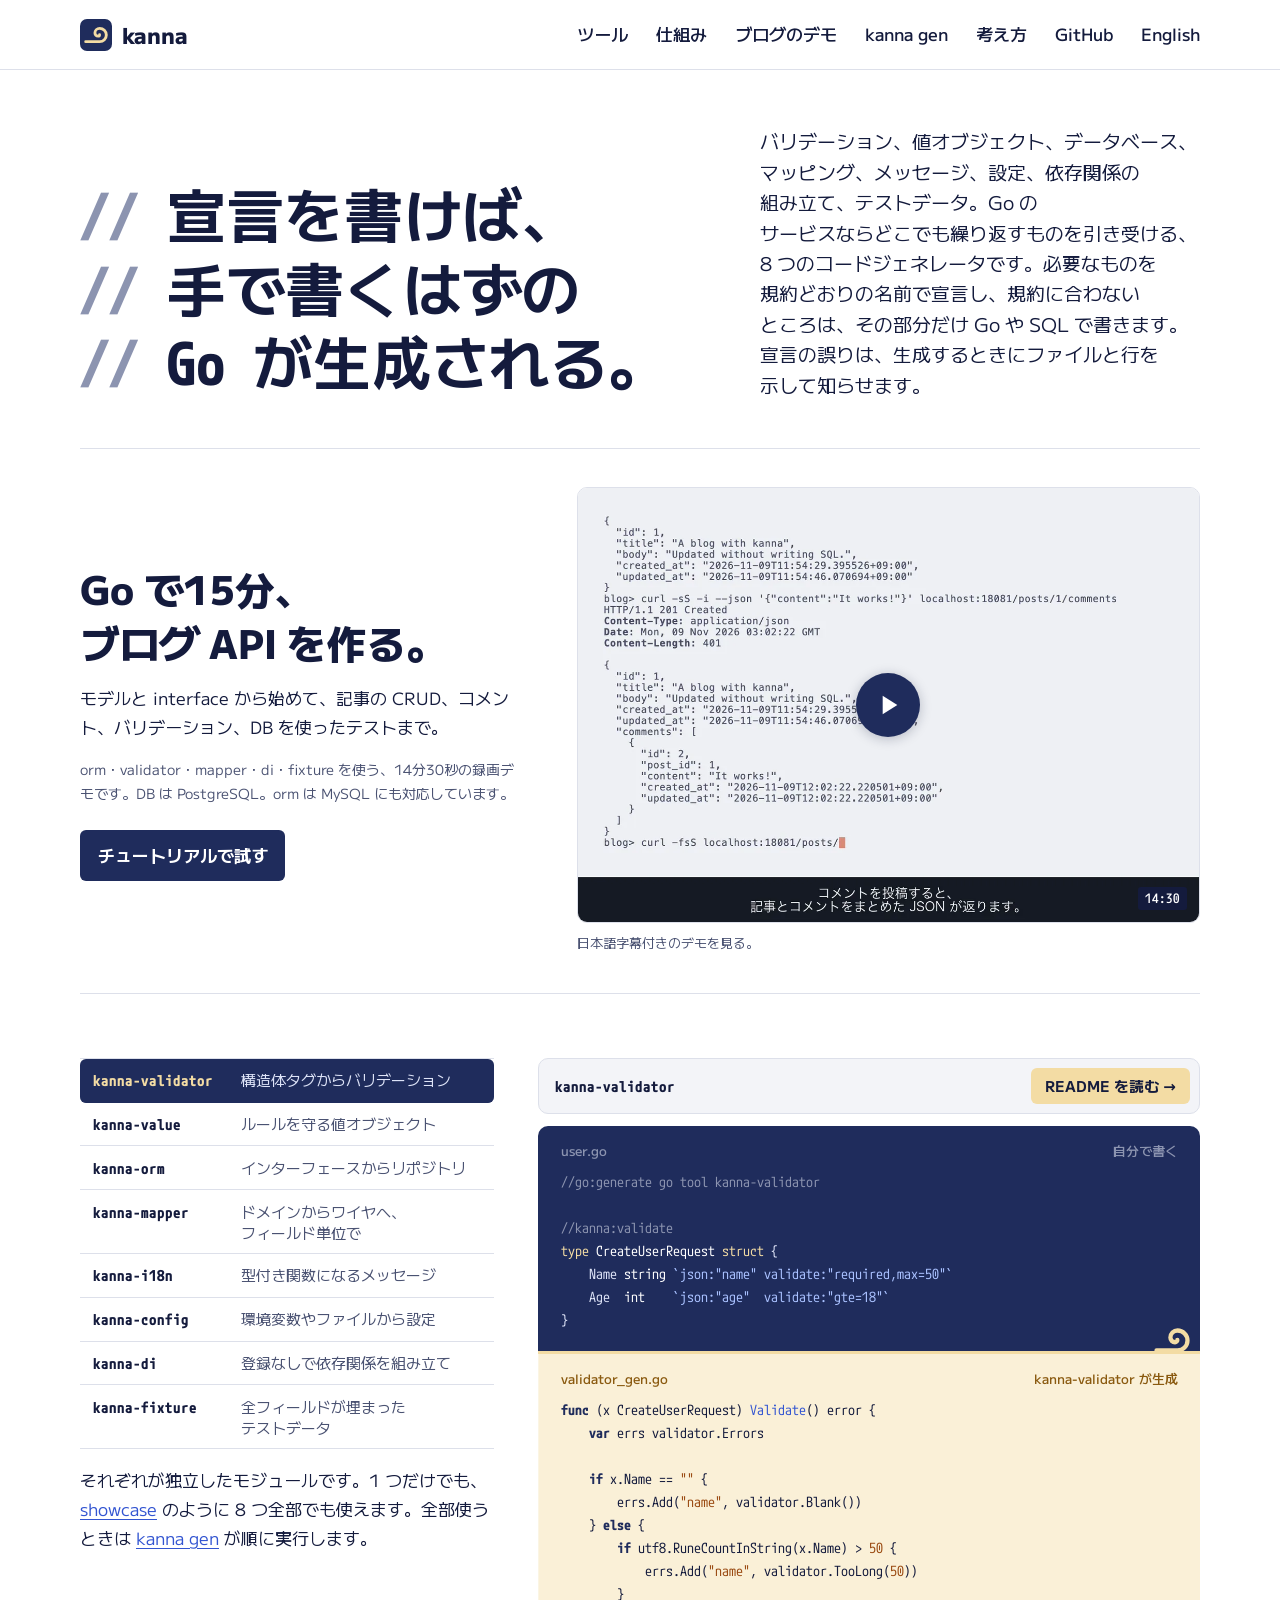
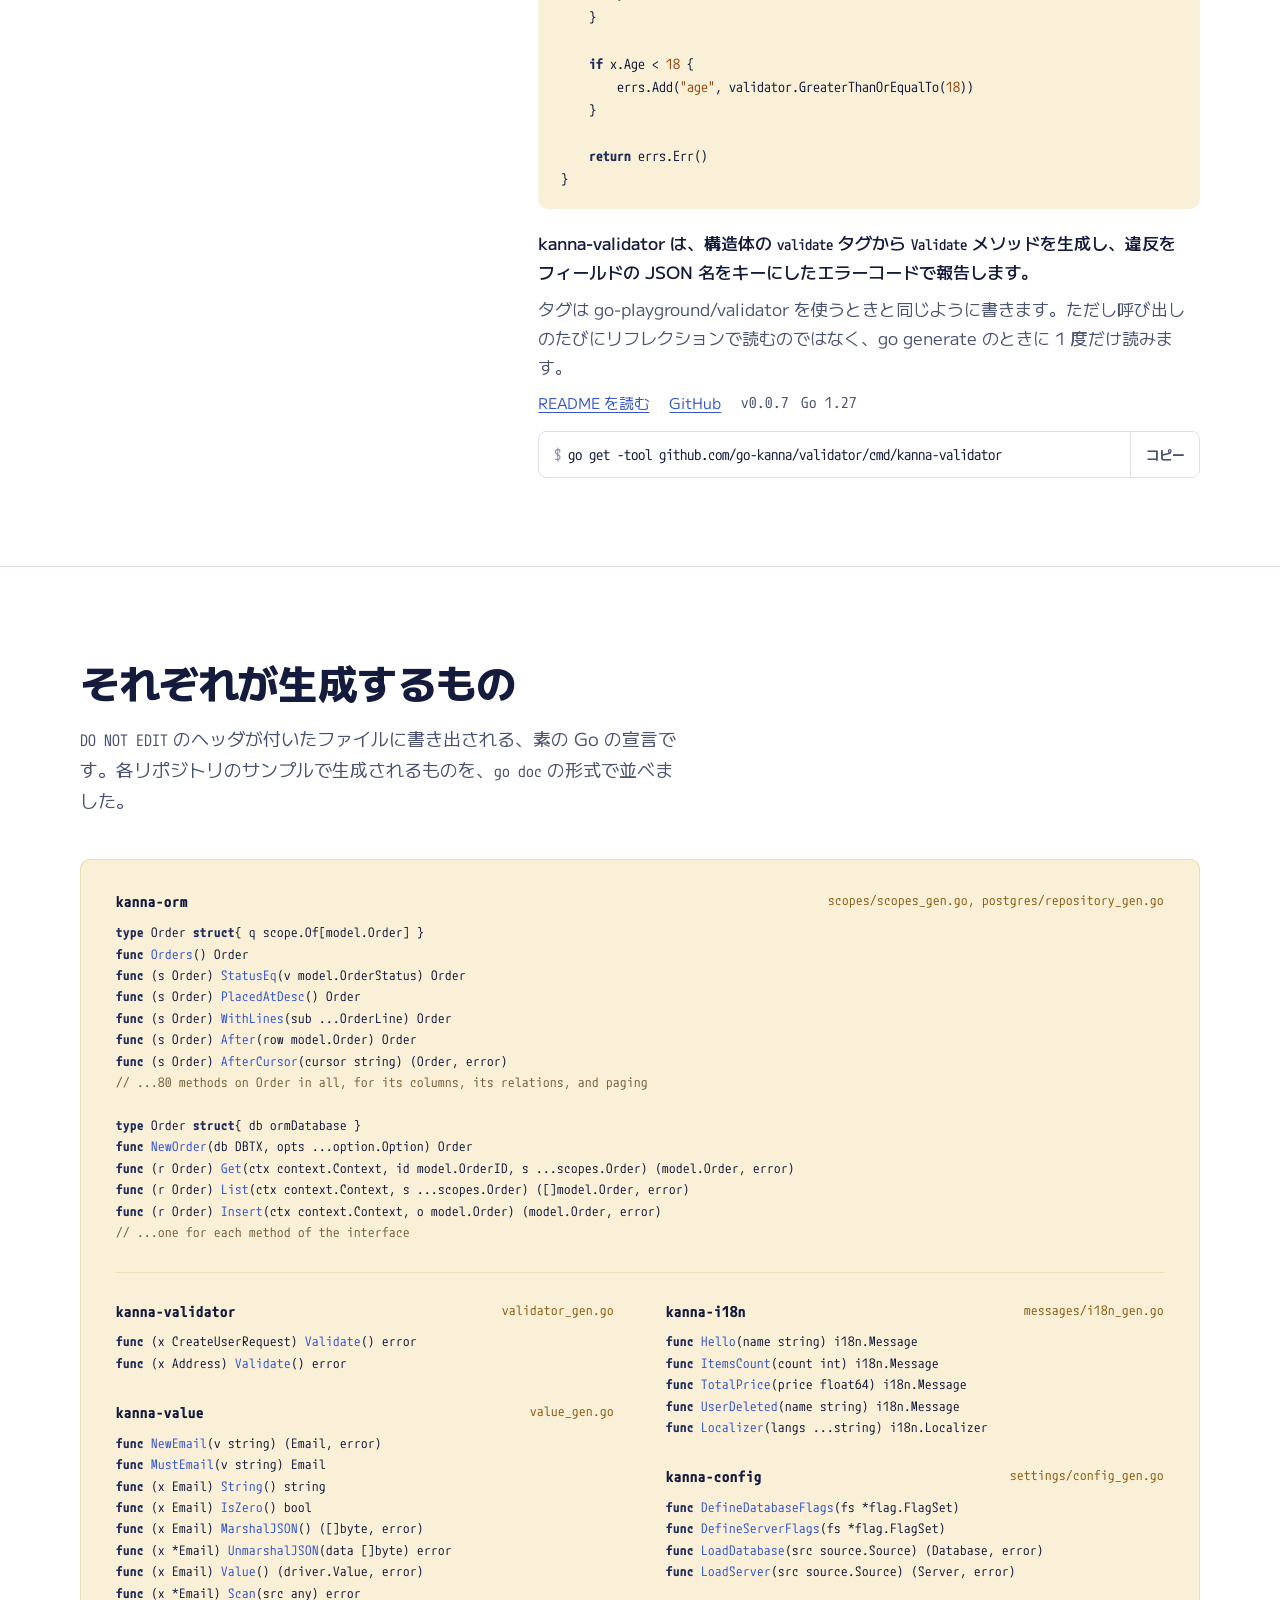
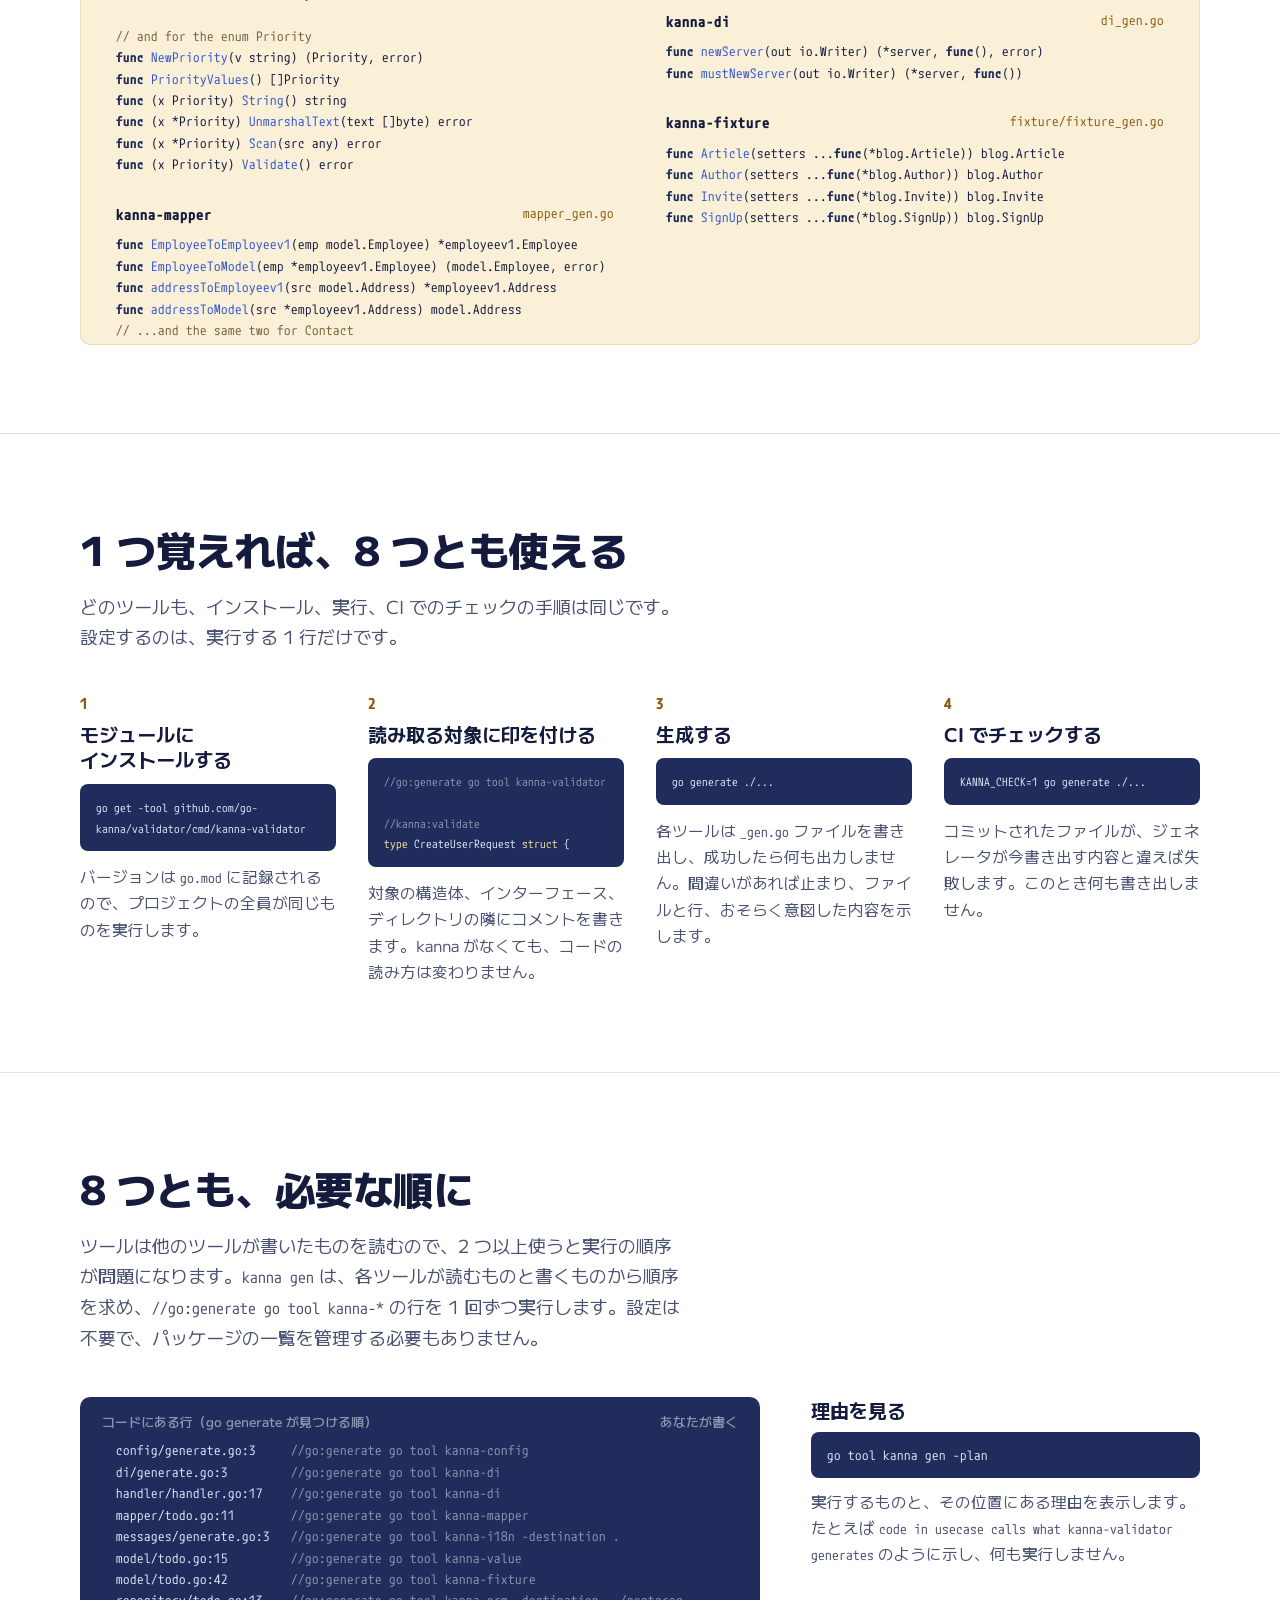
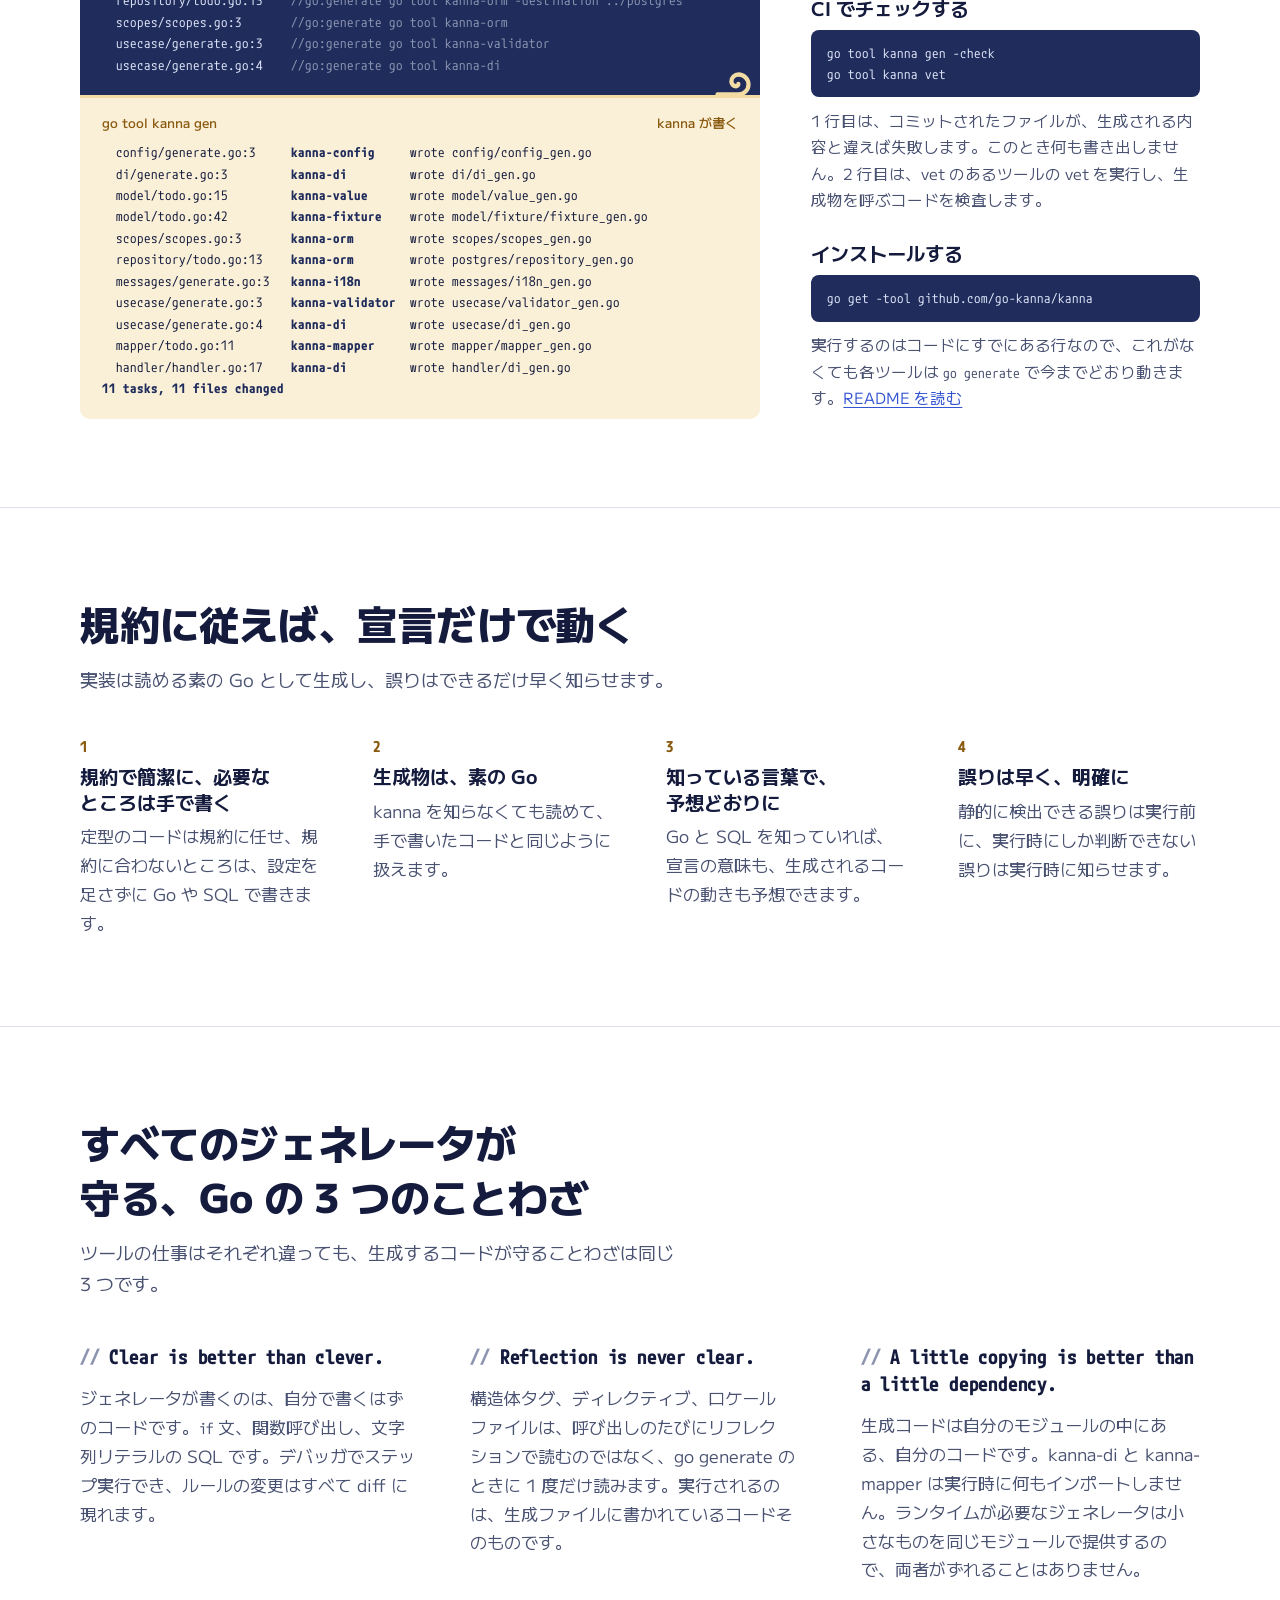
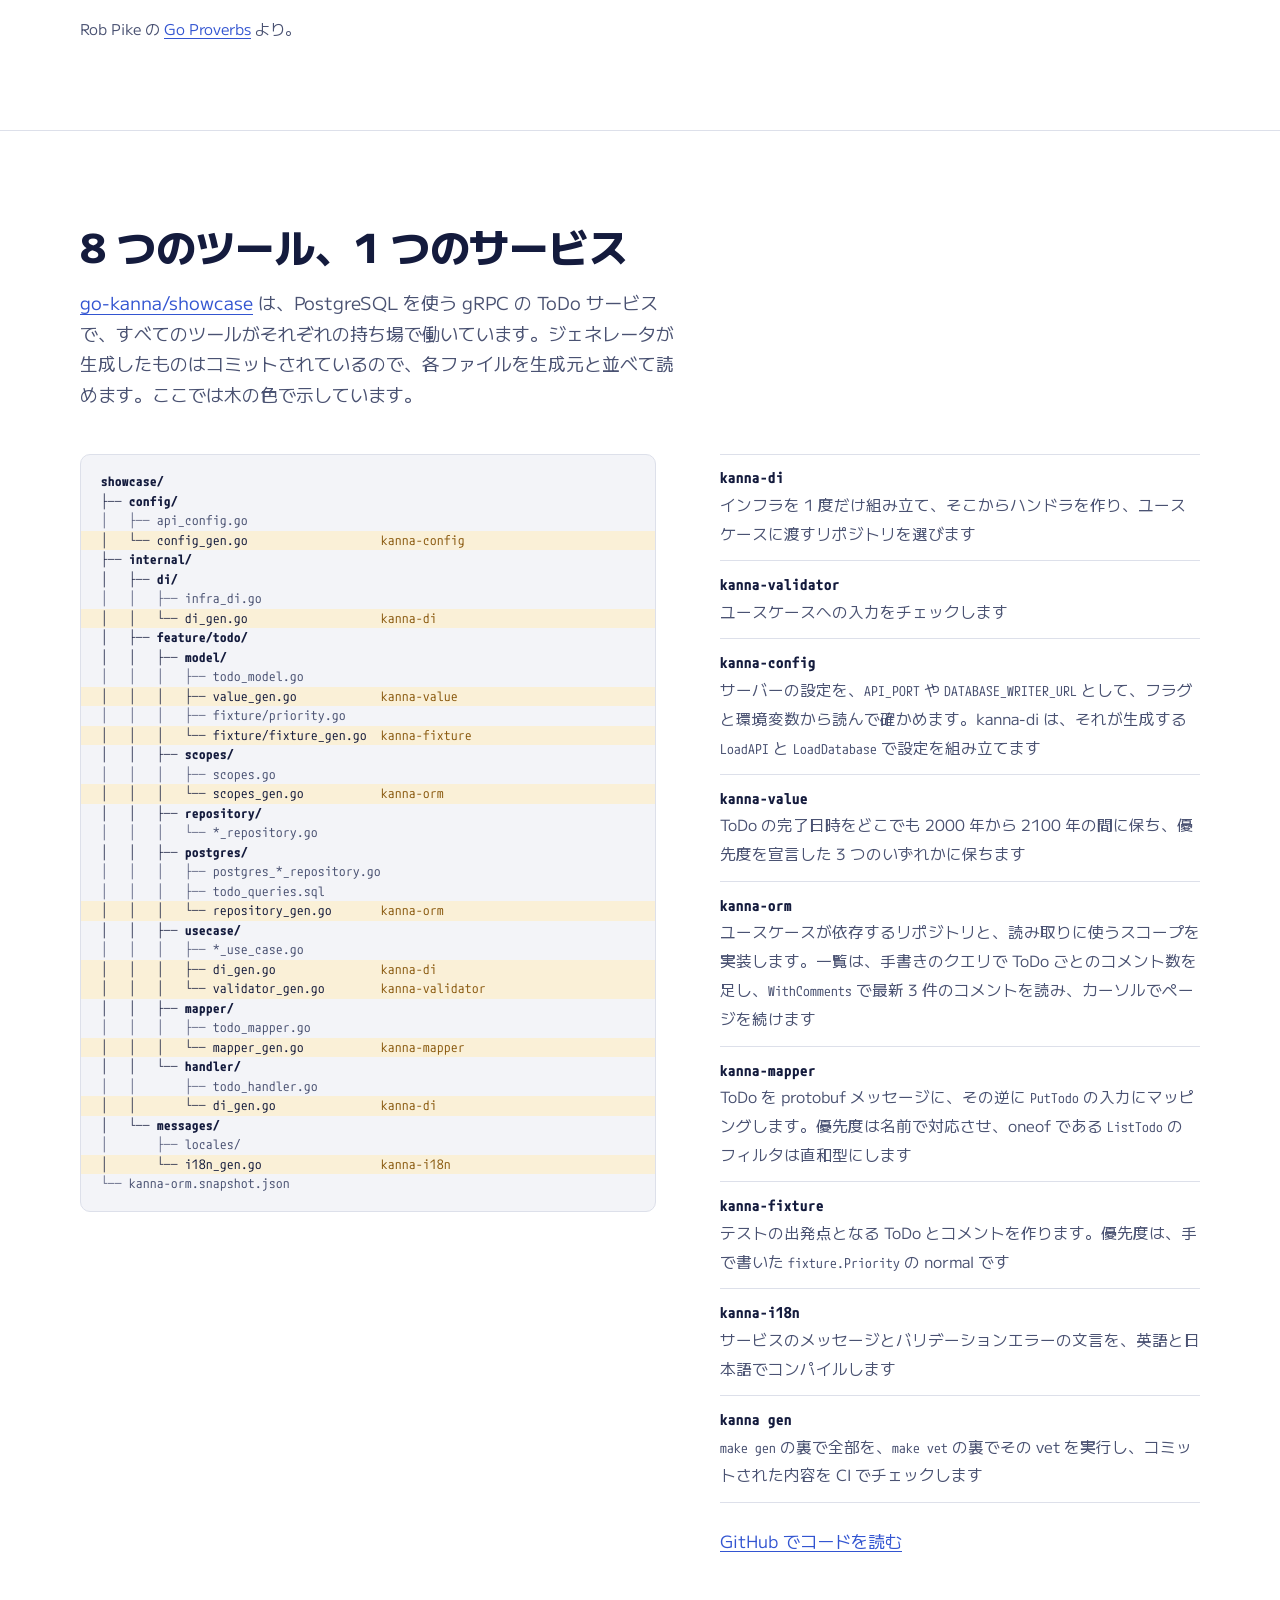
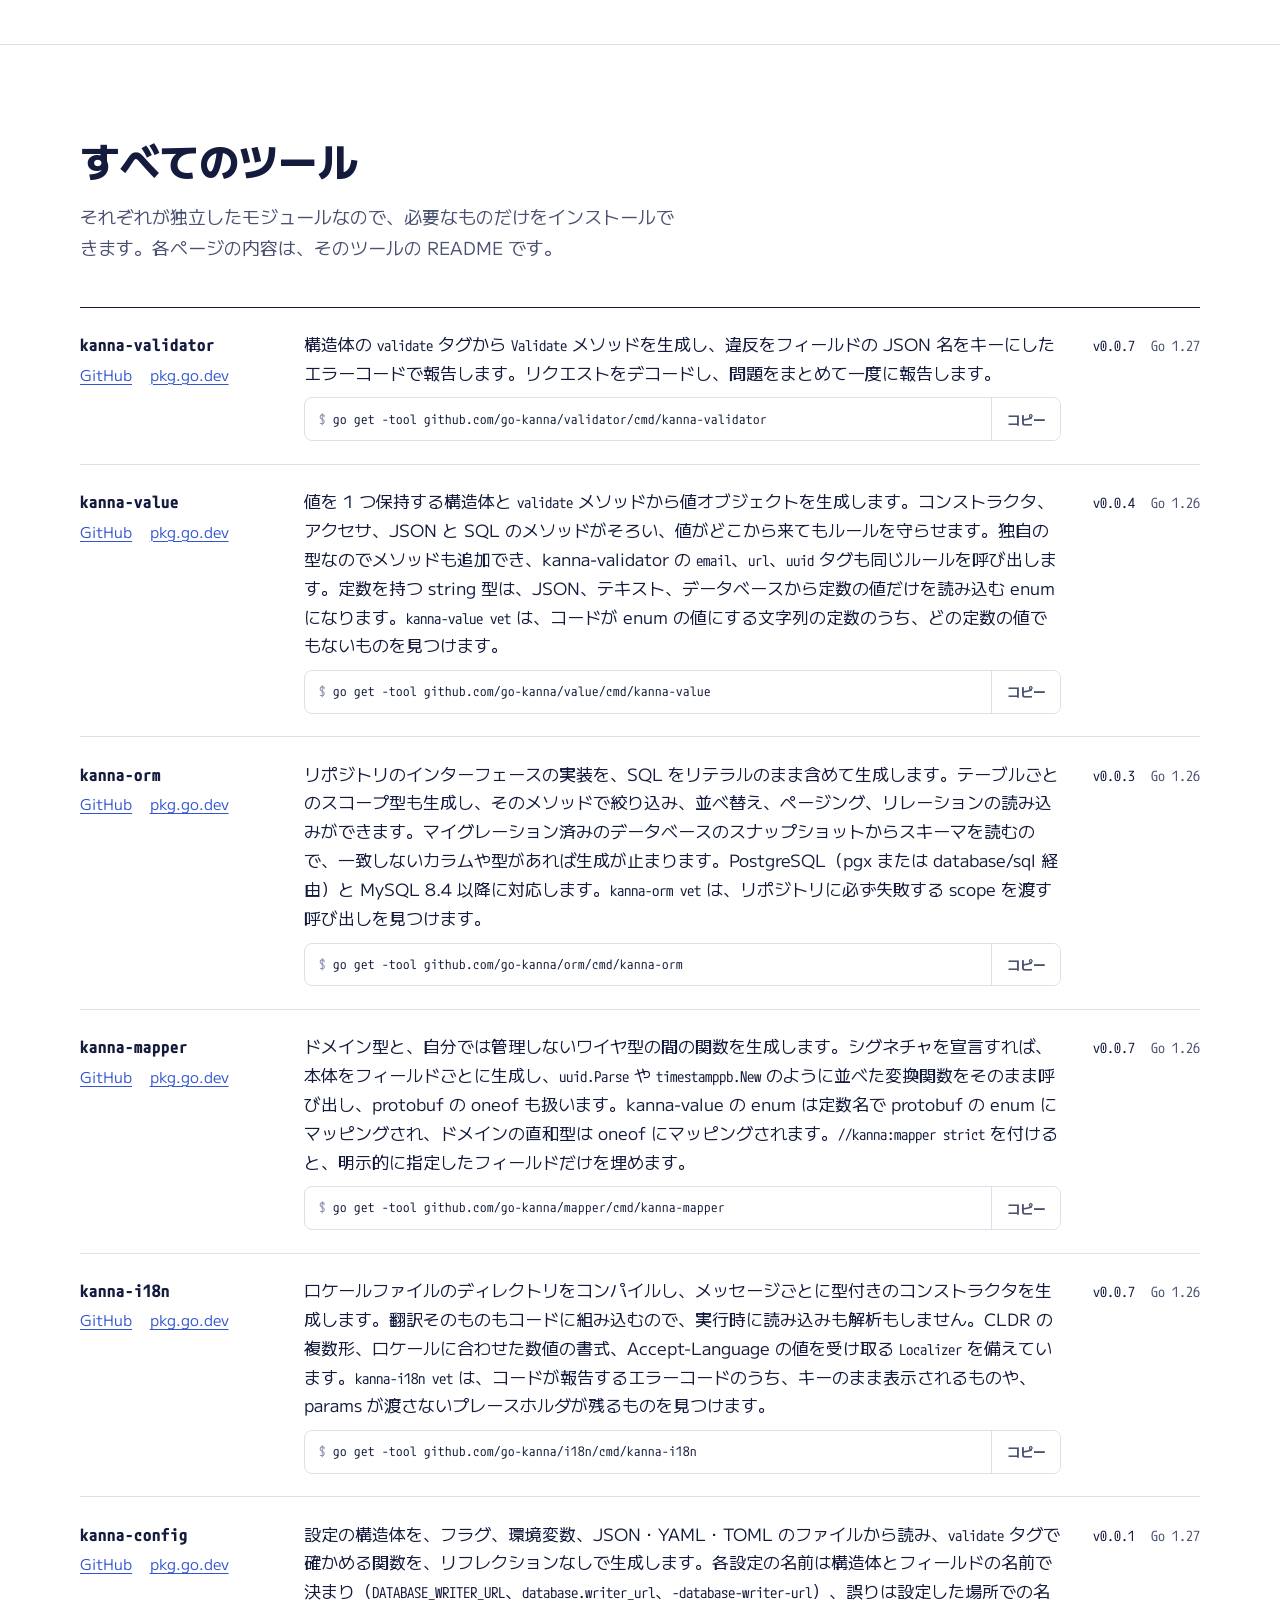
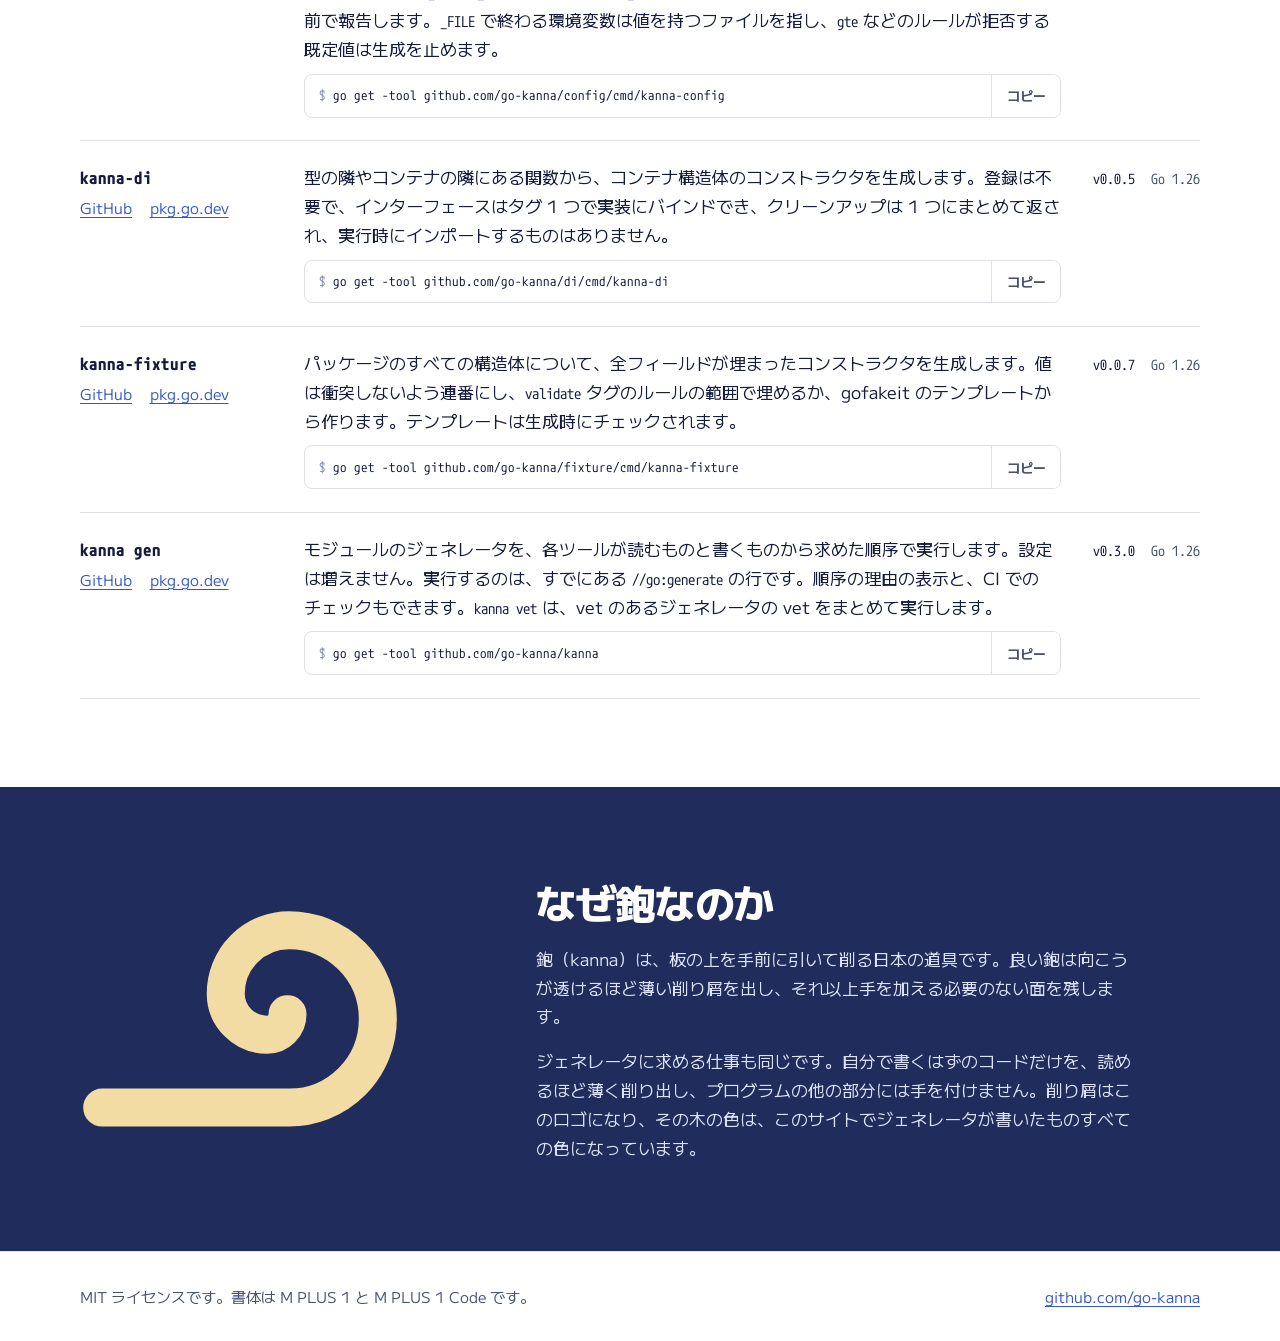
==== ja/index.html @ 0cc535b2 "docs(site): name the mapper example's functions as kanna-mapper names its helpers" ====
<!doctype html>
<html lang="ja">
<head>
<meta charset="utf-8">
<meta name="viewport" content="width=device-width, initial-scale=1, viewport-fit=cover">
<title>kanna — 手で書くのと同じ Go を生成するコードジェネレータ</title>
<meta name="description" content="kanna は 8 つの Go コードジェネレータのファミリーです。バリデーション、値オブジェクト、データベース、マッピング、メッセージ、設定、依存関係の組み立て、テストデータ。宣言を書けば、本来手で書くはずの素の Go を生成します。">
<meta property="og:title" content="kanna: 宣言を書けば、手で書くはずの Go が生成される。">
<meta property="og:description" content="必要なものを宣言すれば、手で書くはずの素の Go を生成する 8 つのコードジェネレータ。リフレクションはなく、レビューから隠れるものもありません。">
<meta property="og:image" content="https://go-kanna.github.io/assets/logo/avatar-kon.png">
<meta property="og:type" content="website">
<meta property="og:locale" content="ja_JP">
<link rel="alternate" hreflang="en" href="https://go-kanna.github.io/">
<link rel="alternate" hreflang="ja" href="https://go-kanna.github.io/ja/">
<link rel="alternate" hreflang="x-default" href="https://go-kanna.github.io/">
<meta name="theme-color" content="#1F2C5C">
<link rel="icon" type="image/svg+xml" href="data:image/svg+xml,%3Csvg xmlns='http://www.w3.org/2000/svg' viewBox='0 0 256 256'%3E%3Crect width='256' height='256' rx='56' fill='%231F2C5C'/%3E%3Cpath transform='translate(16.91 4.57) scale(0.9495)' d='M30 186H148A56 56 0 0 0 204 130A56 56 0 0 0 148 74A40 40 0 0 0 108 114A26 26 0 0 0 134 140A13 13 0 0 0 147 127' fill='none' stroke='%23F3DCA4' stroke-width='24' stroke-linecap='round' stroke-linejoin='round'/%3E%3C/svg%3E">
<link rel="preload" href="../assets/fonts/MPLUS1.woff2" as="font" type="font/woff2" crossorigin>
<link rel="preload" href="../assets/fonts/MPLUS1Code.woff2" as="font" type="font/woff2" crossorigin>
<link rel="stylesheet" href="../assets/site.css">
</head>
<body>
<header class="bar">
  <div class="wrap">
    <a class="brand" href="./" aria-label="kanna ホーム">
      <svg viewBox="0 0 256 256" aria-hidden="true"><rect width="256" height="256" rx="56" fill="#1F2C5C"/><path transform="translate(16.91 4.57) scale(0.9495)" d="M 30 186 H 148 A 56 56 0 0 0 204 130 A 56 56 0 0 0 148 74 A 40 40 0 0 0 108 114 A 26 26 0 0 0 134 140 A 13 13 0 0 0 147 127" fill="none" stroke="#F3DCA4" stroke-width="24" stroke-linecap="round" stroke-linejoin="round"/></svg>
      <span>kanna</span>
    </a>
    <nav aria-label="サイト">
      <a href="#tools">ツール</a>
      <a class="wide" href="#how">仕組み</a>
      <a class="wide" href="#demo">ブログのデモ</a>
      <a class="wide" href="#gen">kanna gen</a>
      <a class="widest" href="#principles">考え方</a>
      <a href="https://github.com/go-kanna">GitHub</a>
      <a href="../" hreflang="en" lang="en">English</a>
    </nav>
  </div>
</header>

<main>
  <section class="hero" aria-labelledby="hero-title">
    <div class="wrap">
      <div class="headline">
        <h1 id="hero-title">宣言を書けば、<br>手で書くはずの<br>Go が生成される。</h1>
        <p class="lede">バリデーション、値オブジェクト、データベース、マッピング、メッセージ、設定、依存関係の組み立て、テストデータ。Go のサービスならどこでも繰り返すものを引き受ける、8 つのコードジェネレータです。必要なものを規約どおりの名前で宣言し、規約に合わないところは、その部分だけ Go や SQL で書きます。宣言の誤りは、生成するときにファイルと行を示して知らせます。</p>
      </div>

      <section class="blog-demo" id="demo" aria-labelledby="demo-title">
        <div class="demo-copy">
          <h2 id="demo-title">Go で15分、<br>ブログ API を作る。</h2>
          <p>モデルと interface から始めて、記事の CRUD、コメント、バリデーション、DB を使ったテストまで。</p>
          <p class="demo-meta">orm・validator・mapper・di・fixture を使う、14分30秒の録画デモです。DB は PostgreSQL。orm は MySQL にも対応しています。</p>
          <a class="demo-link" href="https://github.com/go-kanna/showcase/blob/main/tutorial/README.ja.md">チュートリアルで試す</a>
        </div>
        <figure class="demo-preview">
          <a class="demo-watch" href="https://www.youtube.com/watch?v=Q45tS3t3qAg" data-video="Q45tS3t3qAg" aria-label="日本語字幕付きのブログ API デモを再生、14分30秒">
            <img src="../assets/demo/blog-ja.webp" width="1200" height="837" alt="動作中のブログ API が HTTP 201 と、記事にコメントを含めた JSON を返している画面。">
            <span class="demo-play" aria-hidden="true"><svg viewBox="0 0 24 24"><path d="M8 5v14l11-7z" fill="currentColor"/></svg></span>
            <span class="demo-duration" aria-hidden="true">14:30</span>
          </a>
          <figcaption>日本語字幕付きのデモを見る。</figcaption>
        </figure>
      </section>

      <div class="workbench">
        <div class="side">
          <div class="picker" role="tablist" aria-label="ツール" aria-orientation="vertical">
            <a href="#validator-panel" id="validator-tab" role="tab" aria-controls="validator-panel" aria-selected="true"><b>kanna-validator</b><span>構造体タグからバリデーション</span></a>
            <a href="#value-panel" id="value-tab" role="tab" aria-controls="value-panel" aria-selected="false"><b>kanna-value</b><span>ルールを守る値オブジェクト</span></a>
            <a href="#orm-panel" id="orm-tab" role="tab" aria-controls="orm-panel" aria-selected="false"><b>kanna-orm</b><span>インターフェースからリポジトリ</span></a>
            <a href="#mapper-panel" id="mapper-tab" role="tab" aria-controls="mapper-panel" aria-selected="false"><b>kanna-mapper</b><span>ドメインからワイヤへ、フィールド単位で</span></a>
            <a href="#i18n-panel" id="i18n-tab" role="tab" aria-controls="i18n-panel" aria-selected="false"><b>kanna-i18n</b><span>型付き関数になるメッセージ</span></a>
            <a href="#config-panel" id="config-tab" role="tab" aria-controls="config-panel" aria-selected="false"><b>kanna-config</b><span>環境変数やファイルから設定</span></a>
            <a href="#di-panel" id="di-tab" role="tab" aria-controls="di-panel" aria-selected="false"><b>kanna-di</b><span>登録なしで依存関係を組み立て</span></a>
            <a href="#fixture-panel" id="fixture-tab" role="tab" aria-controls="fixture-panel" aria-selected="false"><b>kanna-fixture</b><span>全フィールドが埋まったテストデータ</span></a>
          </div>
          <p class="aside">それぞれが独立したモジュールです。1 つだけでも、<a href="#showcase">showcase</a> のように 8 つ全部でも使えます。全部使うときは <a href="#gen">kanna gen</a> が順に実行します。</p>
        </div>

        <div class="panels">
          <div class="panel" id="validator-panel" role="tabpanel" aria-labelledby="validator-tab">
            <a class="read" href="validator/"><b>kanna-validator</b><span>README を読む</span></a>
            <figure class="bench" aria-label="kanna-validator 用に印を付けた構造体と、生成される Validate メソッド">
              <div class="pane mine">
                <p class="file"><span>user.go</span><span>自分で書く</span></p>
<pre><code><span class="c">//go:generate go tool kanna-validator</span>

<span class="c">//kanna:validate</span>
<span class="k">type</span> <span class="t">CreateUserRequest</span> <span class="k">struct</span> {
	Name <span class="t">string</span> <span class="s">`json:"name" validate:"required,max=50"`</span>
	Age  <span class="t">int</span>    <span class="s">`json:"age"  validate:"gte=18"`</span>
}</code></pre>
              </div>
              <div class="seam"><svg class="curl" viewBox="16 60 202 140" aria-hidden="true"><path d="M 30 186 H 148 A 56 56 0 0 0 204 130 A 56 56 0 0 0 148 74 A 40 40 0 0 0 108 114 A 26 26 0 0 0 134 140 A 13 13 0 0 0 147 127" fill="none" stroke="#F3DCA4" stroke-width="24" stroke-linecap="round" stroke-linejoin="round"/></svg></div>
              <div class="pane gen">
                <p class="file"><span>validator_gen.go</span><span>kanna-validator が生成</span></p>
<pre><code><span class="k">func</span> (x <span class="t">CreateUserRequest</span>) <span class="f">Validate</span>() <span class="t">error</span> {
	<span class="k">var</span> errs validator.<span class="t">Errors</span>

	<span class="k">if</span> x.Name == <span class="s">""</span> {
		errs.Add(<span class="s">"name"</span>, validator.Blank())
	} <span class="k">else</span> {
		<span class="k">if</span> utf8.RuneCountInString(x.Name) &gt; <span class="s">50</span> {
			errs.Add(<span class="s">"name"</span>, validator.TooLong(<span class="s">50</span>))
		}
	}

	<span class="k">if</span> x.Age &lt; <span class="s">18</span> {
		errs.Add(<span class="s">"age"</span>, validator.GreaterThanOrEqualTo(<span class="s">18</span>))
	}

	<span class="k">return</span> errs.Err()
}</code></pre>
              </div>
            </figure>
            <div class="about">
              <p class="what">kanna-validator は、構造体の <code>validate</code> タグから <code>Validate</code> メソッドを生成し、違反をフィールドの JSON 名をキーにしたエラーコードで報告します。</p>
              <p class="like">タグは go-playground/validator を使うときと同じように書きます。ただし呼び出しのたびにリフレクションで読むのではなく、go generate のときに 1 度だけ読みます。</p>
              <p class="meta"><a href="validator/">README を読む</a> <a href="https://github.com/go-kanna/validator">GitHub</a> <span class="version"><a href="https://github.com/go-kanna/validator/tags" data-tag="go-kanna/validator">v0.0.7</a><span data-go="go-kanna/validator">Go 1.27</span></span></p>
              <div class="install">
                <code id="install-hero-validator">go get -tool github.com/go-kanna/validator/cmd/kanna-validator</code>
                <button type="button" class="copy" data-copy="install-hero-validator">コピー</button>
              </div>
            </div>
          </div>

          <div class="panel" id="value-panel" role="tabpanel" aria-labelledby="value-tab">
            <a class="read" href="value/"><b>kanna-value</b><span>README を読む</span></a>
            <figure class="bench" aria-label="kanna-value 用に印を付けた構造体と、生成されるメソッドのうち 2 つ">
              <div class="pane mine">
                <p class="file"><span>model.go</span><span>自分で書く</span></p>
<pre><code><span class="c">//go:generate go tool kanna-value</span>

<span class="c">//kanna:value</span>
<span class="k">type</span> <span class="t">Email</span> <span class="k">struct</span>{ s <span class="t">string</span> }

<span class="k">func</span> (<span class="t">Email</span>) <span class="f">validate</span>(s <span class="t">string</span>) <span class="t">error</span> { <span class="k">return</span> rule.Email(s) }</code></pre>
              </div>
              <div class="seam"><svg class="curl" viewBox="16 60 202 140" aria-hidden="true"><path d="M 30 186 H 148 A 56 56 0 0 0 204 130 A 56 56 0 0 0 148 74 A 40 40 0 0 0 108 114 A 26 26 0 0 0 134 140 A 13 13 0 0 0 147 127" fill="none" stroke="#F3DCA4" stroke-width="24" stroke-linecap="round" stroke-linejoin="round"/></svg></div>
              <div class="pane gen">
                <p class="file"><span>value_gen.go</span><span>kanna-value が生成</span></p>
<pre><code><span class="k">func</span> <span class="f">NewEmail</span>(v <span class="t">string</span>) (<span class="t">Email</span>, <span class="t">error</span>) {
	<span class="k">if</span> err := (<span class="t">Email</span>{}).validate(v); err != <span class="k">nil</span> {
		<span class="k">return</span> <span class="t">Email</span>{}, err
	}
	<span class="k">return</span> <span class="t">Email</span>{s: v}, <span class="k">nil</span>
}

<span class="k">func</span> (x *<span class="t">Email</span>) <span class="f">UnmarshalJSON</span>(data []<span class="t">byte</span>) <span class="t">error</span> {
	<span class="k">if</span> <span class="t">string</span>(data) == <span class="s">"null"</span> {
		<span class="k">return</span> <span class="k">nil</span>
	}
	<span class="k">var</span> v <span class="t">string</span>
	<span class="k">if</span> err := json.Unmarshal(data, &amp;v); err != <span class="k">nil</span> {
		<span class="k">return</span> err
	}
	y, err := NewEmail(v)
	<span class="k">if</span> err != <span class="k">nil</span> {
		<span class="k">return</span> err
	}
	*x = y
	<span class="k">return</span> <span class="k">nil</span>
}

<span class="c">// MustEmail, String, IsZero, and MarshalJSON, Value, and Scan, which check too.</span></code></pre>
              </div>
            </figure>
            <div class="about">
              <p class="what">kanna-value は、値を 1 つ保持する構造体と <code>validate</code> メソッドから値オブジェクトを生成します。コンストラクタ、アクセサ、JSON と SQL のメソッドがそろい、値がどこから来てもルールを守らせます。定数を持つ string 型に <code>//kanna:enum</code> を付ければ、定数の値だけを読み込む enum になります。</p>
              <p class="like">値オブジェクトごとに書くはずのコンストラクタと 4 つのマーシャリングメソッドを、ルールを 1 箇所にまとめて生成します。各レイヤで繰り返すはずの enum の定数チェックも不要になります。</p>
              <p class="meta"><a href="value/">README を読む</a> <a href="https://github.com/go-kanna/value">GitHub</a> <span class="version"><a href="https://github.com/go-kanna/value/tags" data-tag="go-kanna/value">v0.0.4</a><span data-go="go-kanna/value">Go 1.26</span></span></p>
              <div class="install">
                <code id="install-hero-value">go get -tool github.com/go-kanna/value/cmd/kanna-value</code>
                <button type="button" class="copy" data-copy="install-hero-value">コピー</button>
              </div>
            </div>
          </div>

          <div class="panel" id="orm-panel" role="tabpanel" aria-labelledby="orm-tab">
            <a class="read" href="orm/"><b>kanna-orm</b><span>README を読む</span></a>
            <figure class="bench" aria-label="kanna-orm 用に印を付けたリポジトリのインターフェース、生成される実装とスコープのメソッド、スコープをつなげた呼び出し">
              <div class="pane mine">
                <p class="file"><span>repository/order.go</span><span>自分で書く</span></p>
<pre><code><span class="c">//go:generate go tool kanna-orm -destination ../postgres</span>

<span class="c">//kanna:repository</span>
<span class="k">type</span> <span class="t">OrderRepository</span> <span class="k">interface</span> {
	List(ctx context.<span class="t">Context</span>, s ...scopes.<span class="t">Order</span>) ([]model.<span class="t">Order</span>, <span class="t">error</span>)
	Insert(ctx context.<span class="t">Context</span>, o model.<span class="t">Order</span>) (model.<span class="t">Order</span>, <span class="t">error</span>)
}</code></pre>
              </div>
              <div class="seam"><svg class="curl" viewBox="16 60 202 140" aria-hidden="true"><path d="M 30 186 H 148 A 56 56 0 0 0 204 130 A 56 56 0 0 0 148 74 A 40 40 0 0 0 108 114 A 26 26 0 0 0 134 140 A 13 13 0 0 0 147 127" fill="none" stroke="#F3DCA4" stroke-width="24" stroke-linecap="round" stroke-linejoin="round"/></svg></div>
              <div class="pane gen">
                <p class="file"><span>postgres/repository_gen.go</span><span>kanna-orm が生成</span></p>
<pre><code><span class="k">func</span> (r <span class="t">OrderRepository</span>) <span class="f">Insert</span>(ctx context.<span class="t">Context</span>, o model.<span class="t">Order</span>) (model.<span class="t">Order</span>, <span class="t">error</span>) {
	<span class="k">const</span> q = <span class="s">`INSERT INTO orders (id, customer_id, status, placed_at, note)
VALUES ($1, $2, $3, $4, $5)
RETURNING id, customer_id, status, placed_at, note`</span>
	<span class="k">var</span> row model.<span class="t">Order</span>
	err := r.db.QueryRow(ctx, q, o.ID, o.CustomerID, o.Status, o.PlacedAt, o.Memo).
		Scan(&amp;row.ID, &amp;row.CustomerID, &amp;row.Status, &amp;row.PlacedAt, &amp;row.Memo)
	<span class="k">if</span> err != <span class="k">nil</span> {
		<span class="k">return</span> model.<span class="t">Order</span>{}, fmt.Errorf(<span class="s">"insert into orders: %w"</span>, err)
	}
	<span class="k">return</span> row, <span class="k">nil</span>
}</code></pre>
              </div>
              <div class="pane gen">
                <p class="file"><span>scopes/scopes_gen.go</span><span>kanna-orm が生成</span></p>
<pre><code><span class="c">// StatusNe narrows to the rows whose status is not v.</span>
<span class="k">func</span> (s <span class="t">Order</span>) <span class="f">StatusNe</span>(v model.<span class="t">OrderStatus</span>) <span class="t">Order</span> {
	<span class="k">return</span> <span class="t">Order</span>{ormScope(ormRuntime(s.q).Where(<span class="s">`status &lt;&gt; `</span>, v))}
}

<span class="c">// ...a method for each column and relation, and Limit, After, and Cursor.</span></code></pre>
              </div>
              <div class="pane mine">
                <p class="file"><span>handler.go</span><span>自分で呼ぶ</span></p>
<pre><code>orders, err := repo.List(ctx, scopes.Orders().
	StatusNe(model.OrderCanceled).
	PlacedAtDesc().
	Limit(<span class="s">20</span>))</code></pre>
              </div>
            </figure>
            <div class="about">
              <p class="what">kanna-orm は、リポジトリのインターフェースの実装を、SQL をリテラルのまま含めて生成します。テーブルごとのスコープ型も生成し、そのメソッドで絞り込み、並べ替え、ページング、リレーションの読み込みができます。</p>
              <p class="like">スコープは gorm のようにつなげられ、クエリは sqlc のようにスキーマと照合され、生成コードにリフレクションはありません。PostgreSQL（pgx または database/sql 経由）と MySQL 8.4 以降に対応します。</p>
              <p class="meta"><a href="orm/">README を読む</a> <a href="https://github.com/go-kanna/orm">GitHub</a> <span class="version"><a href="https://github.com/go-kanna/orm/tags" data-tag="go-kanna/orm">v0.0.3</a><span data-go="go-kanna/orm">Go 1.26</span></span></p>
              <div class="install">
                <code id="install-hero-orm">go get -tool github.com/go-kanna/orm/cmd/kanna-orm</code>
                <button type="button" class="copy" data-copy="install-hero-orm">コピー</button>
              </div>
            </div>
          </div>

          <div class="panel" id="mapper-panel" role="tabpanel" aria-labelledby="mapper-tab">
            <a class="read" href="mapper/"><b>kanna-mapper</b><span>README を読む</span></a>
            <figure class="bench" aria-label="kanna-mapper 用に宣言したマッピング関数と、生成される本体の 1 つ">
              <div class="pane mine">
                <p class="file"><span>mapper.go</span><span>自分で書く</span></p>
<pre><code><span class="c">//go:generate go tool kanna-mapper</span>

<span class="c">//kanna:mapper</span>
<span class="k">type</span> _ <span class="k">interface</span> {
	EmployeeToEmployeev1(model.<span class="t">Employee</span>) *employeev1.<span class="t">Employee</span>
	EmployeeToModel(*employeev1.<span class="t">Employee</span>) (model.<span class="t">Employee</span>, <span class="t">error</span>)
}

<span class="c">//kanna:converter</span>
<span class="k">var</span> _ = []<span class="t">any</span>{
	uuid.<span class="t">UUID</span>.String,
	uuid.Parse,
	timestamppb.New,
	(*timestamppb.<span class="t">Timestamp</span>).AsTime,
}</code></pre>
              </div>
              <div class="seam"><svg class="curl" viewBox="16 60 202 140" aria-hidden="true"><path d="M 30 186 H 148 A 56 56 0 0 0 204 130 A 56 56 0 0 0 148 74 A 40 40 0 0 0 108 114 A 26 26 0 0 0 134 140 A 13 13 0 0 0 147 127" fill="none" stroke="#F3DCA4" stroke-width="24" stroke-linecap="round" stroke-linejoin="round"/></svg></div>
              <div class="pane gen">
                <p class="file"><span>mapper_gen.go</span><span>kanna-mapper が生成</span></p>
<pre><code><span class="k">func</span> <span class="f">EmployeeToModel</span>(src *employeev1.<span class="t">Employee</span>) (model.<span class="t">Employee</span>, <span class="t">error</span>) {
	<span class="k">if</span> src == <span class="k">nil</span> {
		src = new(employeev1.<span class="t">Employee</span>)
	}
	v, err := uuid.Parse(src.GetId())
	<span class="k">if</span> err != <span class="k">nil</span> {
		<span class="k">return</span> model.<span class="t">Employee</span>{}, fmt.Errorf(<span class="s">"map model.Employee.ID: %w"</span>, err)
	}
	<span class="k">return</span> model.<span class="t">Employee</span>{
		ID:       v,
		FullName: src.GetName(),
		HiredAt:  src.GetHiredAt().AsTime(),
		Address:  addressToModel(src.GetAddress()),
	}, <span class="k">nil</span>
}

<span class="c">// EmployeeToEmployeev1, and addressToModel and addressToEmployeev1, which they call.</span></code></pre>
              </div>
            </figure>
            <div class="about">
              <p class="what">kanna-mapper は、ドメイン型と、自分では管理しないワイヤ型（protobuf などの通信用の型）の間の関数を生成します。シグネチャを宣言すれば、本体をフィールドごとに生成し、protobuf の oneof、enum、直和型も扱います。</p>
              <p class="like">宣言のしかたは goverter に近いものです。Go が自力で変換できないものは、変換する関数を <code>uuid.Parse</code> や <code>timestamppb.New</code> のまま並べます。</p>
              <p class="meta"><a href="mapper/">README を読む</a> <a href="https://github.com/go-kanna/mapper">GitHub</a> <span class="version"><a href="https://github.com/go-kanna/mapper/tags" data-tag="go-kanna/mapper">v0.0.7</a><span data-go="go-kanna/mapper">Go 1.26</span></span></p>
              <div class="install">
                <code id="install-hero-mapper">go get -tool github.com/go-kanna/mapper/cmd/kanna-mapper</code>
                <button type="button" class="copy" data-copy="install-hero-mapper">コピー</button>
              </div>
            </div>
          </div>

          <div class="panel" id="i18n-panel" role="tabpanel" aria-labelledby="i18n-tab">
            <a class="read" href="i18n/"><b>kanna-i18n</b><span>README を読む</span></a>
            <figure class="bench" aria-label="2 つのロケールファイル、そこから kanna-i18n が生成するコンストラクタ、それを使うハンドラ">
              <div class="pane mine">
                <p class="file"><span>locales/</span><span>自分で書く</span></p>
<pre><code><span class="c"># en.yaml</span>
<span class="t">hello</span>: <span class="s">"Hello, {name}!"</span>
<span class="t">items_count</span>:
  <span class="t">plural</span>:
    <span class="t">one</span>: <span class="s">"You have {count} item."</span>
    <span class="t">other</span>: <span class="s">"You have {count} items."</span>

<span class="c"># ja.yaml</span>
<span class="t">hello</span>: <span class="s">"こんにちは、{name}さん！"</span>
<span class="t">items_count</span>:
  <span class="t">plural</span>:
    <span class="t">other</span>: <span class="s">"アイテムが{count}個あります。"</span></code></pre>
              </div>
              <div class="seam"><svg class="curl" viewBox="16 60 202 140" aria-hidden="true"><path d="M 30 186 H 148 A 56 56 0 0 0 204 130 A 56 56 0 0 0 148 74 A 40 40 0 0 0 108 114 A 26 26 0 0 0 134 140 A 13 13 0 0 0 147 127" fill="none" stroke="#F3DCA4" stroke-width="24" stroke-linecap="round" stroke-linejoin="round"/></svg></div>
              <div class="pane gen">
                <p class="file"><span>messages/i18n_gen.go</span><span>kanna-i18n が生成</span></p>
<pre><code><span class="c">// Hello returns the message "hello":
//
//	Hello, {name}!</span>
<span class="k">func</span> <span class="f">Hello</span>(name <span class="t">string</span>) i18n.<span class="t">Message</span> {
	<span class="k">return</span> i18n.<span class="t">Message</span>{Key: <span class="s">"hello"</span>, Args: []i18n.<span class="t">Arg</span>{
		{Name: <span class="s">"name"</span>, Value: name},
	}}
}

<span class="c">// ItemsCount returns the message "items_count", in the form count selects:
//
//	one:   You have {count} item.
//	other: You have {count} items.</span>
<span class="k">func</span> <span class="f">ItemsCount</span>(count <span class="t">int</span>) i18n.<span class="t">Message</span> {
	<span class="k">return</span> i18n.<span class="t">Message</span>{Key: <span class="s">"items_count"</span>, Args: []i18n.<span class="t">Arg</span>{
		{Name: <span class="s">"count"</span>, Value: count},
	}}
}</code></pre>
              </div>
              <div class="pane mine">
                <p class="file"><span>handler.go</span><span>自分で呼ぶ</span></p>
<pre><code>loc := messages.Localizer(r.Header.Get(<span class="s">"Accept-Language"</span>))

<span class="c">// You have 1 item. or アイテムが1個あります。</span>
fmt.Fprintln(w, loc.Localize(messages.ItemsCount(<span class="s">1</span>)))</code></pre>
              </div>
            </figure>
            <div class="about">
              <p class="what">kanna-i18n は、ロケールファイルのディレクトリをコンパイルし、メッセージごとに型付きのコンストラクタを生成します。翻訳もコードに組み込まれます。CLDR の複数形、ロケールに合わせた数値の書式、Accept-Language の値を受け取る <code>Localizer</code> を備えています。</p>
              <p class="like">ロケールファイルは go-i18n と同様ですが、メッセージは実行時に ID で引くものではなく、コンパイラがチェックする関数です。</p>
              <p class="meta"><a href="i18n/">README を読む</a> <a href="https://github.com/go-kanna/i18n">GitHub</a> <span class="version"><a href="https://github.com/go-kanna/i18n/tags" data-tag="go-kanna/i18n">v0.0.7</a><span data-go="go-kanna/i18n">Go 1.26</span></span></p>
              <div class="install">
                <code id="install-hero-i18n">go get -tool github.com/go-kanna/i18n/cmd/kanna-i18n</code>
                <button type="button" class="copy" data-copy="install-hero-i18n">コピー</button>
              </div>
            </div>
          </div>

          <div class="panel" id="config-panel" role="tabpanel" aria-labelledby="config-tab">
            <a class="read" href="config/"><b>kanna-config</b><span>README を読む</span></a>
            <figure class="bench" aria-label="kanna-config 用に印を付けた設定の構造体、それを読むために生成される関数、それを呼ぶプログラム">
              <div class="pane mine">
                <p class="file"><span>database.go</span><span>自分で書く</span></p>
<pre><code><span class="c">//go:generate go tool kanna-config</span>

<span class="c">//kanna:config</span>
<span class="k">type</span> <span class="t">Database</span> <span class="k">struct</span> {
	WriterURL    <span class="t">string</span>        <span class="s">`validate:"required"`</span>
	PoolMaxConns <span class="t">int32</span>         <span class="s">`default:"10" validate:"gte=1"`</span>
	DialTimeout  time.<span class="t">Duration</span> <span class="s">`default:"5s"`</span>
}</code></pre>
              </div>
              <div class="seam"><svg class="curl" viewBox="16 60 202 140" aria-hidden="true"><path d="M 30 186 H 148 A 56 56 0 0 0 204 130 A 56 56 0 0 0 148 74 A 40 40 0 0 0 108 114 A 26 26 0 0 0 134 140 A 13 13 0 0 0 147 127" fill="none" stroke="#F3DCA4" stroke-width="24" stroke-linecap="round" stroke-linejoin="round"/></svg></div>
              <div class="pane gen">
                <p class="file"><span>config_gen.go</span><span>kanna-config が生成</span></p>
<pre><code><span class="k">func</span> <span class="f">LoadDatabase</span>(src source.<span class="t">Source</span>) (<span class="t">Database</span>, <span class="t">error</span>) {
	<span class="k">var</span> (
		x    <span class="t">Database</span>
		errs validator.<span class="t">Errors</span>
	)

	<span class="c">// ...WriterURL, the same way.</span>

	x.PoolMaxConns = <span class="s">10</span>
	namePoolMaxConns := <span class="s">"DATABASE_POOL_MAX_CONNS"</span>
	<span class="k">if</span> v, ok, err := src.Lookup(source.<span class="t">Key</span>{Env: <span class="s">"DATABASE_POOL_MAX_CONNS"</span>, File: []<span class="t">string</span>{<span class="s">"database"</span>, <span class="s">"pool_max_conns"</span>}, Flag: <span class="s">"database-pool-max-conns"</span>}); err != <span class="k">nil</span> {
		errs.Add(v.Name, err)
	} <span class="k">else</span> <span class="k">if</span> ok {
		namePoolMaxConns = v.Name
		<span class="k">if</span> n, err := strconv.ParseInt(v.Text, <span class="s">10</span>, <span class="s">32</span>); err != <span class="k">nil</span> {
			errs.Add(namePoolMaxConns, validator.FailWith(<span class="s">"invalid"</span>, <span class="k">map</span>[<span class="t">string</span>]<span class="t">any</span>{<span class="s">"type"</span>: <span class="s">"int32"</span>}))
		} <span class="k">else</span> {
			x.PoolMaxConns = <span class="t">int32</span>(n)
		}
	}

	<span class="c">// ...DialTimeout, the same way, with time.ParseDuration.</span>

	<span class="k">if</span> len(errs) &gt; <span class="s">0</span> {
		<span class="k">return</span> <span class="t">Database</span>{}, errs
	}

	<span class="k">if</span> x.WriterURL == <span class="s">""</span> {
		errs.Add(nameWriterURL, validator.Blank())
	}

	<span class="k">if</span> x.PoolMaxConns &lt; <span class="s">1</span> {
		errs.Add(namePoolMaxConns, validator.GreaterThanOrEqualTo[<span class="t">int32</span>](<span class="s">1</span>))
	}

	<span class="k">if</span> len(errs) &gt; <span class="s">0</span> {
		<span class="k">return</span> <span class="t">Database</span>{}, errs
	}
	<span class="k">return</span> x, <span class="k">nil</span>
}

<span class="c">// DefineDatabaseFlags, which defines the flags it reads.</span></code></pre>
              </div>
              <div class="pane mine">
                <p class="file"><span>main.go</span><span>自分で呼ぶ</span></p>
<pre><code>fs := flag.NewFlagSet(<span class="s">"api"</span>, flag.ExitOnError)
config.DefineDatabaseFlags(fs)
_ = fs.Parse(os.Args[<span class="s">1</span>:])

src, err := source.Open(source.<span class="t">Sources</span>{
	Flags: fs,
	Files: []source.<span class="t">File</span>{{Path: <span class="s">"config/production.yaml"</span>, Decode: yaml.Decode}},
})
<span class="c">// ...</span>
db, err := config.LoadDatabase(src)
<span class="c">// With DATABASE_WRITER_URL unset, and pool_max_conns: 0 in the file:
// validator: DATABASE_WRITER_URL: blank; database.pool_max_conns: greater_than_or_equal_to (count=1)</span></code></pre>
              </div>
            </figure>
            <div class="about">
              <p class="what">kanna-config は、設定の構造体を、フラグ、環境変数、JSON・YAML・TOML のファイルから読み、<code>validate</code> タグで確かめる関数を生成します。各設定の名前は構造体とフィールドの名前で決まり、誤りは設定した場所での名前（環境変数、ファイルのキー、フラグ）で報告します。</p>
              <p class="like">環境変数は caarlos0/env とほぼ同じように読み、フラグとファイルも読みます。ただし起動のたびにリフレクションで読むのではなく、1 度だけ生成したコードで読みます。<code>_FILE</code> で終わる環境変数は、Kubernetes がシークレットをマウントするときのように、値を持つファイルを指します。</p>
              <p class="meta"><a href="config/">README を読む</a> <a href="https://github.com/go-kanna/config">GitHub</a> <span class="version"><a href="https://github.com/go-kanna/config/tags" data-tag="go-kanna/config">v0.0.1</a><span data-go="go-kanna/config">Go 1.27</span></span></p>
              <div class="install">
                <code id="install-hero-config">go get -tool github.com/go-kanna/config/cmd/kanna-config</code>
                <button type="button" class="copy" data-copy="install-hero-config">コピー</button>
              </div>
            </div>
          </div>

          <div class="panel" id="di-panel" role="tabpanel" aria-labelledby="di-tab">
            <a class="read" href="di/"><b>kanna-di</b><span>README を読む</span></a>
            <figure class="bench" aria-label="kanna-di 用に印を付けたコンテナ構造体と、生成されるコンストラクタ">
              <div class="pane mine">
                <p class="file"><span>server.go</span><span>自分で書く</span></p>
<pre><code><span class="c">//go:generate go tool kanna-di</span>

<span class="c">//kanna:container</span>
<span class="k">type</span> <span class="t">server</span> <span class="k">struct</span> {
	_ user.<span class="t">Repository</span> <span class="s">`di:"with=postgres.NewUserRepository"`</span>

	users *handler.<span class="t">User</span>
}

<span class="k">func</span> <span class="f">openDB</span>(cfg config.<span class="t">Config</span>) (*sql.<span class="t">DB</span>, <span class="k">func</span>(), <span class="t">error</span>)
<span class="k">func</span> <span class="f">newLogger</span>() *slog.<span class="t">Logger</span></code></pre>
              </div>
              <div class="seam"><svg class="curl" viewBox="16 60 202 140" aria-hidden="true"><path d="M 30 186 H 148 A 56 56 0 0 0 204 130 A 56 56 0 0 0 148 74 A 40 40 0 0 0 108 114 A 26 26 0 0 0 134 140 A 13 13 0 0 0 147 127" fill="none" stroke="#F3DCA4" stroke-width="24" stroke-linecap="round" stroke-linejoin="round"/></svg></div>
              <div class="pane gen">
                <p class="file"><span>di_gen.go</span><span>kanna-di が生成</span></p>
<pre><code><span class="k">func</span> <span class="f">newServer</span>() (*<span class="t">server</span>, <span class="k">func</span>(), <span class="t">error</span>) {
	cfg, err := config.Load()
	<span class="k">if</span> err != <span class="k">nil</span> {
		<span class="k">return</span> <span class="k">nil</span>, <span class="k">nil</span>, err
	}
	db, cleanup, err := openDB(cfg)
	<span class="k">if</span> err != <span class="k">nil</span> {
		<span class="k">return</span> <span class="k">nil</span>, <span class="k">nil</span>, err
	}
	repo := postgres.NewUserRepository(db)
	log := newLogger()
	registerUser := usecase.NewRegisterUser(repo, log)
	getUser := usecase.NewGetUser(repo)
	users := handler.NewUser(registerUser, getUser)

	<span class="k">return</span> &amp;<span class="t">server</span>{
		users: users,
	}, cleanup, <span class="k">nil</span>
}</code></pre>
              </div>
            </figure>
            <div class="about">
              <p class="what">kanna-di は、型の隣にある関数から、依存する順に呼び出すコンテナ構造体のコンストラクタを生成します。プロバイダが開いたものは、コンストラクタが返す 1 つのクリーンアップで閉じます。</p>
              <p class="like">Wire と同じくコンパイル前に生成しますが、管理するプロバイダセットはありません。依存は型の隣にある関数から得られ、インターフェースはタグ 1 つでバインドします。</p>
              <p class="meta"><a href="di/">README を読む</a> <a href="https://github.com/go-kanna/di">GitHub</a> <span class="version"><a href="https://github.com/go-kanna/di/tags" data-tag="go-kanna/di">v0.0.5</a><span data-go="go-kanna/di">Go 1.26</span></span></p>
              <div class="install">
                <code id="install-hero-di">go get -tool github.com/go-kanna/di/cmd/kanna-di</code>
                <button type="button" class="copy" data-copy="install-hero-di">コピー</button>
              </div>
            </div>
          </div>

          <div class="panel" id="fixture-panel" role="tabpanel" aria-labelledby="fixture-tab">
            <a class="read" href="fixture/"><b>kanna-fixture</b><span>README を読む</span></a>
            <figure class="bench" aria-label="モデルの構造体、kanna-fixture が生成するフィクスチャ、それを使うテスト">
              <div class="pane mine">
                <p class="file"><span>model.go</span><span>自分で書く</span></p>
<pre><code><span class="c">//go:generate go tool kanna-fixture</span>

<span class="k">type</span> <span class="t">User</span> <span class="k">struct</span> {
	ID        <span class="t">int64</span>
	Name      <span class="t">string</span> <span class="s">`fake:"{firstname} {lastname}"`</span>
	Email     <span class="t">string</span> <span class="s">`validate:"required,email"`</span>
	Age       <span class="t">int</span>    <span class="s">`validate:"gte=18,lte=130"`</span>
	Role      <span class="t">Role</span>
	CreatedAt time.<span class="t">Time</span>
}</code></pre>
              </div>
              <div class="seam"><svg class="curl" viewBox="16 60 202 140" aria-hidden="true"><path d="M 30 186 H 148 A 56 56 0 0 0 204 130 A 56 56 0 0 0 148 74 A 40 40 0 0 0 108 114 A 26 26 0 0 0 134 140 A 13 13 0 0 0 147 127" fill="none" stroke="#F3DCA4" stroke-width="24" stroke-linecap="round" stroke-linejoin="round"/></svg></div>
              <div class="pane gen">
                <p class="file"><span>fixture/fixture_gen.go</span><span>kanna-fixture が生成</span></p>
<pre><code><span class="k">func</span> <span class="f">User</span>(setters ...<span class="k">func</span>(*model.<span class="t">User</span>)) model.<span class="t">User</span> {
	n := seqUser.Add(<span class="s">1</span>)
	f := gofakeit.NewFaker(rand.NewPCG(<span class="t">uint64</span>(n), <span class="s">0x5f2c8e0a9d4b7136</span>), <span class="k">false</span>)
	x := model.<span class="t">User</span>{
		ID:        n,
		Name:      mustGenerate(f, <span class="s">"{firstname} {lastname}"</span>),
		Email:     fmt.Sprintf(<span class="s">"email-%d@example.com"</span>, n),
		Age:       <span class="t">int</span>(<span class="s">18</span> + (n-<span class="s">1</span>)%<span class="s">113</span>),
		Role:      model.RoleAdmin,
		CreatedAt: time.Date(<span class="s">2000</span>, time.January, <span class="s">1</span>, <span class="s">0</span>, <span class="s">0</span>, <span class="t">int</span>(n), <span class="s">0</span>, time.UTC),
	}
	<span class="k">for</span> _, set := <span class="k">range</span> setters {
		set(&amp;x)
	}
	<span class="k">return</span> x
}</code></pre>
              </div>
              <div class="pane mine">
                <p class="file"><span>user_test.go</span><span>自分で呼ぶ</span></p>
<pre><code>u := fixture.User(<span class="k">func</span>(u *model.<span class="t">User</span>) { u.Age = <span class="s">17</span> })
<span class="c">// Validating u reports age, and nothing else.</span></code></pre>
              </div>
            </figure>
            <div class="about">
              <p class="what">kanna-fixture は、パッケージのすべての構造体について、全フィールドが埋まったコンストラクタを生成します。値は衝突しないよう連番にし、<code>validate</code> タグのルールの範囲で埋め、指定すれば gofakeit のテンプレートから作ります。</p>
              <p class="like">どのテストパッケージでも増えていく <code>newTestUser</code> ヘルパーを、すべての構造体について生成し、構造体の変更にも追従します。フィクスチャは作った時点で有効なので、1 つのルールのテストでは 1 つのフィールドを変えるだけです。</p>
              <p class="meta"><a href="fixture/">README を読む</a> <a href="https://github.com/go-kanna/fixture">GitHub</a> <span class="version"><a href="https://github.com/go-kanna/fixture/tags" data-tag="go-kanna/fixture">v0.0.7</a><span data-go="go-kanna/fixture">Go 1.26</span></span></p>
              <div class="install">
                <code id="install-hero-fixture">go get -tool github.com/go-kanna/fixture/cmd/kanna-fixture</code>
                <button type="button" class="copy" data-copy="install-hero-fixture">コピー</button>
              </div>
            </div>
          </div>
        </div>
      </div>
    </div>
  </section>

  <section class="outputs" id="outputs" aria-labelledby="outputs-title">
    <div class="wrap">
      <h2 id="outputs-title">それぞれが生成するもの</h2>
      <p class="intro"><code>DO NOT EDIT</code> のヘッダが付いたファイルに書き出される、素の Go の宣言です。各リポジトリのサンプルで生成されるものを、<code>go doc</code> の形式で並べました。</p>
      <div class="sheet">
        <div class="output wide">
          <h3><a href="orm/">kanna-orm</a><span>scopes/scopes_gen.go, postgres/repository_gen.go</span></h3>
<pre><code><span class="k">type</span> <span class="t">Order</span> <span class="k">struct</span>{ q scope.<span class="t">Of</span>[model.<span class="t">Order</span>] }
<span class="k">func</span> <span class="f">Orders</span>() <span class="t">Order</span>
<span class="k">func</span> (s <span class="t">Order</span>) <span class="f">StatusEq</span>(v model.<span class="t">OrderStatus</span>) <span class="t">Order</span>
<span class="k">func</span> (s <span class="t">Order</span>) <span class="f">PlacedAtDesc</span>() <span class="t">Order</span>
<span class="k">func</span> (s <span class="t">Order</span>) <span class="f">WithLines</span>(sub ...<span class="t">OrderLine</span>) <span class="t">Order</span>
<span class="k">func</span> (s <span class="t">Order</span>) <span class="f">After</span>(row model.<span class="t">Order</span>) <span class="t">Order</span>
<span class="k">func</span> (s <span class="t">Order</span>) <span class="f">AfterCursor</span>(cursor <span class="t">string</span>) (<span class="t">Order</span>, <span class="t">error</span>)
<span class="c">// ...80 methods on Order in all, for its columns, its relations, and paging</span>

<span class="k">type</span> <span class="t">Order</span> <span class="k">struct</span>{ db <span class="t">ormDatabase</span> }
<span class="k">func</span> <span class="f">NewOrder</span>(db <span class="t">DBTX</span>, opts ...option.<span class="t">Option</span>) <span class="t">Order</span>
<span class="k">func</span> (r <span class="t">Order</span>) <span class="f">Get</span>(ctx context.<span class="t">Context</span>, id model.<span class="t">OrderID</span>, s ...scopes.<span class="t">Order</span>) (model.<span class="t">Order</span>, <span class="t">error</span>)
<span class="k">func</span> (r <span class="t">Order</span>) <span class="f">List</span>(ctx context.<span class="t">Context</span>, s ...scopes.<span class="t">Order</span>) ([]model.<span class="t">Order</span>, <span class="t">error</span>)
<span class="k">func</span> (r <span class="t">Order</span>) <span class="f">Insert</span>(ctx context.<span class="t">Context</span>, o model.<span class="t">Order</span>) (model.<span class="t">Order</span>, <span class="t">error</span>)
<span class="c">// ...one for each method of the interface</span></code></pre>
        </div>
        <div class="output">
          <h3><a href="validator/">kanna-validator</a><span>validator_gen.go</span></h3>
<pre><code><span class="k">func</span> (x <span class="t">CreateUserRequest</span>) <span class="f">Validate</span>() <span class="t">error</span>
<span class="k">func</span> (x <span class="t">Address</span>) <span class="f">Validate</span>() <span class="t">error</span></code></pre>
        </div>
        <div class="output">
          <h3><a href="value/">kanna-value</a><span>value_gen.go</span></h3>
<pre><code><span class="k">func</span> <span class="f">NewEmail</span>(v <span class="t">string</span>) (<span class="t">Email</span>, <span class="t">error</span>)
<span class="k">func</span> <span class="f">MustEmail</span>(v <span class="t">string</span>) <span class="t">Email</span>
<span class="k">func</span> (x <span class="t">Email</span>) <span class="f">String</span>() <span class="t">string</span>
<span class="k">func</span> (x <span class="t">Email</span>) <span class="f">IsZero</span>() <span class="t">bool</span>
<span class="k">func</span> (x <span class="t">Email</span>) <span class="f">MarshalJSON</span>() ([]<span class="t">byte</span>, <span class="t">error</span>)
<span class="k">func</span> (x *<span class="t">Email</span>) <span class="f">UnmarshalJSON</span>(data []<span class="t">byte</span>) <span class="t">error</span>
<span class="k">func</span> (x <span class="t">Email</span>) <span class="f">Value</span>() (driver.<span class="t">Value</span>, <span class="t">error</span>)
<span class="k">func</span> (x *<span class="t">Email</span>) <span class="f">Scan</span>(src <span class="t">any</span>) <span class="t">error</span>

<span class="c">// and for the enum Priority</span>
<span class="k">func</span> <span class="f">NewPriority</span>(v <span class="t">string</span>) (<span class="t">Priority</span>, <span class="t">error</span>)
<span class="k">func</span> <span class="f">PriorityValues</span>() []<span class="t">Priority</span>
<span class="k">func</span> (x <span class="t">Priority</span>) <span class="f">String</span>() <span class="t">string</span>
<span class="k">func</span> (x *<span class="t">Priority</span>) <span class="f">UnmarshalText</span>(text []<span class="t">byte</span>) <span class="t">error</span>
<span class="k">func</span> (x *<span class="t">Priority</span>) <span class="f">Scan</span>(src <span class="t">any</span>) <span class="t">error</span>
<span class="k">func</span> (x <span class="t">Priority</span>) <span class="f">Validate</span>() <span class="t">error</span></code></pre>
        </div>
        <div class="output">
          <h3><a href="mapper/">kanna-mapper</a><span>mapper_gen.go</span></h3>
<pre><code><span class="k">func</span> <span class="f">EmployeeToEmployeev1</span>(emp model.<span class="t">Employee</span>) *employeev1.<span class="t">Employee</span>
<span class="k">func</span> <span class="f">EmployeeToModel</span>(emp *employeev1.<span class="t">Employee</span>) (model.<span class="t">Employee</span>, <span class="t">error</span>)
<span class="k">func</span> <span class="f">addressToEmployeev1</span>(src model.<span class="t">Address</span>) *employeev1.<span class="t">Address</span>
<span class="k">func</span> <span class="f">addressToModel</span>(src *employeev1.<span class="t">Address</span>) model.<span class="t">Address</span>
<span class="c">// ...and the same two for Contact</span></code></pre>
        </div>
        <div class="output">
          <h3><a href="i18n/">kanna-i18n</a><span>messages/i18n_gen.go</span></h3>
<pre><code><span class="k">func</span> <span class="f">Hello</span>(name <span class="t">string</span>) i18n.<span class="t">Message</span>
<span class="k">func</span> <span class="f">ItemsCount</span>(count <span class="t">int</span>) i18n.<span class="t">Message</span>
<span class="k">func</span> <span class="f">TotalPrice</span>(price <span class="t">float64</span>) i18n.<span class="t">Message</span>
<span class="k">func</span> <span class="f">UserDeleted</span>(name <span class="t">string</span>) i18n.<span class="t">Message</span>
<span class="k">func</span> <span class="f">Localizer</span>(langs ...<span class="t">string</span>) i18n.<span class="t">Localizer</span></code></pre>
        </div>
        <div class="output">
          <h3><a href="config/">kanna-config</a><span>settings/config_gen.go</span></h3>
<pre><code><span class="k">func</span> <span class="f">DefineDatabaseFlags</span>(fs *flag.<span class="t">FlagSet</span>)
<span class="k">func</span> <span class="f">DefineServerFlags</span>(fs *flag.<span class="t">FlagSet</span>)
<span class="k">func</span> <span class="f">LoadDatabase</span>(src source.<span class="t">Source</span>) (<span class="t">Database</span>, <span class="t">error</span>)
<span class="k">func</span> <span class="f">LoadServer</span>(src source.<span class="t">Source</span>) (<span class="t">Server</span>, <span class="t">error</span>)</code></pre>
        </div>
        <div class="output">
          <h3><a href="di/">kanna-di</a><span>di_gen.go</span></h3>
<pre><code><span class="k">func</span> <span class="f">newServer</span>(out io.<span class="t">Writer</span>) (*server, <span class="k">func</span>(), <span class="t">error</span>)
<span class="k">func</span> <span class="f">mustNewServer</span>(out io.<span class="t">Writer</span>) (*server, <span class="k">func</span>())</code></pre>
        </div>
        <div class="output">
          <h3><a href="fixture/">kanna-fixture</a><span>fixture/fixture_gen.go</span></h3>
<pre><code><span class="k">func</span> <span class="f">Article</span>(setters ...<span class="k">func</span>(*blog.<span class="t">Article</span>)) blog.<span class="t">Article</span>
<span class="k">func</span> <span class="f">Author</span>(setters ...<span class="k">func</span>(*blog.<span class="t">Author</span>)) blog.<span class="t">Author</span>
<span class="k">func</span> <span class="f">Invite</span>(setters ...<span class="k">func</span>(*blog.<span class="t">Invite</span>)) blog.<span class="t">Invite</span>
<span class="k">func</span> <span class="f">SignUp</span>(setters ...<span class="k">func</span>(*blog.<span class="t">SignUp</span>)) blog.<span class="t">SignUp</span></code></pre>
        </div>
      </div>
    </div>
  </section>

  <section class="how" id="how" aria-labelledby="how-title">
    <div class="wrap">
      <h2 id="how-title">1 つ覚えれば、8 つとも使える</h2>
      <p class="intro">どのツールも、インストール、実行、CI でのチェックの手順は同じです。設定するのは、実行する 1 行だけです。</p>
      <ol class="steps">
        <li>
          <h3>モジュールにインストールする</h3>
<pre class="cmd"><code>go get -tool github.com/go-kanna/validator/cmd/kanna-validator</code></pre>
          <p>バージョンは <code>go.mod</code> に記録されるので、プロジェクトの全員が同じものを実行します。</p>
        </li>
        <li>
          <h3>読み取る対象に印を付ける</h3>
<pre class="cmd"><code><span class="c">//go:generate go tool kanna-validator</span>

<span class="c">//kanna:validate</span>
<span class="k">type</span> CreateUserRequest <span class="k">struct</span> {</code></pre>
          <p>対象の構造体、インターフェース、ディレクトリの隣にコメントを書きます。kanna がなくても、コードの読み方は変わりません。</p>
        </li>
        <li>
          <h3>生成する</h3>
<pre class="cmd"><code>go generate ./...</code></pre>
          <p>各ツールは <code>_gen.go</code> ファイルを書き出し、成功したら何も出力しません。間違いがあれば止まり、ファイルと行、おそらく意図した内容を示します。</p>
        </li>
        <li>
          <h3>CI でチェックする</h3>
<pre class="cmd"><code>KANNA_CHECK=1 go generate ./...</code></pre>
          <p>コミットされたファイルが、ジェネレータが今書き出す内容と違えば失敗します。このとき何も書き出しません。</p>
        </li>
      </ol>
    </div>
  </section>

  <section class="order" id="gen" aria-labelledby="gen-title">
    <div class="wrap">
      <h2 id="gen-title">8 つとも、必要な順に</h2>
      <p class="intro">ツールは他のツールが書いたものを読むので、2 つ以上使うと実行の順序が問題になります。<code>kanna gen</code> は、各ツールが読むものと書くものから順序を求め、<code>//go:generate go tool kanna-*</code> の行を 1 回ずつ実行します。設定は不要で、パッケージの一覧を管理する必要もありません。</p>
      <div class="layout">
        <figure class="bench" aria-label="8 つのツールの 11 行の go:generate を go generate が見つける順に並べたものと、それを必要な順に実行する kanna gen">
          <div class="pane mine">
            <p class="file"><span>コードにある行（go generate が見つける順）</span><span>あなたが書く</span></p>
<pre><code>  config/generate.go:3     <span class="c">//go:generate go tool kanna-config</span>
  di/generate.go:3         <span class="c">//go:generate go tool kanna-di</span>
  handler/handler.go:17    <span class="c">//go:generate go tool kanna-di</span>
  mapper/todo.go:11        <span class="c">//go:generate go tool kanna-mapper</span>
  messages/generate.go:3   <span class="c">//go:generate go tool kanna-i18n -destination .</span>
  model/todo.go:15         <span class="c">//go:generate go tool kanna-value</span>
  model/todo.go:42         <span class="c">//go:generate go tool kanna-fixture</span>
  repository/todo.go:13    <span class="c">//go:generate go tool kanna-orm -destination ../postgres</span>
  scopes/scopes.go:3       <span class="c">//go:generate go tool kanna-orm</span>
  usecase/generate.go:3    <span class="c">//go:generate go tool kanna-validator</span>
  usecase/generate.go:4    <span class="c">//go:generate go tool kanna-di</span></code></pre>
          </div>
          <div class="seam"><svg class="curl" viewBox="16 60 202 140" aria-hidden="true"><path d="M 30 186 H 148 A 56 56 0 0 0 204 130 A 56 56 0 0 0 148 74 A 40 40 0 0 0 108 114 A 26 26 0 0 0 134 140 A 13 13 0 0 0 147 127" fill="none" stroke="#F3DCA4" stroke-width="24" stroke-linecap="round" stroke-linejoin="round"/></svg></div>
          <div class="pane gen">
            <p class="file"><span>go tool kanna gen</span><span>kanna が書く</span></p>
<pre><code>  config/generate.go:3     <span class="k">kanna-config</span>     wrote config/config_gen.go
  di/generate.go:3         <span class="k">kanna-di</span>         wrote di/di_gen.go
  model/todo.go:15         <span class="k">kanna-value</span>      wrote model/value_gen.go
  model/todo.go:42         <span class="k">kanna-fixture</span>    wrote model/fixture/fixture_gen.go
  scopes/scopes.go:3       <span class="k">kanna-orm</span>        wrote scopes/scopes_gen.go
  repository/todo.go:13    <span class="k">kanna-orm</span>        wrote postgres/repository_gen.go
  messages/generate.go:3   <span class="k">kanna-i18n</span>       wrote messages/i18n_gen.go
  usecase/generate.go:3    <span class="k">kanna-validator</span>  wrote usecase/validator_gen.go
  usecase/generate.go:4    <span class="k">kanna-di</span>         wrote usecase/di_gen.go
  mapper/todo.go:11        <span class="k">kanna-mapper</span>     wrote mapper/mapper_gen.go
  handler/handler.go:17    <span class="k">kanna-di</span>         wrote handler/di_gen.go
<span class="k">11 tasks, 11 files changed</span></code></pre>
          </div>
        </figure>
        <ul class="ways">
          <li>
            <h3>理由を見る</h3>
<pre class="cmd"><code>go tool kanna gen -plan</code></pre>
            <p>実行するものと、その位置にある理由を表示します。たとえば <code>code in usecase calls what kanna-validator generates</code> のように示し、何も実行しません。</p>
          </li>
          <li>
            <h3>CI でチェックする</h3>
<pre class="cmd"><code>go tool kanna gen -check
go tool kanna vet</code></pre>
            <p>1 行目は、コミットされたファイルが、生成される内容と違えば失敗します。このとき何も書き出しません。2 行目は、vet のあるツールの vet を実行し、生成物を呼ぶコードを検査します。</p>
          </li>
          <li>
            <h3>インストールする</h3>
<pre class="cmd"><code>go get -tool github.com/go-kanna/kanna</code></pre>
            <p>実行するのはコードにすでにある行なので、これがなくても各ツールは <code>go generate</code> で今までどおり動きます。<a href="kanna/">README を読む</a></p>
          </li>
        </ul>
      </div>
    </div>
  </section>

  <section class="principles" id="principles" aria-labelledby="principles-title">
    <div class="wrap">
      <h2 id="principles-title">規約に従えば、宣言だけで動く</h2>
      <p class="intro">実装は読める素の Go として生成し、誤りはできるだけ早く知らせます。</p>
      <ol class="tenets">
        <li>
          <h3>規約で簡潔に、必要なところは手で書く</h3>
          <p>定型のコードは規約に任せ、規約に合わないところは、設定を足さずに Go や SQL で書きます。</p>
        </li>
        <li>
          <h3>生成物は、素の Go</h3>
          <p>kanna を知らなくても読めて、手で書いたコードと同じように扱えます。</p>
        </li>
        <li>
          <h3>知っている言葉で、予想どおりに</h3>
          <p>Go と SQL を知っていれば、宣言の意味も、生成されるコードの動きも予想できます。</p>
        </li>
        <li>
          <h3>誤りは早く、明確に</h3>
          <p>静的に検出できる誤りは実行前に、実行時にしか判断できない誤りは実行時に知らせます。</p>
        </li>
      </ol>
    </div>
  </section>

  <section class="rules" aria-labelledby="rules-title">
    <div class="wrap">
      <h2 id="rules-title">すべてのジェネレータが守る、Go の 3 つのことわざ</h2>
      <p class="intro">ツールの仕事はそれぞれ違っても、生成するコードが守ることわざは同じ 3 つです。</p>
      <ul class="proverbs">
        <li>
          <blockquote lang="en"><p>Clear is better than clever.</p></blockquote>
          <p>ジェネレータが書くのは、自分で書くはずのコードです。<code>if</code> 文、関数呼び出し、文字列リテラルの SQL です。デバッガでステップ実行でき、ルールの変更はすべて diff に現れます。</p>
        </li>
        <li>
          <blockquote lang="en"><p>Reflection is never clear.</p></blockquote>
          <p>構造体タグ、ディレクティブ、ロケールファイルは、呼び出しのたびにリフレクションで読むのではなく、go generate のときに 1 度だけ読みます。実行されるのは、生成ファイルに書かれているコードそのものです。</p>
        </li>
        <li>
          <blockquote lang="en"><p>A little copying is better than a little dependency.</p></blockquote>
          <p>生成コードは自分のモジュールの中にある、自分のコードです。kanna-di と kanna-mapper は実行時に何もインポートしません。ランタイムが必要なジェネレータは小さなものを同じモジュールで提供するので、両者がずれることはありません。</p>
        </li>
      </ul>
      <p class="credit">Rob Pike の <a href="https://go-proverbs.github.io/">Go Proverbs</a> より。</p>
    </div>
  </section>

  <section class="showcase" id="showcase" aria-labelledby="showcase-title">
    <div class="wrap">
      <h2 id="showcase-title">8 つのツール、1 つのサービス</h2>
      <p class="intro"><a href="https://github.com/go-kanna/showcase">go-kanna/showcase</a> は、PostgreSQL を使う gRPC の ToDo サービスで、すべてのツールがそれぞれの持ち場で働いています。ジェネレータが生成したものはコミットされているので、各ファイルを生成元と並べて読めます。ここでは木の色で示しています。</p>
      <div class="layout">
<pre class="tree" aria-label="go-kanna/showcase のソースツリーと、ジェネレータが生成するファイル"><code><span class="d">showcase/</span><span>├── <b>config/</b></span><span class="x">│   ├── api_config.go</span><span class="g">│   └── config_gen.go                   <i>kanna-config</i></span><span>├── <b>internal/</b></span><span>│   ├── <b>di/</b></span><span class="x">│   │   ├── infra_di.go</span><span class="g">│   │   └── di_gen.go                   <i>kanna-di</i></span><span>│   ├── <b>feature/todo/</b></span><span>│   │   ├── <b>model/</b></span><span class="x">│   │   │   ├── todo_model.go</span><span class="g">│   │   │   ├── value_gen.go            <i>kanna-value</i></span><span class="x">│   │   │   ├── fixture/priority.go</span><span class="g">│   │   │   └── fixture/fixture_gen.go  <i>kanna-fixture</i></span><span>│   │   ├── <b>scopes/</b></span><span class="x">│   │   │   ├── scopes.go</span><span class="g">│   │   │   └── scopes_gen.go           <i>kanna-orm</i></span><span>│   │   ├── <b>repository/</b></span><span class="x">│   │   │   └── *_repository.go</span><span>│   │   ├── <b>postgres/</b></span><span class="x">│   │   │   ├── postgres_*_repository.go</span><span class="x">│   │   │   ├── todo_queries.sql</span><span class="g">│   │   │   └── repository_gen.go       <i>kanna-orm</i></span><span>│   │   ├── <b>usecase/</b></span><span class="x">│   │   │   ├── *_use_case.go</span><span class="g">│   │   │   ├── di_gen.go               <i>kanna-di</i></span><span class="g">│   │   │   └── validator_gen.go        <i>kanna-validator</i></span><span>│   │   ├── <b>mapper/</b></span><span class="x">│   │   │   ├── todo_mapper.go</span><span class="g">│   │   │   └── mapper_gen.go           <i>kanna-mapper</i></span><span>│   │   └── <b>handler/</b></span><span class="x">│   │       ├── todo_handler.go</span><span class="g">│   │       └── di_gen.go               <i>kanna-di</i></span><span>│   └── <b>messages/</b></span><span class="x">│       ├── locales/</span><span class="g">│       └── i18n_gen.go                 <i>kanna-i18n</i></span><span class="x">└── kanna-orm.snapshot.json</span></code></pre>
        <div>
          <ul class="uses">
            <li><a class="name" href="di/">kanna-di</a><span>インフラを 1 度だけ組み立て、そこからハンドラを作り、ユースケースに渡すリポジトリを選びます</span></li>
            <li><a class="name" href="validator/">kanna-validator</a><span>ユースケースへの入力をチェックします</span></li>
            <li><a class="name" href="config/">kanna-config</a><span>サーバーの設定を、<code>API_PORT</code> や <code>DATABASE_WRITER_URL</code> として、フラグと環境変数から読んで確かめます。kanna-di は、それが生成する <code>LoadAPI</code> と <code>LoadDatabase</code> で設定を組み立てます</span></li>
            <li><a class="name" href="value/">kanna-value</a><span>ToDo の完了日時をどこでも 2000 年から 2100 年の間に保ち、優先度を宣言した 3 つのいずれかに保ちます</span></li>
            <li><a class="name" href="orm/">kanna-orm</a><span>ユースケースが依存するリポジトリと、読み取りに使うスコープを実装します。一覧は、手書きのクエリで ToDo ごとのコメント数を足し、<code>WithComments</code> で最新 3 件のコメントを読み、カーソルでページを続けます</span></li>
            <li><a class="name" href="mapper/">kanna-mapper</a><span>ToDo を protobuf メッセージに、その逆に <code>PutTodo</code> の入力にマッピングします。優先度は名前で対応させ、oneof である <code>ListTodo</code> のフィルタは直和型にします</span></li>
            <li><a class="name" href="fixture/">kanna-fixture</a><span>テストの出発点となる ToDo とコメントを作ります。優先度は、手で書いた <code>fixture.Priority</code> の normal です</span></li>
            <li><a class="name" href="i18n/">kanna-i18n</a><span>サービスのメッセージとバリデーションエラーの文言を、英語と日本語でコンパイルします</span></li>
            <li><a class="name" href="kanna/">kanna gen</a><span><code>make gen</code> の裏で全部を、<code>make vet</code> の裏でその vet を実行し、コミットされた内容を CI でチェックします</span></li>
          </ul>
          <p class="more"><a href="https://github.com/go-kanna/showcase">GitHub でコードを読む</a></p>
        </div>
      </div>
    </div>
  </section>

  <section class="family" id="tools" aria-labelledby="tools-title">
    <div class="wrap">
      <h2 id="tools-title">すべてのツール</h2>
      <p class="intro">それぞれが独立したモジュールなので、必要なものだけをインストールできます。各ページの内容は、そのツールの README です。</p>
      <ul class="tools">
        <li class="tool">
          <div class="id">
            <h3><a href="validator/">kanna-validator</a></h3>
            <p class="links"><a href="https://github.com/go-kanna/validator">GitHub</a> <a href="https://pkg.go.dev/github.com/go-kanna/validator">pkg.go.dev</a></p>
          </div>
          <p class="what">構造体の <code>validate</code> タグから <code>Validate</code> メソッドを生成し、違反をフィールドの JSON 名をキーにしたエラーコードで報告します。リクエストをデコードし、問題をまとめて一度に報告します。</p>
          <div class="install">
            <code id="install-validator">go get -tool github.com/go-kanna/validator/cmd/kanna-validator</code>
            <button type="button" class="copy" data-copy="install-validator">コピー</button>
          </div>
          <p class="status"><a href="https://github.com/go-kanna/validator/tags" data-tag="go-kanna/validator">v0.0.7</a> <span data-go="go-kanna/validator">Go 1.27</span></p>
        </li>
        <li class="tool">
          <div class="id">
            <h3><a href="value/">kanna-value</a></h3>
            <p class="links"><a href="https://github.com/go-kanna/value">GitHub</a> <a href="https://pkg.go.dev/github.com/go-kanna/value">pkg.go.dev</a></p>
          </div>
          <p class="what">値を 1 つ保持する構造体と <code>validate</code> メソッドから値オブジェクトを生成します。コンストラクタ、アクセサ、JSON と SQL のメソッドがそろい、値がどこから来てもルールを守らせます。独自の型なのでメソッドも追加でき、kanna-validator の <code>email</code>、<code>url</code>、<code>uuid</code> タグも同じルールを呼び出します。定数を持つ string 型は、JSON、テキスト、データベースから定数の値だけを読み込む enum になります。<code>kanna-value vet</code> は、コードが enum の値にする文字列の定数のうち、どの定数の値でもないものを見つけます。</p>
          <div class="install">
            <code id="install-value">go get -tool github.com/go-kanna/value/cmd/kanna-value</code>
            <button type="button" class="copy" data-copy="install-value">コピー</button>
          </div>
          <p class="status"><a href="https://github.com/go-kanna/value/tags" data-tag="go-kanna/value">v0.0.4</a> <span data-go="go-kanna/value">Go 1.26</span></p>
        </li>
        <li class="tool">
          <div class="id">
            <h3><a href="orm/">kanna-orm</a></h3>
            <p class="links"><a href="https://github.com/go-kanna/orm">GitHub</a> <a href="https://pkg.go.dev/github.com/go-kanna/orm">pkg.go.dev</a></p>
          </div>
          <p class="what">リポジトリのインターフェースの実装を、SQL をリテラルのまま含めて生成します。テーブルごとのスコープ型も生成し、そのメソッドで絞り込み、並べ替え、ページング、リレーションの読み込みができます。マイグレーション済みのデータベースのスナップショットからスキーマを読むので、一致しないカラムや型があれば生成が止まります。PostgreSQL（pgx または database/sql 経由）と MySQL 8.4 以降に対応します。<code>kanna-orm vet</code> は、リポジトリに必ず失敗する scope を渡す呼び出しを見つけます。</p>
          <div class="install">
            <code id="install-orm">go get -tool github.com/go-kanna/orm/cmd/kanna-orm</code>
            <button type="button" class="copy" data-copy="install-orm">コピー</button>
          </div>
          <p class="status"><a href="https://github.com/go-kanna/orm/tags" data-tag="go-kanna/orm">v0.0.3</a> <span data-go="go-kanna/orm">Go 1.26</span></p>
        </li>
        <li class="tool">
          <div class="id">
            <h3><a href="mapper/">kanna-mapper</a></h3>
            <p class="links"><a href="https://github.com/go-kanna/mapper">GitHub</a> <a href="https://pkg.go.dev/github.com/go-kanna/mapper">pkg.go.dev</a></p>
          </div>
          <p class="what">ドメイン型と、自分では管理しないワイヤ型の間の関数を生成します。シグネチャを宣言すれば、本体をフィールドごとに生成し、<code>uuid.Parse</code> や <code>timestamppb.New</code> のように並べた変換関数をそのまま呼び出し、protobuf の oneof も扱います。kanna-value の enum は定数名で protobuf の enum にマッピングされ、ドメインの直和型は oneof にマッピングされます。<code>//kanna:mapper strict</code> を付けると、明示的に指定したフィールドだけを埋めます。</p>
          <div class="install">
            <code id="install-mapper">go get -tool github.com/go-kanna/mapper/cmd/kanna-mapper</code>
            <button type="button" class="copy" data-copy="install-mapper">コピー</button>
          </div>
          <p class="status"><a href="https://github.com/go-kanna/mapper/tags" data-tag="go-kanna/mapper">v0.0.7</a> <span data-go="go-kanna/mapper">Go 1.26</span></p>
        </li>
        <li class="tool">
          <div class="id">
            <h3><a href="i18n/">kanna-i18n</a></h3>
            <p class="links"><a href="https://github.com/go-kanna/i18n">GitHub</a> <a href="https://pkg.go.dev/github.com/go-kanna/i18n">pkg.go.dev</a></p>
          </div>
          <p class="what">ロケールファイルのディレクトリをコンパイルし、メッセージごとに型付きのコンストラクタを生成します。翻訳そのものもコードに組み込むので、実行時に読み込みも解析もしません。CLDR の複数形、ロケールに合わせた数値の書式、Accept-Language の値を受け取る <code>Localizer</code> を備えています。<code>kanna-i18n vet</code> は、コードが報告するエラーコードのうち、キーのまま表示されるものや、params が渡さないプレースホルダが残るものを見つけます。</p>
          <div class="install">
            <code id="install-i18n">go get -tool github.com/go-kanna/i18n/cmd/kanna-i18n</code>
            <button type="button" class="copy" data-copy="install-i18n">コピー</button>
          </div>
          <p class="status"><a href="https://github.com/go-kanna/i18n/tags" data-tag="go-kanna/i18n">v0.0.7</a> <span data-go="go-kanna/i18n">Go 1.26</span></p>
        </li>
        <li class="tool">
          <div class="id">
            <h3><a href="config/">kanna-config</a></h3>
            <p class="links"><a href="https://github.com/go-kanna/config">GitHub</a> <a href="https://pkg.go.dev/github.com/go-kanna/config">pkg.go.dev</a></p>
          </div>
          <p class="what">設定の構造体を、フラグ、環境変数、JSON・YAML・TOML のファイルから読み、<code>validate</code> タグで確かめる関数を、リフレクションなしで生成します。各設定の名前は構造体とフィールドの名前で決まり（<code>DATABASE_WRITER_URL</code>、<code>database.writer_url</code>、<code>-database-writer-url</code>）、誤りは設定した場所での名前で報告します。<code>_FILE</code> で終わる環境変数は値を持つファイルを指し、<code>gte</code> などのルールが拒否する既定値は生成を止めます。</p>
          <div class="install">
            <code id="install-config">go get -tool github.com/go-kanna/config/cmd/kanna-config</code>
            <button type="button" class="copy" data-copy="install-config">コピー</button>
          </div>
          <p class="status"><a href="https://github.com/go-kanna/config/tags" data-tag="go-kanna/config">v0.0.1</a> <span data-go="go-kanna/config">Go 1.27</span></p>
        </li>
        <li class="tool">
          <div class="id">
            <h3><a href="di/">kanna-di</a></h3>
            <p class="links"><a href="https://github.com/go-kanna/di">GitHub</a> <a href="https://pkg.go.dev/github.com/go-kanna/di">pkg.go.dev</a></p>
          </div>
          <p class="what">型の隣やコンテナの隣にある関数から、コンテナ構造体のコンストラクタを生成します。登録は不要で、インターフェースはタグ 1 つで実装にバインドでき、クリーンアップは 1 つにまとめて返され、実行時にインポートするものはありません。</p>
          <div class="install">
            <code id="install-di">go get -tool github.com/go-kanna/di/cmd/kanna-di</code>
            <button type="button" class="copy" data-copy="install-di">コピー</button>
          </div>
          <p class="status"><a href="https://github.com/go-kanna/di/tags" data-tag="go-kanna/di">v0.0.5</a> <span data-go="go-kanna/di">Go 1.26</span></p>
        </li>
        <li class="tool">
          <div class="id">
            <h3><a href="fixture/">kanna-fixture</a></h3>
            <p class="links"><a href="https://github.com/go-kanna/fixture">GitHub</a> <a href="https://pkg.go.dev/github.com/go-kanna/fixture">pkg.go.dev</a></p>
          </div>
          <p class="what">パッケージのすべての構造体について、全フィールドが埋まったコンストラクタを生成します。値は衝突しないよう連番にし、<code>validate</code> タグのルールの範囲で埋めるか、gofakeit のテンプレートから作ります。テンプレートは生成時にチェックされます。</p>
          <div class="install">
            <code id="install-fixture">go get -tool github.com/go-kanna/fixture/cmd/kanna-fixture</code>
            <button type="button" class="copy" data-copy="install-fixture">コピー</button>
          </div>
          <p class="status"><a href="https://github.com/go-kanna/fixture/tags" data-tag="go-kanna/fixture">v0.0.7</a> <span data-go="go-kanna/fixture">Go 1.26</span></p>
        </li>
        <li class="tool">
          <div class="id">
            <h3><a href="kanna/">kanna gen</a></h3>
            <p class="links"><a href="https://github.com/go-kanna/kanna">GitHub</a> <a href="https://pkg.go.dev/github.com/go-kanna/kanna">pkg.go.dev</a></p>
          </div>
          <p class="what">モジュールのジェネレータを、各ツールが読むものと書くものから求めた順序で実行します。設定は増えません。実行するのは、すでにある <code>//go:generate</code> の行です。順序の理由の表示と、CI でのチェックもできます。<code>kanna vet</code> は、vet のあるジェネレータの vet をまとめて実行します。</p>
          <div class="install">
            <code id="install-kanna">go get -tool github.com/go-kanna/kanna</code>
            <button type="button" class="copy" data-copy="install-kanna">コピー</button>
          </div>
          <p class="status"><a href="https://github.com/go-kanna/kanna/tags" data-tag="go-kanna/kanna">v0.3.0</a> <span data-go="go-kanna/kanna">Go 1.26</span></p>
        </li>
      </ul>
    </div>
  </section>

  <section class="why" id="why" aria-labelledby="why-title">
    <div class="wrap">
      <svg class="mark" viewBox="16 60 202 140" role="img" aria-label="kanna のロゴ: 平らなところから巻いていく木の削り屑"><path d="M 30 186 H 148 A 56 56 0 0 0 204 130 A 56 56 0 0 0 148 74 A 40 40 0 0 0 108 114 A 26 26 0 0 0 134 140 A 13 13 0 0 0 147 127" fill="none" stroke="#F3DCA4" stroke-width="24" stroke-linecap="round" stroke-linejoin="round"/></svg>
      <div>
        <h2 id="why-title">なぜ鉋なのか</h2>
        <p>鉋（kanna）は、板の上を手前に引いて削る日本の道具です。良い鉋は向こうが透けるほど薄い削り屑を出し、それ以上手を加える必要のない面を残します。</p>
        <p>ジェネレータに求める仕事も同じです。自分で書くはずのコードだけを、読めるほど薄く削り出し、プログラムの他の部分には手を付けません。削り屑はこのロゴになり、その木の色は、このサイトでジェネレータが書いたものすべての色になっています。</p>
      </div>
    </div>
  </section>
</main>

<footer>
  <div class="wrap">
    <span>MIT ライセンスです。書体は M PLUS 1 と M PLUS 1 Code です。</span>
    <a href="https://github.com/go-kanna">github.com/go-kanna</a>
  </div>
</footer>

<script src="../assets/site.js"></script>
</body>
</html>
---- assets/site.css ----
/* The one stylesheet of the site: the landing page and every tool page share it.
   Set in M PLUS 1 and M PLUS 1 Code, from the M+ FONTS Project (fonts/LICENSE),
   in the palette of the mark (logo/README.md).

   Code is shown on two woods: what you write sits on indigo, what a generator
   writes sits on the color of the shaving. */

@font-face { font-family: "M PLUS 1"; src: url(fonts/MPLUS1.woff2) format("woff2"); font-weight: 100 900; font-display: swap; unicode-range: U+0020-00FF, U+2010-203A, U+2122; }
@font-face { font-family: "M PLUS 1"; src: url(fonts/MPLUS1-ja.woff2) format("woff2"); font-weight: 100 900; font-display: swap; unicode-range: U+3000-30FF, U+4E00-9FFF, U+FF01-FF5E; }
@font-face { font-family: "M PLUS 1 JP"; src: url(fonts/MPLUS1-ja-full.woff2) format("woff2"); font-weight: 100 900; font-display: swap; unicode-range: U+3000-30FF, U+4E00-9FFF, U+FF01-FF5E; }
@font-face { font-family: "M PLUS 1 Code"; src: url(fonts/MPLUS1Code.woff2) format("woff2"); font-weight: 100 700; font-display: swap; unicode-range: U+0020-00FF, U+2010-203A, U+2122, U+2500-257F; }
@font-face { font-family: "M PLUS 1 Code"; src: url(fonts/MPLUS1Code-ja.woff2) format("woff2"); font-weight: 100 700; font-display: swap; unicode-range: U+3000-30FF, U+4E00-9FFF, U+FF01-FF5E; }

:root {
  color-scheme: light;

  --kachi: #141B3D;
  --kon: #1F2C5C;
  --ruri: #3355D1;
  --steel: #8C94B0;
  --hinoki: #F3DCA4;
  --shaving: #FAF0D7;
  --grain: #8A5A10;
  --mist: #F3F4F8;
  --white: #FFFFFF;

  --ground: var(--white);
  --ground-2: var(--mist);
  --text: var(--kachi);
  --muted: #4A5272;
  --rule: #DDE0EA;
  --link: var(--ruri);
  --code-bg: var(--mist);

  /* Code you write */
  --mine: var(--kon);
  --mine-edge: var(--kon);
  --mine-text: #DDE3F7;
  --mine-dim: var(--steel);
  --mine-line: #2E3D73;
  --mine-k: var(--hinoki);
  --mine-s: #A9C1FF;
  --mine-c: var(--steel);
  --mine-t: var(--white);
  --mine-f: var(--white);

  /* Code a generator writes */
  --gen: var(--shaving);
  --gen-edge: #EADDB8;
  --gen-text: var(--kachi);
  --gen-dim: var(--grain);
  --gen-k: var(--kon);
  --gen-s: #9A4A12;
  --gen-c: #76603C;
  --gen-t: var(--kachi);
  --gen-f: var(--ruri);

  --sans: "M PLUS 1", system-ui, "Hiragino Sans", sans-serif;
  --mono: "M PLUS 1 Code", ui-monospace, "SFMono-Regular", Menlo, Consolas, monospace;

  --gutter: clamp(1rem, 4vw, 3rem);
  --measure: 38rem;
  --radius: 10px;
}

@media (prefers-color-scheme: dark) {
  :root {
    color-scheme: dark;

    --ground: #0E1330;
    --ground-2: #121839;
    --text: #E4E7F3;
    --muted: #A3AACA;
    --rule: #262E5C;
    --link: #9DB3FF;
    --code-bg: #1A2148;

    --mine: #1A2550;
    --mine-edge: #2A366B;
    --mine-line: #2A366B;

    --gen: #2A2414;
    --gen-edge: #3D3520;
    --gen-text: #F1E4C2;
    --gen-dim: #C9A65E;
    --gen-k: var(--hinoki);
    --gen-s: #E8A86A;
    --gen-c: #A08C62;
    --gen-t: #F1E4C2;
    --gen-f: #9DB3FF;
  }
}

/* A page in Japanese takes the full cut, and code keeps its own cut, taking the
   kanji that lacks from the full one, of the same design. A few words of
   Japanese on a page in English take the system's font, so that the link to the
   Japanese pages loads no font on every page. */
:root:lang(ja) {
  --sans: "M PLUS 1 JP", "M PLUS 1", system-ui, "Hiragino Sans", sans-serif;
  --mono: "M PLUS 1 Code", "M PLUS 1 JP", ui-monospace, "SFMono-Regular", Menlo, Consolas, monospace;
  line-break: strict;
}
:lang(en) [lang="ja"] { font-family: system-ui, "Hiragino Sans", sans-serif; }

*, *::before, *::after { box-sizing: border-box; }

html { -webkit-text-size-adjust: 100%; scroll-behavior: smooth; }

body {
  margin: 0;
  background: var(--ground);
  color: var(--text);
  font: 400 1.0625rem/1.7 var(--sans);
}

::selection { background: var(--hinoki); color: var(--kachi); }

code, kbd, pre, samp { font-family: var(--mono); }

a { color: var(--link); text-decoration-thickness: 1px; text-underline-offset: 0.2em; }
a:hover { color: var(--text); }
:focus-visible { outline: 3px solid var(--ruri); outline-offset: 3px; border-radius: 3px; }

h1, h2, h3, h4 { margin: 0; line-height: 1.15; text-wrap: balance; }
:lang(ja) :is(h1, h2, h3, h4) { line-height: 1.35; word-break: auto-phrase; }
h2 { font-size: clamp(1.75rem, 3.2vw, 2.5rem); font-weight: 800; letter-spacing: -0.01em; }
h3 { font-size: 1.1875rem; font-weight: 700; }

.wrap { max-width: 76rem; margin: 0 auto; padding-inline: var(--gutter); }

/* The bar at the top of every page */
.bar { padding-block: 1rem; padding-top: calc(1rem + env(safe-area-inset-top, 0px)); border-bottom: 1px solid var(--rule); }
.bar .wrap { display: flex; align-items: center; justify-content: space-between; gap: 1.5rem; }
.brand { display: inline-flex; align-items: center; gap: 0.6rem; color: var(--text); font-size: 1.375rem; font-weight: 800; text-decoration: none; letter-spacing: -0.01em; }
.brand svg { display: block; width: 2rem; height: 2rem; }
.bar nav { display: flex; gap: 1.75rem; font-weight: 500; }
.bar nav a { color: var(--text); text-decoration: none; }
.bar nav a:hover { color: var(--link); text-decoration: underline; }

/* Copying a command */
.copy {
  border: 1px solid var(--rule);
  border-radius: 6px;
  background: var(--ground);
  color: var(--muted);
  font: 700 0.8125rem/1 var(--sans);
  padding: 0.4rem 0.7rem;
  cursor: pointer;
}
.copy:hover { color: var(--text); }

.install {
  display: flex;
  overflow: hidden;
  background: var(--ground);
  border: 1px solid var(--rule);
  border-radius: 8px;
}
.install code { flex: 1; min-width: 0; padding: 0.7rem 0.9rem; font-size: 0.8125rem; line-height: 1.5; white-space: nowrap; overflow-x: auto; }
.install code::before { content: "$ "; color: var(--steel); }
.install .copy { flex: none; border: 0; border-left: 1px solid var(--rule); border-radius: 0; padding: 0 0.9rem; }
.install .copy:hover { background: var(--ground-2); }

/* The bench: code you write on indigo, above the code a generator writes on
   wood, and the seam between them */
.bench {
  margin: 0;
  overflow: hidden;
  border-radius: var(--radius);
  font-family: var(--mono);
  font-size: 0.875rem;
  line-height: 1.65;
}
.pane { padding: 1rem 1.4rem 1.2rem; }
.pane pre { margin: 0; overflow-x: auto; tab-size: 4; }
.pane code { font-family: inherit; }
.file { display: flex; justify-content: space-between; gap: 1rem; margin: 0 0 0.6rem; font: 500 0.8125rem/1.4 var(--sans); }
.mine { background: var(--mine); color: var(--mine-text); }
.mine .file { color: var(--mine-dim); }
.mine + .mine { border-top: 1px solid var(--mine-line); }
.gen + .gen { border-top: 1px solid var(--gen-edge); }
.gen { background: var(--gen); color: var(--gen-text); }
.gen .file { color: var(--gen-dim); }

.mine .k { color: var(--mine-k); }
.mine .s { color: var(--mine-s); }
.mine .c { color: var(--mine-c); }
.mine .t { color: var(--mine-t); }
.mine .f { color: var(--mine-f); }
.gen .k { color: var(--gen-k); font-weight: 700; }
.gen .s { color: var(--gen-s); }
.gen .c { color: var(--gen-c); }
.gen .t { color: var(--gen-t); }
.gen .f { color: var(--gen-f); }

.seam { position: relative; height: 3px; background: var(--mine-line); }
/* The cut, which the shaving curls up at the end of */
.seam::before { content: ""; position: absolute; inset: 0; background: var(--hinoki); }
.curl { position: absolute; right: 0.6rem; bottom: 1px; width: 2.25rem; height: auto; }

@media (prefers-reduced-motion: no-preference) {
  .panel .seam::before { animation: cut 1.1s cubic-bezier(0.55, 0.05, 0.25, 1) 0.15s both; }
  .panel .curl { animation: ride 1.1s cubic-bezier(0.55, 0.05, 0.25, 1) 0.15s both; }
  .panel .gen { animation: lift 1.1s cubic-bezier(0.55, 0.05, 0.25, 1) 0.15s both; }
}
@keyframes cut { from { right: 100%; } to { right: 0; } }
@keyframes ride { from { right: calc(100% - 2.25rem); opacity: 0; } 15% { opacity: 1; } to { right: 0.6rem; } }
@keyframes lift { from { clip-path: inset(0 100% 0 0); } to { clip-path: inset(0 0 0 0); } }

/* Sections of the landing page */
main > section { padding-block: clamp(3.5rem, 7vw, 5.5rem); }
main > section + section { border-top: 1px solid var(--rule); }
main > section > .wrap > h2 { margin-bottom: 0.9rem; max-width: 40rem; }
.intro { margin: 0 0 2.75rem; max-width: var(--measure); color: var(--muted); font-size: 1.125rem; }
.intro code { font-size: 0.875em; }

/* Hero: the headline, written as Go comments, and the workbench */
.hero { padding-block: clamp(2rem, 4.5vw, 3.5rem) clamp(3rem, 7vw, 5.5rem); }
.headline {
  display: grid;
  grid-template-columns: minmax(0, 7fr) minmax(0, 5fr);
  gap: 1.5rem clamp(2rem, 5vw, 4.5rem);
  align-items: end;
  margin-bottom: clamp(2rem, 4vw, 3rem);
}
.hero h1 { position: relative; padding-left: 3ch; font: 700 clamp(2.4rem, 5.6vw, 4.75rem)/1.02 var(--mono); letter-spacing: -0.03em; text-wrap: pretty; }
.hero h1::before {
  content: "//\A//\A//\A//\A//\A//\A//\A//" / "";
  position: absolute;
  inset: 0 auto 0 0;
  overflow: hidden;
  white-space: pre;
  color: var(--steel);
}
:lang(ja) .hero h1 { font-size: clamp(2rem, 4.6vw, 3.75rem); line-height: 1.25; letter-spacing: 0; }
.lede { margin: 0; max-width: 32rem; font-size: 1.1875rem; line-height: 1.6; }
:lang(ja) :is(.lede, .picker span) { word-break: auto-phrase; }

.blog-demo {
  display: grid;
  grid-template-columns: minmax(0, 5fr) minmax(0, 7fr);
  gap: clamp(1.5rem, 4vw, 3.5rem);
  align-items: center;
  padding-block: clamp(1.5rem, 3vw, 2.5rem);
  margin-bottom: clamp(2.5rem, 5vw, 4rem);
  border-block: 1px solid var(--rule);
}
.demo-copy h2 { max-width: 18ch; font-size: clamp(1.75rem, 3.1vw, 2.5rem); }
:lang(ja) .demo-copy h2 { max-width: none; }
.demo-copy p { margin: 1rem 0; }
.demo-copy .demo-meta { color: var(--muted); font-size: 0.875rem; }
.demo-link { display: inline-block; margin-top: 0.5rem; padding: 0.7rem 1.1rem; border-radius: 6px; background: var(--kon); color: var(--white); font-weight: 700; text-decoration: none; }
.demo-link:hover { background: var(--ruri); color: var(--white); }
.demo-preview { min-width: 0; margin: 0; }
.demo-watch { position: relative; display: block; overflow: hidden; border: 1px solid var(--rule); border-radius: var(--radius); }
.demo-watch img { display: block; width: 100%; height: auto; }
.demo-play { position: absolute; inset: 0; display: grid; place-items: center; }
.demo-play svg { width: 4rem; height: 4rem; padding: 1rem; border-radius: 50%; background: var(--kon); color: var(--white); box-shadow: 0 2px 12px #141b3d40; }
.demo-watch:hover .demo-play svg { background: var(--ruri); }
.demo-duration { position: absolute; right: 0.75rem; bottom: 0.75rem; padding: 0.1rem 0.45rem; border-radius: 3px; background: var(--kachi); color: var(--white); font: 500 0.8125rem/1.5 var(--mono); }
.demo-preview iframe { display: block; width: 100%; aspect-ratio: 1200 / 837; border: 0; border-radius: var(--radius); }
.demo-preview figcaption { margin-top: 0.6rem; color: var(--muted); font-size: 0.8125rem; }

.workbench {
  display: grid;
  grid-template-columns: minmax(0, 5fr) minmax(0, 8fr);
  gap: clamp(1.5rem, 3.5vw, 3rem);
  align-items: start;
}
.side { position: sticky; top: 1.25rem; }
.picker { display: grid; border-top: 1px solid var(--rule); }
.picker a {
  display: grid;
  grid-template-columns: 8.5rem minmax(0, 1fr);
  gap: 0.75rem;
  align-items: baseline;
  padding: 0.65rem 0.8rem;
  border-bottom: 1px solid var(--rule);
  color: var(--text);
  text-decoration: none;
}
.picker b { font: 700 0.9375rem/1.4 var(--mono); }
.picker span { font-size: 0.9375rem; line-height: 1.4; color: var(--muted); }
.picker a:hover b { color: var(--link); }
.picker a[aria-selected="true"] { background: var(--mine); border-bottom-color: var(--mine); border-radius: 6px; }
.picker a[aria-selected="true"] b { color: var(--hinoki); }
.picker a[aria-selected="true"] span { color: var(--mine-text); }
.picker a[aria-selected="true"] 
.aside { margin: 1.25rem 0 0; padding-inline: 0.8rem; color: var(--muted); font-size: 0.9375rem; }

.panel[hidden] { display: none; }
/* The way to a tool's page, above its code, so that it is seen before that is scrolled past. */
.read { display: flex; flex-wrap: wrap; align-items: center; justify-content: space-between; gap: 0.4rem 1rem; margin-bottom: 0.75rem; padding: 0.55rem 0.55rem 0.55rem 1rem; background: var(--ground-2); border: 1px solid var(--rule); border-radius: var(--radius); color: var(--text); text-decoration: none; }
.read:hover { border-color: var(--hinoki); }
.read b { font: 700 0.9375rem/1.4 var(--mono); }
.read span { padding: 0.35rem 0.9rem; background: var(--hinoki); color: var(--kachi); border-radius: 6px; font-size: 0.9375rem; font-weight: 700; }
.read span::after { content: " →"; }
.about { margin-top: 1.25rem; }
.about p { margin: 0 0 0.5rem; max-width: 46rem; }
.about .what { font-size: 1.0625rem; font-weight: 500; }
.about .like { color: var(--muted); }
.about code { font-size: 0.875em; }
.meta { display: flex; flex-wrap: wrap; gap: 0.3rem 1.25rem; font-size: 0.9375rem; }
.about .install { margin-top: 1rem; }
.meta .version { font-family: var(--mono); color: var(--muted); }
.meta .version a { color: inherit; text-decoration: none; }
.meta .version a:hover { color: var(--link); text-decoration: underline; }
.meta .version span + span, .meta .version a + span { margin-left: 0.75rem; }

/* What each one writes: one sheet of wood, as go doc would list it */
.sheet {
  columns: 2;
  column-gap: clamp(2rem, 4vw, 3.5rem);
  padding: clamp(1.25rem, 3vw, 2rem) clamp(1.25rem, 3vw, 2.25rem) 0.25rem;
  background: var(--gen);
  color: var(--gen-text);
  border-radius: var(--radius);
  box-shadow: inset 0 0 0 1px var(--gen-edge);
}
.output { break-inside: avoid; margin-bottom: 1.75rem; min-width: 0; }
.output.wide { column-span: all; padding-bottom: 1.75rem; border-bottom: 1px solid var(--gen-edge); }
.output h3 { display: flex; flex-wrap: wrap; justify-content: space-between; gap: 0.2rem 1rem; margin-bottom: 0.6rem; font: 700 0.9375rem/1.4 var(--mono); }
.output h3 a { color: var(--gen-text); text-decoration: none; }
.output h3 a:hover { color: var(--gen-f); text-decoration: underline; }
.output h3 span { font-weight: 400; font-size: 0.8125rem; color: var(--gen-dim); }
.output pre { margin: 0; overflow-x: auto; font-size: 0.8125rem; line-height: 1.65; }
.output .k { color: var(--gen-k); font-weight: 700; }
.output .t { color: var(--gen-t); }
.output .f { color: var(--gen-f); }
.output .c { color: var(--gen-c); }

/* Every tool works the same way */
.steps { list-style: none; margin: 0; padding: 0; display: grid; grid-template-columns: repeat(4, minmax(0, 1fr)); gap: 2rem clamp(1.25rem, 2.5vw, 2rem); counter-reset: step; }
.steps li { counter-increment: step; display: flex; flex-direction: column; gap: 0.75rem; }
.steps h3::before { content: counter(step); display: block; margin-bottom: 0.6rem; font: 700 0.9375rem/1 var(--mono); color: var(--grain); }
.steps .cmd, .ways .cmd { margin: 0; padding: 0.8rem 1rem; white-space: pre-wrap; overflow-wrap: anywhere; background: var(--mine); color: var(--mine-text); border-radius: 8px; font-size: 0.8125rem; line-height: 1.6; }
.steps .cmd .c { color: var(--mine-c); }
.steps .cmd .k { color: var(--mine-k); }
.steps p, .ways p { margin: 0; color: var(--muted); font-size: 0.9688rem; }
.steps code, .ways p code { font-size: 0.875em; }

/* kanna gen: the lines of a module as they are written, above them as it runs them */
.order .layout { display: grid; grid-template-columns: minmax(0, 7fr) minmax(0, 4fr); gap: clamp(2rem, 4vw, 3.5rem); align-items: start; }
.order .bench { font-size: 0.8125rem; }
.ways { list-style: none; margin: 0; padding: 0; display: grid; gap: 1.75rem; }
.ways li { display: flex; flex-direction: column; gap: 0.6rem; }

/* The principles */
.tenets { list-style: none; margin: 0; padding: 0; display: grid; grid-template-columns: repeat(4, minmax(0, 1fr)); gap: 2.5rem clamp(2rem, 4vw, 3.5rem); counter-reset: tenet; }
.tenets li { counter-increment: tenet; }
.tenets h3 { margin-bottom: 0.5rem; }
.tenets h3::before { content: counter(tenet); display: block; margin-bottom: 0.6rem; font: 700 0.9375rem/1 var(--mono); color: var(--grain); }
.tenets p { margin: 0; color: var(--muted); }

/* The three proverbs */
.proverbs { list-style: none; margin: 0 0 2rem; padding: 0; display: grid; grid-template-columns: repeat(3, minmax(0, 1fr)); gap: 2.5rem clamp(2rem, 4vw, 3.5rem); }
.proverbs blockquote { margin: 0 0 0.9rem; font: 700 1.25rem/1.35 var(--mono); letter-spacing: -0.01em; }
.proverbs blockquote p { margin: 0; }
.proverbs blockquote p::before { content: "// "; color: var(--steel); }
.proverbs li > p { margin: 0; color: var(--muted); }
.proverbs code { font-size: 0.875em; }
.credit { margin: 0; font-size: 0.9375rem; color: var(--muted); }

/* The showcase, as its source tree */
.showcase .layout { display: grid; grid-template-columns: minmax(0, 6fr) minmax(0, 5fr); gap: clamp(2rem, 5vw, 4rem); align-items: start; }
.tree {
  margin: 0;
  padding: 1.1rem 0;
  overflow-x: auto;
  background: var(--ground-2);
  border: 1px solid var(--rule);
  border-radius: var(--radius);
  font-size: 0.8125rem;
  line-height: 1.5;
}
.tree code { display: block; min-width: max-content; }
.tree span { display: block; padding-inline: 1.25rem; }
.tree .d { font-weight: 700; }
.tree .g { background: var(--gen); color: var(--gen-text); }
.tree .g i { font-style: normal; color: var(--gen-dim); }
.tree .x { color: var(--muted); }
.uses { list-style: none; margin: 0 0 1.5rem; padding: 0; border-top: 1px solid var(--rule); }
.uses li { padding-block: 0.8rem; border-bottom: 1px solid var(--rule); }
.uses .name { display: block; font: 700 0.9375rem/1.5 var(--mono); color: var(--text); text-decoration: none; }
.uses .name:hover { color: var(--link); text-decoration: underline; }
.uses span { color: var(--muted); font-size: 0.9688rem; }
.uses code { font-size: 0.875em; }
.showcase .more { margin: 0; }

/* The ledger of every tool */
.tools { list-style: none; margin: 0; padding: 0; border-top: 1px solid var(--text); }
.tool { display: grid; gap: 0.6rem 2rem; padding-block: 1.4rem; border-bottom: 1px solid var(--rule); }
.tool h3 { font: 700 1.0625rem/1.4 var(--mono); letter-spacing: 0; }
.tool h3 a { color: var(--text); text-decoration: none; }
.tool h3 a:hover { color: var(--link); text-decoration: underline; }
.tool .what { margin: 0; }
.tool .what code { font-size: 0.875em; }
.tool .links { display: flex; flex-wrap: wrap; gap: 0.2rem 1.1rem; margin: 0.3rem 0 0; font-size: 0.9375rem; }
.tool .status { display: flex; gap: 1rem; margin: 0; font-family: var(--mono); font-size: 0.875rem; color: var(--muted); white-space: nowrap; }
.tool .status a { color: var(--text); text-decoration: none; }
.tool .status a:hover { color: var(--link); text-decoration: underline; }
@media (min-width: 52rem) {
  .tool { grid-template-columns: 12rem minmax(0, 1fr) auto; align-items: baseline; }
  .tool .id { grid-column: 1; grid-row: 1 / span 2; }
  .tool .what, .tool .install { grid-column: 2; }
  .tool .status { grid-column: 3; grid-row: 1; }
}

/* Why a plane: the one band of indigo */
main > section.why { background: var(--kon); color: var(--mine-text); border-top: 0; }
.why .wrap { display: grid; grid-template-columns: minmax(0, 4fr) minmax(0, 7fr); gap: clamp(2rem, 6vw, 5rem); align-items: center; }
.why h2 { color: var(--white); margin-bottom: 1rem; }
.why p { margin: 0 0 1rem; max-width: var(--measure); }
.why p:last-child { margin-bottom: 0; }
.why .mark { display: block; width: 100%; max-width: 20rem; height: auto; }

footer { padding-block: 2rem; padding-bottom: calc(2rem + env(safe-area-inset-bottom, 0px)); border-top: 1px solid var(--rule); font-size: 0.9375rem; color: var(--muted); }
footer .wrap { display: flex; flex-wrap: wrap; justify-content: space-between; gap: 0.5rem 1.5rem; }

/* Tool pages: a README, with its sections listed beside it */
.head { padding-block: clamp(1.5rem, 4vw, 3rem) clamp(1.25rem, 2vw, 1.75rem); }
.crumb { margin: 0 0 0.6rem; font-family: var(--mono); font-size: 0.875rem; }
.crumb a { text-decoration: none; }
.crumb a:hover { text-decoration: underline; }
.head h1 { font: 700 clamp(2.25rem, 4.5vw, 3.25rem)/1.05 var(--mono); letter-spacing: -0.03em; }
.head .meta { margin: 1rem 0 0; font-family: var(--mono); font-size: 0.875rem; color: var(--muted); }

.doc {
  display: grid;
  grid-template-columns: minmax(0, 1fr) 14rem;
  gap: clamp(2rem, 5vw, 5rem);
  align-items: start;
  padding-bottom: clamp(3rem, 7vw, 6rem);
}
.toc { position: sticky; top: 1.25rem; font-size: 0.9375rem; }
.toc p { margin: 0 0 0.5rem; font-weight: 700; }
.toc ol { list-style: none; margin: 0; padding: 0; }
.toc ol ol { padding-left: 1rem; }
.toc li { margin: 0.3rem 0; }
.toc a { color: var(--text); text-decoration: none; }
.toc a:hover { color: var(--link); text-decoration: underline; }
.toc code { font-size: 0.875em; }

.readme { max-width: 46rem; min-width: 0; }
.readme > :first-child { margin-top: 0; }
.readme h2 { margin: 2.75rem 0 1rem; padding-top: 1.25rem; border-top: 1px solid var(--rule); font-size: 1.75rem; }
.readme h3 { margin: 2rem 0 0.75rem; font-size: 1.25rem; }
.readme h4 { margin: 1.5rem 0 0.5rem; font-size: 1.0625rem; }
.readme p, .readme ul, .readme ol, .readme blockquote { margin: 0 0 1.1rem; }
.readme li { margin: 0.3rem 0; }
.readme li > p { margin: 0; }
.readme blockquote { padding-left: 1rem; border-left: 3px solid var(--rule); color: var(--muted); }
.readme hr { margin: 2rem 0; border: 0; border-top: 1px solid var(--rule); }
.readme img { max-width: 100%; vertical-align: middle; }

.readme code { font-size: 0.875em; }
.readme :not(pre) > code { padding: 0.1em 0.35em; background: var(--code-bg); border-radius: 4px; overflow-wrap: anywhere; }
.readme pre {
  margin: 0 0 1.25rem;
  padding: 1.1rem 1.3rem;
  overflow-x: auto;
  background: var(--mine);
  color: var(--mine-text);
  border-radius: var(--radius);
  font-size: 0.875rem;
  line-height: 1.65;
  tab-size: 4;
}
.readme pre code { font-size: inherit; }
.readme .highlight { position: relative; margin: 0 0 1.25rem; }
.readme .highlight pre { margin: 0; }
/* A block of generated code, which render.py marks by its header */
.readme .highlight.generated pre { background: var(--gen); color: var(--gen-text); box-shadow: inset 0 0 0 1px var(--gen-edge); }
/* Shown while the pointer is over the block, so that it covers no code until then */
.readme .highlight .copy {
  position: absolute; top: 0.6rem; right: 0.6rem;
  background: var(--mine);
  border-color: var(--mine-line);
  color: var(--mine-dim);
  opacity: 0;
}
.readme .highlight.generated .copy { background: var(--gen); border-color: var(--gen-edge); color: var(--gen-dim); }
.readme .highlight:hover .copy, .readme .highlight:focus-within .copy { opacity: 1; }
.readme .highlight .copy:hover { color: var(--mine-text); }
.readme .highlight.generated .copy:hover { color: var(--gen-text); }
@media (hover: none) {
  .readme .highlight .copy { display: none; }
}

.readme .table { margin: 0 0 1.25rem; overflow-x: auto; }
.readme table { width: 100%; border-collapse: collapse; font-size: 0.9375rem; line-height: 1.5; }
.readme th, .readme td { padding: 0.55rem 0.75rem; border: 1px solid var(--rule); text-align: left; vertical-align: top; }
.readme th { background: var(--ground-2); font-weight: 700; }

/* Syntax, in GitHub's classes */
.pl-k { color: var(--mine-k); }
.pl-s, .pl-pds, .pl-sr, .pl-cce, .pl-c1 { color: var(--mine-s); }
.pl-c { color: var(--mine-c); }
.pl-smi, .pl-ent, .pl-v { color: var(--mine-t); }
.pl-en { color: var(--mine-f); }
.highlight-text-shell-session .pl-s1 { color: var(--mine-t); }
.highlight-text-shell-session .pl-c1 { color: var(--mine-text); }
.generated .pl-k { color: var(--gen-k); font-weight: 700; }
.generated .pl-s, .generated .pl-pds, .generated .pl-sr, .generated .pl-cce, .generated .pl-c1 { color: var(--gen-s); }
.generated .pl-c { color: var(--gen-c); }
.generated .pl-smi, .generated .pl-ent, .generated .pl-v { color: var(--gen-t); }
.generated .pl-en { color: var(--gen-f); }

/* Not found */
.lost { padding-block: clamp(3rem, 8vw, 7rem); }
.lost h1 { margin-bottom: 1rem; font: 700 clamp(2.25rem, 4.5vw, 3.25rem)/1.05 var(--mono); letter-spacing: -0.03em; }
.lost p { margin: 0; max-width: var(--measure); }
.lost p + p { margin-top: 1rem; }

@media (max-width: 64rem) {
  .bar nav .widest { display: none; }
  .doc { grid-template-columns: minmax(0, 1fr); gap: 2rem; }
  .toc { position: static; order: -1; padding: 1rem 1.25rem; background: var(--ground-2); border: 1px solid var(--rule); border-radius: 8px; }
  .steps, .tenets { grid-template-columns: repeat(2, minmax(0, 1fr)); }
  .workbench { grid-template-columns: minmax(0, 1fr); }
  .side { position: static; }
  .picker { grid-template-columns: repeat(auto-fill, minmax(11rem, 1fr)); border-top: 0; gap: 0.4rem; }
  .picker a { grid-template-columns: minmax(0, 1fr); gap: 0; padding: 0.5rem 0.75rem; border: 1px solid var(--rule); border-radius: 6px; }
  .picker a[aria-selected="true"] { border-color: var(--mine); }
}
@media (max-width: 52rem) {
  .headline, .blog-demo, .showcase .layout, .order .layout, .why .wrap { grid-template-columns: minmax(0, 1fr); }
  .sheet { columns: 1; }
  .proverbs { grid-template-columns: minmax(0, 1fr); }
  .why .mark { max-width: 10rem; }
}
@media (max-width: 34rem) {
  .bar nav { gap: 1.1rem; font-size: 0.9375rem; }
  .bar nav .wide { display: none; }
  .steps, .tenets { grid-template-columns: minmax(0, 1fr); }
  .picker { grid-template-columns: repeat(2, minmax(0, 1fr)); }
  .picker span { display: none; }
  .pane { padding: 0.9rem 1rem 1rem; }
  .bench, .readme pre { font-size: 0.8125rem; }
  .readme pre { padding: 1rem 1.1rem; }
}
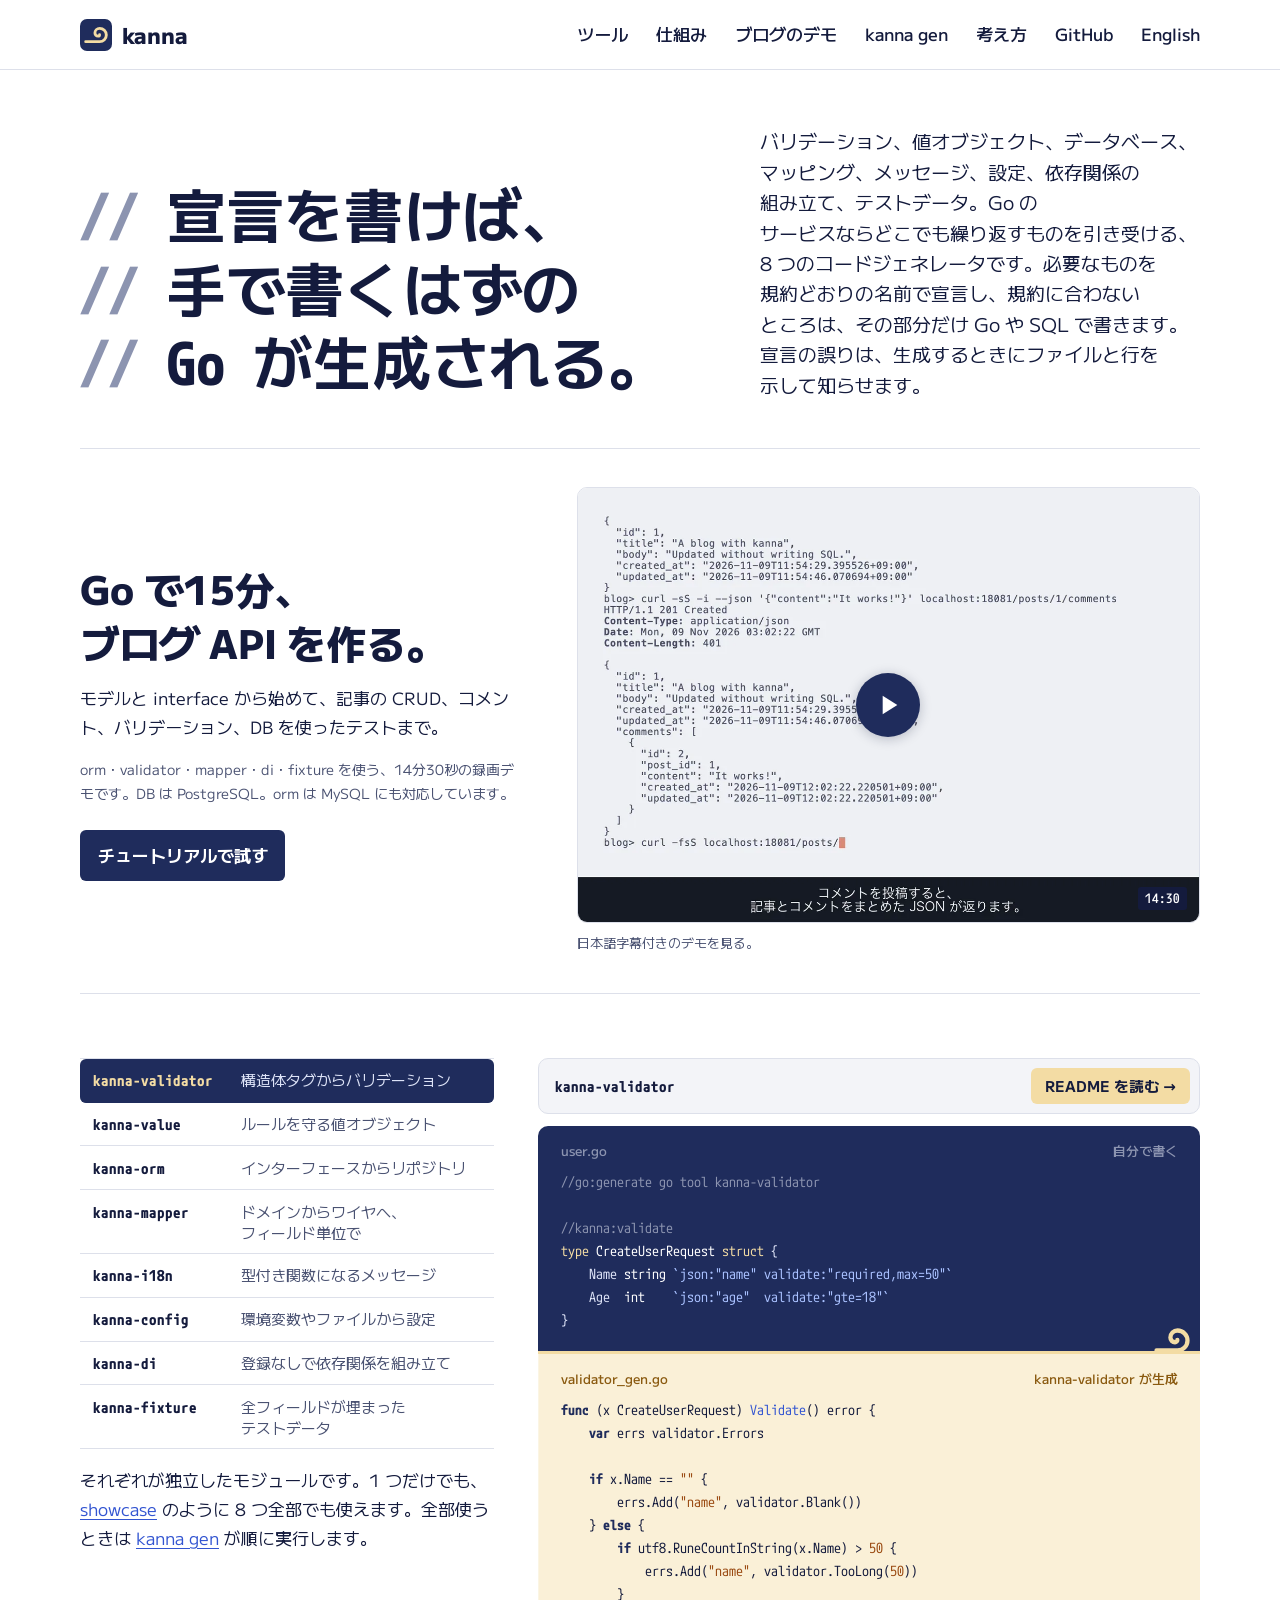
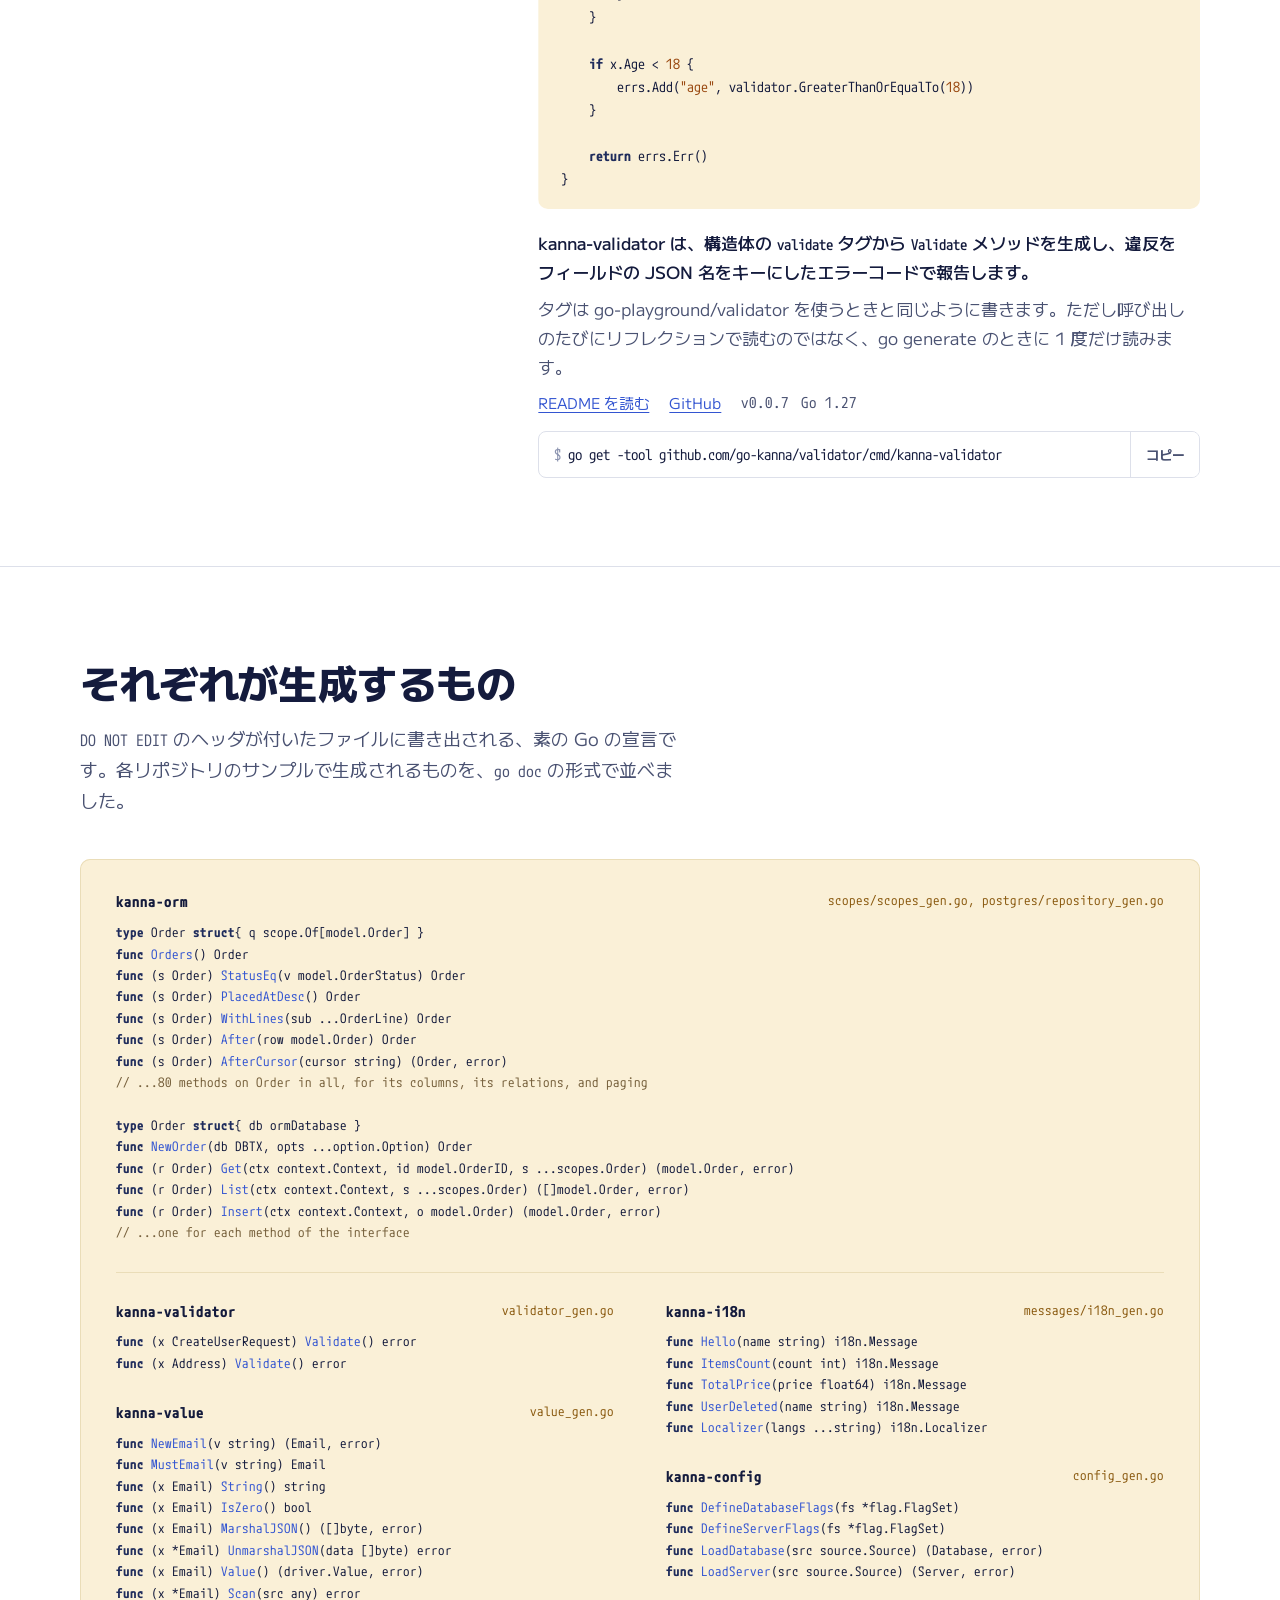
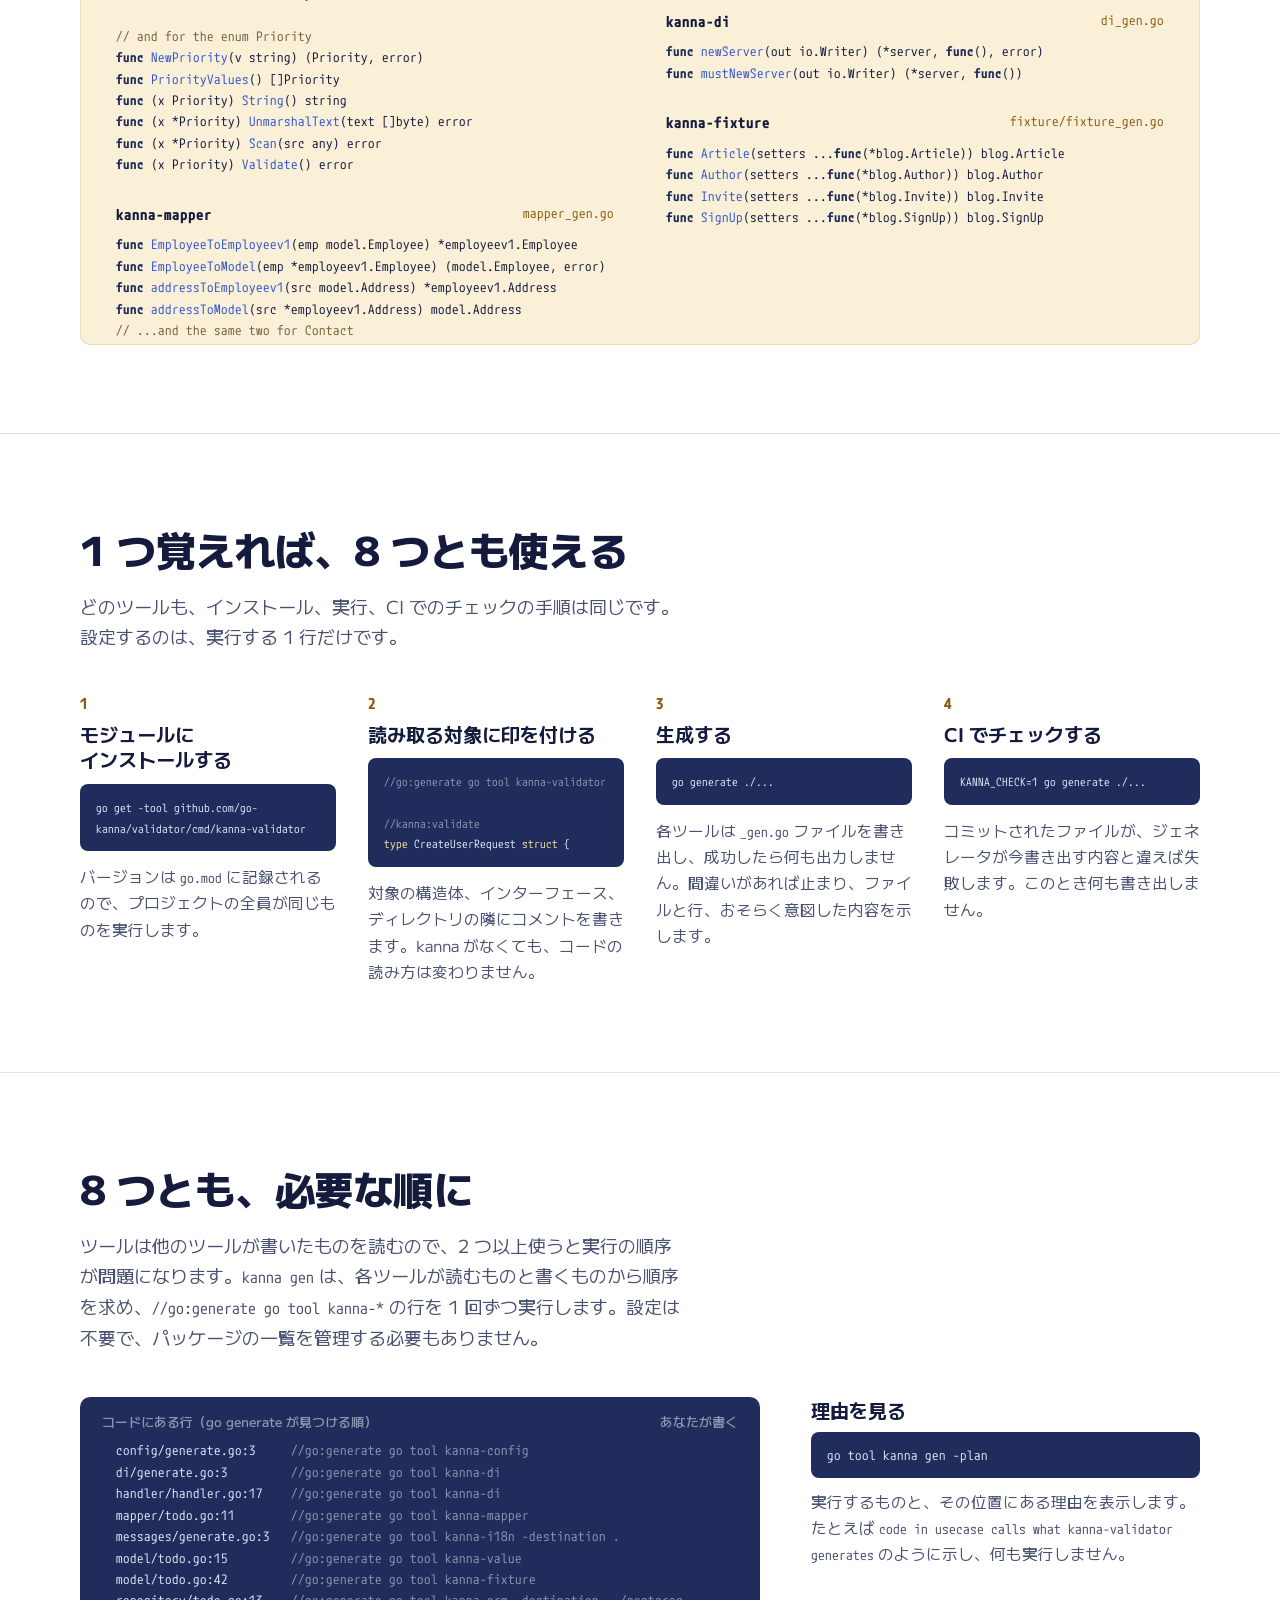
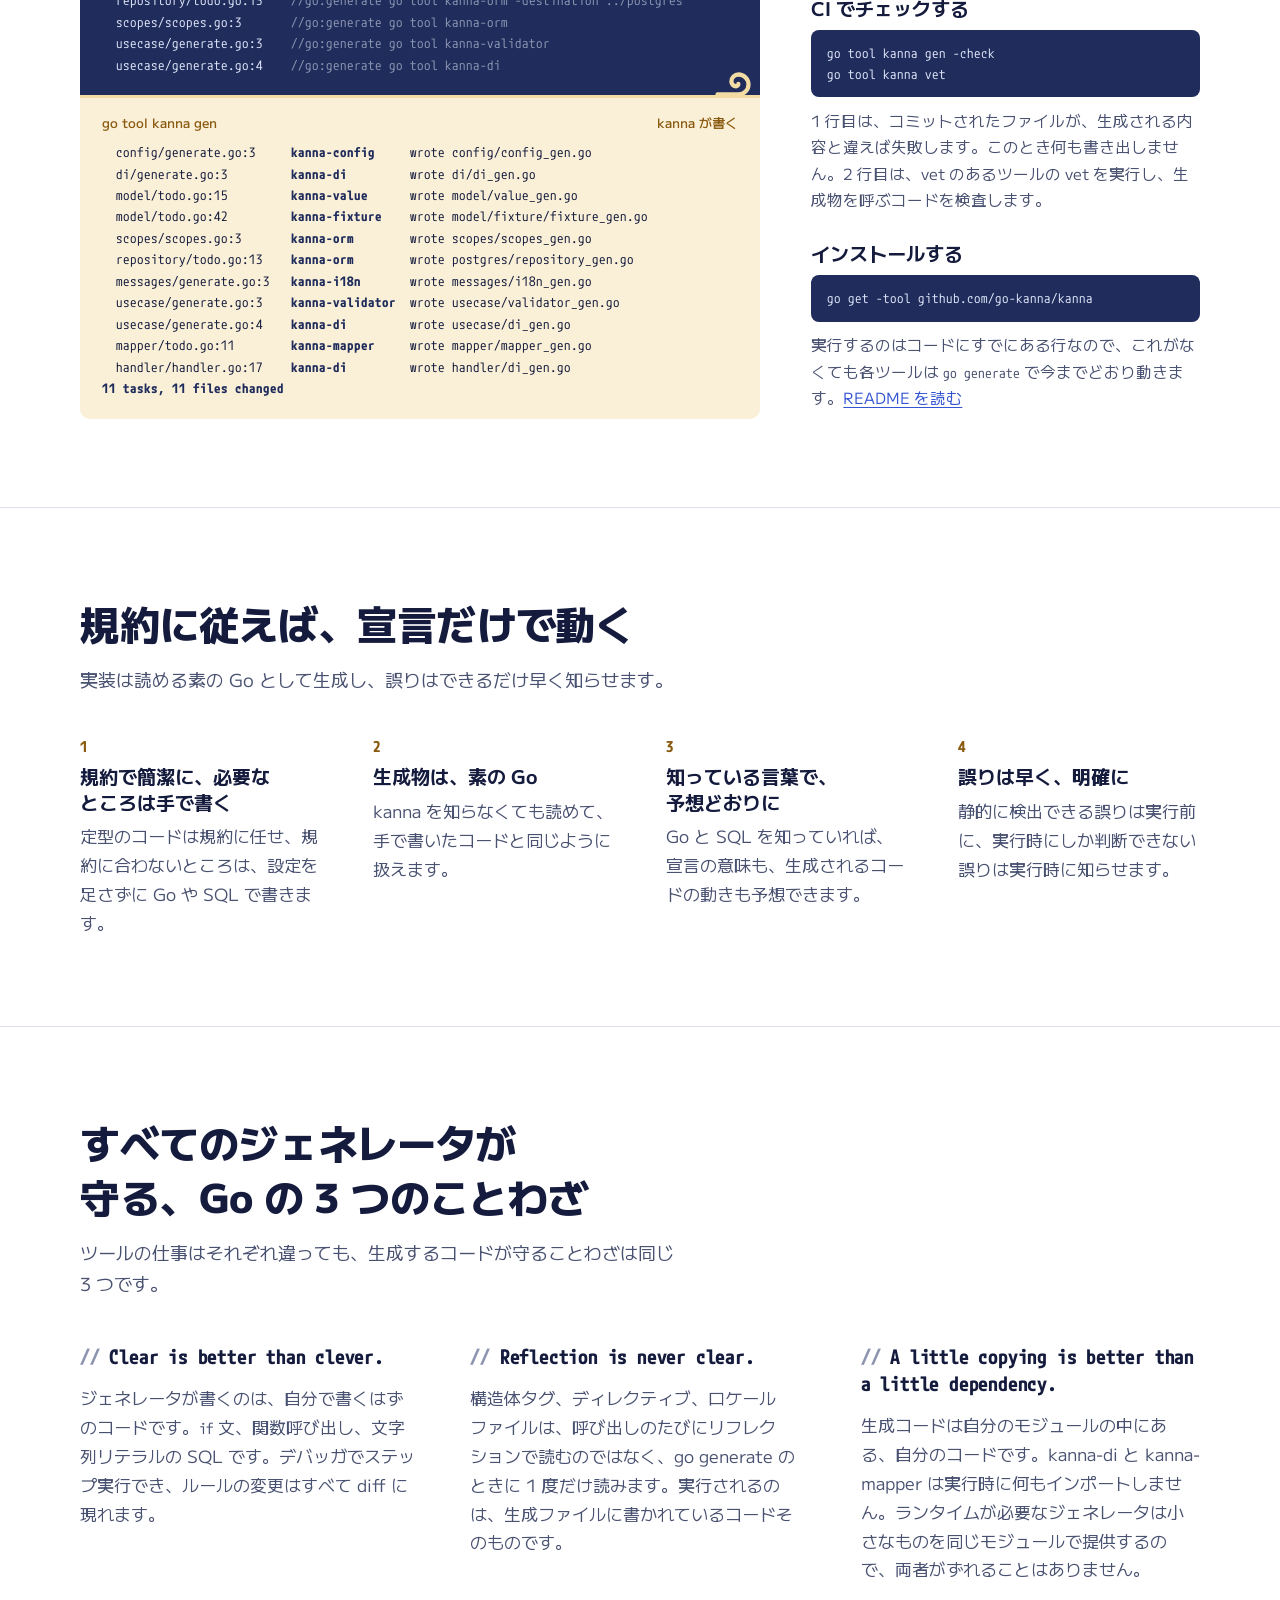
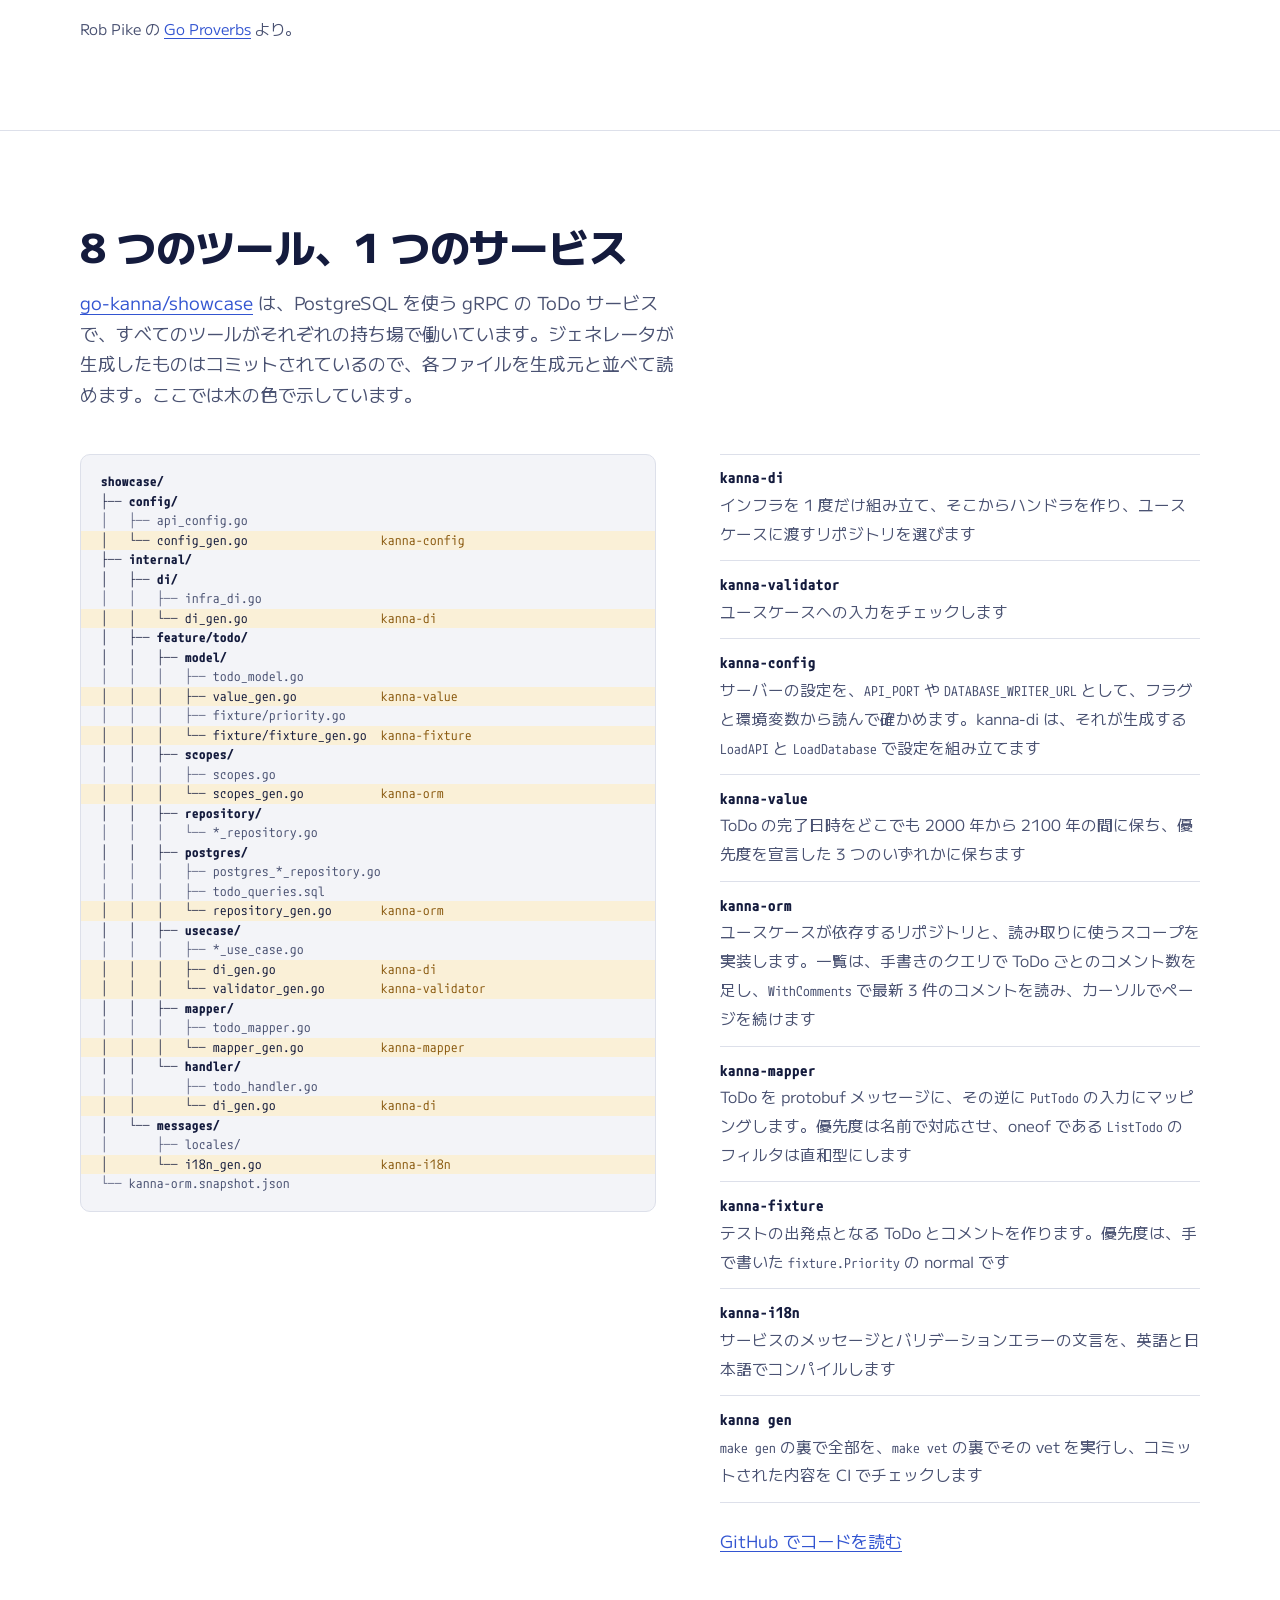
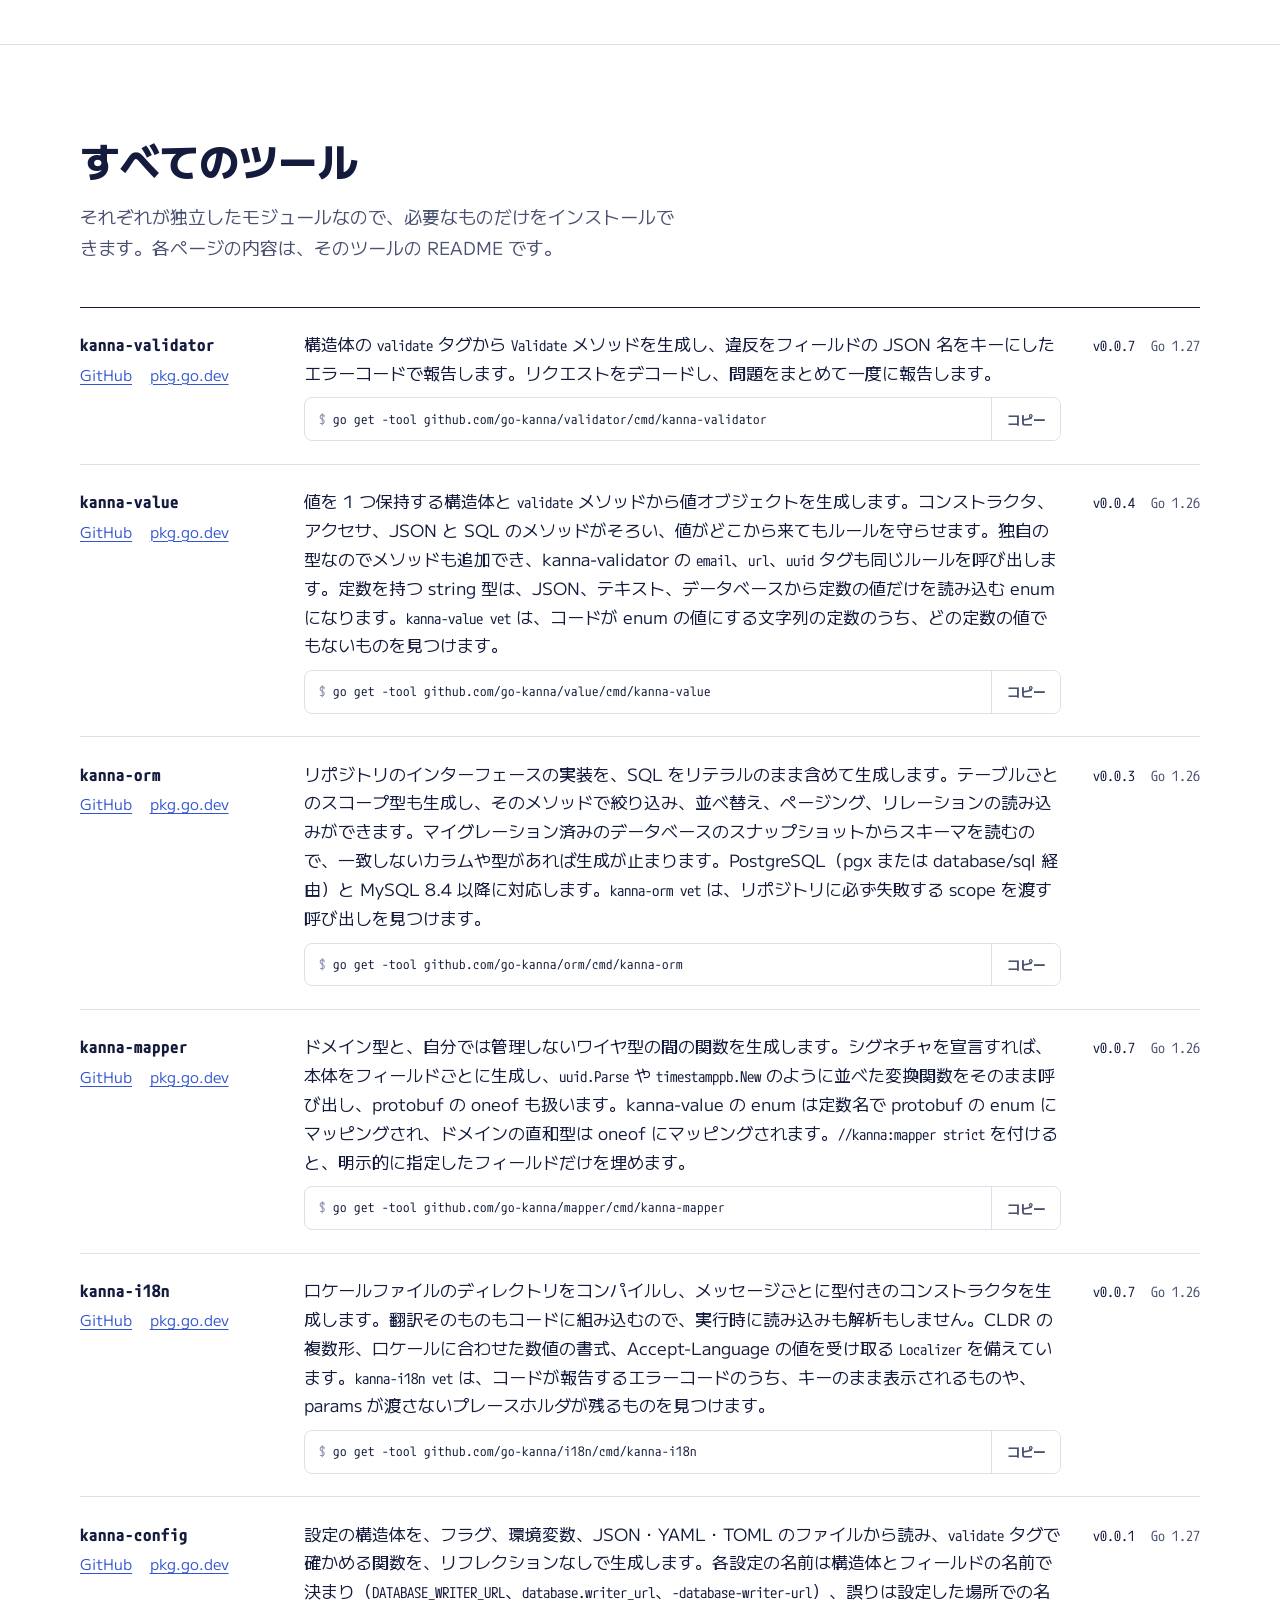
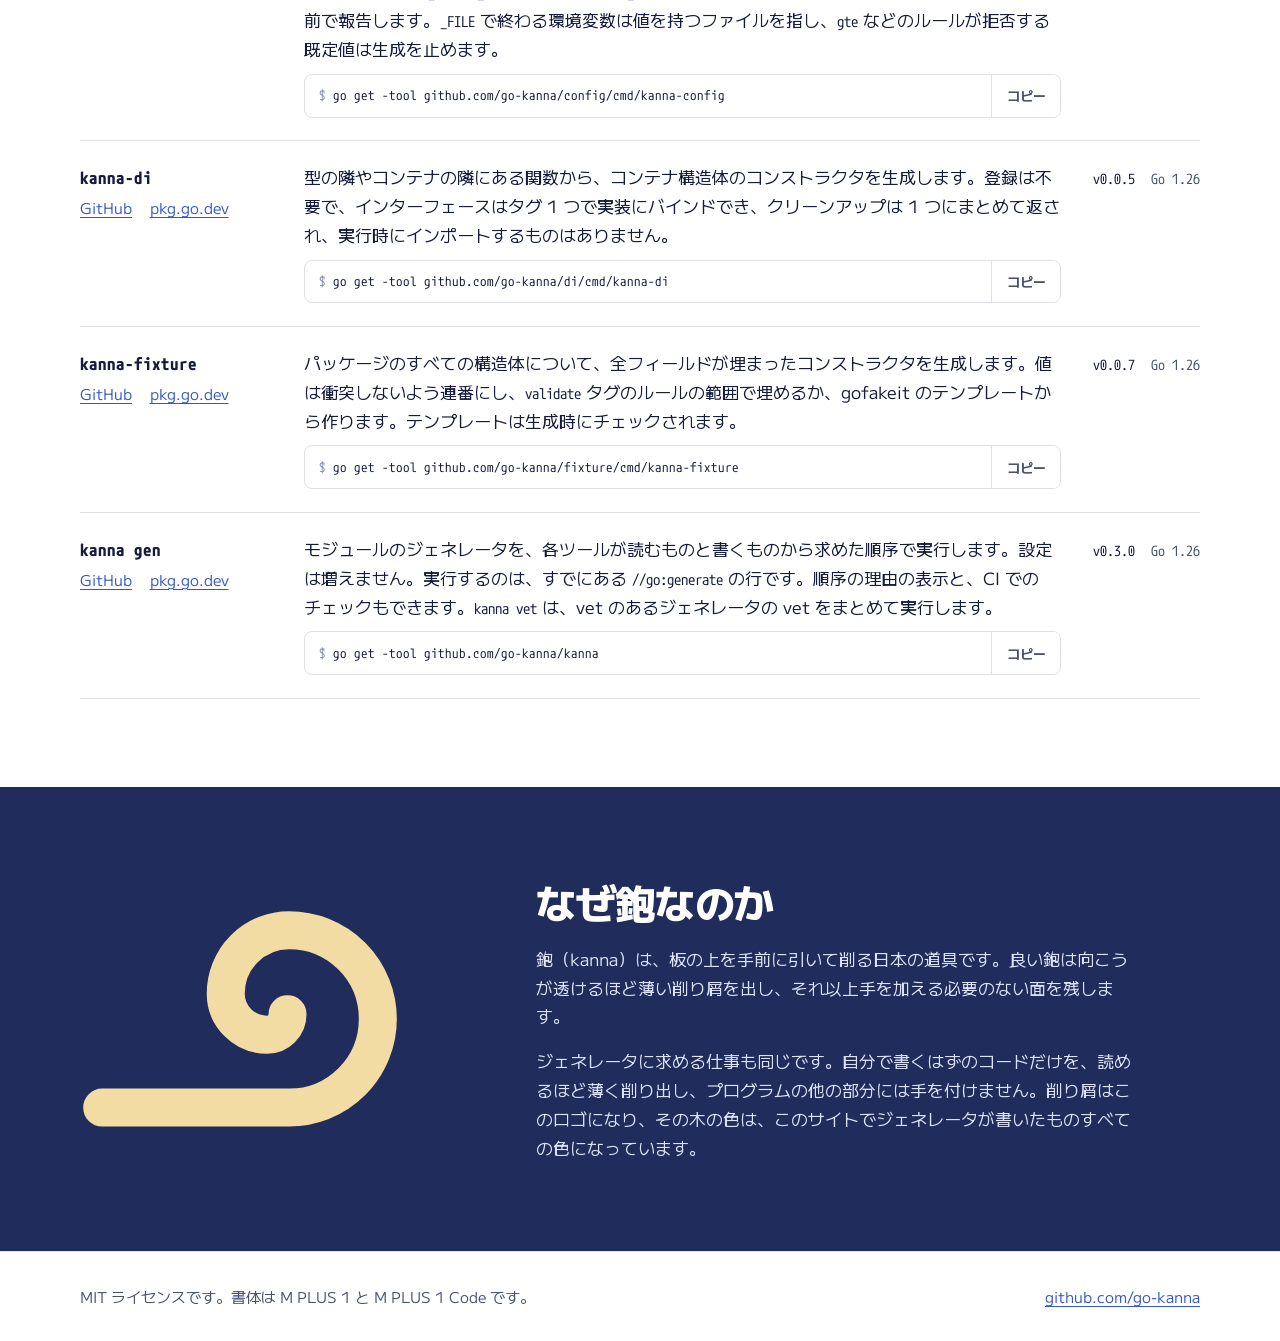
==== commit 9228a918: "docs(site): name kanna-config's file without a directory, as it is written next to the struct" ====
--- a/ja/index.html
+++ b/ja/index.html
@@ -607,7 +607,7 @@
 <span class="k">func</span> <span class="f">Localizer</span>(langs ...<span class="t">string</span>) i18n.<span class="t">Localizer</span></code></pre>
         </div>
         <div class="output">
-          <h3><a href="config/">kanna-config</a><span>settings/config_gen.go</span></h3>
+          <h3><a href="config/">kanna-config</a><span>config_gen.go</span></h3>
 <pre><code><span class="k">func</span> <span class="f">DefineDatabaseFlags</span>(fs *flag.<span class="t">FlagSet</span>)
 <span class="k">func</span> <span class="f">DefineServerFlags</span>(fs *flag.<span class="t">FlagSet</span>)
 <span class="k">func</span> <span class="f">LoadDatabase</span>(src source.<span class="t">Source</span>) (<span class="t">Database</span>, <span class="t">error</span>)
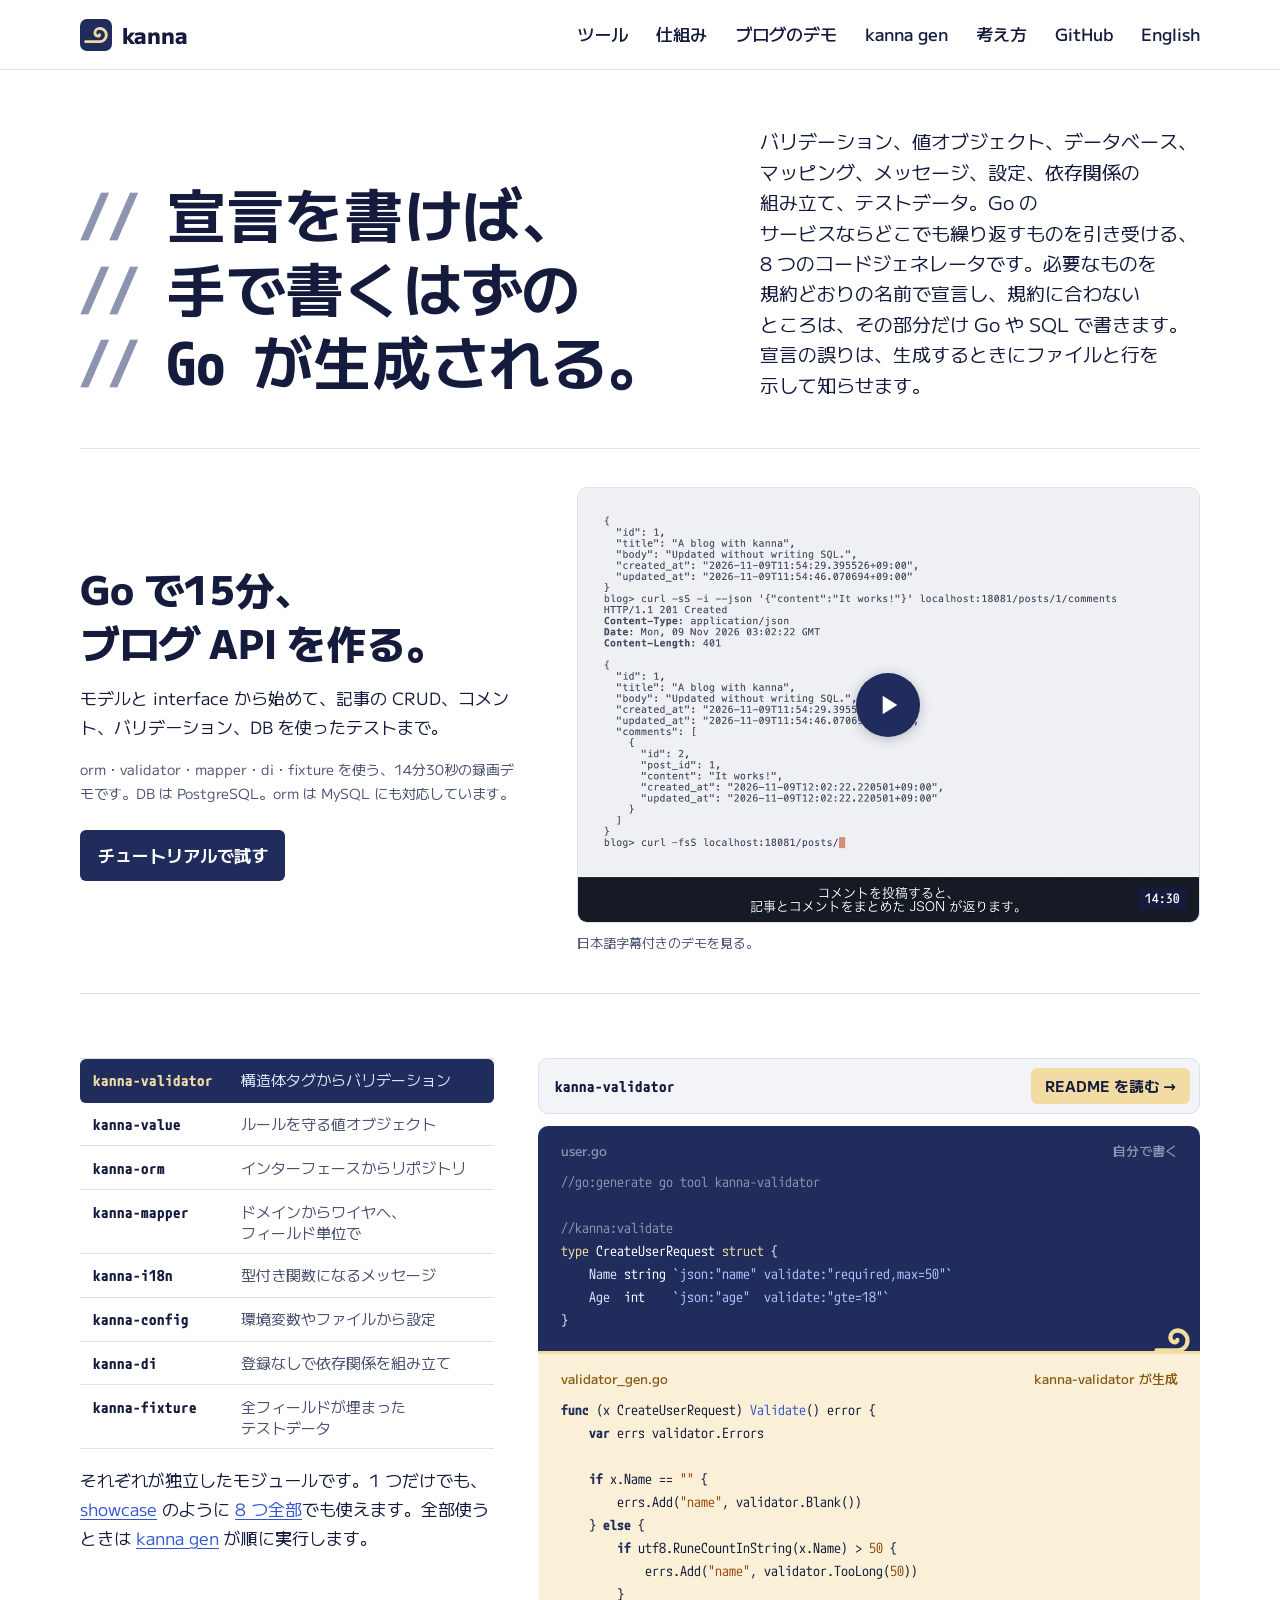
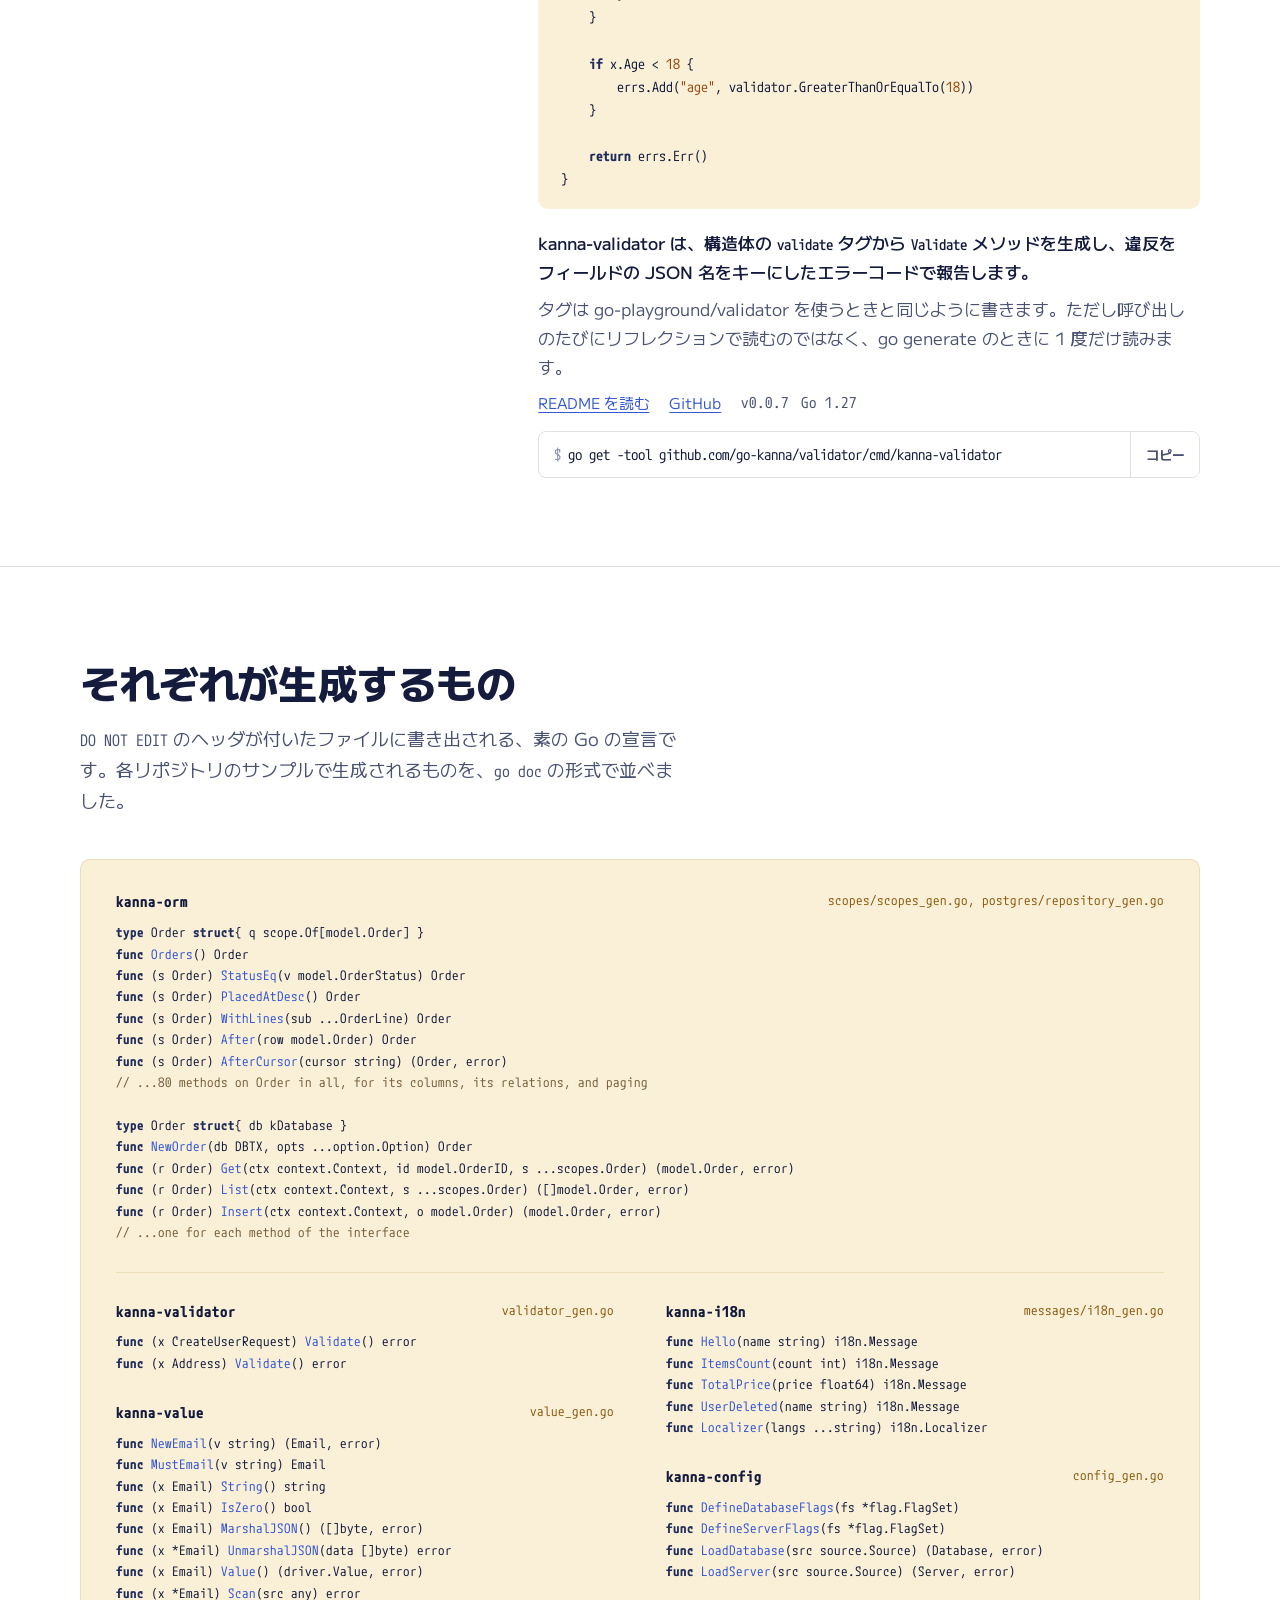
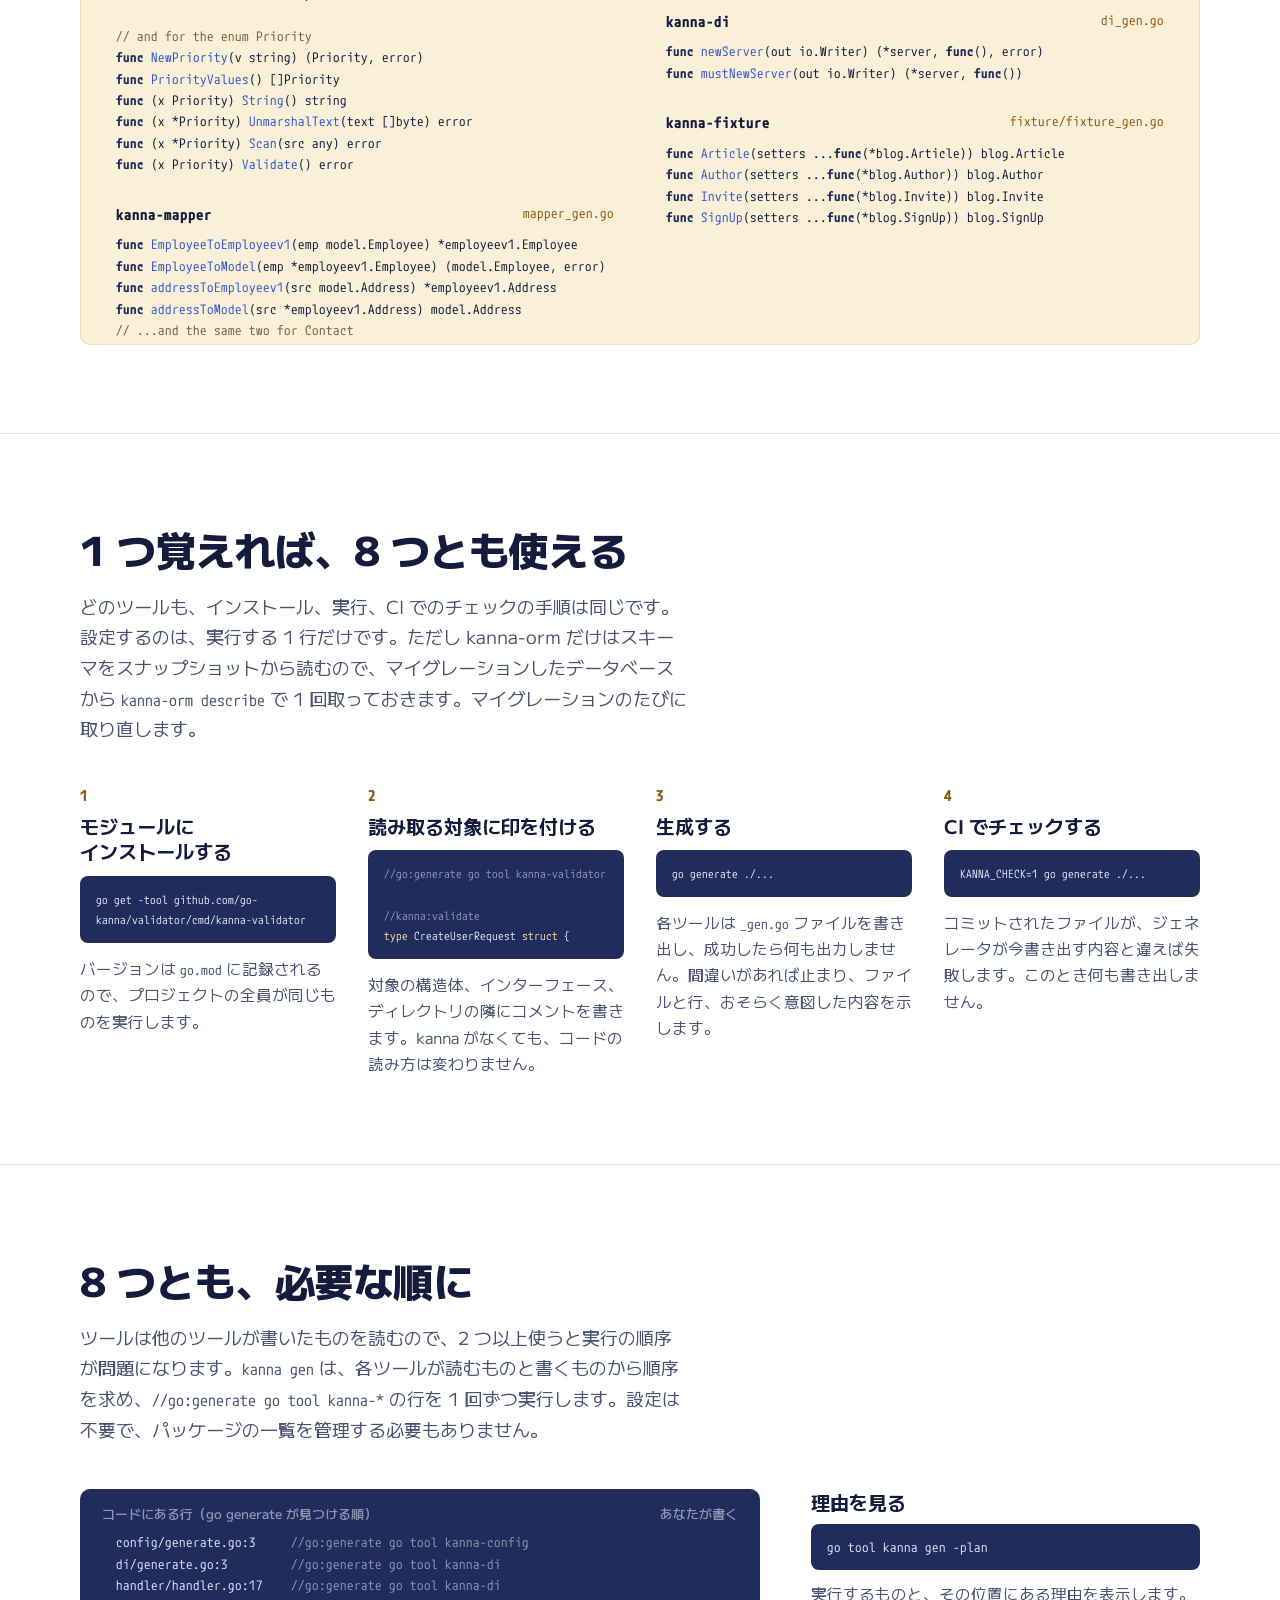
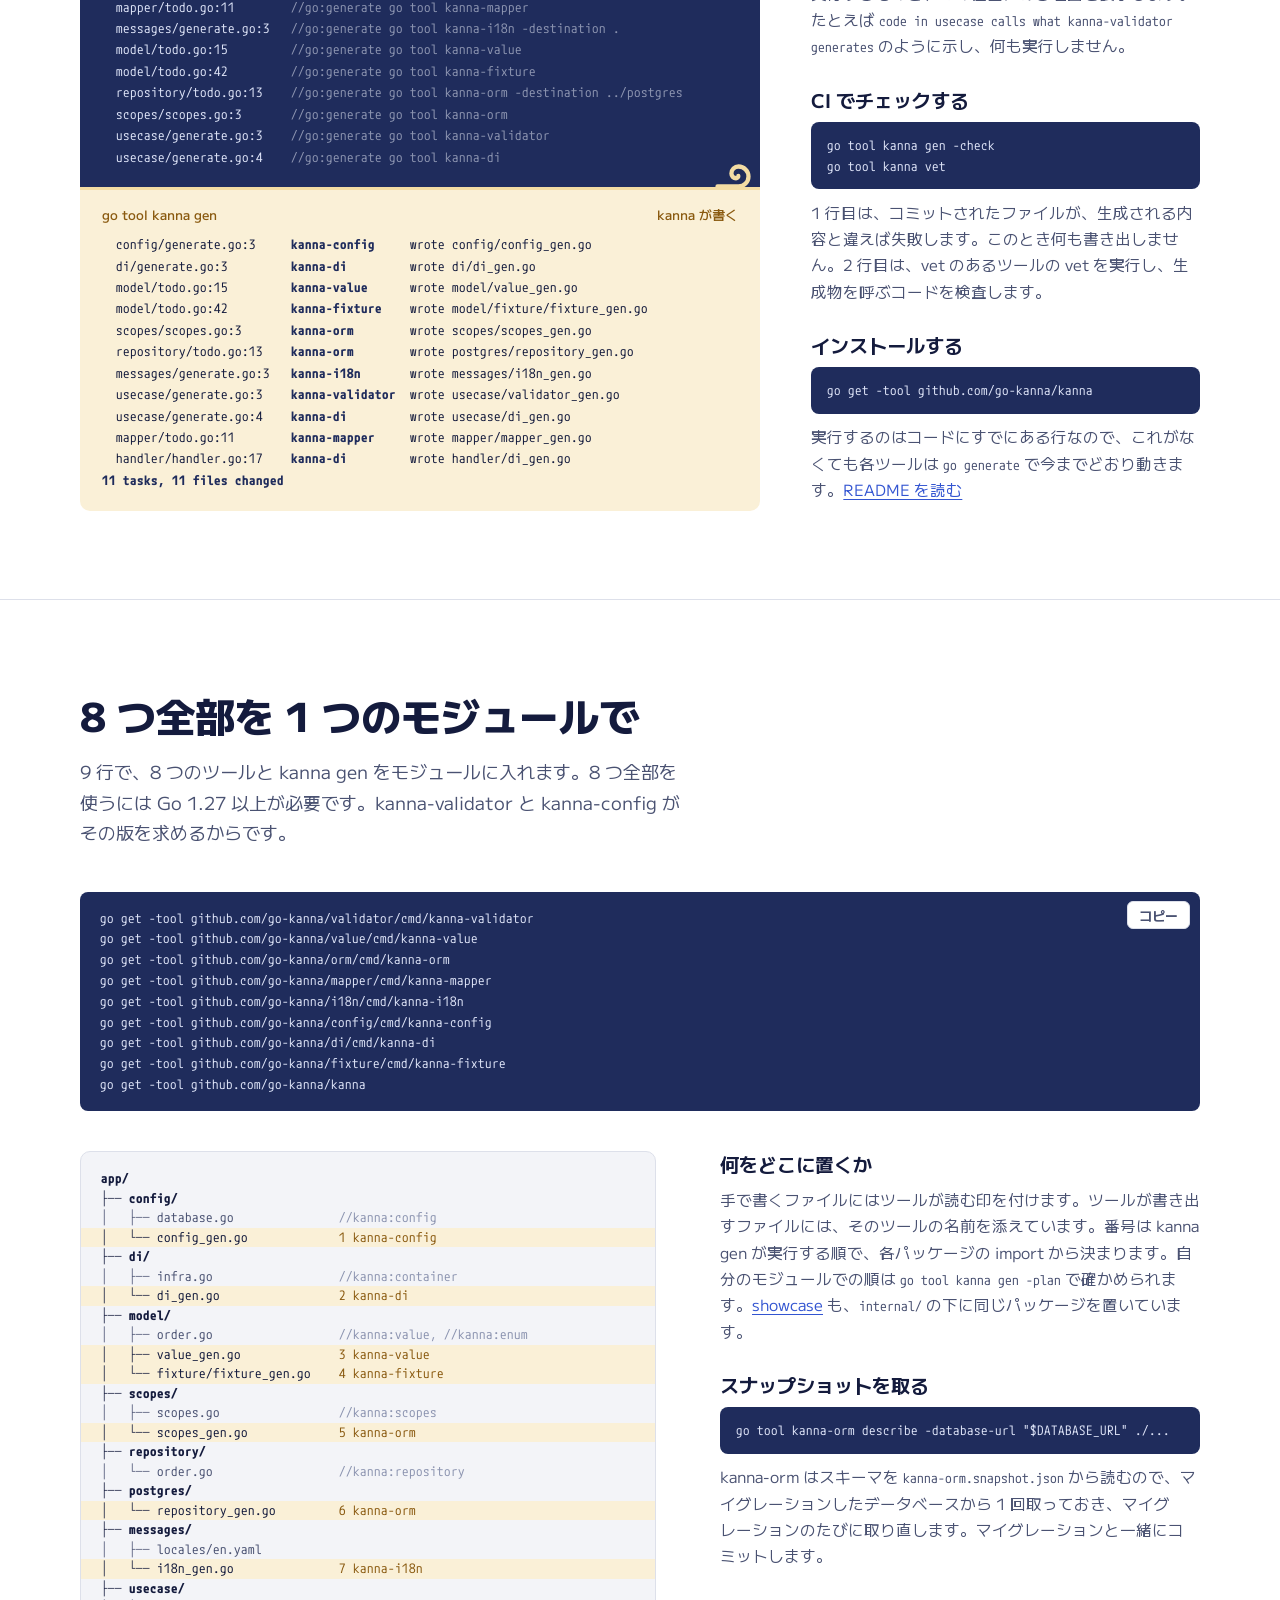
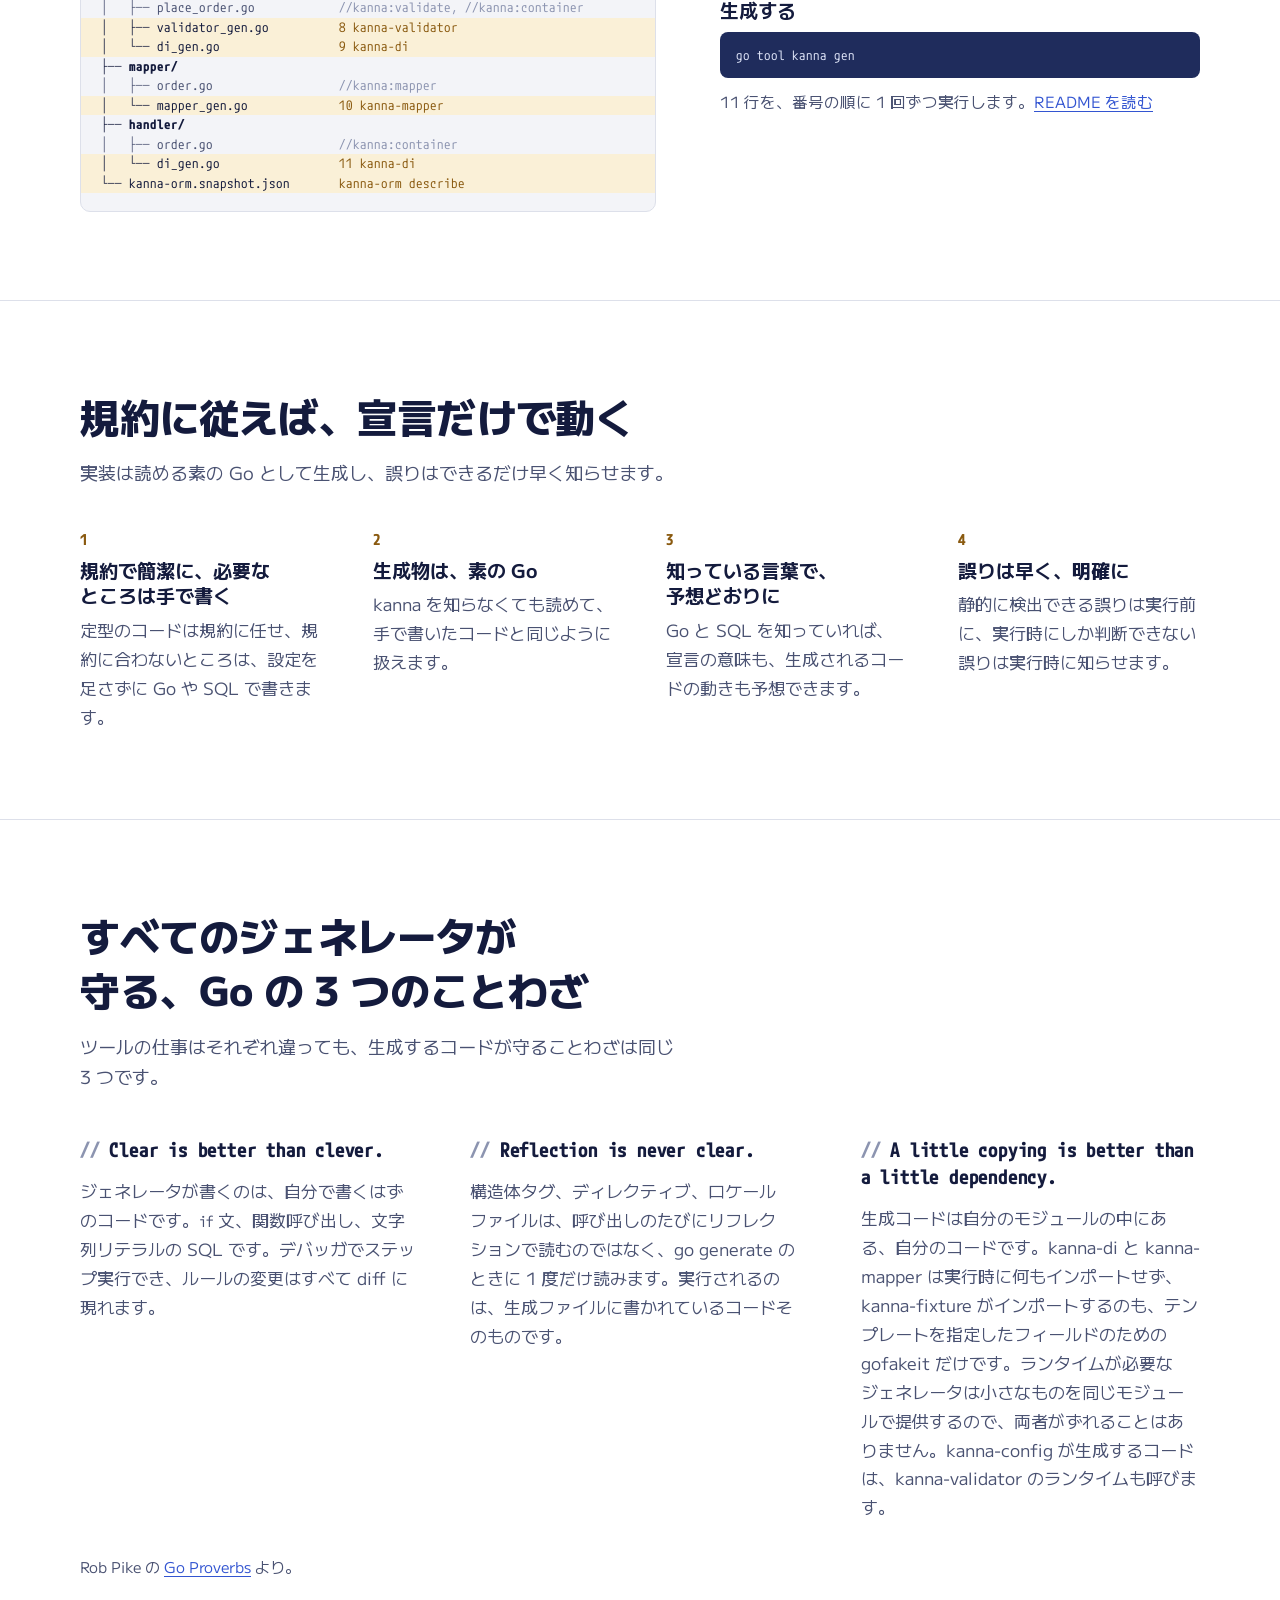
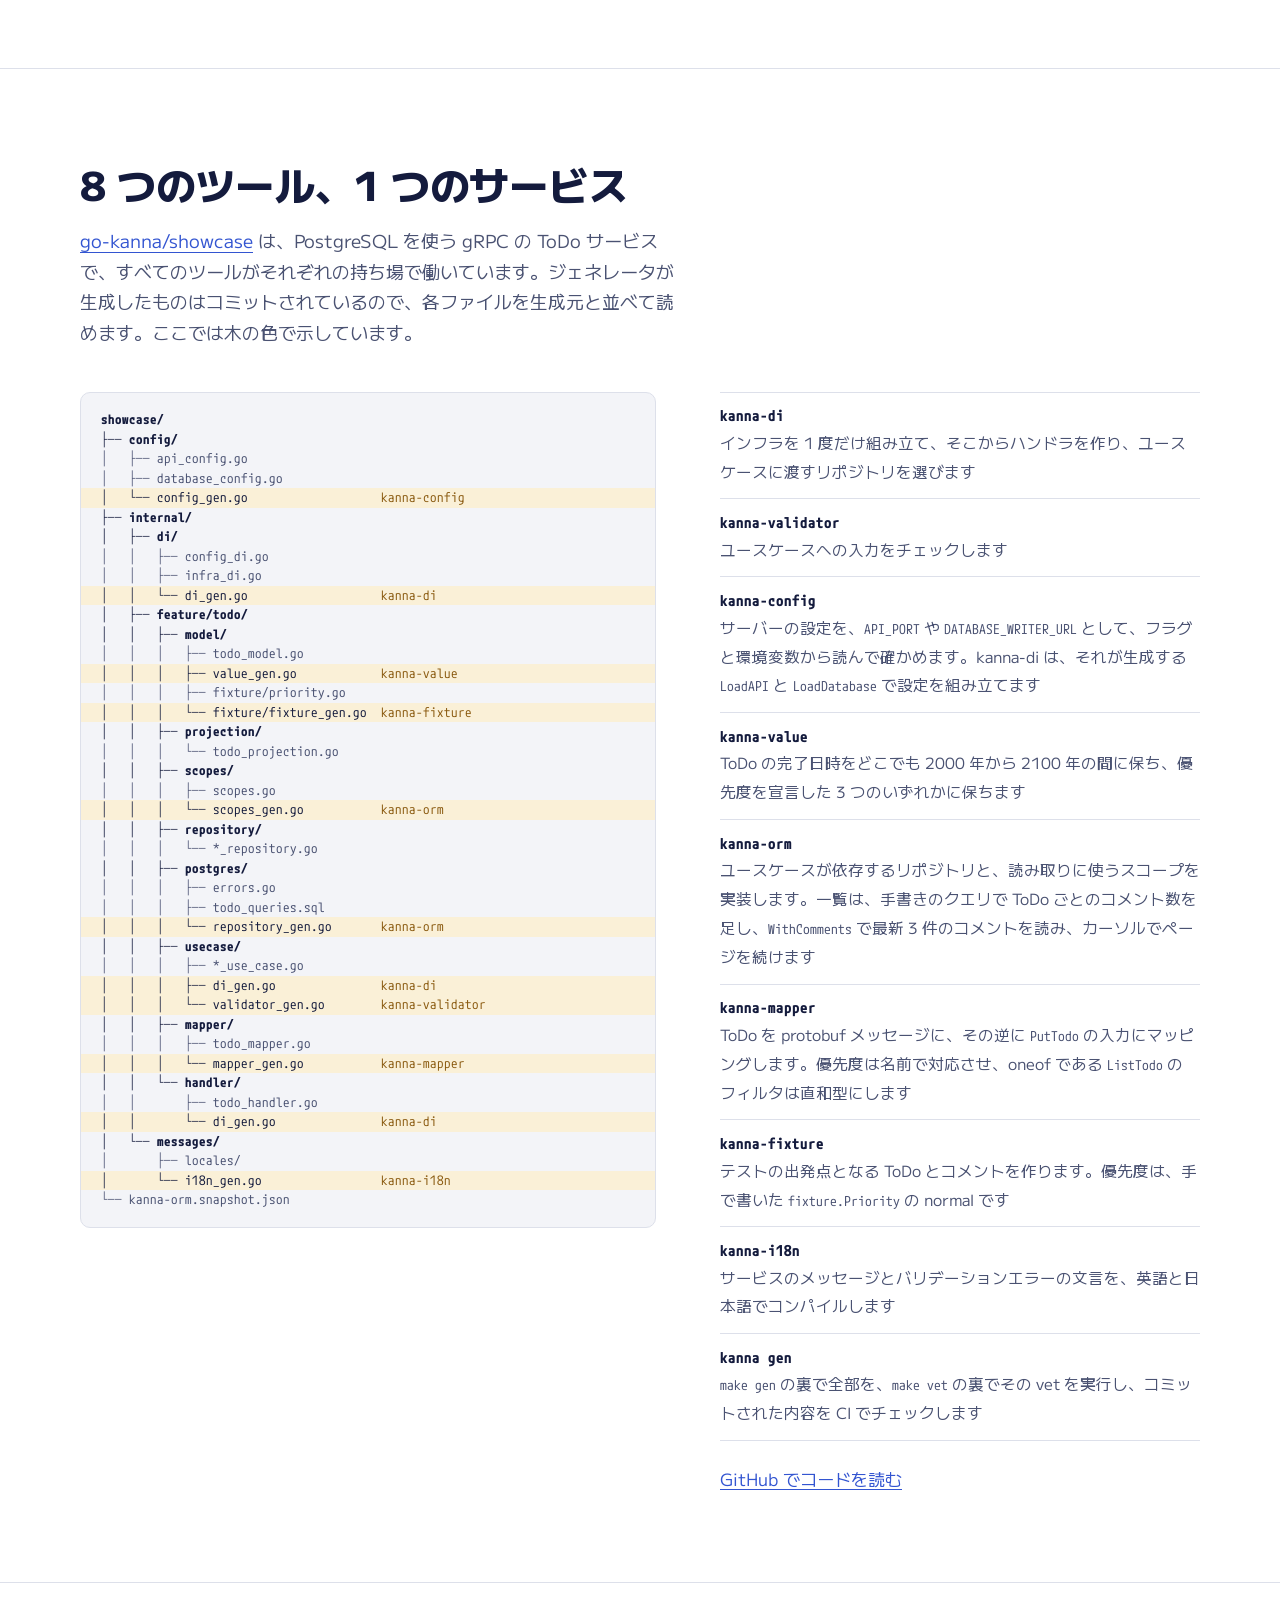
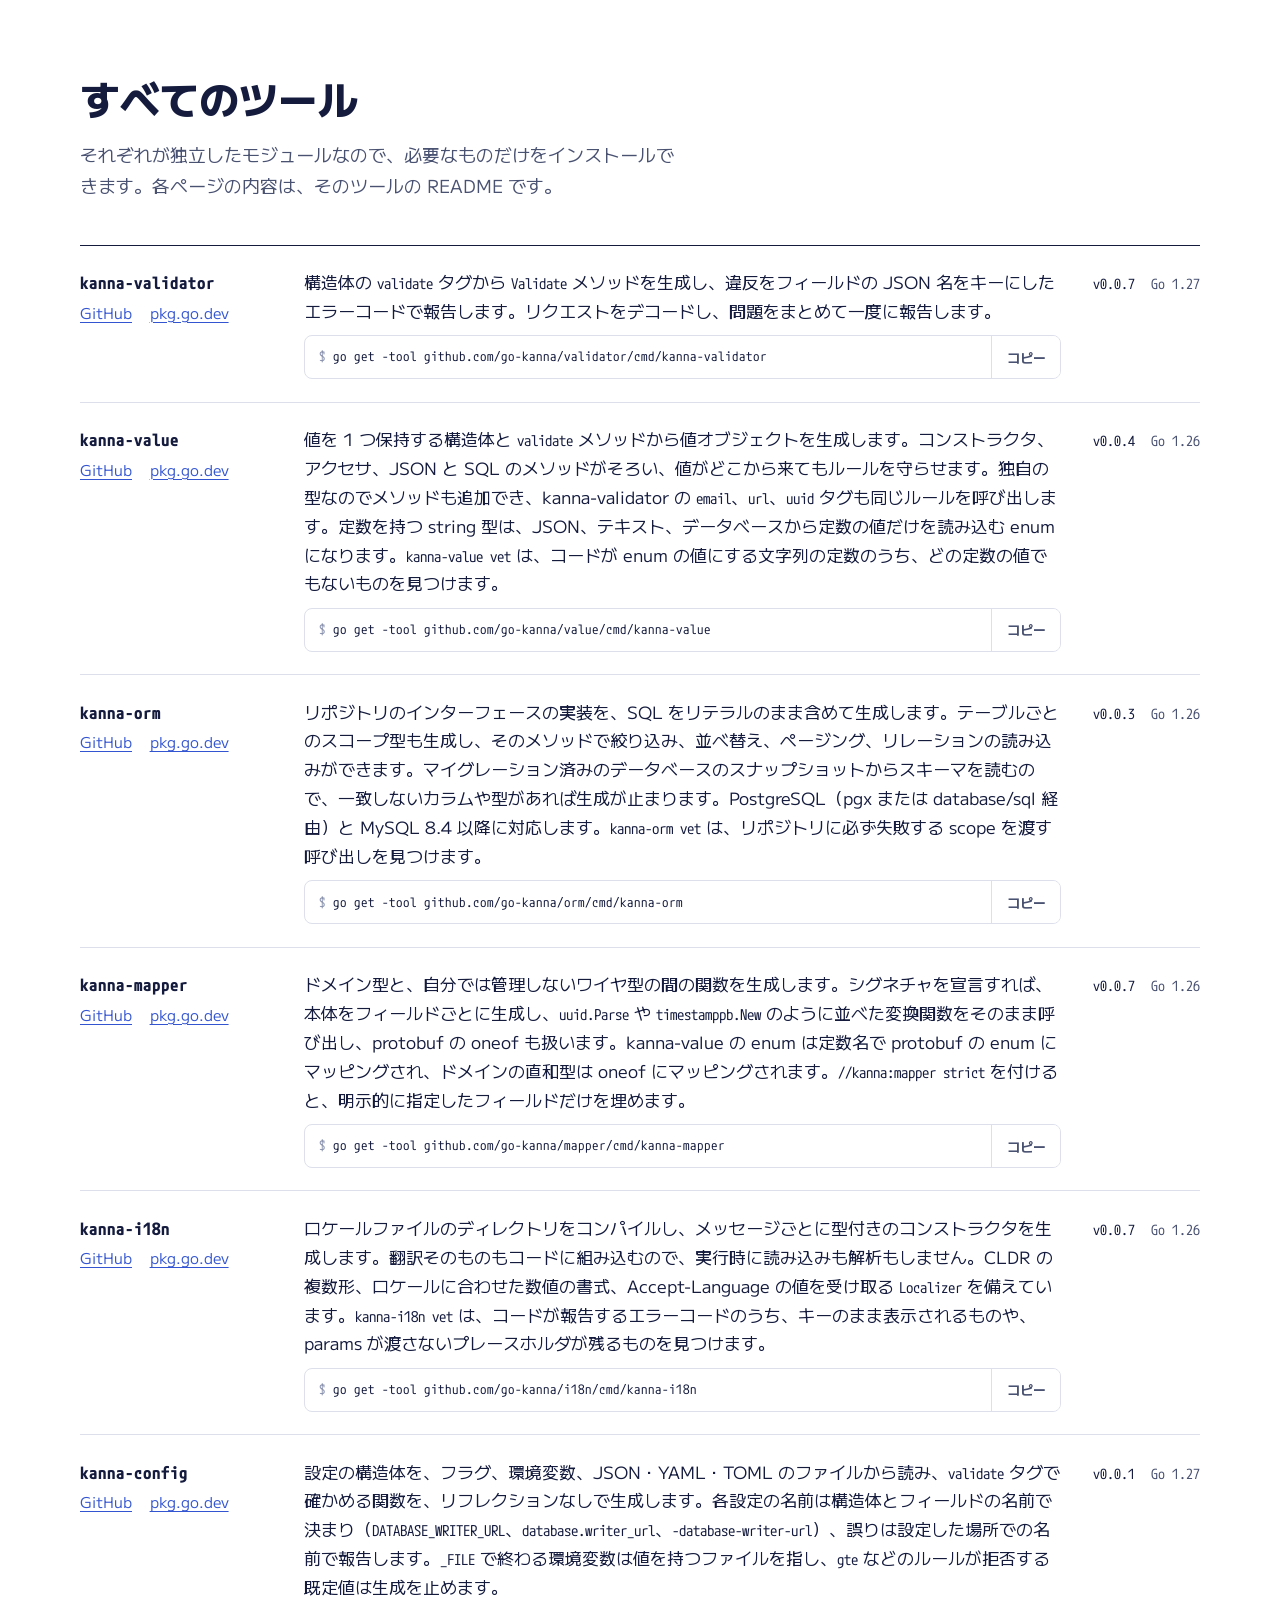
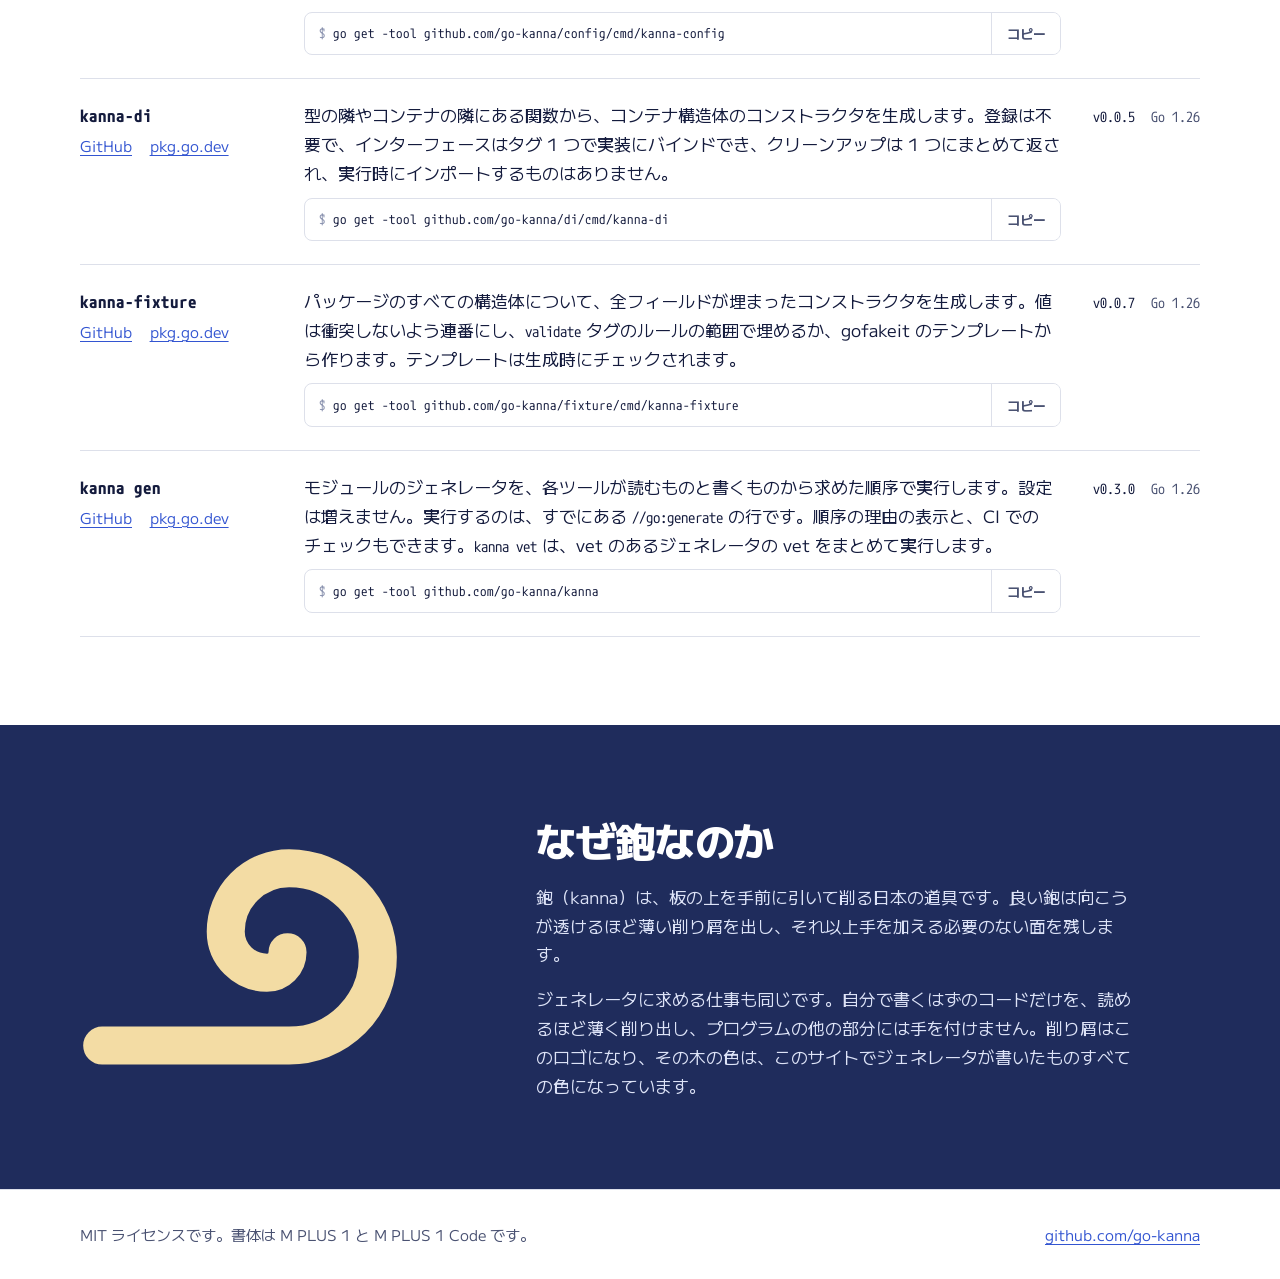
==== commit cf47457a: "docs: add a start for all eight, and correct the landing page against the tools" ====
--- a/ja/index.html
+++ b/ja/index.html
@@ -75,7 +75,7 @@
             <a href="#di-panel" id="di-tab" role="tab" aria-controls="di-panel" aria-selected="false"><b>kanna-di</b><span>登録なしで依存関係を組み立て</span></a>
             <a href="#fixture-panel" id="fixture-tab" role="tab" aria-controls="fixture-panel" aria-selected="false"><b>kanna-fixture</b><span>全フィールドが埋まったテストデータ</span></a>
           </div>
-          <p class="aside">それぞれが独立したモジュールです。1 つだけでも、<a href="#showcase">showcase</a> のように 8 つ全部でも使えます。全部使うときは <a href="#gen">kanna gen</a> が順に実行します。</p>
+          <p class="aside">それぞれが独立したモジュールです。1 つだけでも、<a href="#showcase">showcase</a> のように <a href="#start">8 つ全部</a>でも使えます。全部使うときは <a href="#gen">kanna gen</a> が順に実行します。</p>
         </div>
 
         <div class="panels">
@@ -559,7 +559,7 @@
 <span class="k">func</span> (s <span class="t">Order</span>) <span class="f">AfterCursor</span>(cursor <span class="t">string</span>) (<span class="t">Order</span>, <span class="t">error</span>)
 <span class="c">// ...80 methods on Order in all, for its columns, its relations, and paging</span>
 
-<span class="k">type</span> <span class="t">Order</span> <span class="k">struct</span>{ db <span class="t">ormDatabase</span> }
+<span class="k">type</span> <span class="t">Order</span> <span class="k">struct</span>{ db <span class="t">kDatabase</span> }
 <span class="k">func</span> <span class="f">NewOrder</span>(db <span class="t">DBTX</span>, opts ...option.<span class="t">Option</span>) <span class="t">Order</span>
 <span class="k">func</span> (r <span class="t">Order</span>) <span class="f">Get</span>(ctx context.<span class="t">Context</span>, id model.<span class="t">OrderID</span>, s ...scopes.<span class="t">Order</span>) (model.<span class="t">Order</span>, <span class="t">error</span>)
 <span class="k">func</span> (r <span class="t">Order</span>) <span class="f">List</span>(ctx context.<span class="t">Context</span>, s ...scopes.<span class="t">Order</span>) ([]model.<span class="t">Order</span>, <span class="t">error</span>)
@@ -632,7 +632,7 @@
   <section class="how" id="how" aria-labelledby="how-title">
     <div class="wrap">
       <h2 id="how-title">1 つ覚えれば、8 つとも使える</h2>
-      <p class="intro">どのツールも、インストール、実行、CI でのチェックの手順は同じです。設定するのは、実行する 1 行だけです。</p>
+      <p class="intro">どのツールも、インストール、実行、CI でのチェックの手順は同じです。設定するのは、実行する 1 行だけです。ただし kanna-orm だけはスキーマをスナップショットから読むので、マイグレーションしたデータベースから <code>kanna-orm describe</code> で 1 回取っておきます。マイグレーションのたびに取り直します。</p>
       <ol class="steps">
         <li>
           <h3>モジュールにインストールする</h3>
@@ -720,6 +720,44 @@
     </div>
   </section>
 
+  <section class="start" id="start" aria-labelledby="start-title">
+    <div class="wrap">
+      <h2 id="start-title">8 つ全部を 1 つのモジュールで</h2>
+      <p class="intro">9 行で、8 つのツールと kanna gen をモジュールに入れます。8 つ全部を使うには <span data-go="go-kanna/config">Go 1.27</span> 以上が必要です。kanna-validator と kanna-config がその版を求めるからです。</p>
+      <div class="kit">
+<pre class="cmd"><code id="install-all">go get -tool github.com/go-kanna/validator/cmd/kanna-validator
+go get -tool github.com/go-kanna/value/cmd/kanna-value
+go get -tool github.com/go-kanna/orm/cmd/kanna-orm
+go get -tool github.com/go-kanna/mapper/cmd/kanna-mapper
+go get -tool github.com/go-kanna/i18n/cmd/kanna-i18n
+go get -tool github.com/go-kanna/config/cmd/kanna-config
+go get -tool github.com/go-kanna/di/cmd/kanna-di
+go get -tool github.com/go-kanna/fixture/cmd/kanna-fixture
+go get -tool github.com/go-kanna/kanna</code></pre>
+        <button type="button" class="copy" data-copy="install-all">コピー</button>
+      </div>
+      <div class="layout">
+<pre class="tree" aria-label="8 つのツールをすべて使う新しいサービスのソースツリー。手で書く宣言と、各ツールがその隣に書くファイルを、kanna gen が実行する順に番号を付けて示します"><code><span class="d">app/</span><span>├── <b>config/</b></span><span class="x">│   ├── database.go               <i>//kanna:config</i></span><span class="g">│   └── config_gen.go             <i>1 kanna-config</i></span><span>├── <b>di/</b></span><span class="x">│   ├── infra.go                  <i>//kanna:container</i></span><span class="g">│   └── di_gen.go                 <i>2 kanna-di</i></span><span>├── <b>model/</b></span><span class="x">│   ├── order.go                  <i>//kanna:value, //kanna:enum</i></span><span class="g">│   ├── value_gen.go              <i>3 kanna-value</i></span><span class="g">│   └── fixture/fixture_gen.go    <i>4 kanna-fixture</i></span><span>├── <b>scopes/</b></span><span class="x">│   ├── scopes.go                 <i>//kanna:scopes</i></span><span class="g">│   └── scopes_gen.go             <i>5 kanna-orm</i></span><span>├── <b>repository/</b></span><span class="x">│   └── order.go                  <i>//kanna:repository</i></span><span>├── <b>postgres/</b></span><span class="g">│   └── repository_gen.go         <i>6 kanna-orm</i></span><span>├── <b>messages/</b></span><span class="x">│   ├── locales/en.yaml</span><span class="g">│   └── i18n_gen.go               <i>7 kanna-i18n</i></span><span>├── <b>usecase/</b></span><span class="x">│   ├── place_order.go            <i>//kanna:validate, //kanna:container</i></span><span class="g">│   ├── validator_gen.go          <i>8 kanna-validator</i></span><span class="g">│   └── di_gen.go                 <i>9 kanna-di</i></span><span>├── <b>mapper/</b></span><span class="x">│   ├── order.go                  <i>//kanna:mapper</i></span><span class="g">│   └── mapper_gen.go             <i>10 kanna-mapper</i></span><span>├── <b>handler/</b></span><span class="x">│   ├── order.go                  <i>//kanna:container</i></span><span class="g">│   └── di_gen.go                 <i>11 kanna-di</i></span><span class="g">└── kanna-orm.snapshot.json       <i>kanna-orm describe</i></span></code></pre>
+        <ul class="ways">
+          <li>
+            <h3>何をどこに置くか</h3>
+            <p>手で書くファイルにはツールが読む印を付けます。ツールが書き出すファイルには、そのツールの名前を添えています。番号は kanna gen が実行する順で、各パッケージの import から決まります。自分のモジュールでの順は <code>go tool kanna gen -plan</code> で確かめられます。<a href="#showcase">showcase</a> も、<code>internal/</code> の下に同じパッケージを置いています。</p>
+          </li>
+          <li>
+            <h3>スナップショットを取る</h3>
+<pre class="cmd"><code>go tool kanna-orm describe -database-url "$DATABASE_URL" ./...</code></pre>
+            <p>kanna-orm はスキーマを <code>kanna-orm.snapshot.json</code> から読むので、マイグレーションしたデータベースから 1 回取っておき、マイグレーションのたびに取り直します。マイグレーションと一緒にコミットします。</p>
+          </li>
+          <li>
+            <h3>生成する</h3>
+<pre class="cmd"><code>go tool kanna gen</code></pre>
+            <p>11 行を、番号の順に 1 回ずつ実行します。<a href="kanna/">README を読む</a></p>
+          </li>
+        </ul>
+      </div>
+    </div>
+  </section>
+
   <section class="principles" id="principles" aria-labelledby="principles-title">
     <div class="wrap">
       <h2 id="principles-title">規約に従えば、宣言だけで動く</h2>
@@ -760,7 +798,7 @@
         </li>
         <li>
           <blockquote lang="en"><p>A little copying is better than a little dependency.</p></blockquote>
-          <p>生成コードは自分のモジュールの中にある、自分のコードです。kanna-di と kanna-mapper は実行時に何もインポートしません。ランタイムが必要なジェネレータは小さなものを同じモジュールで提供するので、両者がずれることはありません。</p>
+          <p>生成コードは自分のモジュールの中にある、自分のコードです。kanna-di と kanna-mapper は実行時に何もインポートせず、kanna-fixture がインポートするのも、テンプレートを指定したフィールドのための gofakeit だけです。ランタイムが必要なジェネレータは小さなものを同じモジュールで提供するので、両者がずれることはありません。kanna-config が生成するコードは、kanna-validator のランタイムも呼びます。</p>
         </li>
       </ul>
       <p class="credit">Rob Pike の <a href="https://go-proverbs.github.io/">Go Proverbs</a> より。</p>
@@ -772,7 +810,7 @@
       <h2 id="showcase-title">8 つのツール、1 つのサービス</h2>
       <p class="intro"><a href="https://github.com/go-kanna/showcase">go-kanna/showcase</a> は、PostgreSQL を使う gRPC の ToDo サービスで、すべてのツールがそれぞれの持ち場で働いています。ジェネレータが生成したものはコミットされているので、各ファイルを生成元と並べて読めます。ここでは木の色で示しています。</p>
       <div class="layout">
-<pre class="tree" aria-label="go-kanna/showcase のソースツリーと、ジェネレータが生成するファイル"><code><span class="d">showcase/</span><span>├── <b>config/</b></span><span class="x">│   ├── api_config.go</span><span class="g">│   └── config_gen.go                   <i>kanna-config</i></span><span>├── <b>internal/</b></span><span>│   ├── <b>di/</b></span><span class="x">│   │   ├── infra_di.go</span><span class="g">│   │   └── di_gen.go                   <i>kanna-di</i></span><span>│   ├── <b>feature/todo/</b></span><span>│   │   ├── <b>model/</b></span><span class="x">│   │   │   ├── todo_model.go</span><span class="g">│   │   │   ├── value_gen.go            <i>kanna-value</i></span><span class="x">│   │   │   ├── fixture/priority.go</span><span class="g">│   │   │   └── fixture/fixture_gen.go  <i>kanna-fixture</i></span><span>│   │   ├── <b>scopes/</b></span><span class="x">│   │   │   ├── scopes.go</span><span class="g">│   │   │   └── scopes_gen.go           <i>kanna-orm</i></span><span>│   │   ├── <b>repository/</b></span><span class="x">│   │   │   └── *_repository.go</span><span>│   │   ├── <b>postgres/</b></span><span class="x">│   │   │   ├── postgres_*_repository.go</span><span class="x">│   │   │   ├── todo_queries.sql</span><span class="g">│   │   │   └── repository_gen.go       <i>kanna-orm</i></span><span>│   │   ├── <b>usecase/</b></span><span class="x">│   │   │   ├── *_use_case.go</span><span class="g">│   │   │   ├── di_gen.go               <i>kanna-di</i></span><span class="g">│   │   │   └── validator_gen.go        <i>kanna-validator</i></span><span>│   │   ├── <b>mapper/</b></span><span class="x">│   │   │   ├── todo_mapper.go</span><span class="g">│   │   │   └── mapper_gen.go           <i>kanna-mapper</i></span><span>│   │   └── <b>handler/</b></span><span class="x">│   │       ├── todo_handler.go</span><span class="g">│   │       └── di_gen.go               <i>kanna-di</i></span><span>│   └── <b>messages/</b></span><span class="x">│       ├── locales/</span><span class="g">│       └── i18n_gen.go                 <i>kanna-i18n</i></span><span class="x">└── kanna-orm.snapshot.json</span></code></pre>
+<pre class="tree" aria-label="go-kanna/showcase のソースツリーと、ジェネレータが生成するファイル"><code><span class="d">showcase/</span><span>├── <b>config/</b></span><span class="x">│   ├── api_config.go</span><span class="x">│   ├── database_config.go</span><span class="g">│   └── config_gen.go                   <i>kanna-config</i></span><span>├── <b>internal/</b></span><span>│   ├── <b>di/</b></span><span class="x">│   │   ├── config_di.go</span><span class="x">│   │   ├── infra_di.go</span><span class="g">│   │   └── di_gen.go                   <i>kanna-di</i></span><span>│   ├── <b>feature/todo/</b></span><span>│   │   ├── <b>model/</b></span><span class="x">│   │   │   ├── todo_model.go</span><span class="g">│   │   │   ├── value_gen.go            <i>kanna-value</i></span><span class="x">│   │   │   ├── fixture/priority.go</span><span class="g">│   │   │   └── fixture/fixture_gen.go  <i>kanna-fixture</i></span><span>│   │   ├── <b>projection/</b></span><span class="x">│   │   │   └── todo_projection.go</span><span>│   │   ├── <b>scopes/</b></span><span class="x">│   │   │   ├── scopes.go</span><span class="g">│   │   │   └── scopes_gen.go           <i>kanna-orm</i></span><span>│   │   ├── <b>repository/</b></span><span class="x">│   │   │   └── *_repository.go</span><span>│   │   ├── <b>postgres/</b></span><span class="x">│   │   │   ├── errors.go</span><span class="x">│   │   │   ├── todo_queries.sql</span><span class="g">│   │   │   └── repository_gen.go       <i>kanna-orm</i></span><span>│   │   ├── <b>usecase/</b></span><span class="x">│   │   │   ├── *_use_case.go</span><span class="g">│   │   │   ├── di_gen.go               <i>kanna-di</i></span><span class="g">│   │   │   └── validator_gen.go        <i>kanna-validator</i></span><span>│   │   ├── <b>mapper/</b></span><span class="x">│   │   │   ├── todo_mapper.go</span><span class="g">│   │   │   └── mapper_gen.go           <i>kanna-mapper</i></span><span>│   │   └── <b>handler/</b></span><span class="x">│   │       ├── todo_handler.go</span><span class="g">│   │       └── di_gen.go               <i>kanna-di</i></span><span>│   └── <b>messages/</b></span><span class="x">│       ├── locales/</span><span class="g">│       └── i18n_gen.go                 <i>kanna-i18n</i></span><span class="x">└── kanna-orm.snapshot.json</span></code></pre>
         <div>
           <ul class="uses">
             <li><a class="name" href="di/">kanna-di</a><span>インフラを 1 度だけ組み立て、そこからハンドラを作り、ユースケースに渡すリポジトリを選びます</span></li>
--- a/assets/site.css
+++ b/assets/site.css
@@ -387,6 +387,13 @@
 .uses code { font-size: 0.875em; }
 .showcase .more { margin: 0; }
 
+/* All eight in one module: the install lines, and the tree of a new service */
+.kit { position: relative; margin-bottom: 2.5rem; }
+.kit .cmd { margin: 0; padding: 1rem 1.25rem; overflow-x: auto; background: var(--mine); color: var(--mine-text); border-radius: 8px; font-size: 0.8125rem; line-height: 1.6; }
+.kit .copy { position: absolute; top: 0.6rem; right: 0.6rem; }
+.start .layout { display: grid; grid-template-columns: minmax(0, 6fr) minmax(0, 5fr); gap: clamp(2rem, 5vw, 4rem); align-items: start; }
+.tree .x i { font-style: normal; color: var(--steel); }
+
 /* The ledger of every tool */
 .tools { list-style: none; margin: 0; padding: 0; border-top: 1px solid var(--text); }
 .tool { display: grid; gap: 0.6rem 2rem; padding-block: 1.4rem; border-bottom: 1px solid var(--rule); }
@@ -524,7 +531,7 @@
   .picker a[aria-selected="true"] { border-color: var(--mine); }
 }
 @media (max-width: 52rem) {
-  .headline, .blog-demo, .showcase .layout, .order .layout, .why .wrap { grid-template-columns: minmax(0, 1fr); }
+  .headline, .blog-demo, .showcase .layout, .start .layout, .order .layout, .why .wrap { grid-template-columns: minmax(0, 1fr); }
   .sheet { columns: 1; }
   .proverbs { grid-template-columns: minmax(0, 1fr); }
   .why .mark { max-width: 10rem; }
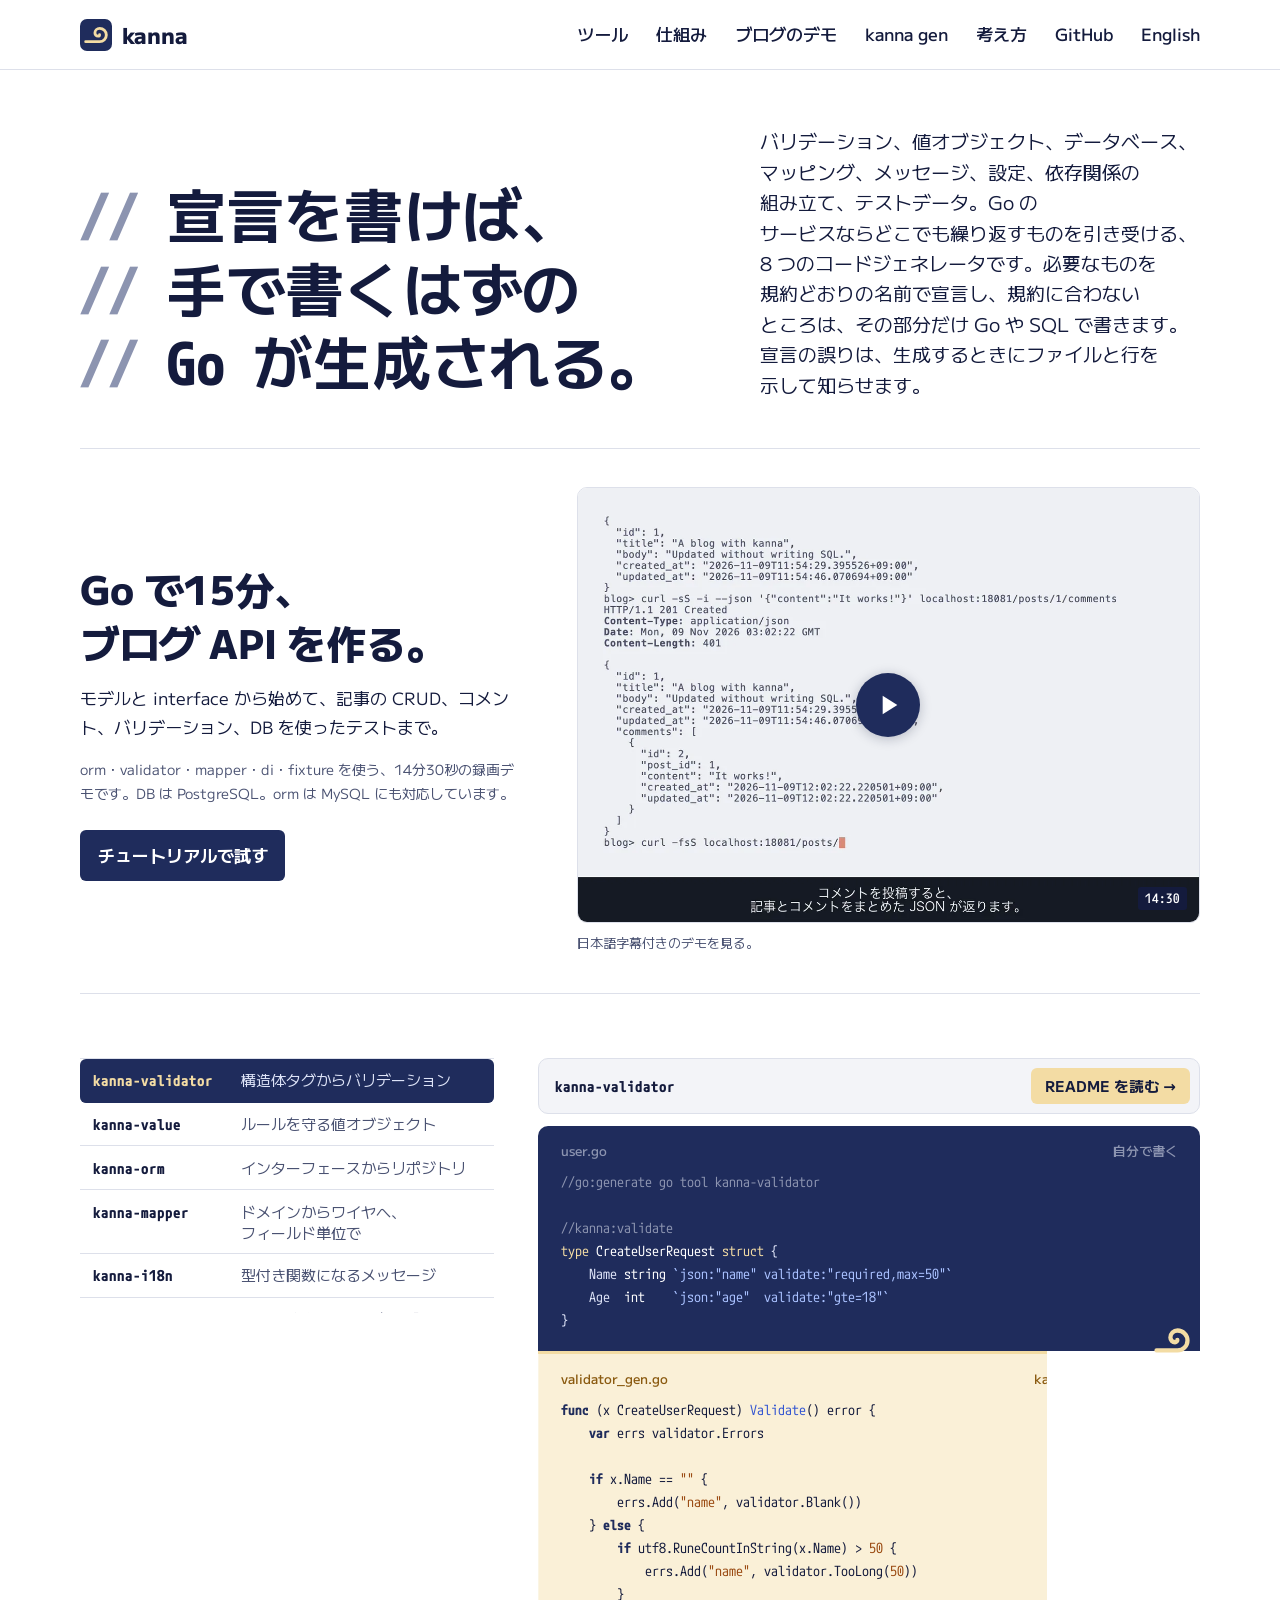
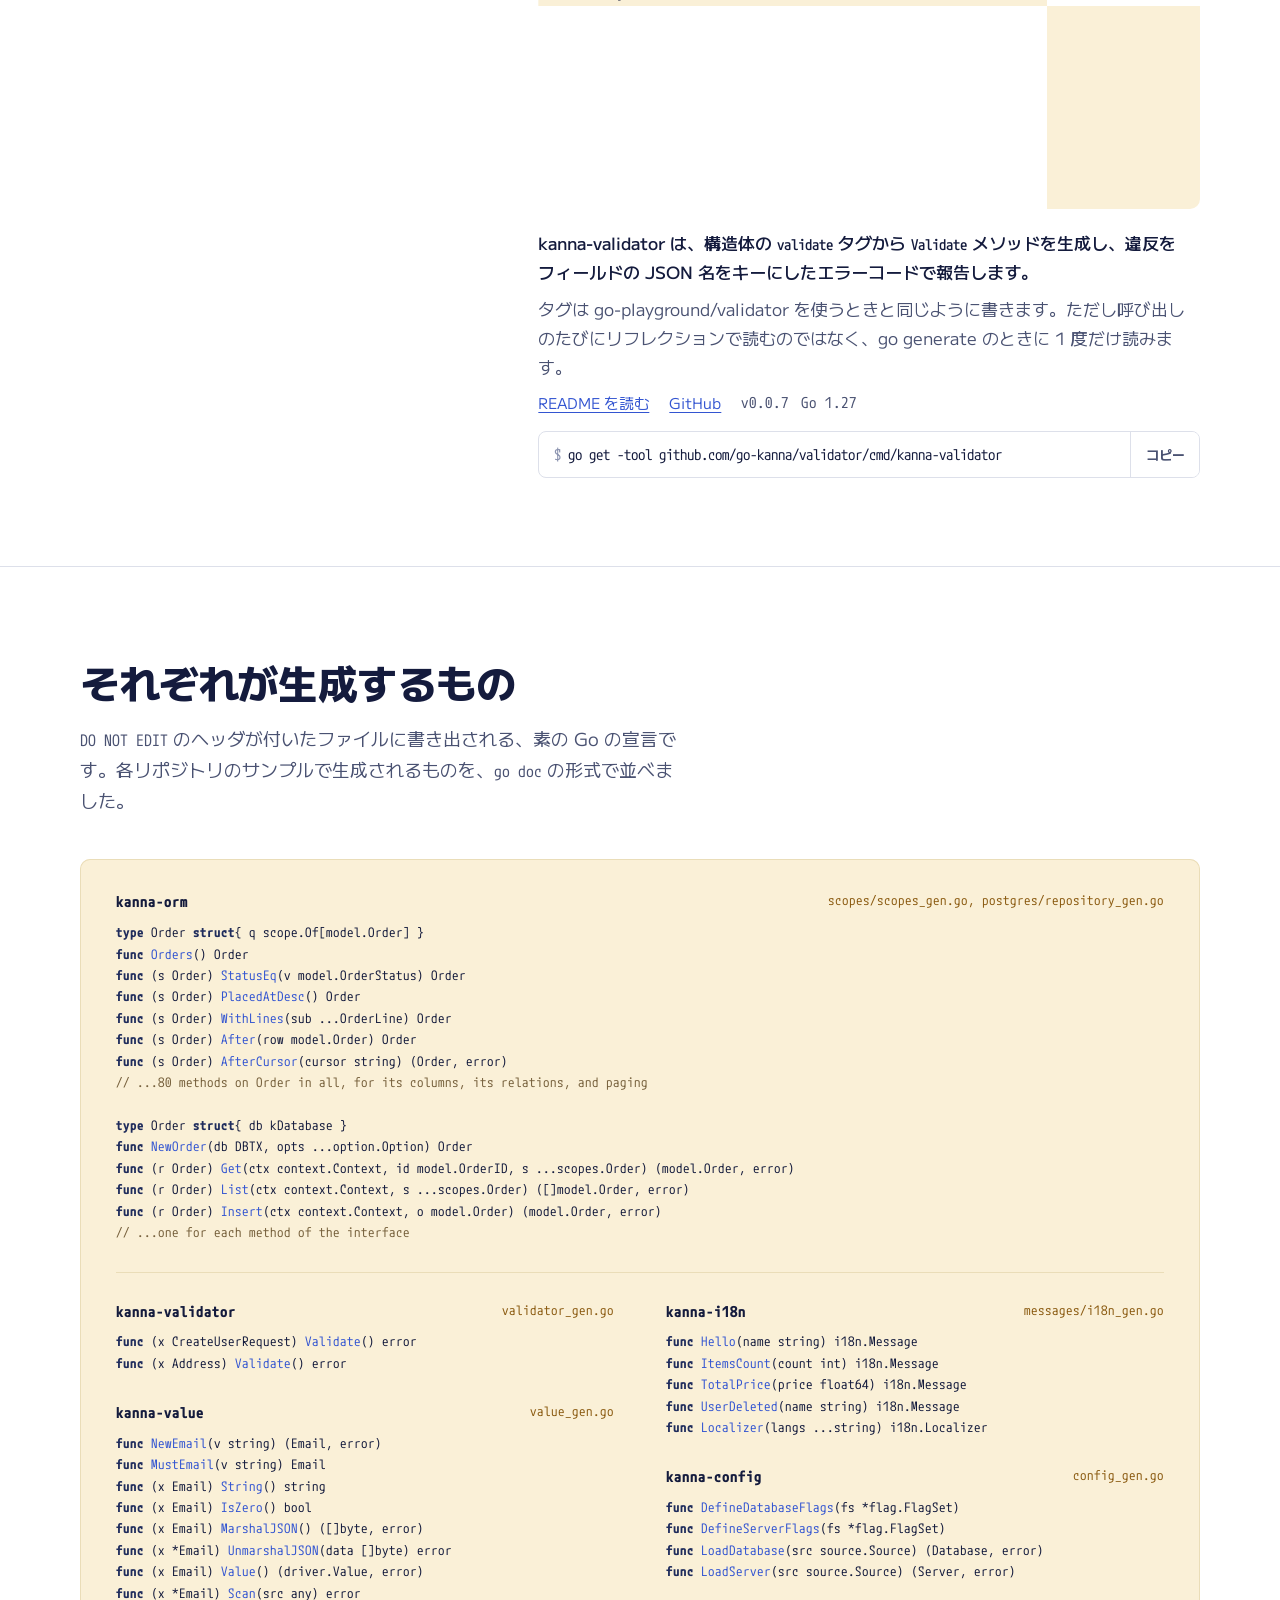
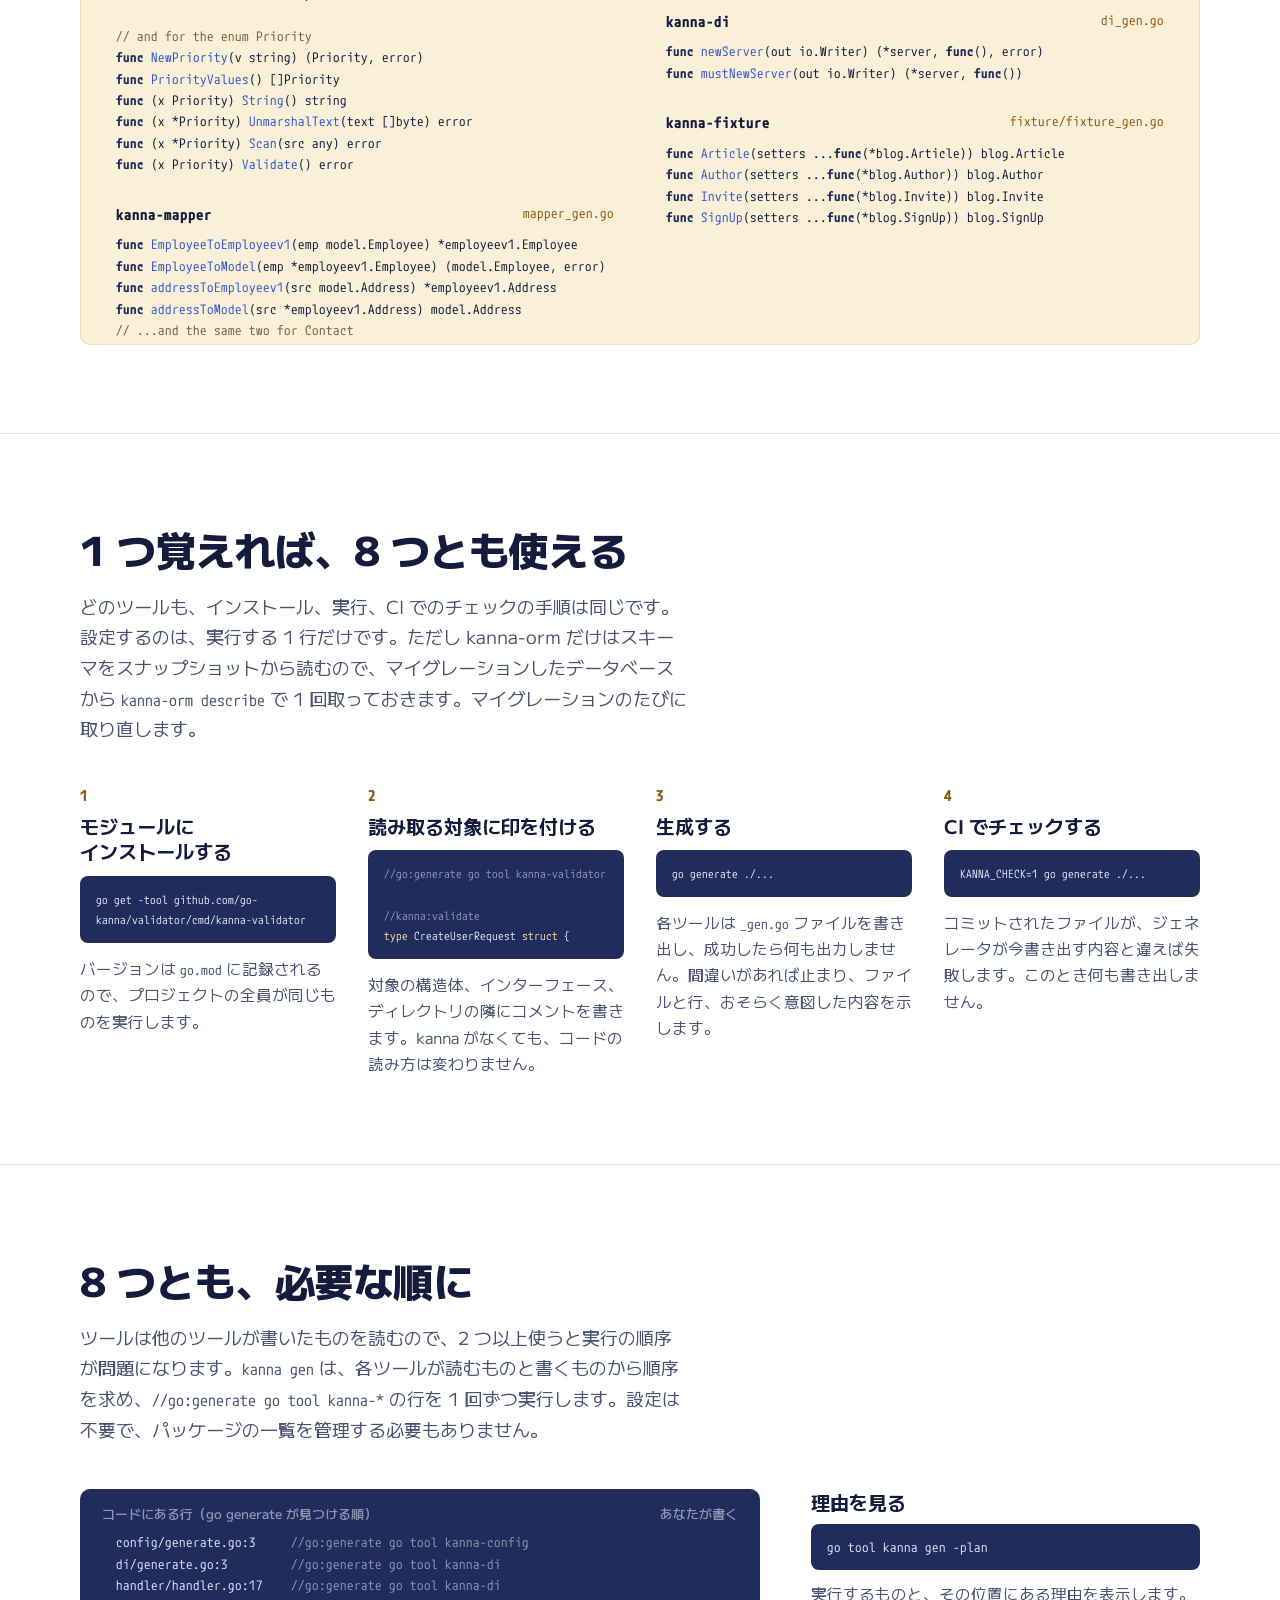
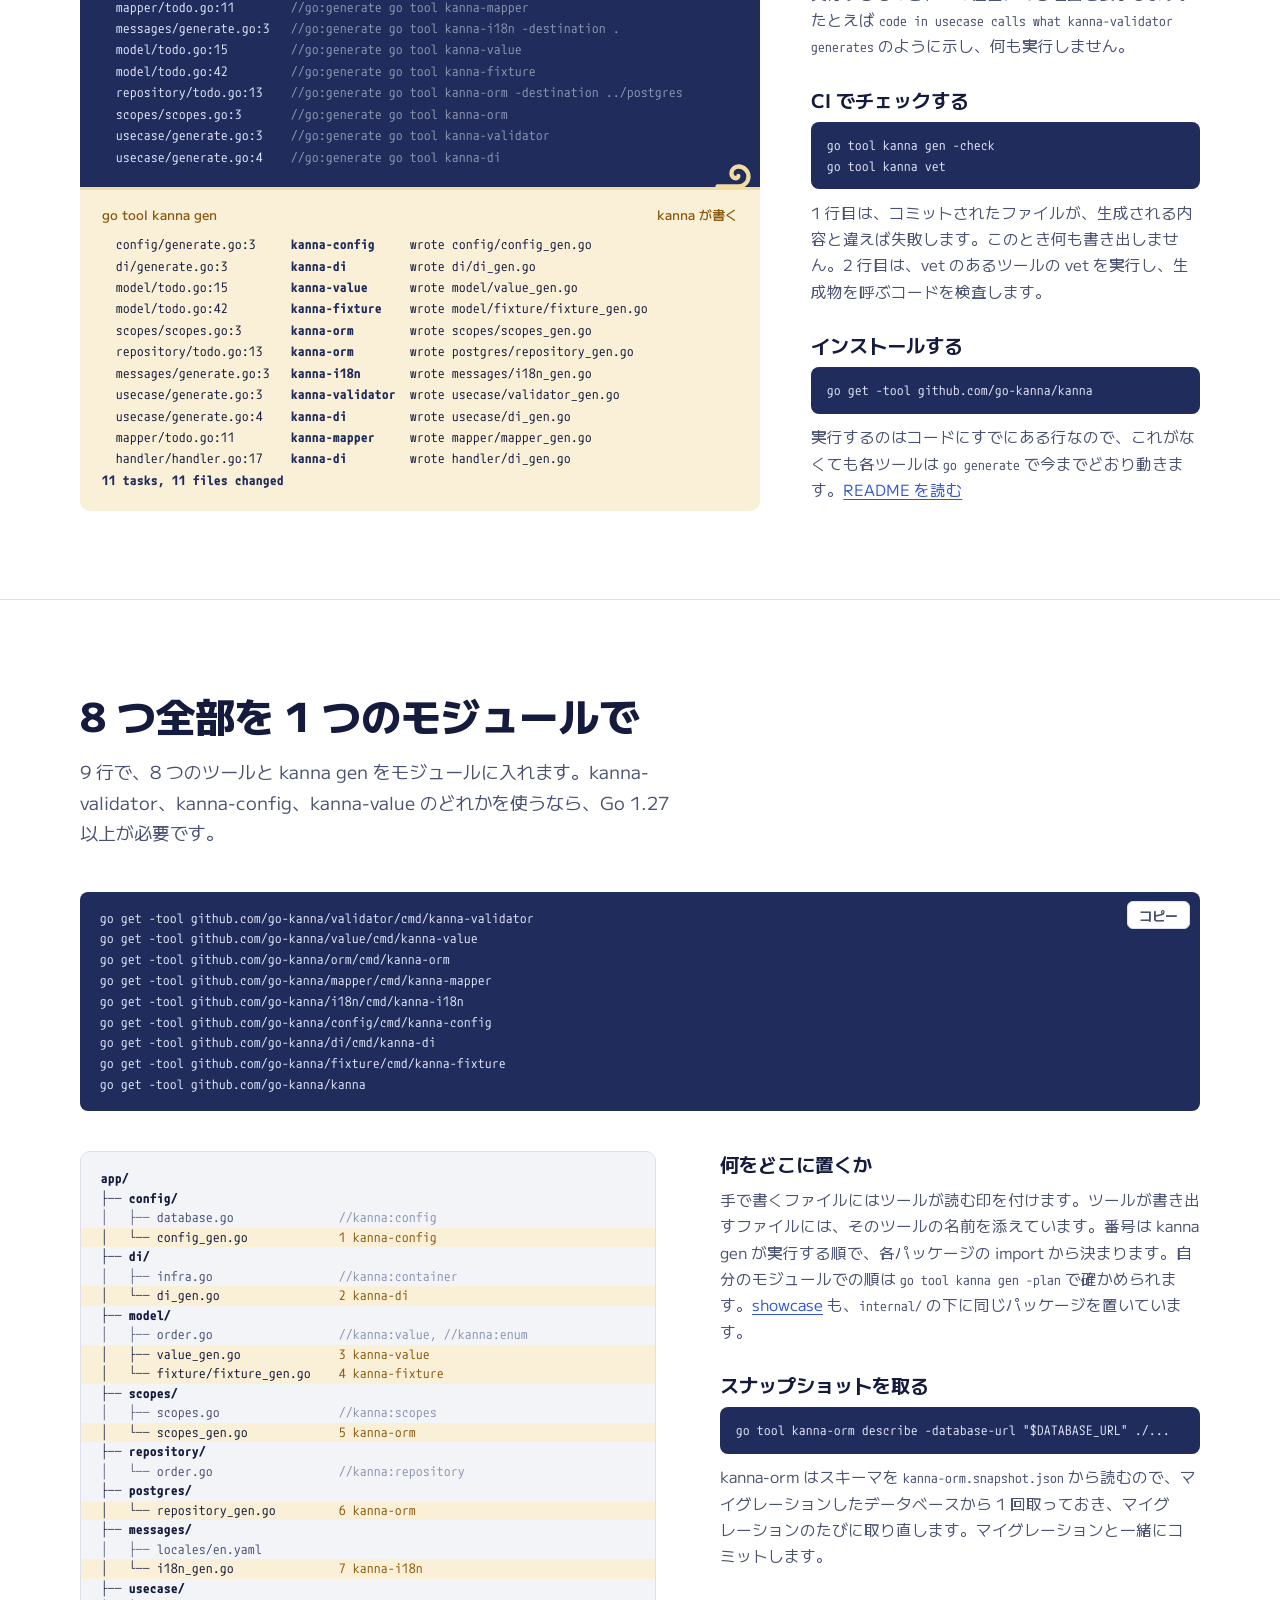
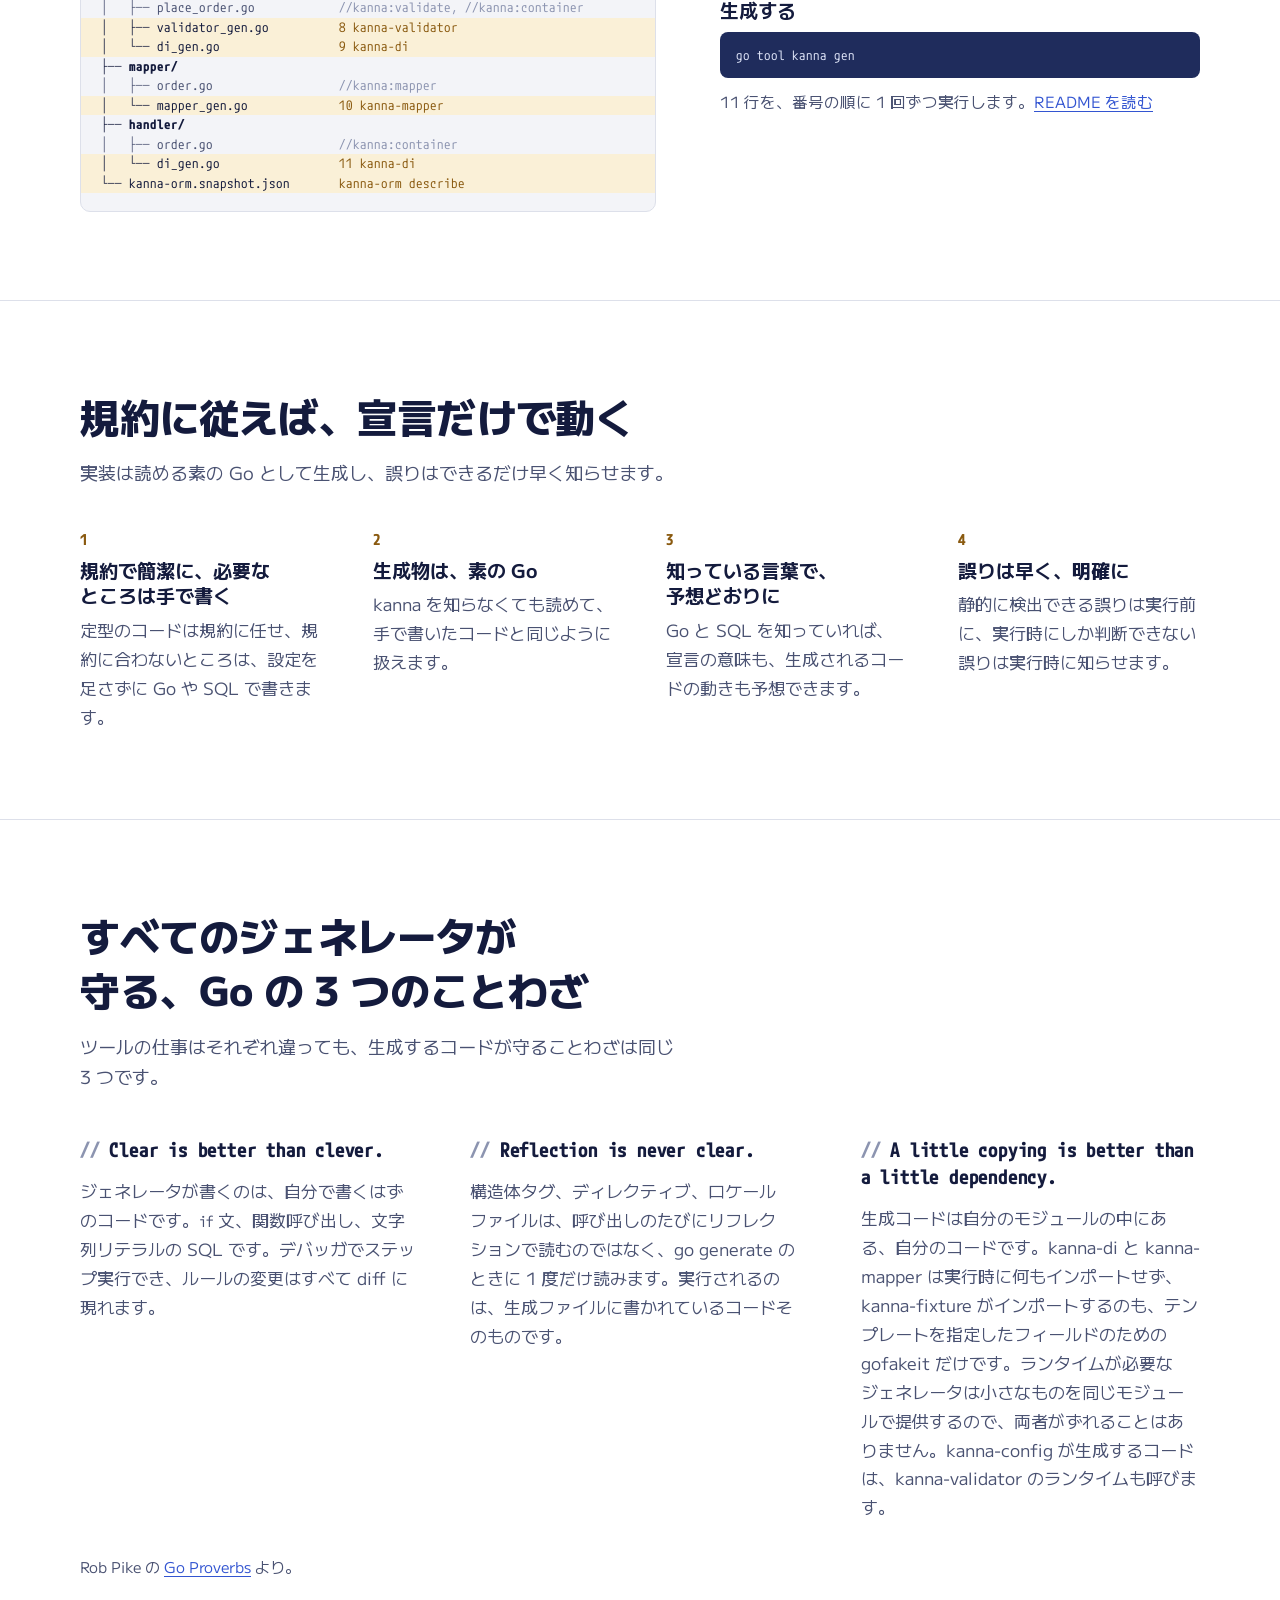
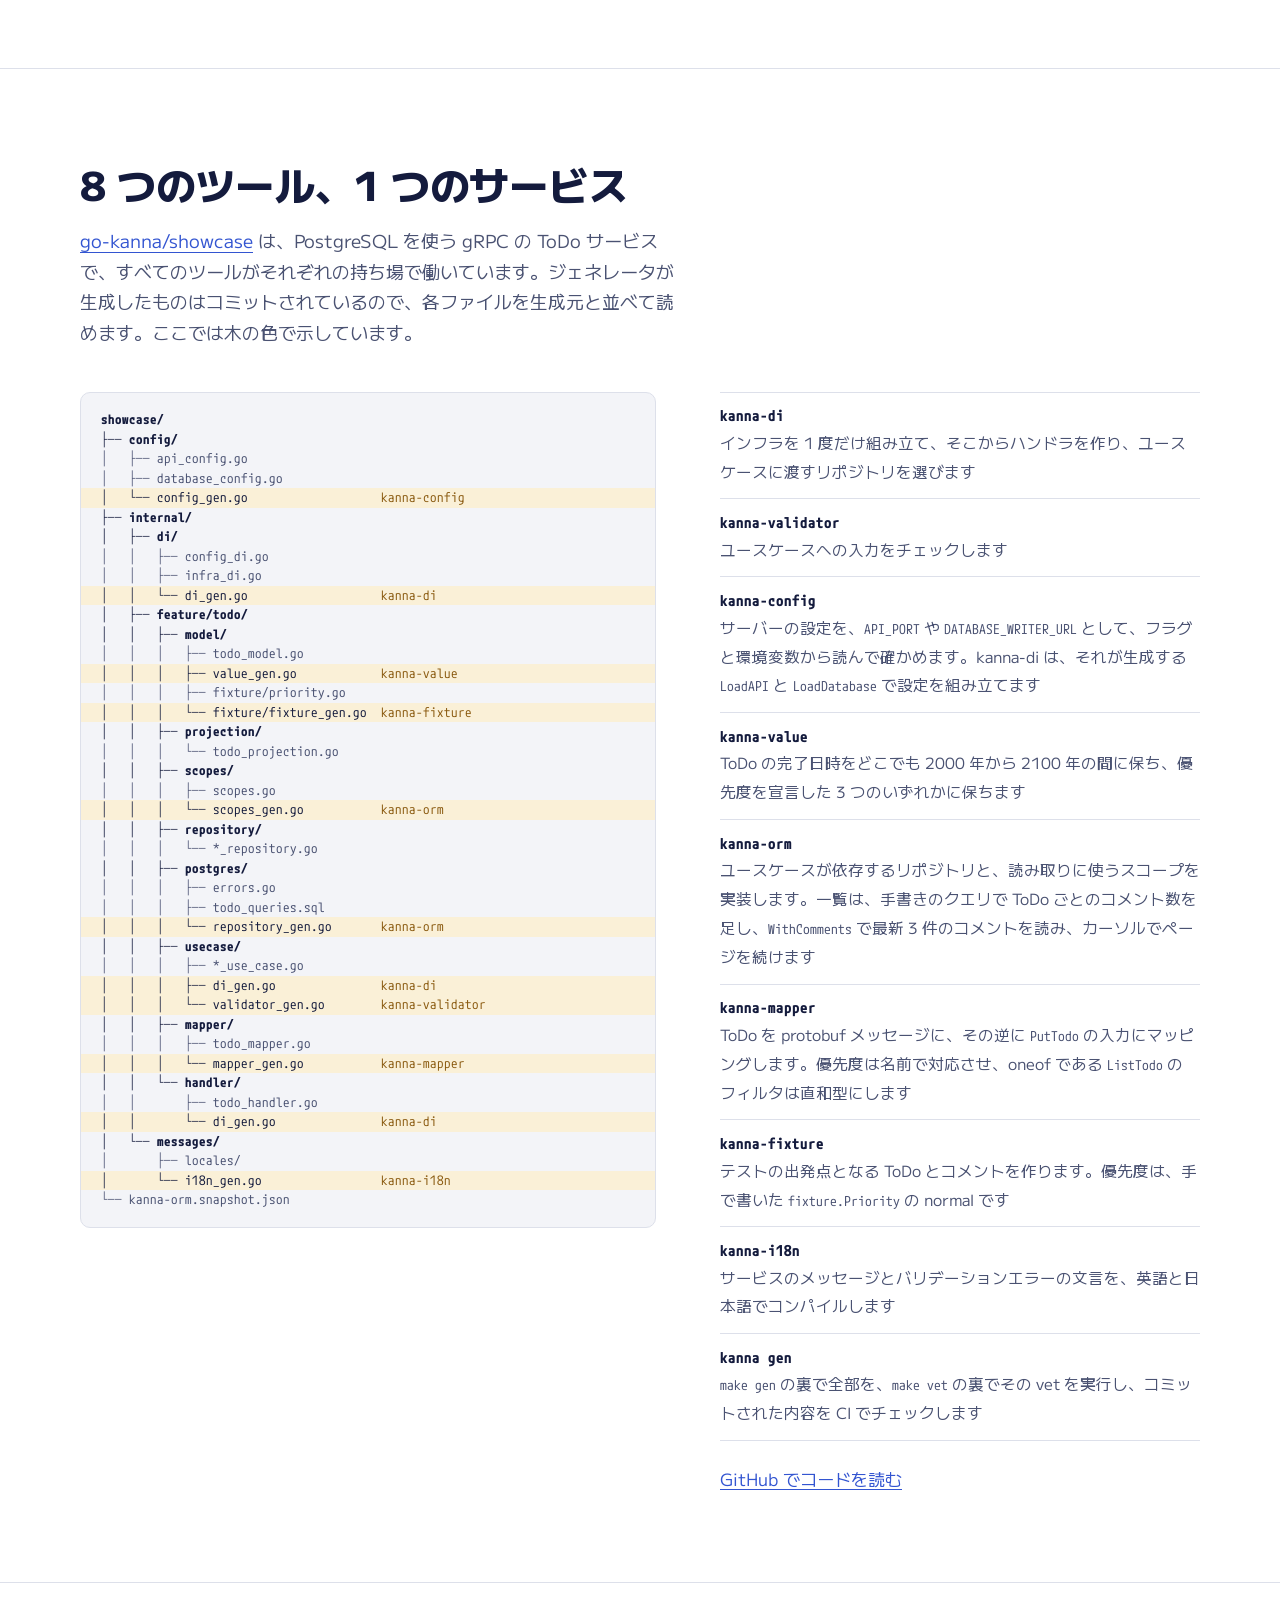
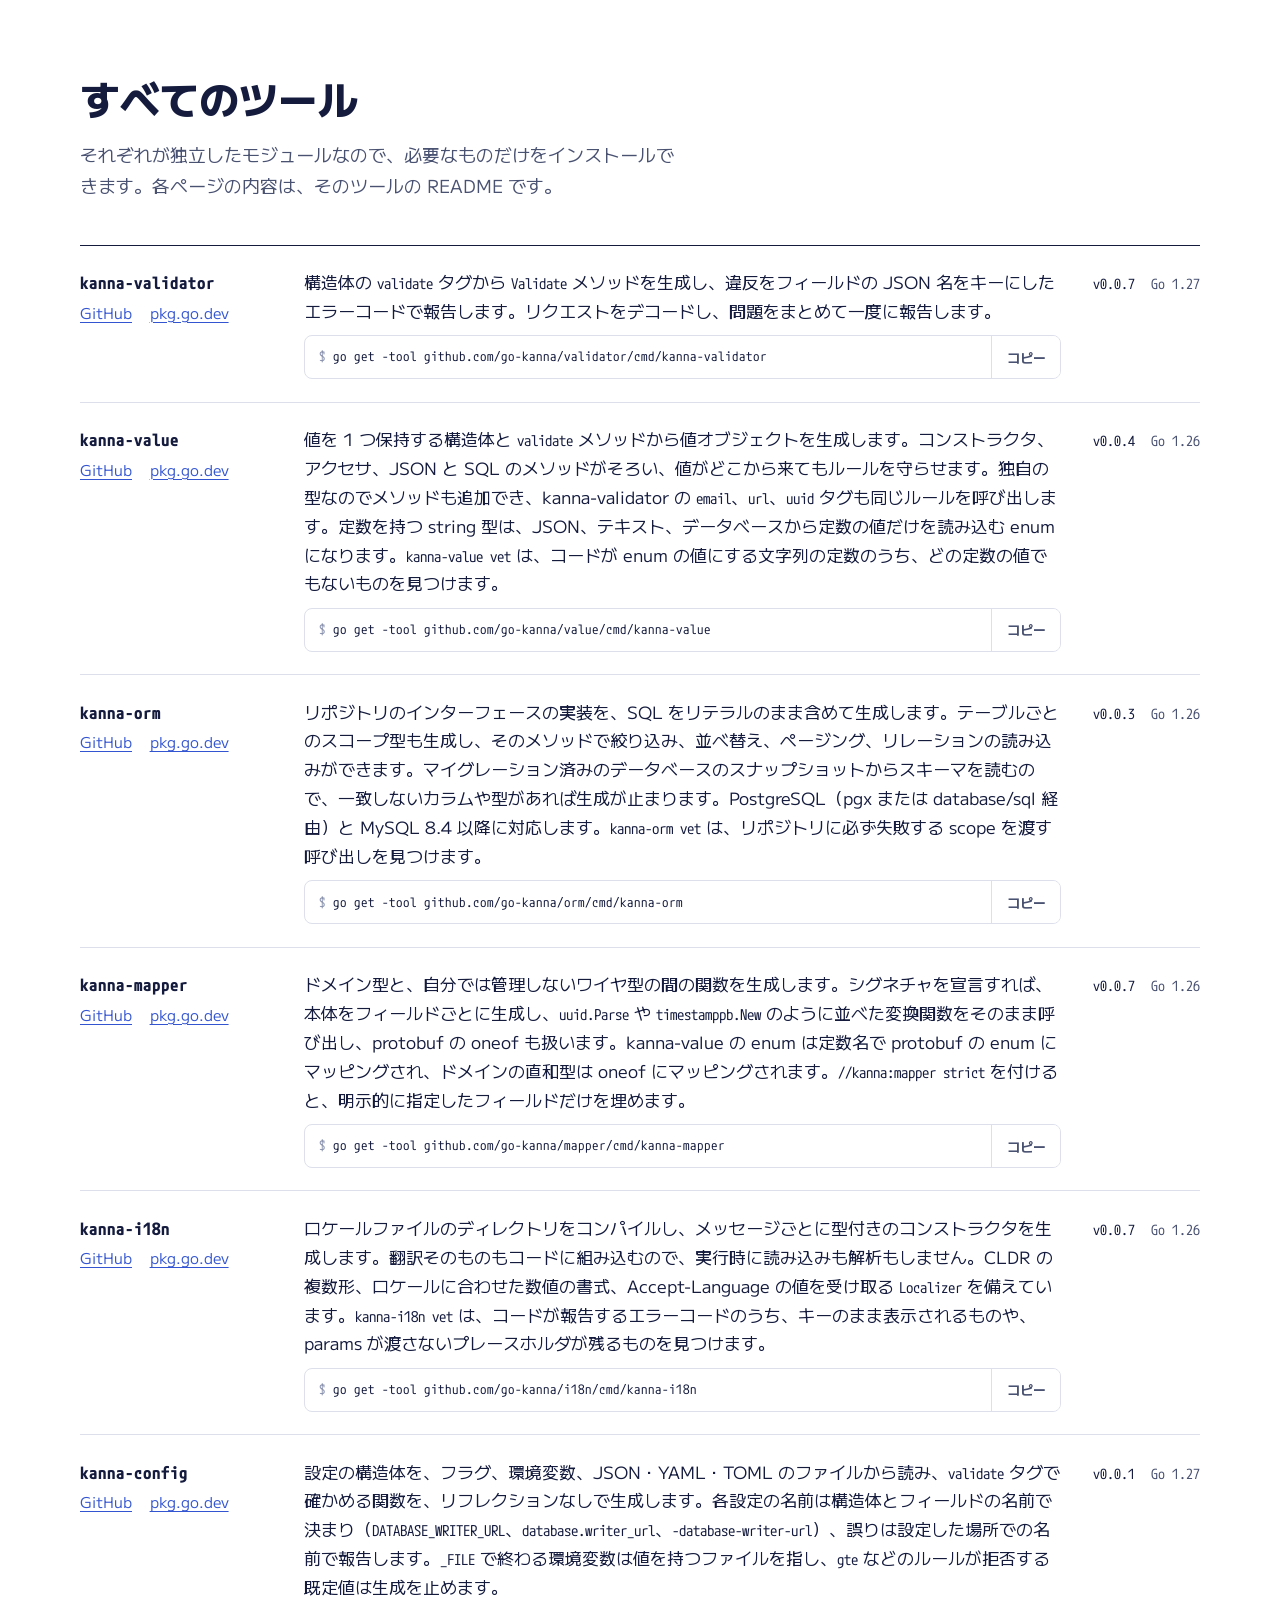
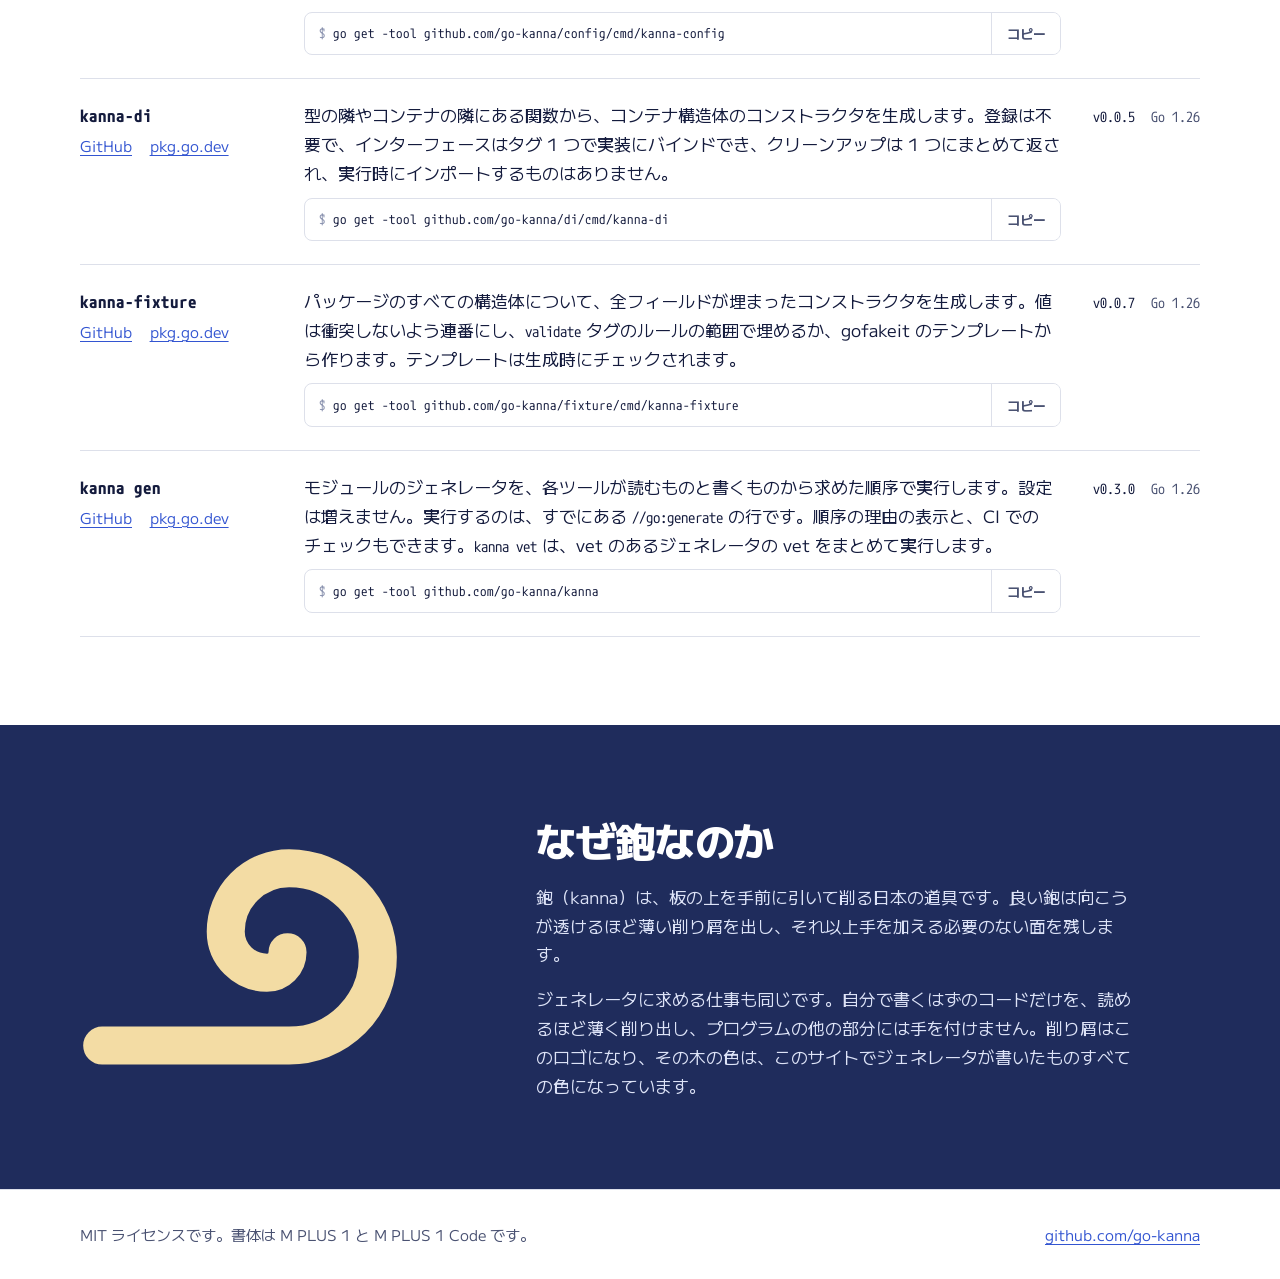
==== commit bcc8ab30: "docs: say that kanna-value needs Go 1.27 too" ====
--- a/ja/index.html
+++ b/ja/index.html
@@ -723,7 +723,7 @@
   <section class="start" id="start" aria-labelledby="start-title">
     <div class="wrap">
       <h2 id="start-title">8 つ全部を 1 つのモジュールで</h2>
-      <p class="intro">9 行で、8 つのツールと kanna gen をモジュールに入れます。8 つ全部を使うには <span data-go="go-kanna/config">Go 1.27</span> 以上が必要です。kanna-validator と kanna-config がその版を求めるからです。</p>
+      <p class="intro">9 行で、8 つのツールと kanna gen をモジュールに入れます。kanna-validator、kanna-config、kanna-value のどれかを使うなら、<span data-go="go-kanna/config">Go 1.27</span> 以上が必要です。</p>
       <div class="kit">
 <pre class="cmd"><code id="install-all">go get -tool github.com/go-kanna/validator/cmd/kanna-validator
 go get -tool github.com/go-kanna/value/cmd/kanna-value
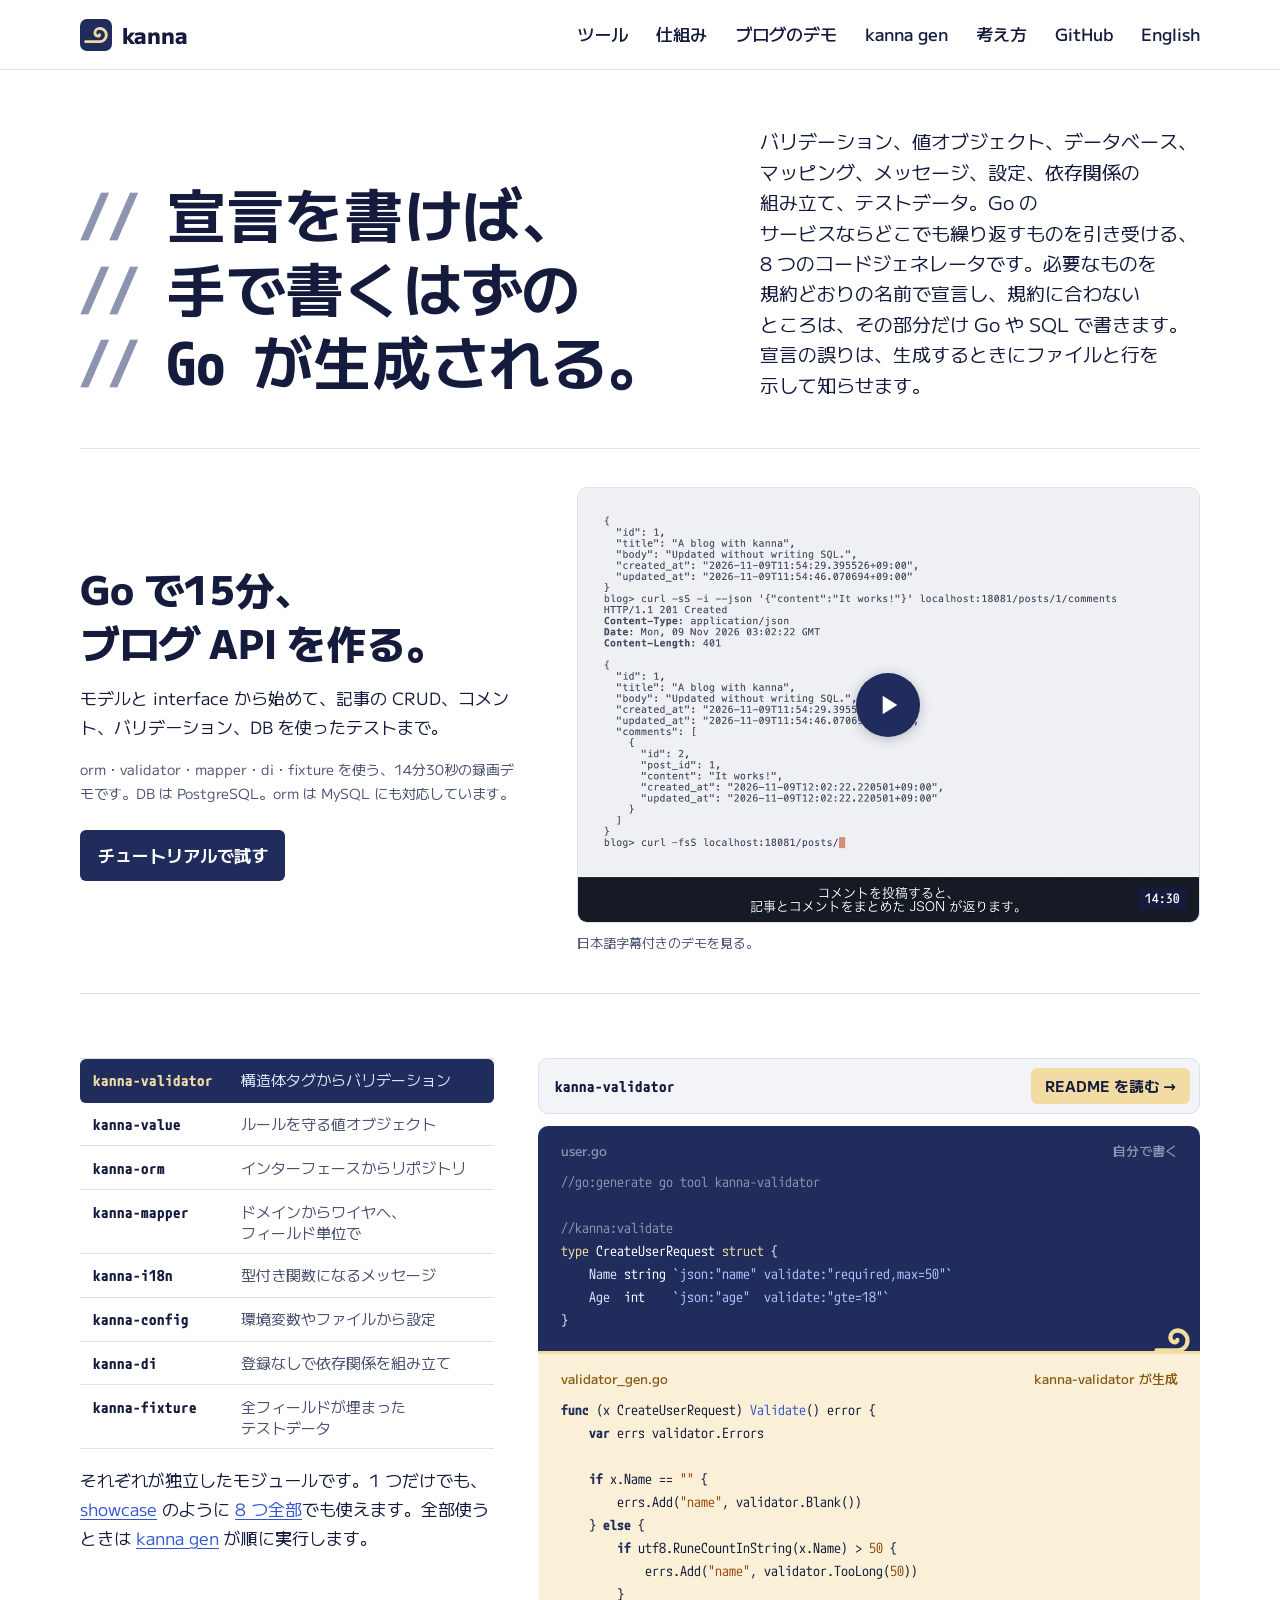
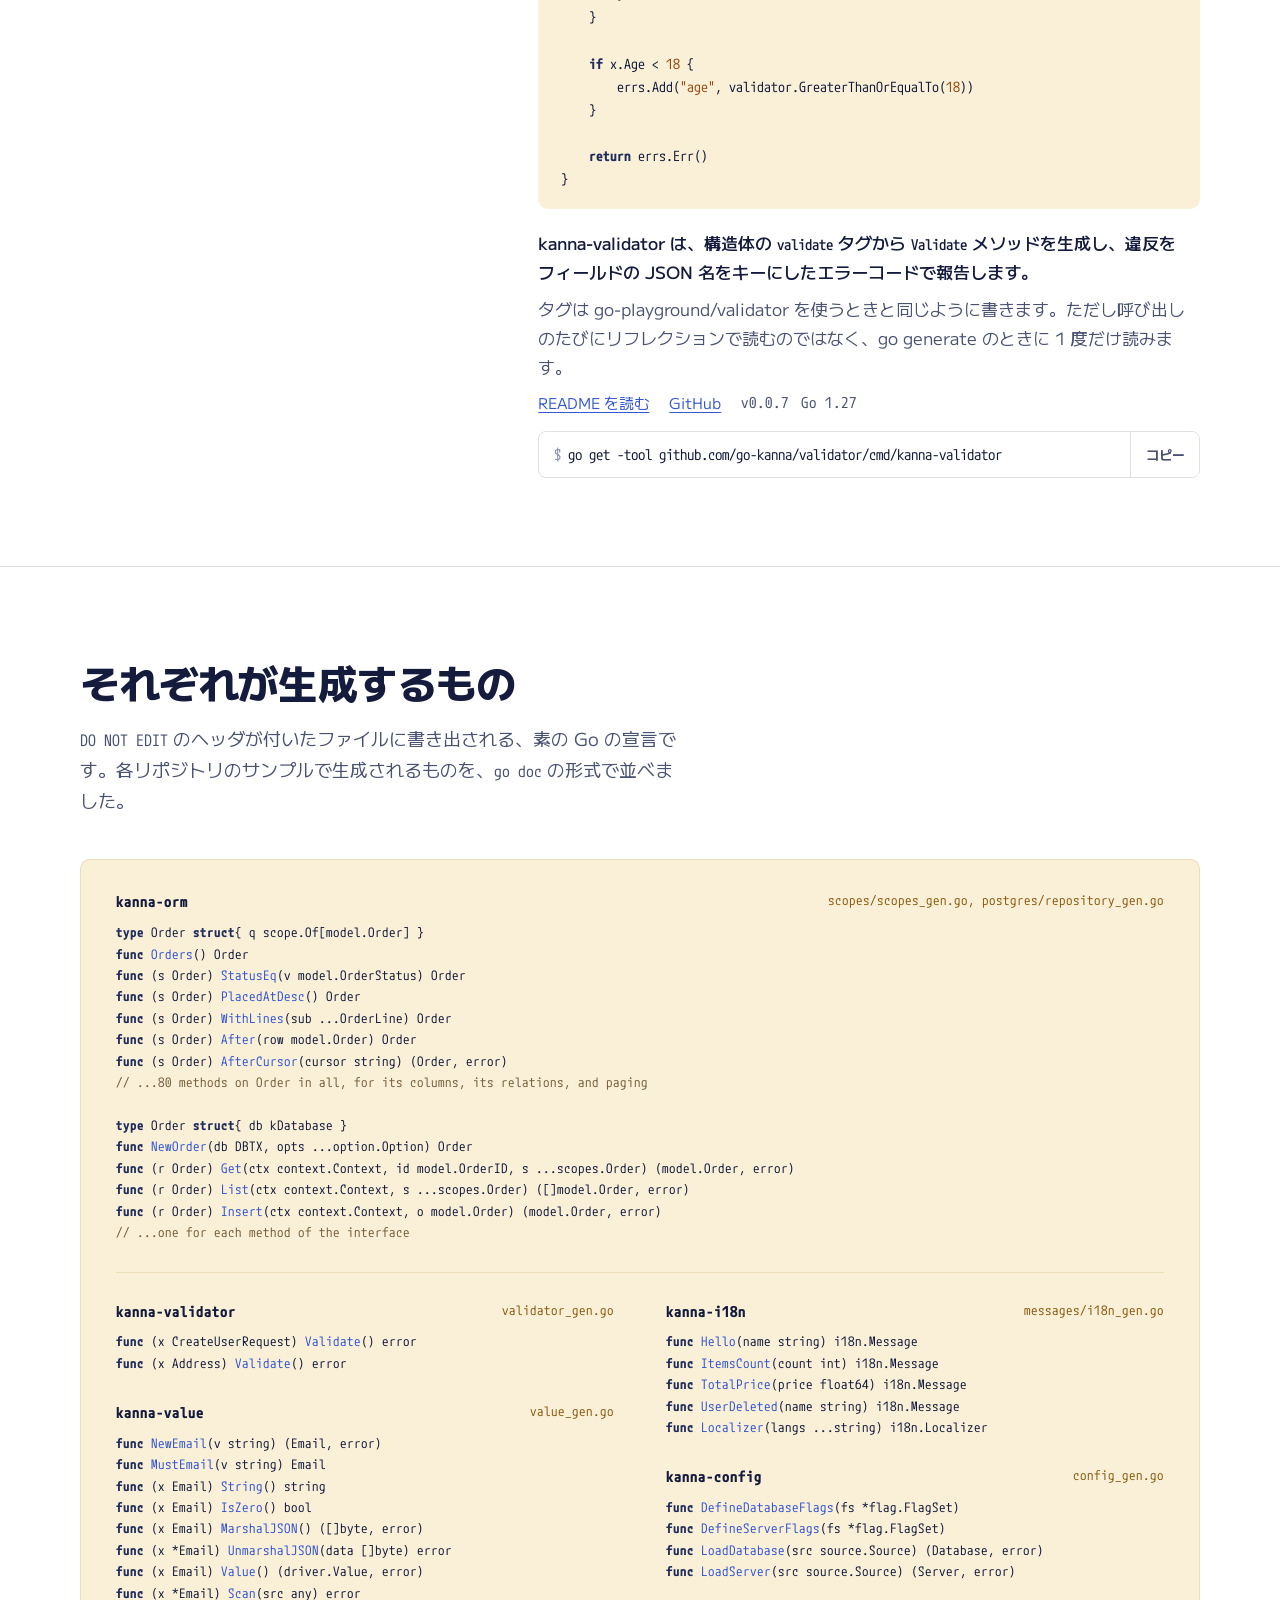
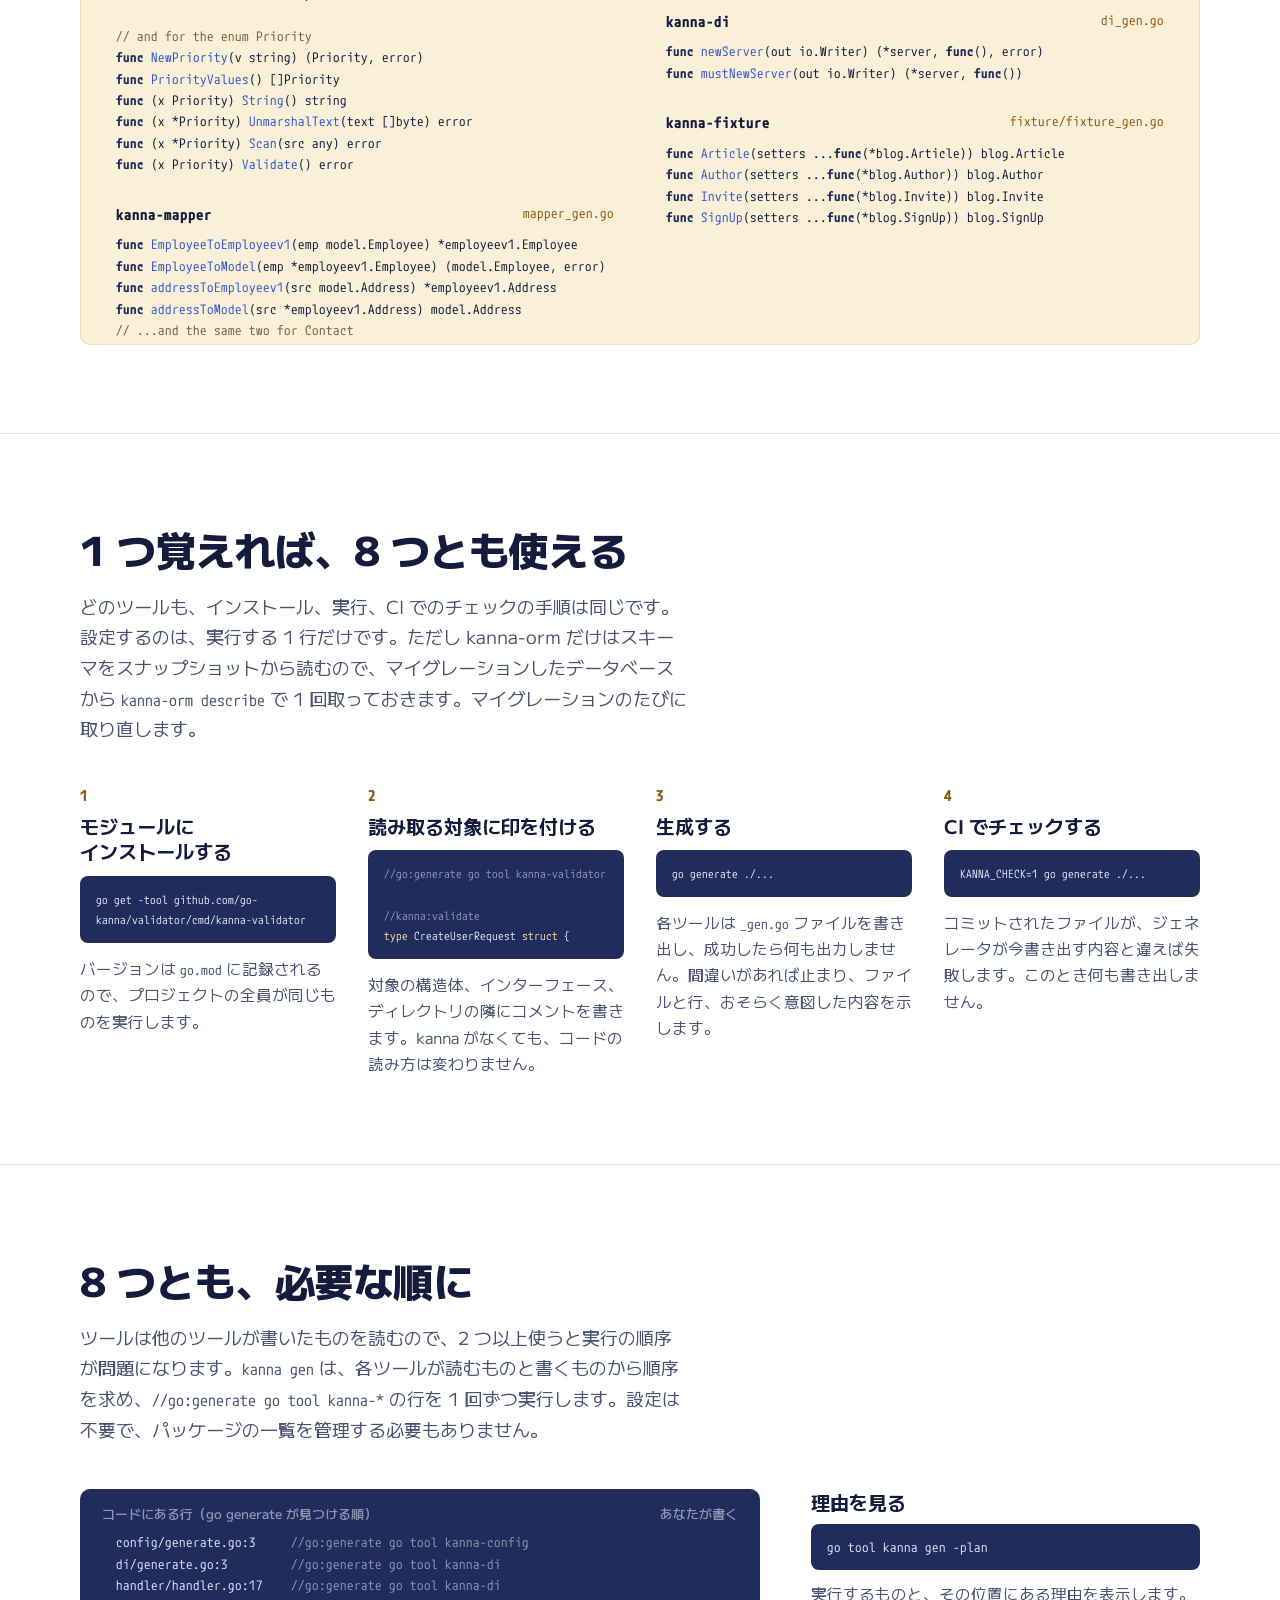
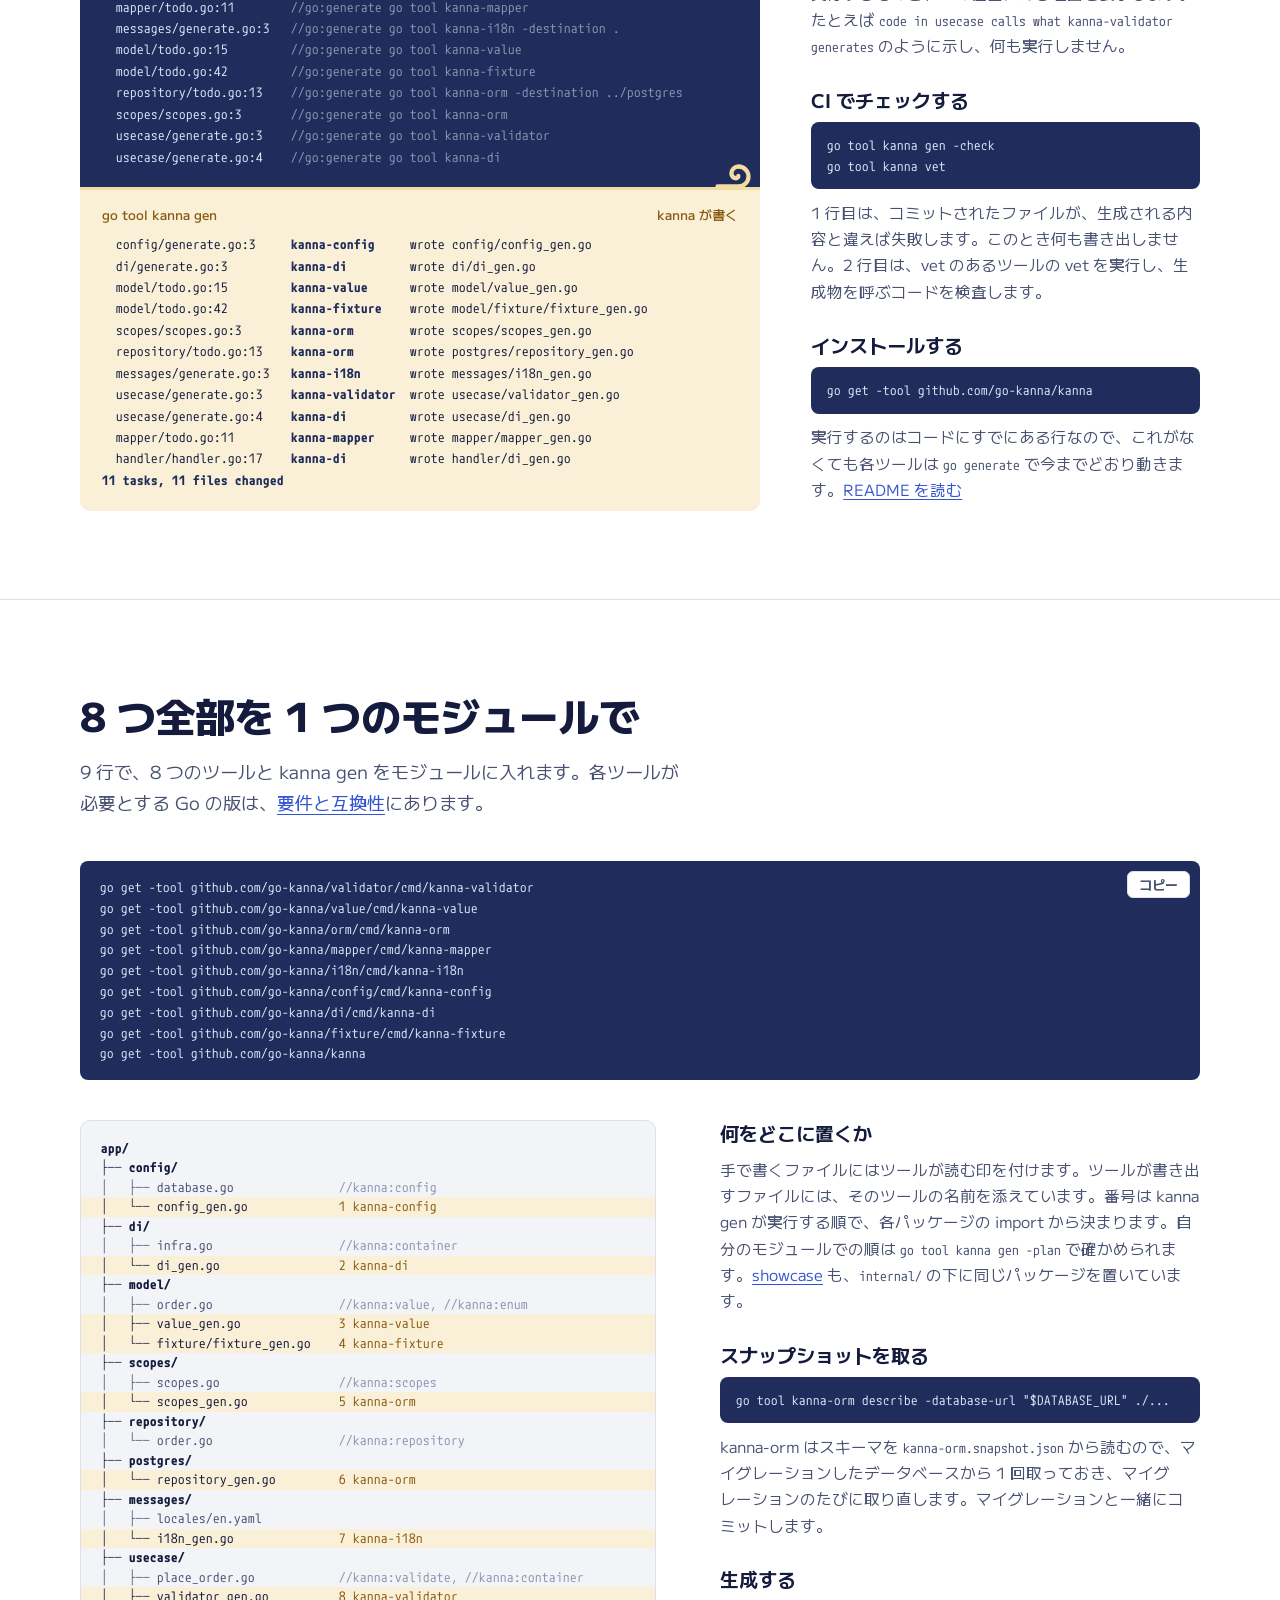
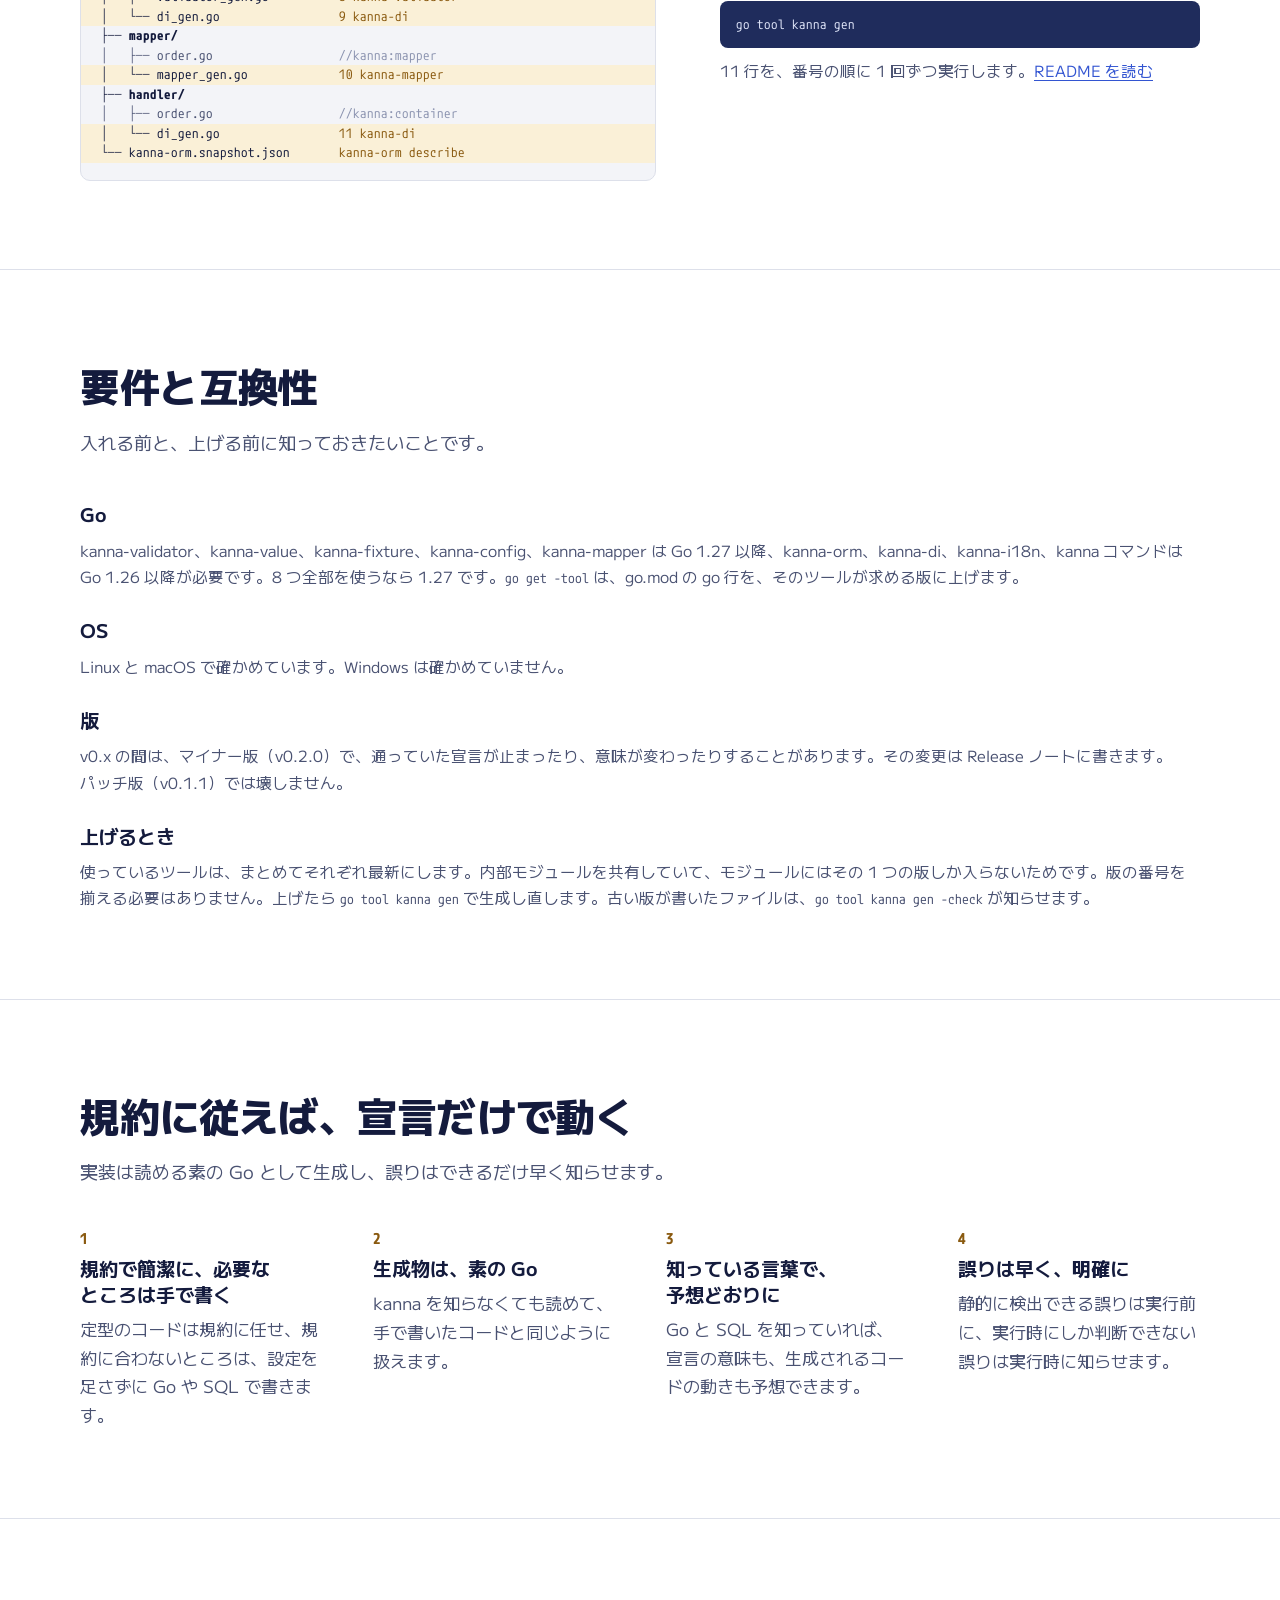
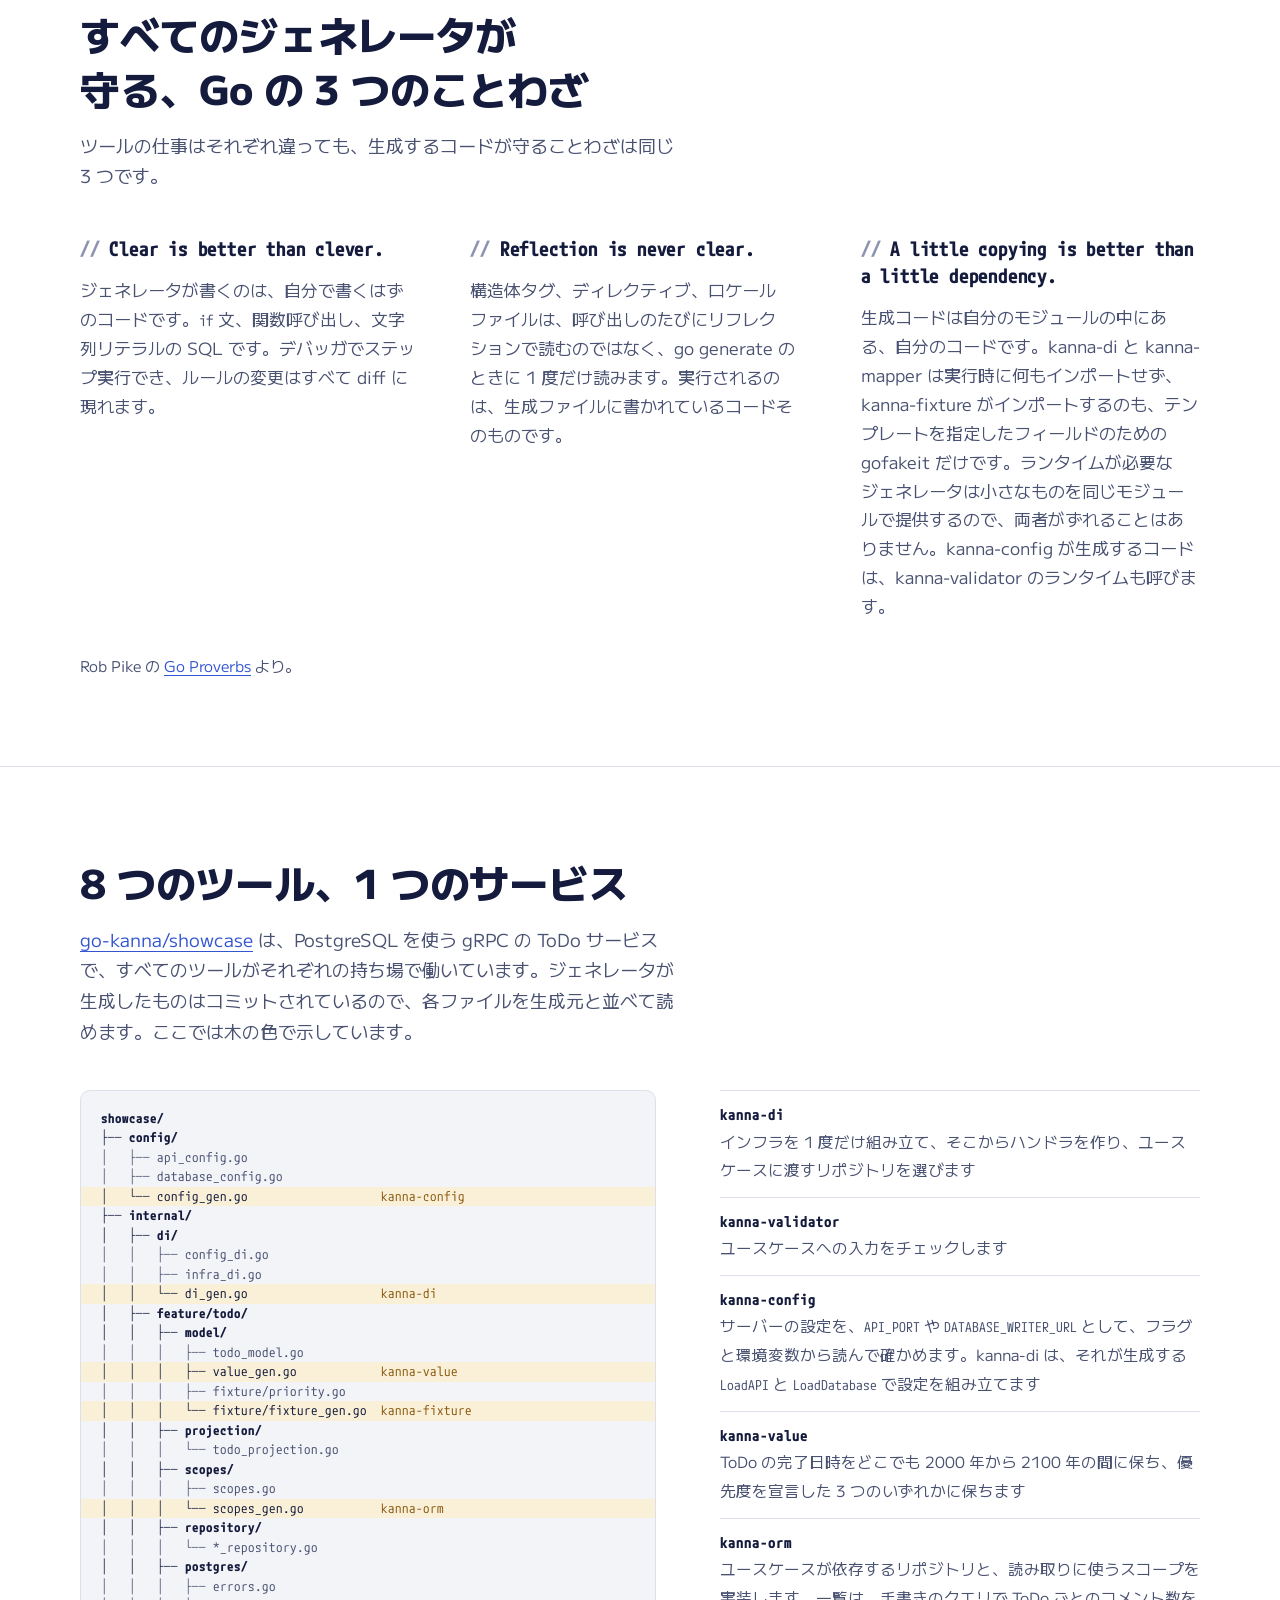
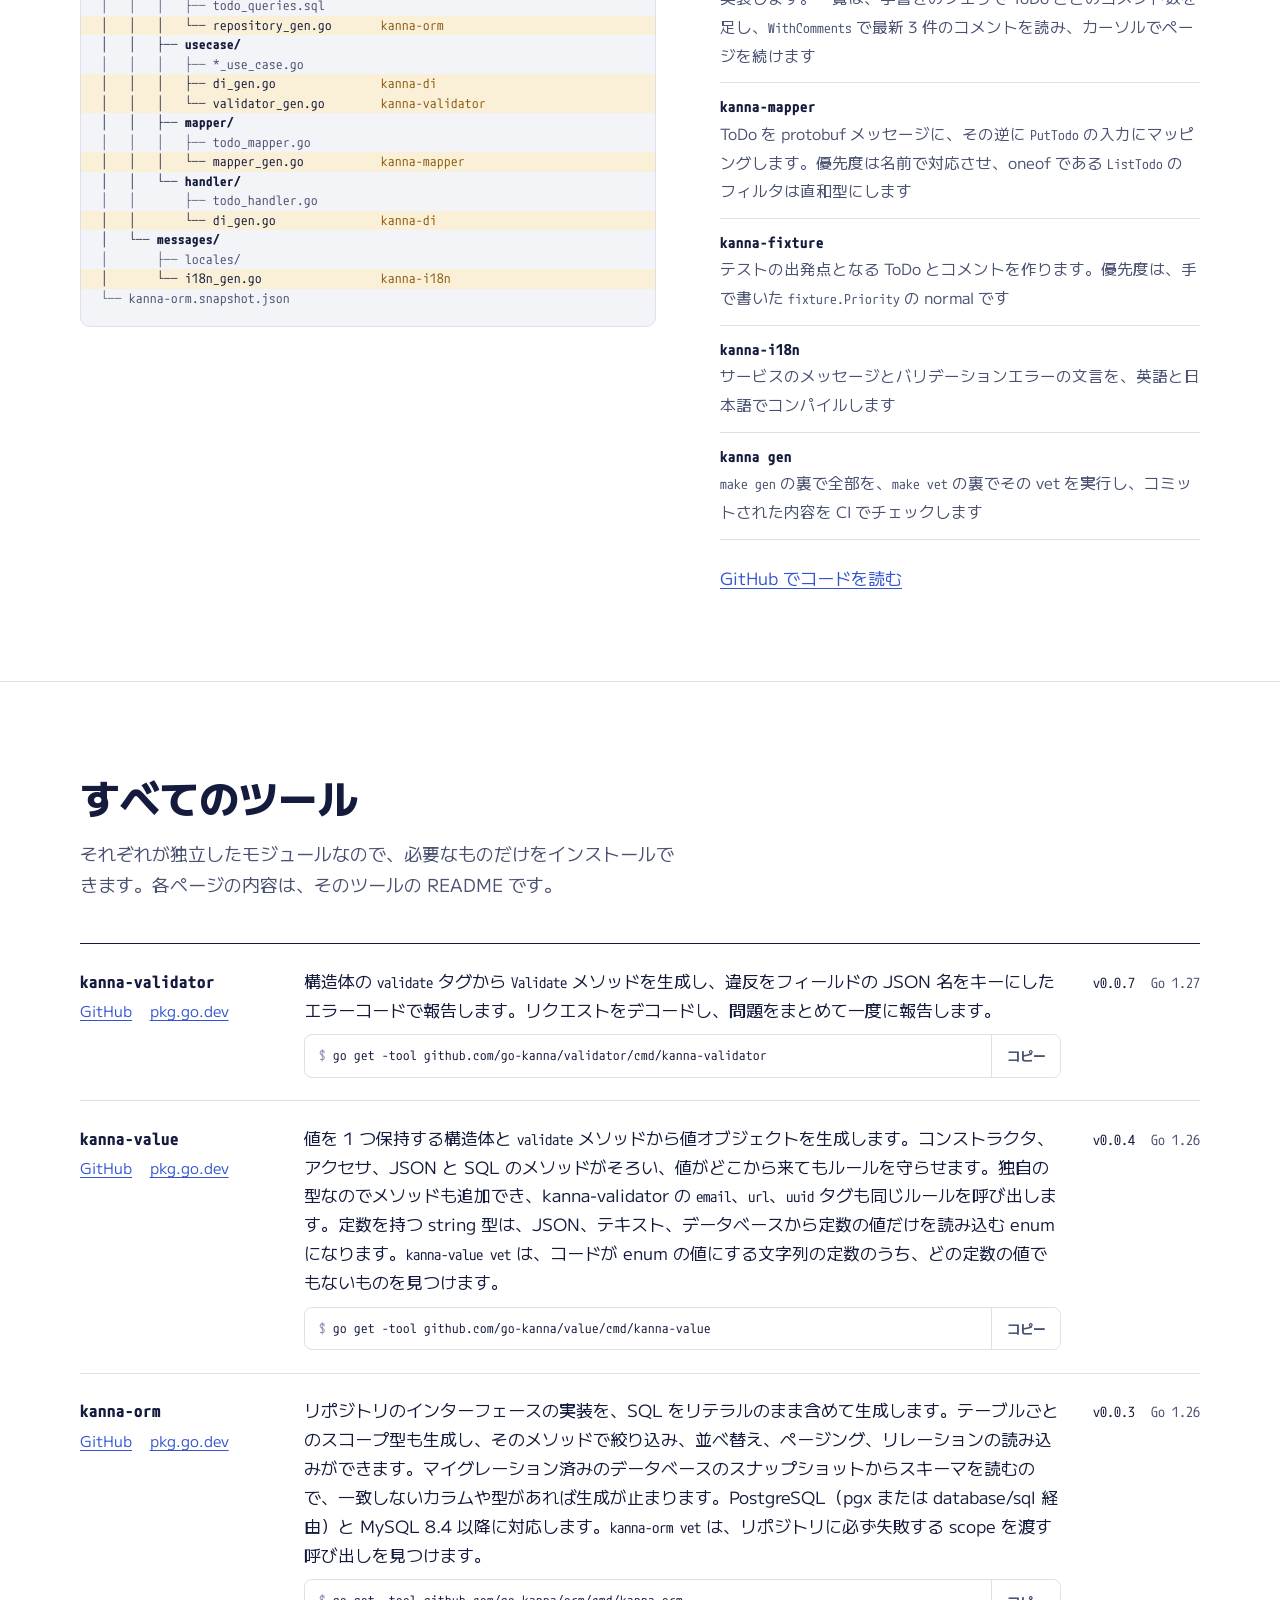
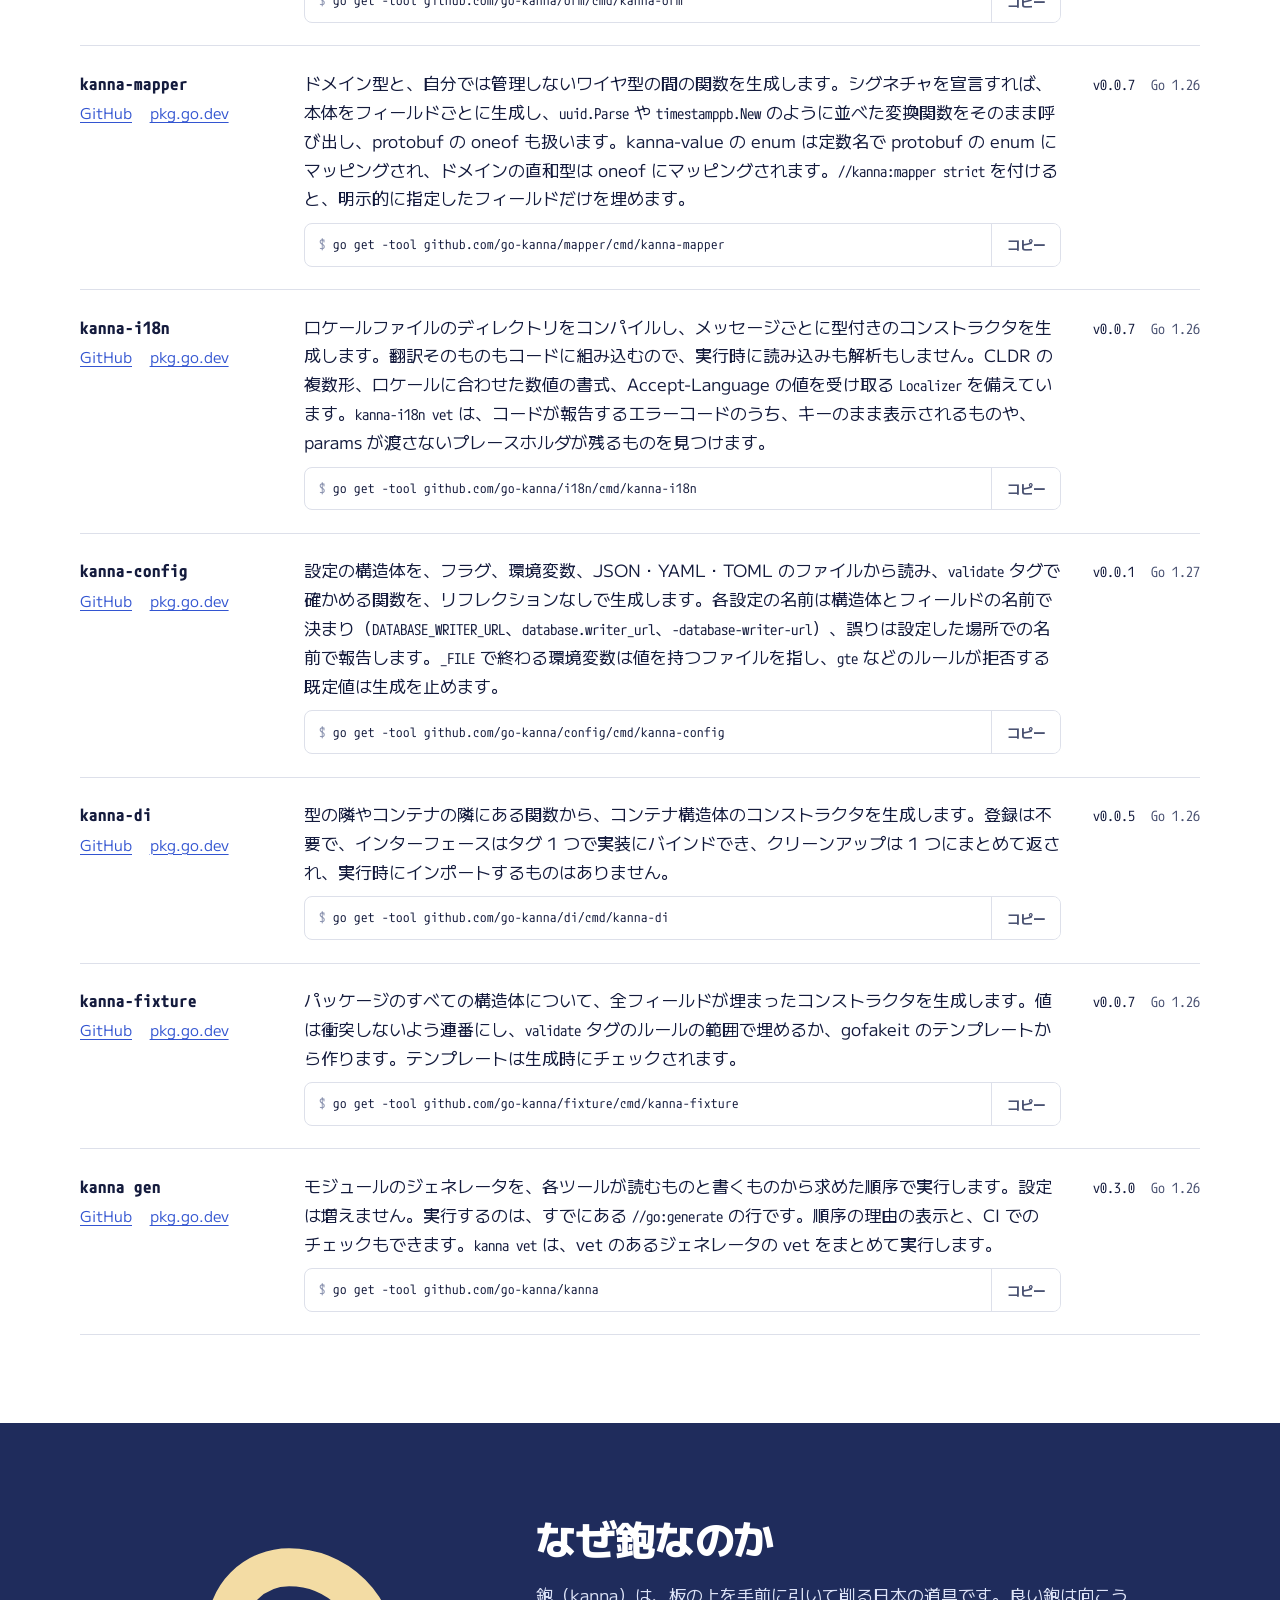
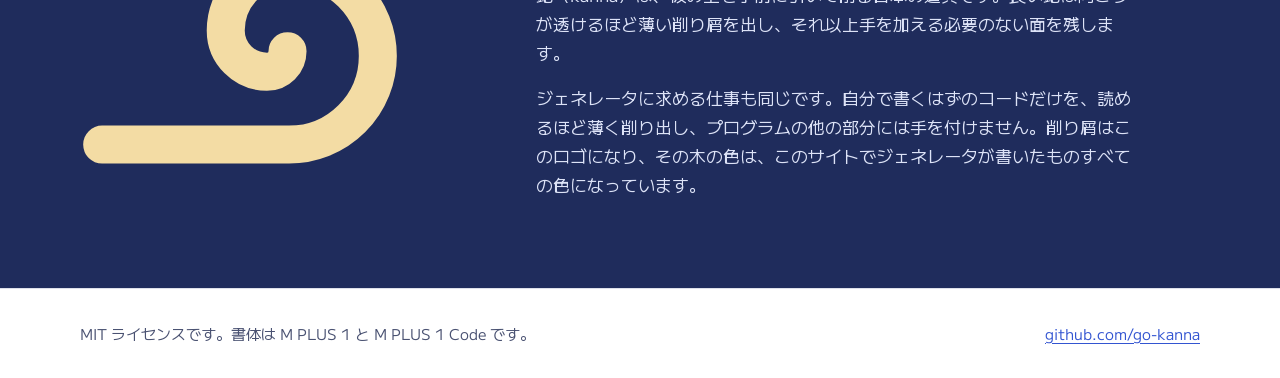
==== commit a4cd597d: "docs: add requirements and compatibility" ====
--- a/ja/index.html
+++ b/ja/index.html
@@ -723,7 +723,7 @@
   <section class="start" id="start" aria-labelledby="start-title">
     <div class="wrap">
       <h2 id="start-title">8 つ全部を 1 つのモジュールで</h2>
-      <p class="intro">9 行で、8 つのツールと kanna gen をモジュールに入れます。kanna-validator、kanna-config、kanna-value のどれかを使うなら、<span data-go="go-kanna/config">Go 1.27</span> 以上が必要です。</p>
+      <p class="intro">9 行で、8 つのツールと kanna gen をモジュールに入れます。各ツールが必要とする Go の版は、<a href="#requirements">要件と互換性</a>にあります。</p>
       <div class="kit">
 <pre class="cmd"><code id="install-all">go get -tool github.com/go-kanna/validator/cmd/kanna-validator
 go get -tool github.com/go-kanna/value/cmd/kanna-value
@@ -758,6 +758,31 @@
     </div>
   </section>
 
+  <section class="requirements" id="requirements" aria-labelledby="requirements-title">
+    <div class="wrap">
+      <h2 id="requirements-title">要件と互換性</h2>
+      <p class="intro">入れる前と、上げる前に知っておきたいことです。</p>
+      <ul class="ways">
+        <li>
+          <h3>Go</h3>
+          <p>kanna-validator、kanna-value、kanna-fixture、kanna-config、kanna-mapper は Go 1.27 以降、kanna-orm、kanna-di、kanna-i18n、kanna コマンドは Go 1.26 以降が必要です。8 つ全部を使うなら 1.27 です。<code>go get -tool</code> は、go.mod の go 行を、そのツールが求める版に上げます。</p>
+        </li>
+        <li>
+          <h3>OS</h3>
+          <p>Linux と macOS で確かめています。Windows は確かめていません。</p>
+        </li>
+        <li>
+          <h3>版</h3>
+          <p>v0.x の間は、マイナー版（v0.2.0）で、通っていた宣言が止まったり、意味が変わったりすることがあります。その変更は Release ノートに書きます。パッチ版（v0.1.1）では壊しません。</p>
+        </li>
+        <li>
+          <h3>上げるとき</h3>
+          <p>使っているツールは、まとめてそれぞれ最新にします。内部モジュールを共有していて、モジュールにはその 1 つの版しか入らないためです。版の番号を揃える必要はありません。上げたら <code>go tool kanna gen</code> で生成し直します。古い版が書いたファイルは、<code>go tool kanna gen -check</code> が知らせます。</p>
+        </li>
+      </ul>
+    </div>
+  </section>
+
   <section class="principles" id="principles" aria-labelledby="principles-title">
     <div class="wrap">
       <h2 id="principles-title">規約に従えば、宣言だけで動く</h2>
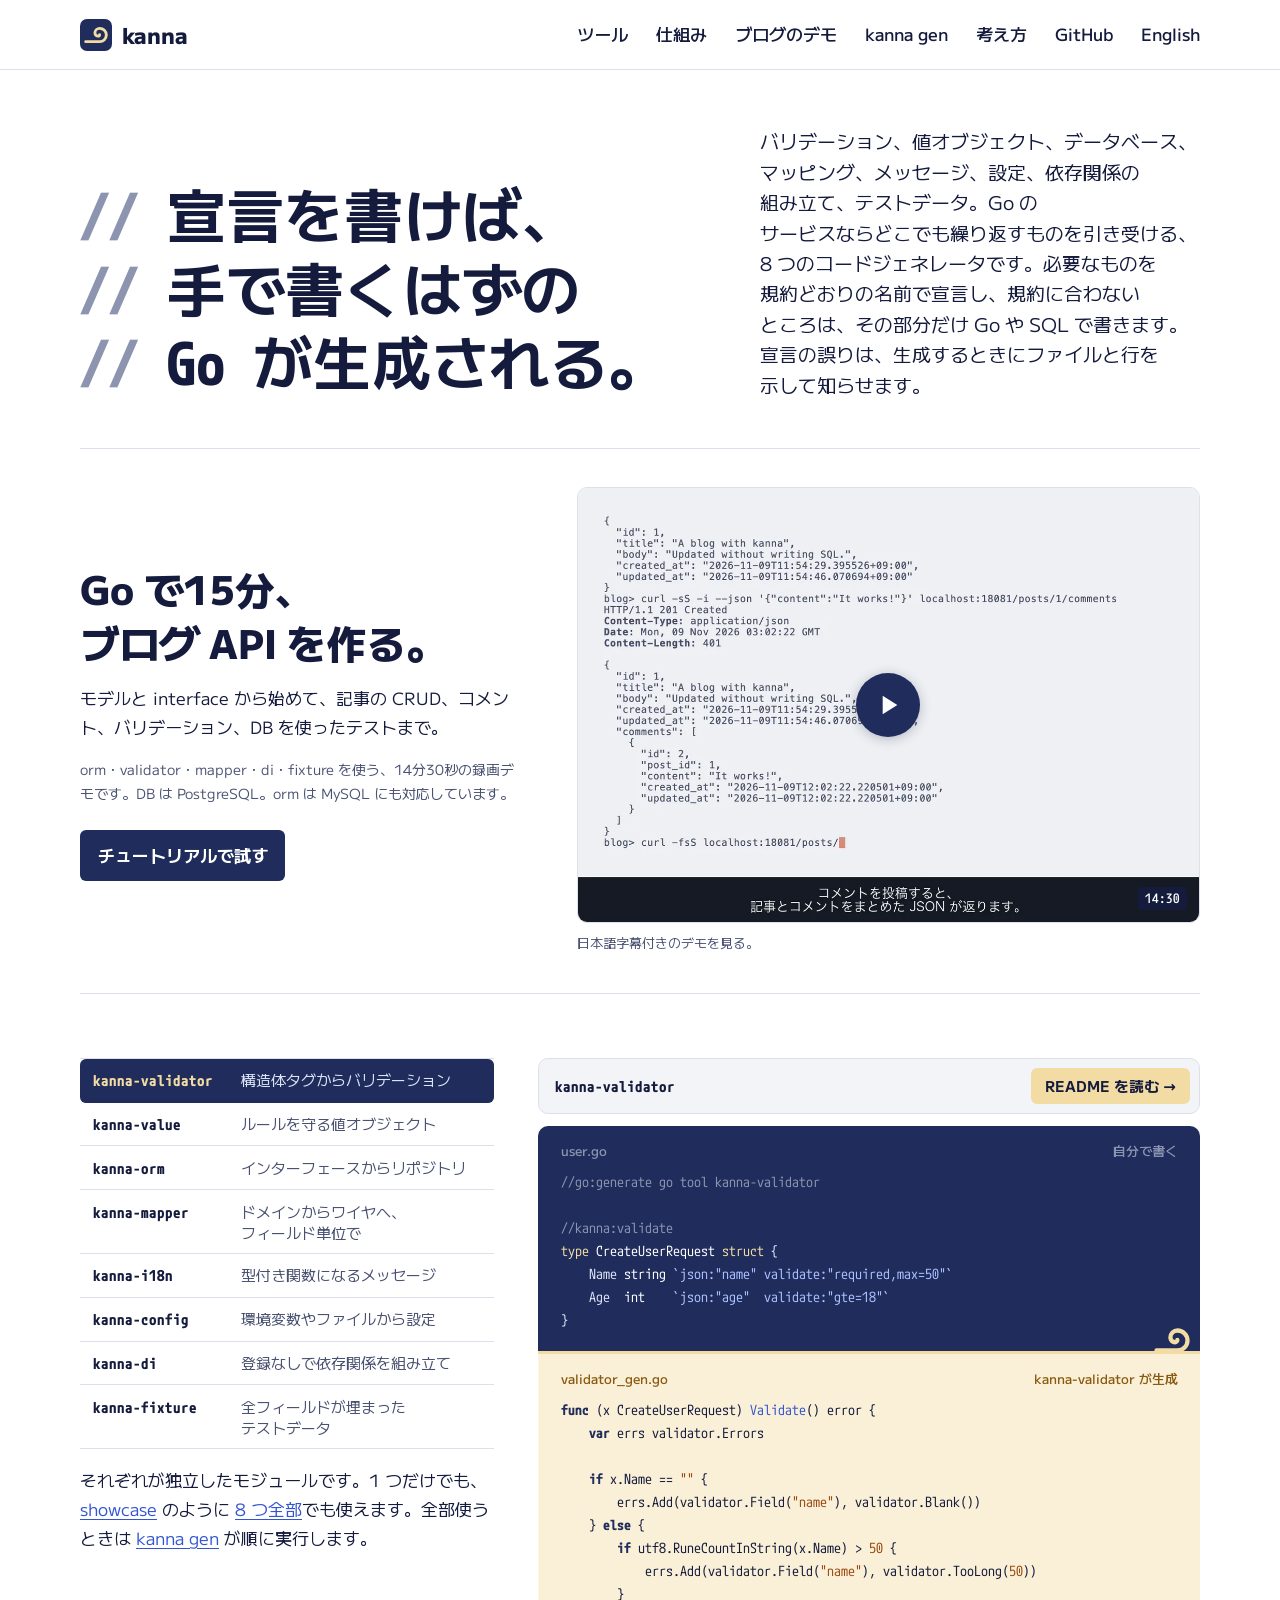
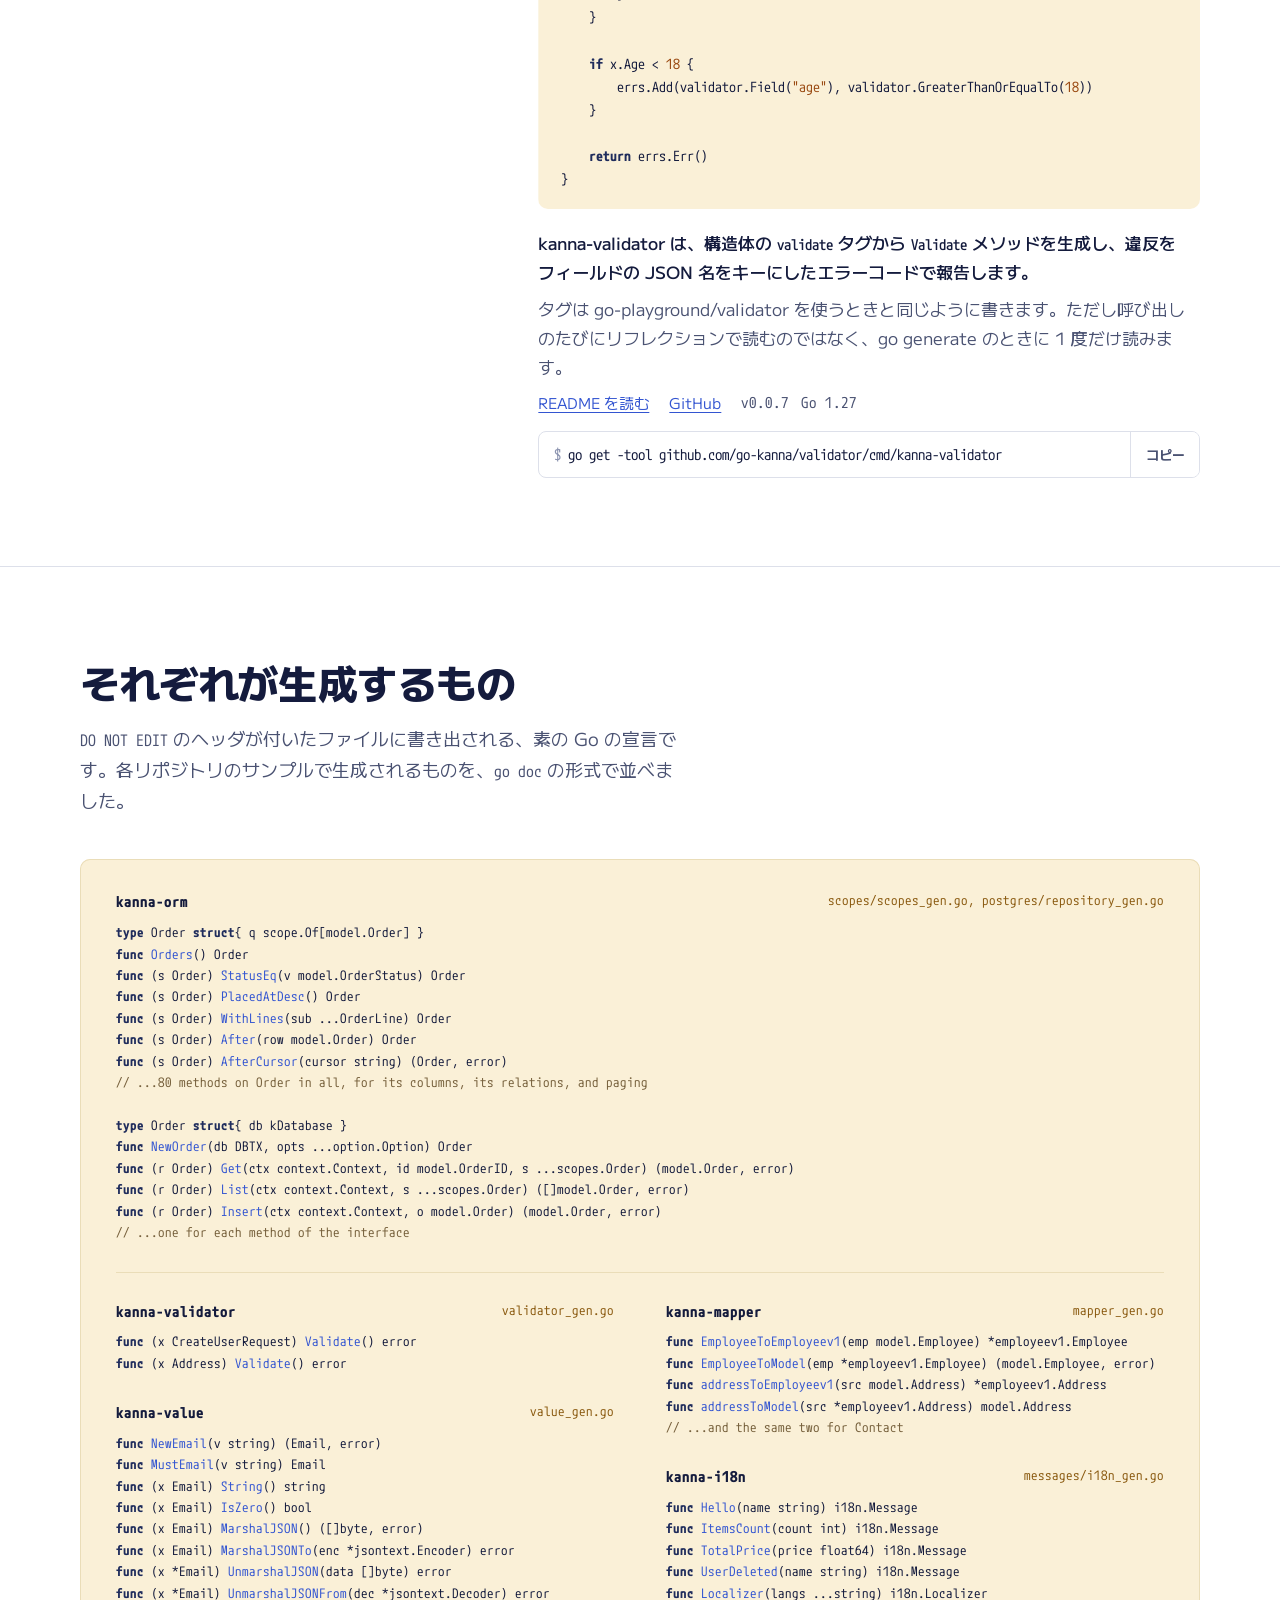
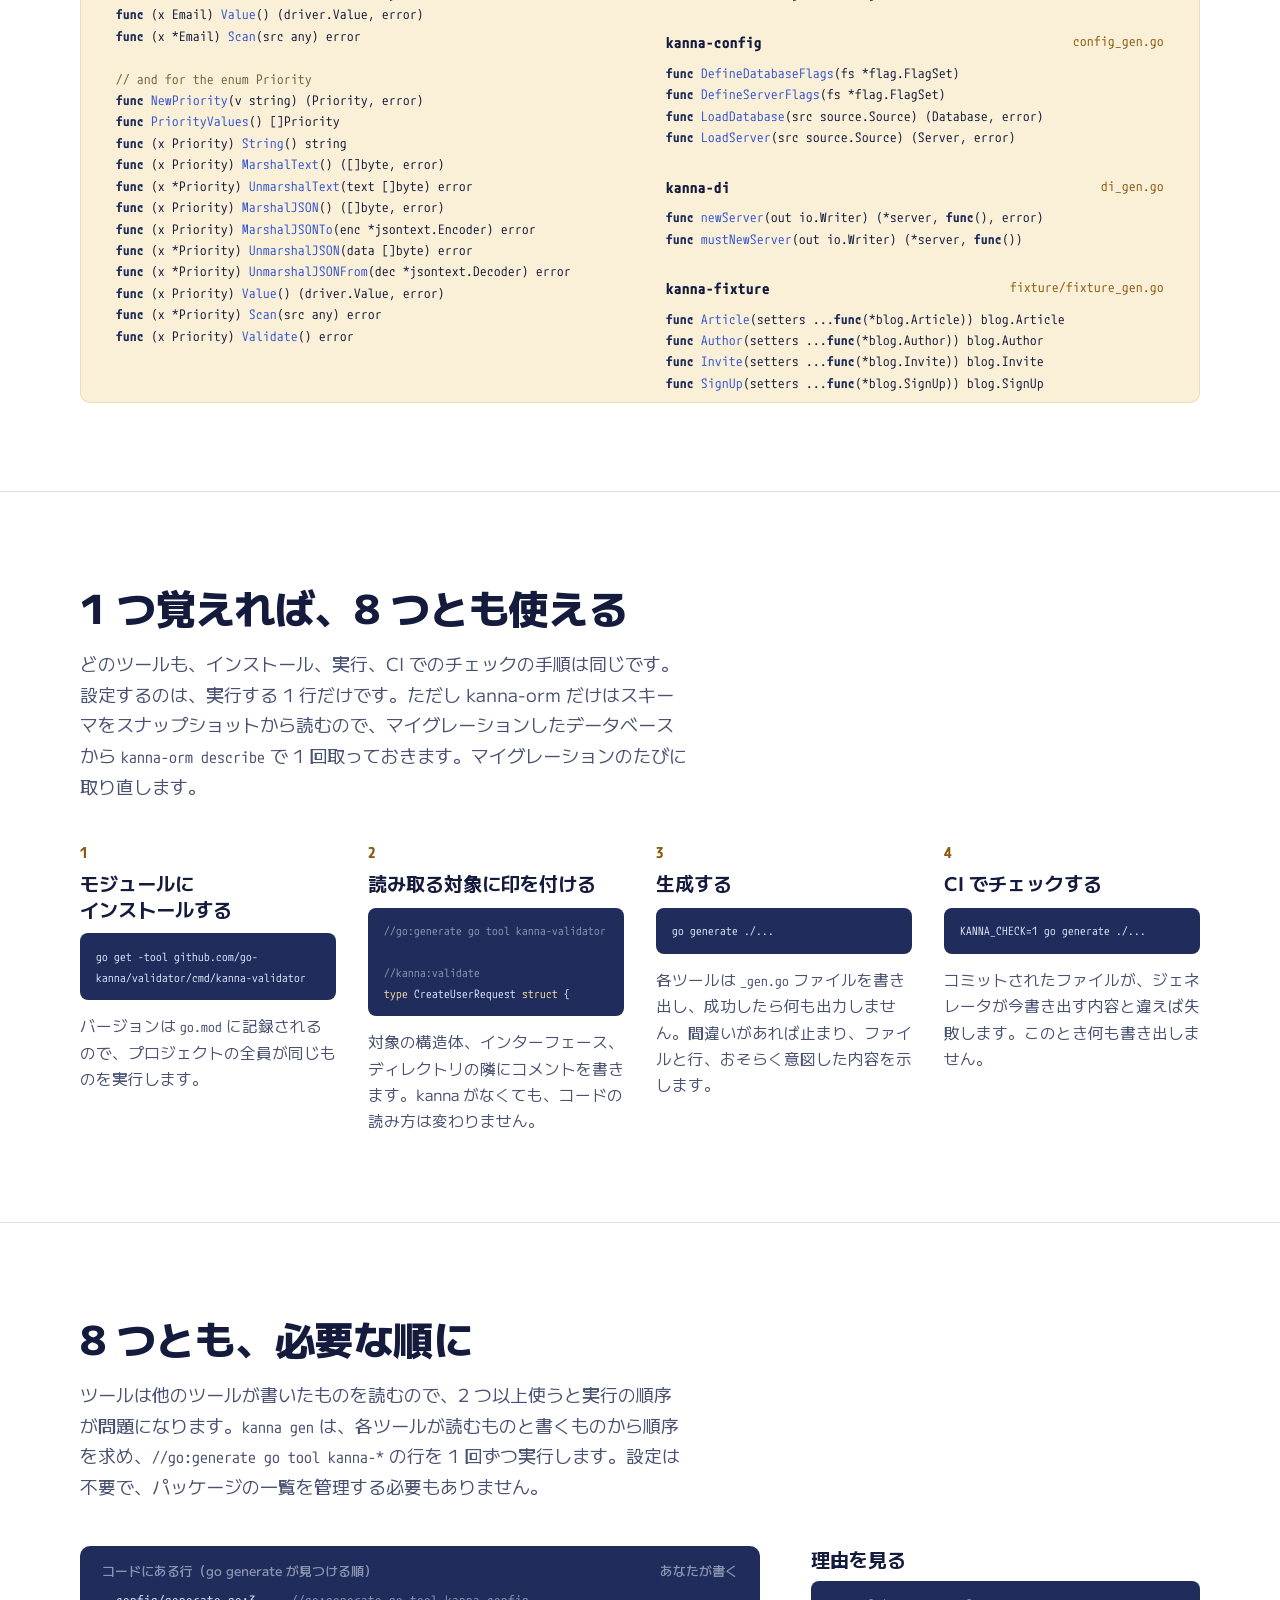
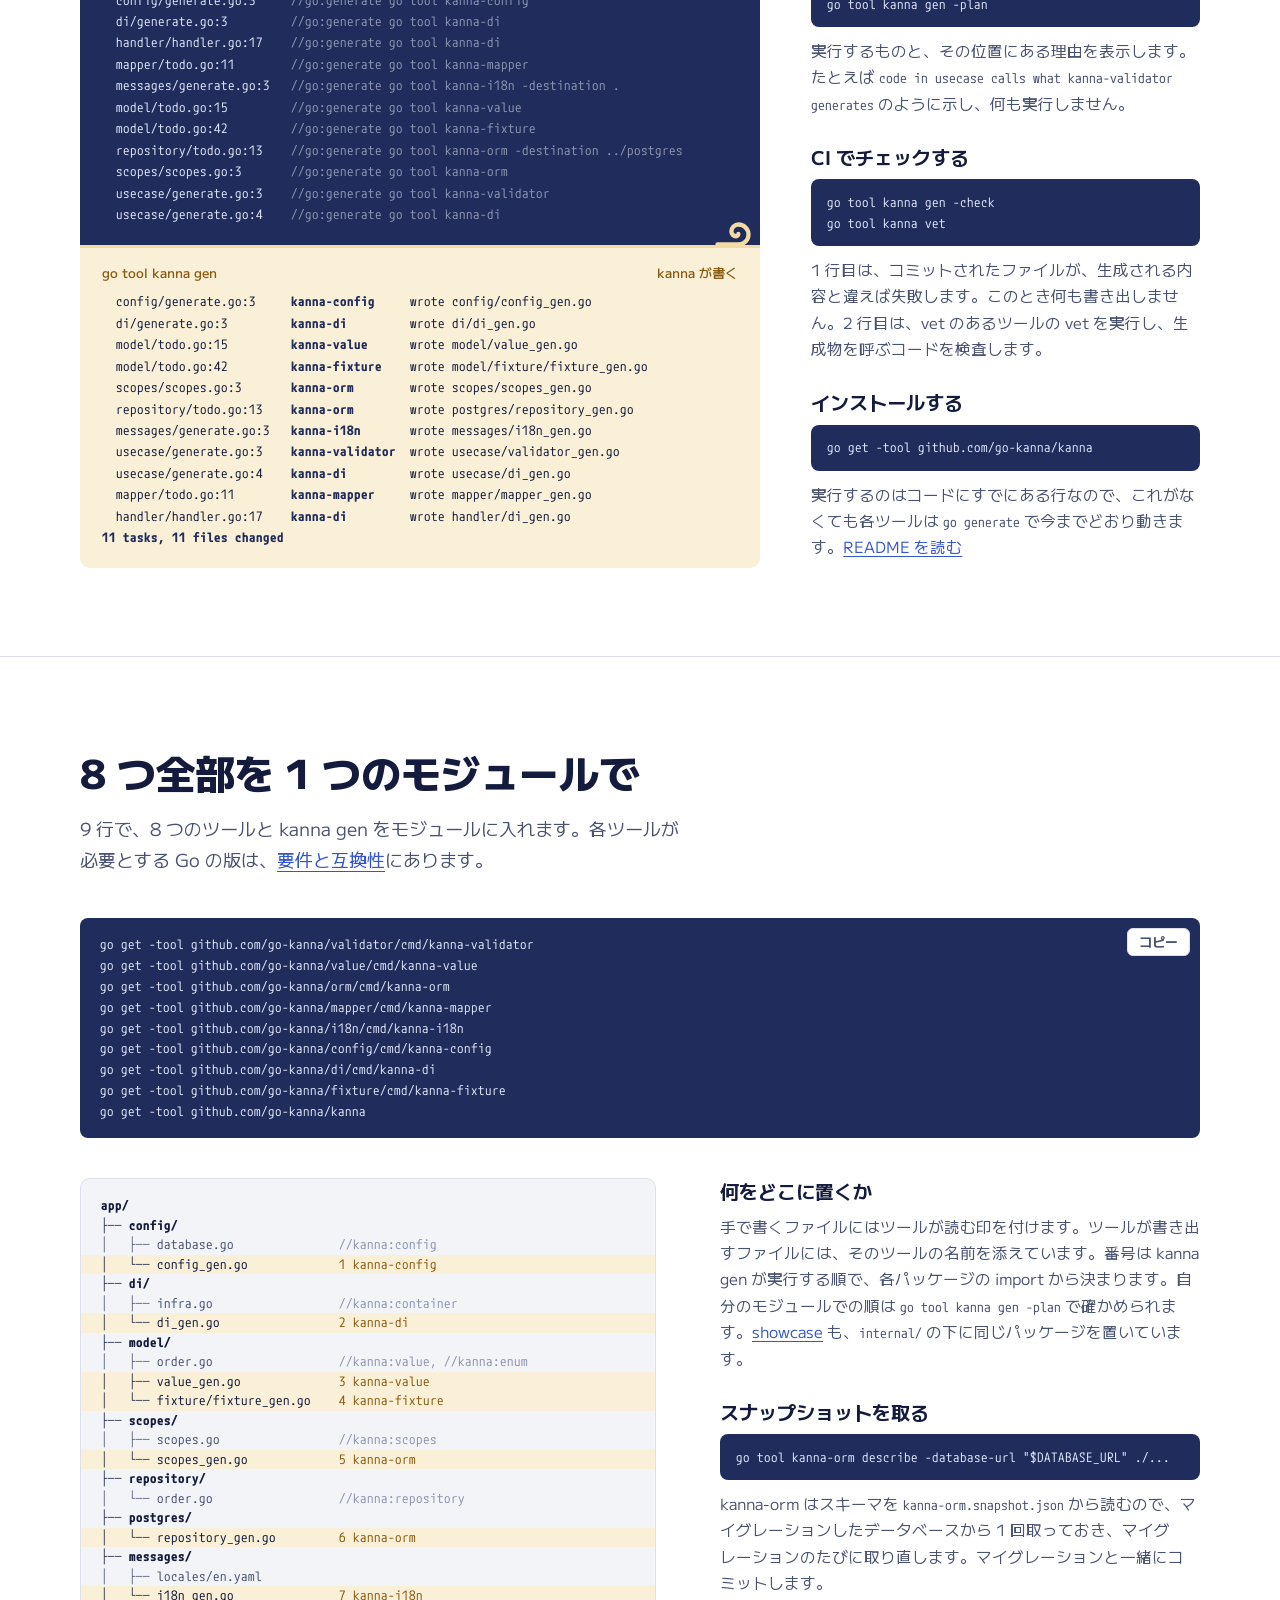
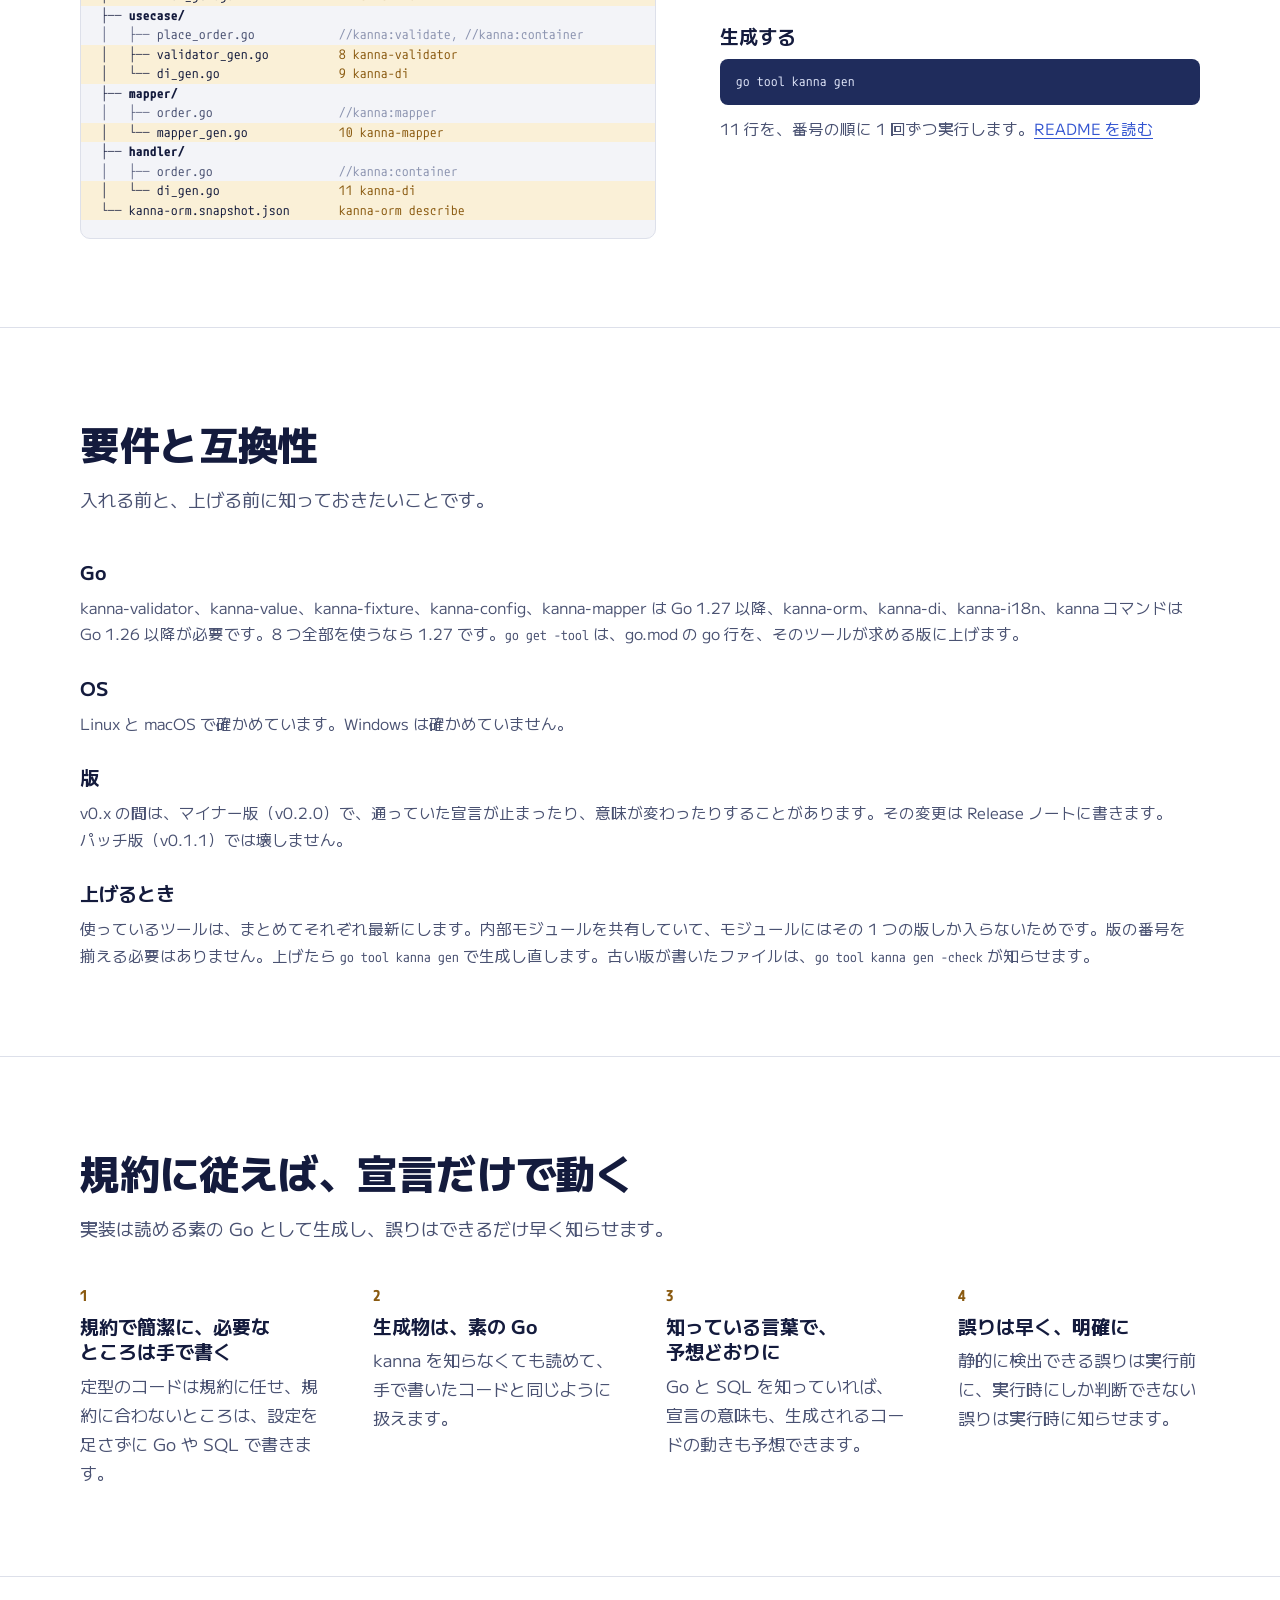
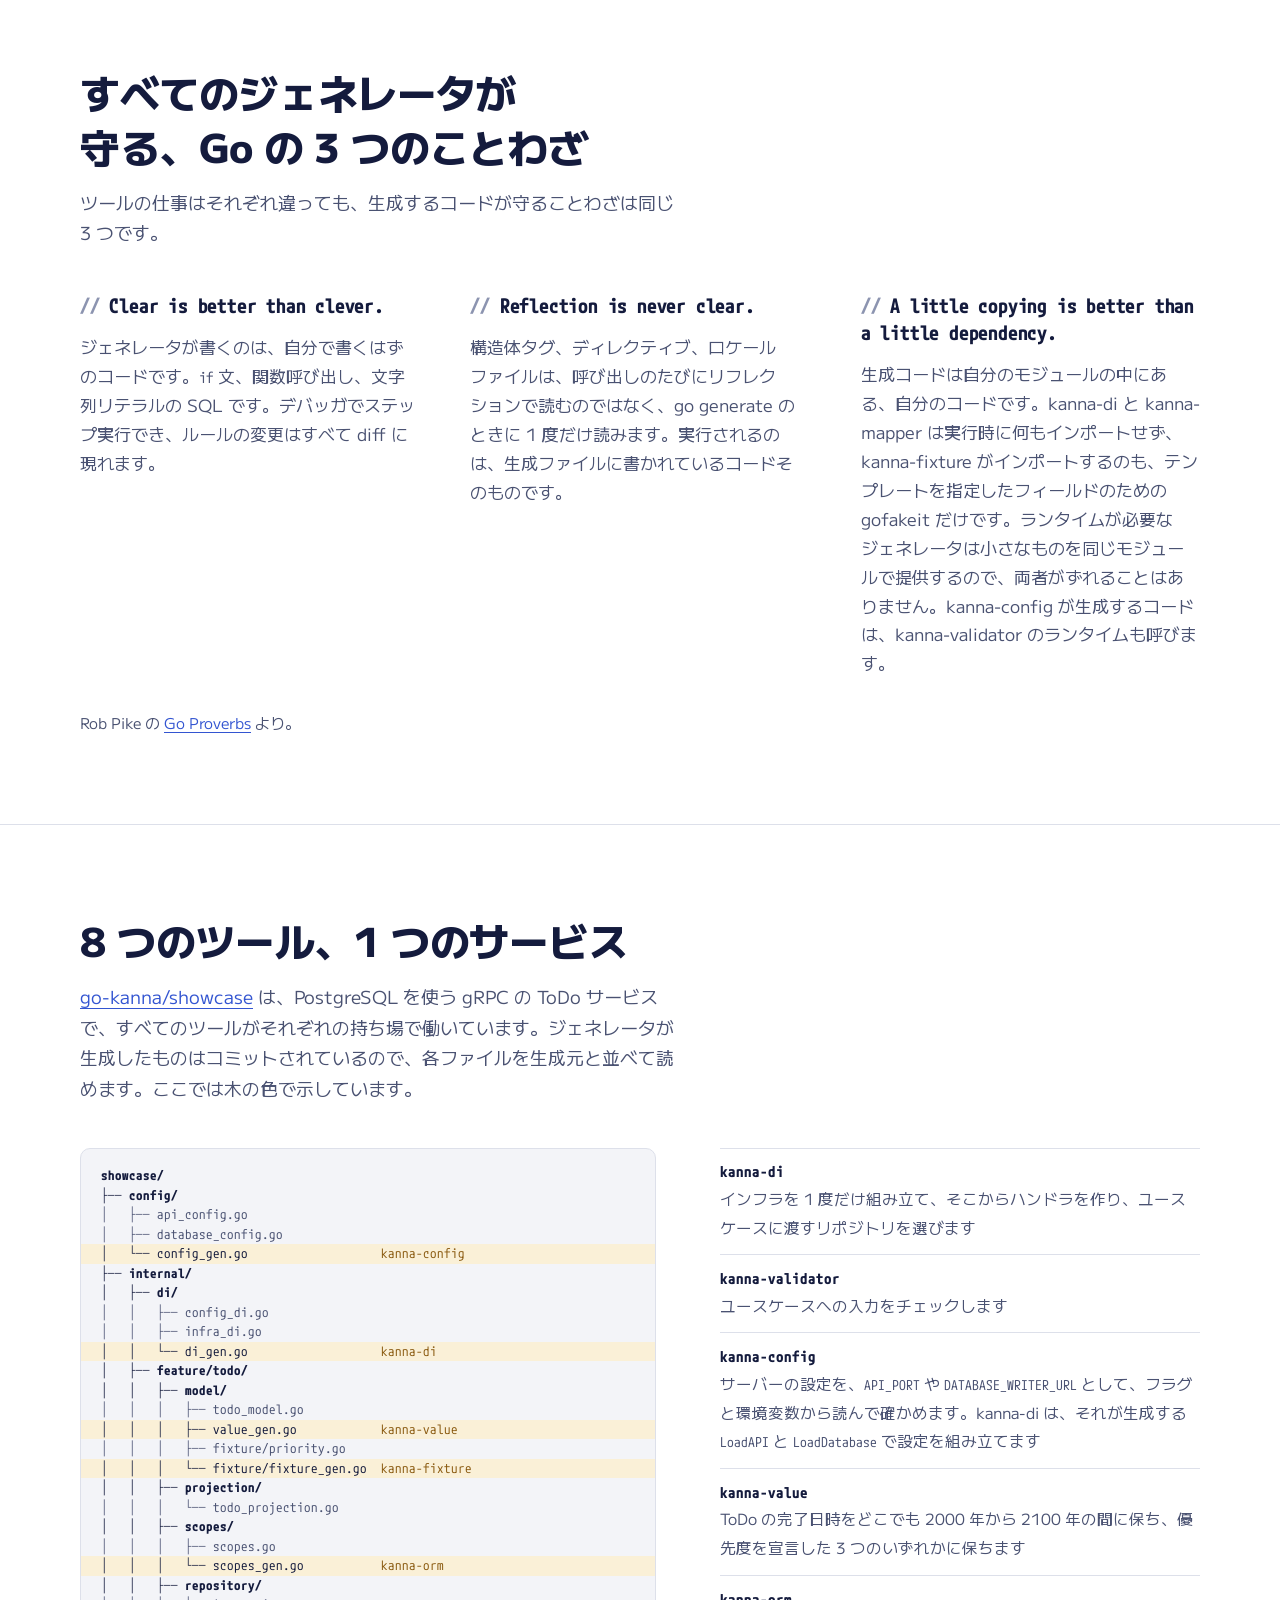
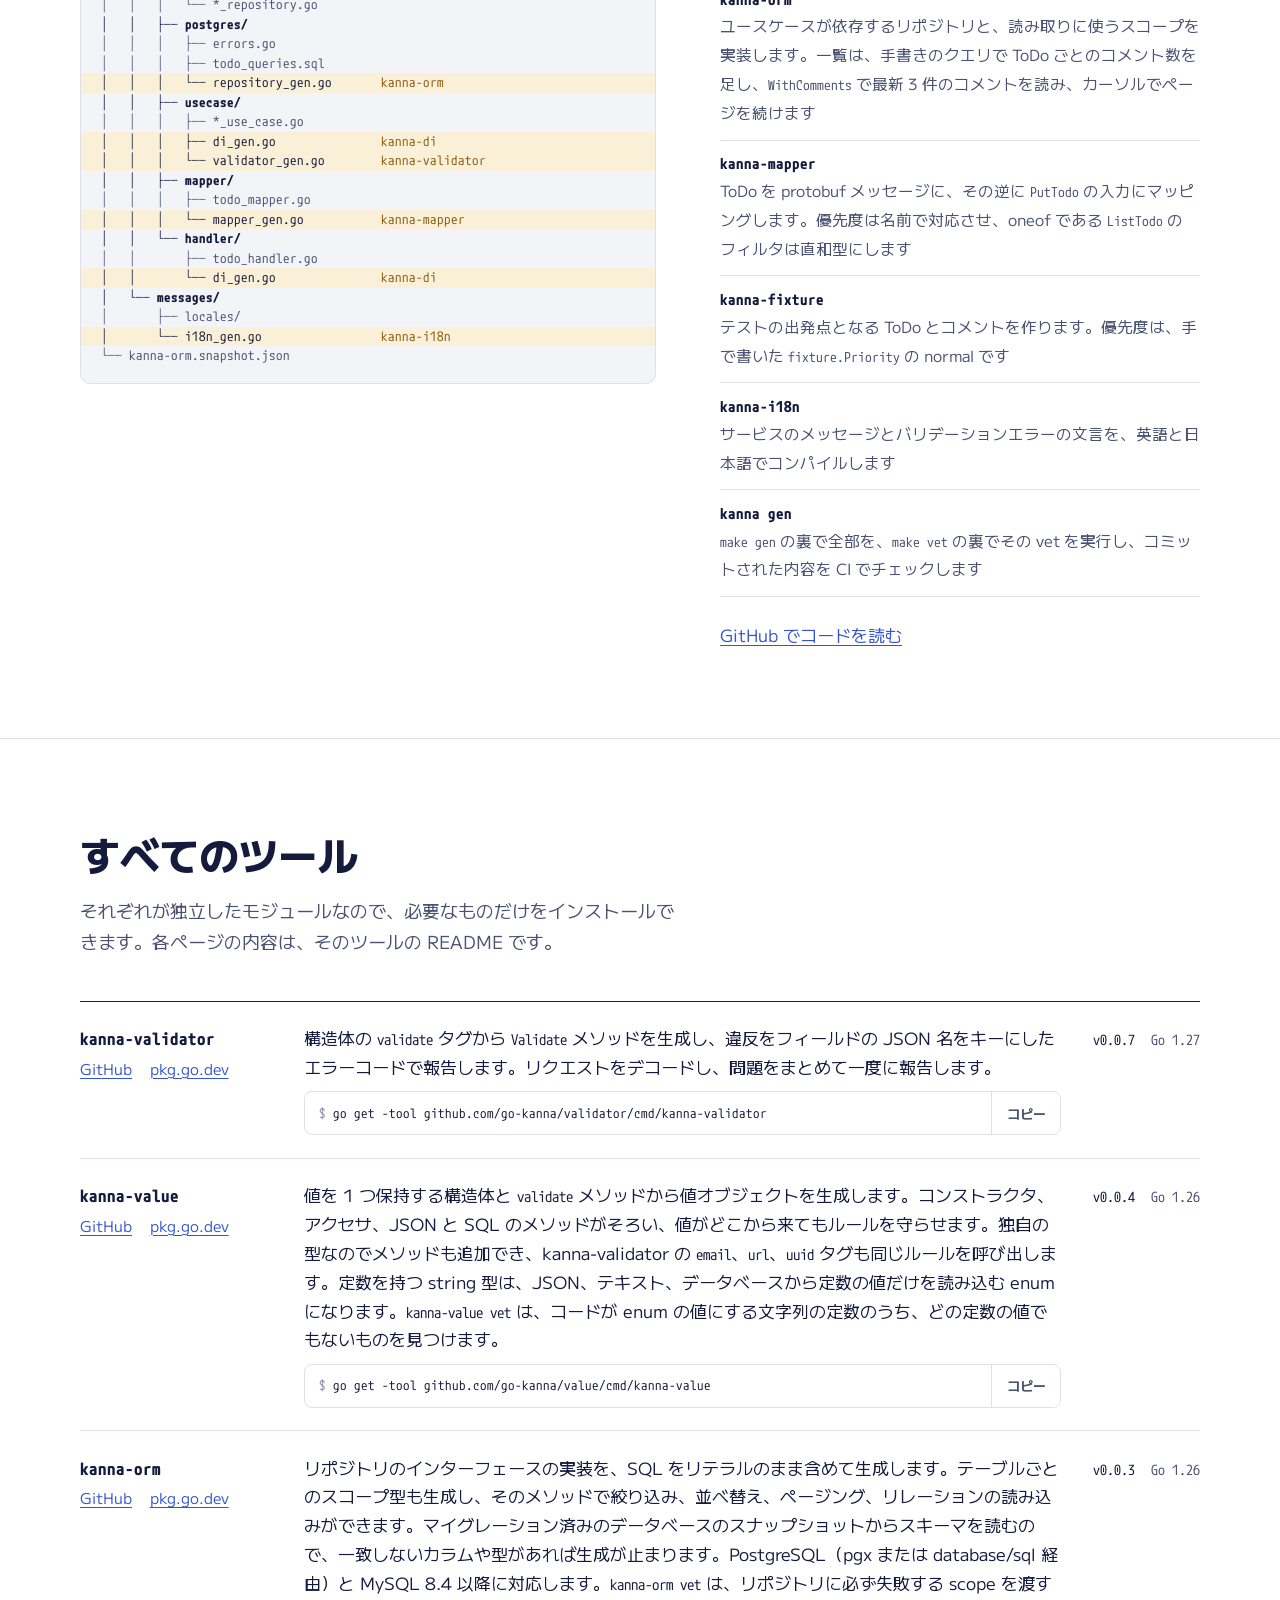
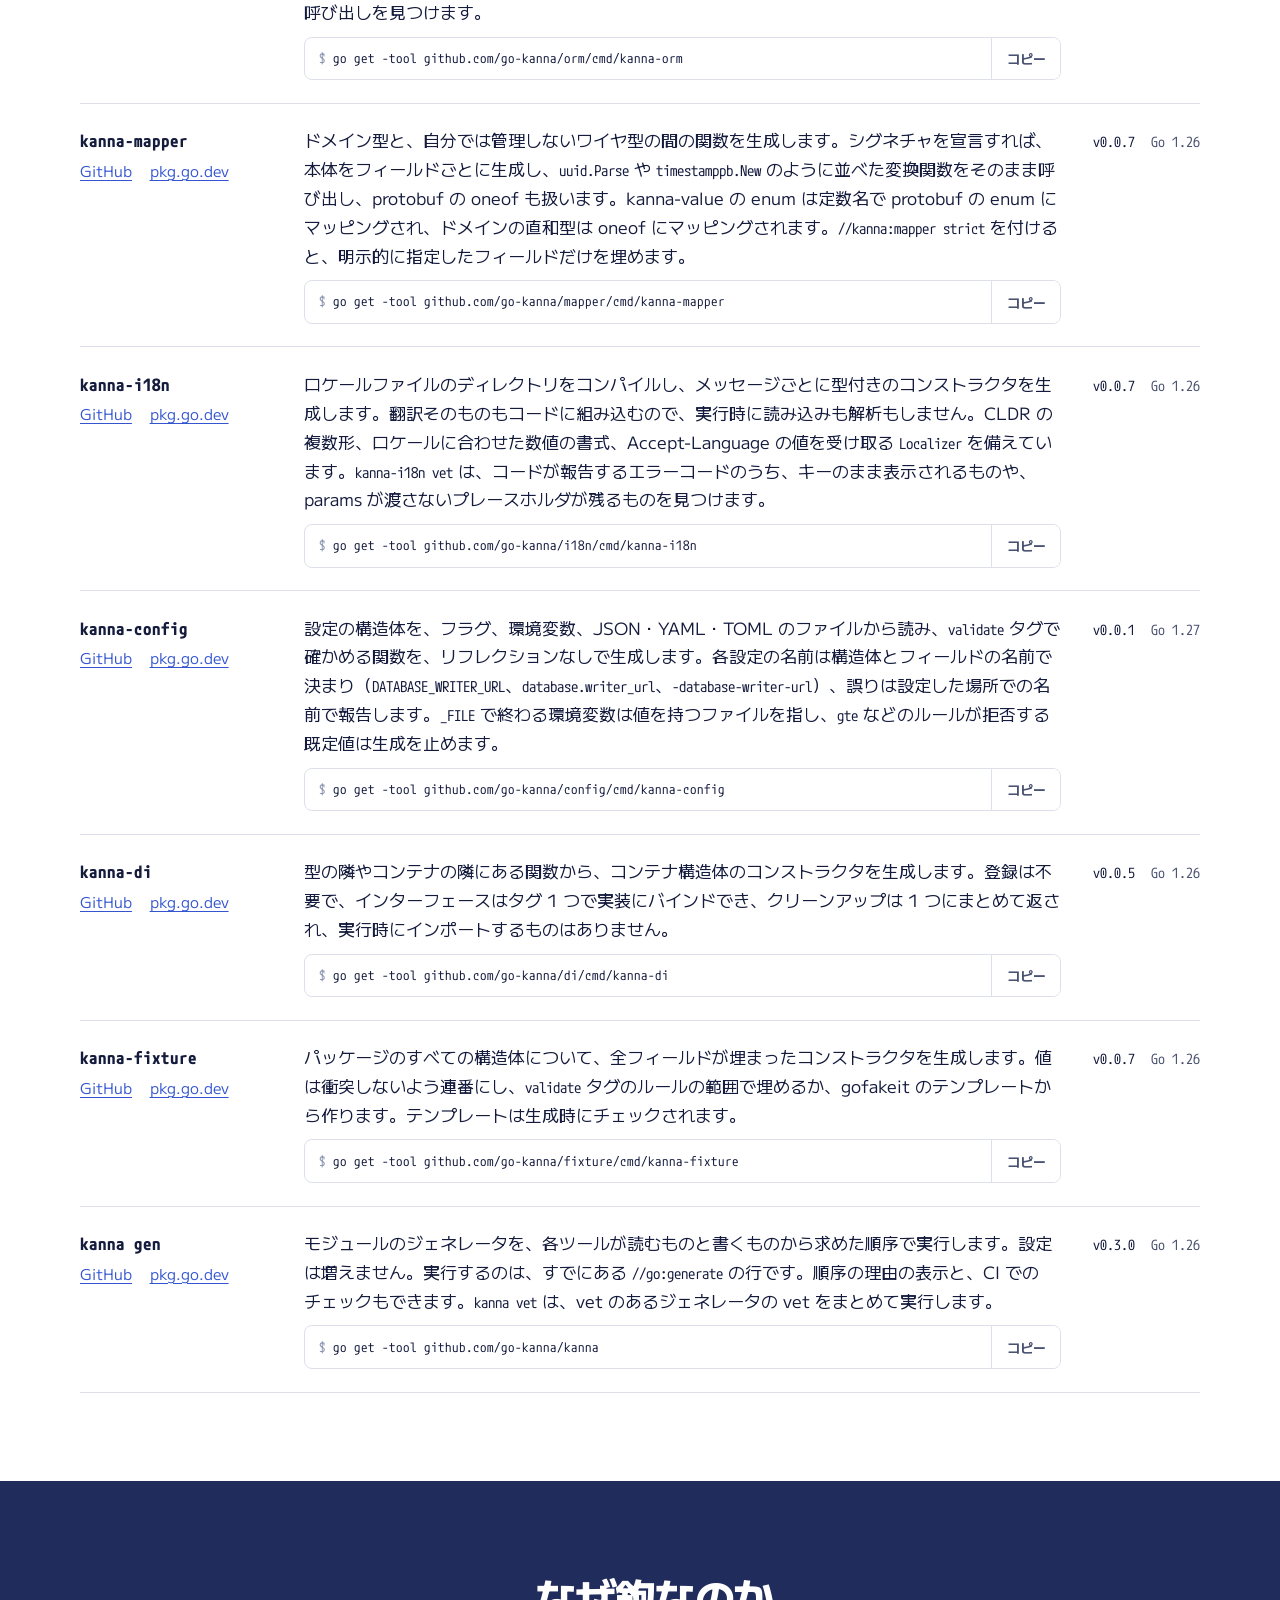
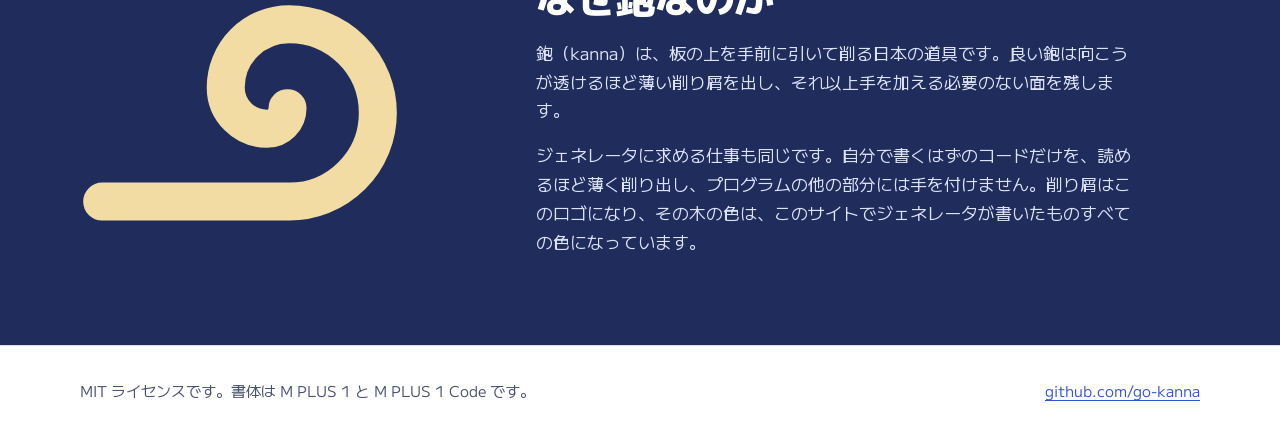
==== commit 5ec924c7: "docs: match the excerpts to what the generators write now" ====
--- a/ja/index.html
+++ b/ja/index.html
@@ -99,15 +99,15 @@
 	<span class="k">var</span> errs validator.<span class="t">Errors</span>
 
 	<span class="k">if</span> x.Name == <span class="s">""</span> {
-		errs.Add(<span class="s">"name"</span>, validator.Blank())
+		errs.Add(validator.Field(<span class="s">"name"</span>), validator.Blank())
 	} <span class="k">else</span> {
 		<span class="k">if</span> utf8.RuneCountInString(x.Name) &gt; <span class="s">50</span> {
-			errs.Add(<span class="s">"name"</span>, validator.TooLong(<span class="s">50</span>))
+			errs.Add(validator.Field(<span class="s">"name"</span>), validator.TooLong(<span class="s">50</span>))
 		}
 	}
 
 	<span class="k">if</span> x.Age &lt; <span class="s">18</span> {
-		errs.Add(<span class="s">"age"</span>, validator.GreaterThanOrEqualTo(<span class="s">18</span>))
+		errs.Add(validator.Field(<span class="s">"age"</span>), validator.GreaterThanOrEqualTo(<span class="s">18</span>))
 	}
 
 	<span class="k">return</span> errs.Err()
@@ -163,7 +163,7 @@
 	<span class="k">return</span> <span class="k">nil</span>
 }
 
-<span class="c">// MustEmail, String, IsZero, and MarshalJSON, Value, and Scan, which check too.</span></code></pre>
+<span class="c">// MustEmail, String, IsZero, and MarshalJSON, MarshalJSONTo, UnmarshalJSONFrom, Value, and Scan, which check too.</span></code></pre>
               </div>
             </figure>
             <div class="about">
@@ -210,7 +210,7 @@
                 <p class="file"><span>scopes/scopes_gen.go</span><span>kanna-orm が生成</span></p>
 <pre><code><span class="c">// StatusNe narrows to the rows whose status is not v.</span>
 <span class="k">func</span> (s <span class="t">Order</span>) <span class="f">StatusNe</span>(v model.<span class="t">OrderStatus</span>) <span class="t">Order</span> {
-	<span class="k">return</span> <span class="t">Order</span>{ormScope(ormRuntime(s.q).Where(<span class="s">`status &lt;&gt; `</span>, v))}
+	<span class="k">return</span> <span class="t">Order</span>{kScope(kRuntime(s.q).Where(<span class="s">`status &lt;&gt; `</span>, v))}
 }
 
 <span class="c">// ...a method for each column and relation, and Limit, After, and Cursor.</span></code></pre>
@@ -373,30 +373,30 @@
 	<span class="c">// ...WriterURL, the same way.</span>
 
 	x.PoolMaxConns = <span class="s">10</span>
-	namePoolMaxConns := <span class="s">"DATABASE_POOL_MAX_CONNS"</span>
+	pathPoolMaxConns := validator.Field(<span class="s">"DATABASE_POOL_MAX_CONNS"</span>)
 	<span class="k">if</span> v, ok, err := src.Lookup(source.<span class="t">Key</span>{Env: <span class="s">"DATABASE_POOL_MAX_CONNS"</span>, File: []<span class="t">string</span>{<span class="s">"database"</span>, <span class="s">"pool_max_conns"</span>}, Flag: <span class="s">"database-pool-max-conns"</span>}); err != <span class="k">nil</span> {
-		errs.Add(v.Name, err)
+		errs.Add(v.Path, err)
 	} <span class="k">else</span> <span class="k">if</span> ok {
-		namePoolMaxConns = v.Name
-		<span class="k">if</span> n, err := strconv.ParseInt(v.Text, <span class="s">10</span>, <span class="s">32</span>); err != <span class="k">nil</span> {
-			errs.Add(namePoolMaxConns, validator.FailWith(<span class="s">"invalid"</span>, <span class="k">map</span>[<span class="t">string</span>]<span class="t">any</span>{<span class="s">"type"</span>: <span class="s">"int32"</span>}))
+		pathPoolMaxConns = v.Path
+		<span class="k">if</span> n, err := strconv.ParseInt(v.Text, <span class="s">0</span>, <span class="s">32</span>); err != <span class="k">nil</span> {
+			errs.Add(pathPoolMaxConns, validator.FailWith(<span class="s">"invalid"</span>, <span class="k">map</span>[<span class="t">string</span>]<span class="t">any</span>{<span class="s">"type"</span>: <span class="s">"int32"</span>}))
 		} <span class="k">else</span> {
 			x.PoolMaxConns = <span class="t">int32</span>(n)
 		}
 	}
 
-	<span class="c">// ...DialTimeout, the same way, with time.ParseDuration.</span>
+	<span class="c">// ...DialTimeout, the same way, with time.ParseDuration, and the keys of the database section that no field reads.</span>
 
 	<span class="k">if</span> len(errs) &gt; <span class="s">0</span> {
 		<span class="k">return</span> <span class="t">Database</span>{}, errs
 	}
 
 	<span class="k">if</span> x.WriterURL == <span class="s">""</span> {
-		errs.Add(nameWriterURL, validator.Blank())
+		errs.Add(pathWriterURL, validator.Blank())
 	}
 
 	<span class="k">if</span> x.PoolMaxConns &lt; <span class="s">1</span> {
-		errs.Add(namePoolMaxConns, validator.GreaterThanOrEqualTo[<span class="t">int32</span>](<span class="s">1</span>))
+		errs.Add(pathPoolMaxConns, validator.GreaterThanOrEqualTo[<span class="t">int32</span>](<span class="s">1</span>))
 	}
 
 	<span class="k">if</span> len(errs) &gt; <span class="s">0</span> {
@@ -578,7 +578,9 @@
 <span class="k">func</span> (x <span class="t">Email</span>) <span class="f">String</span>() <span class="t">string</span>
 <span class="k">func</span> (x <span class="t">Email</span>) <span class="f">IsZero</span>() <span class="t">bool</span>
 <span class="k">func</span> (x <span class="t">Email</span>) <span class="f">MarshalJSON</span>() ([]<span class="t">byte</span>, <span class="t">error</span>)
+<span class="k">func</span> (x <span class="t">Email</span>) <span class="f">MarshalJSONTo</span>(enc *jsontext.<span class="t">Encoder</span>) <span class="t">error</span>
 <span class="k">func</span> (x *<span class="t">Email</span>) <span class="f">UnmarshalJSON</span>(data []<span class="t">byte</span>) <span class="t">error</span>
+<span class="k">func</span> (x *<span class="t">Email</span>) <span class="f">UnmarshalJSONFrom</span>(dec *jsontext.<span class="t">Decoder</span>) <span class="t">error</span>
 <span class="k">func</span> (x <span class="t">Email</span>) <span class="f">Value</span>() (driver.<span class="t">Value</span>, <span class="t">error</span>)
 <span class="k">func</span> (x *<span class="t">Email</span>) <span class="f">Scan</span>(src <span class="t">any</span>) <span class="t">error</span>
 
@@ -586,7 +588,13 @@
 <span class="k">func</span> <span class="f">NewPriority</span>(v <span class="t">string</span>) (<span class="t">Priority</span>, <span class="t">error</span>)
 <span class="k">func</span> <span class="f">PriorityValues</span>() []<span class="t">Priority</span>
 <span class="k">func</span> (x <span class="t">Priority</span>) <span class="f">String</span>() <span class="t">string</span>
+<span class="k">func</span> (x <span class="t">Priority</span>) <span class="f">MarshalText</span>() ([]<span class="t">byte</span>, <span class="t">error</span>)
 <span class="k">func</span> (x *<span class="t">Priority</span>) <span class="f">UnmarshalText</span>(text []<span class="t">byte</span>) <span class="t">error</span>
+<span class="k">func</span> (x <span class="t">Priority</span>) <span class="f">MarshalJSON</span>() ([]<span class="t">byte</span>, <span class="t">error</span>)
+<span class="k">func</span> (x <span class="t">Priority</span>) <span class="f">MarshalJSONTo</span>(enc *jsontext.<span class="t">Encoder</span>) <span class="t">error</span>
+<span class="k">func</span> (x *<span class="t">Priority</span>) <span class="f">UnmarshalJSON</span>(data []<span class="t">byte</span>) <span class="t">error</span>
+<span class="k">func</span> (x *<span class="t">Priority</span>) <span class="f">UnmarshalJSONFrom</span>(dec *jsontext.<span class="t">Decoder</span>) <span class="t">error</span>
+<span class="k">func</span> (x <span class="t">Priority</span>) <span class="f">Value</span>() (driver.<span class="t">Value</span>, <span class="t">error</span>)
 <span class="k">func</span> (x *<span class="t">Priority</span>) <span class="f">Scan</span>(src <span class="t">any</span>) <span class="t">error</span>
 <span class="k">func</span> (x <span class="t">Priority</span>) <span class="f">Validate</span>() <span class="t">error</span></code></pre>
         </div>
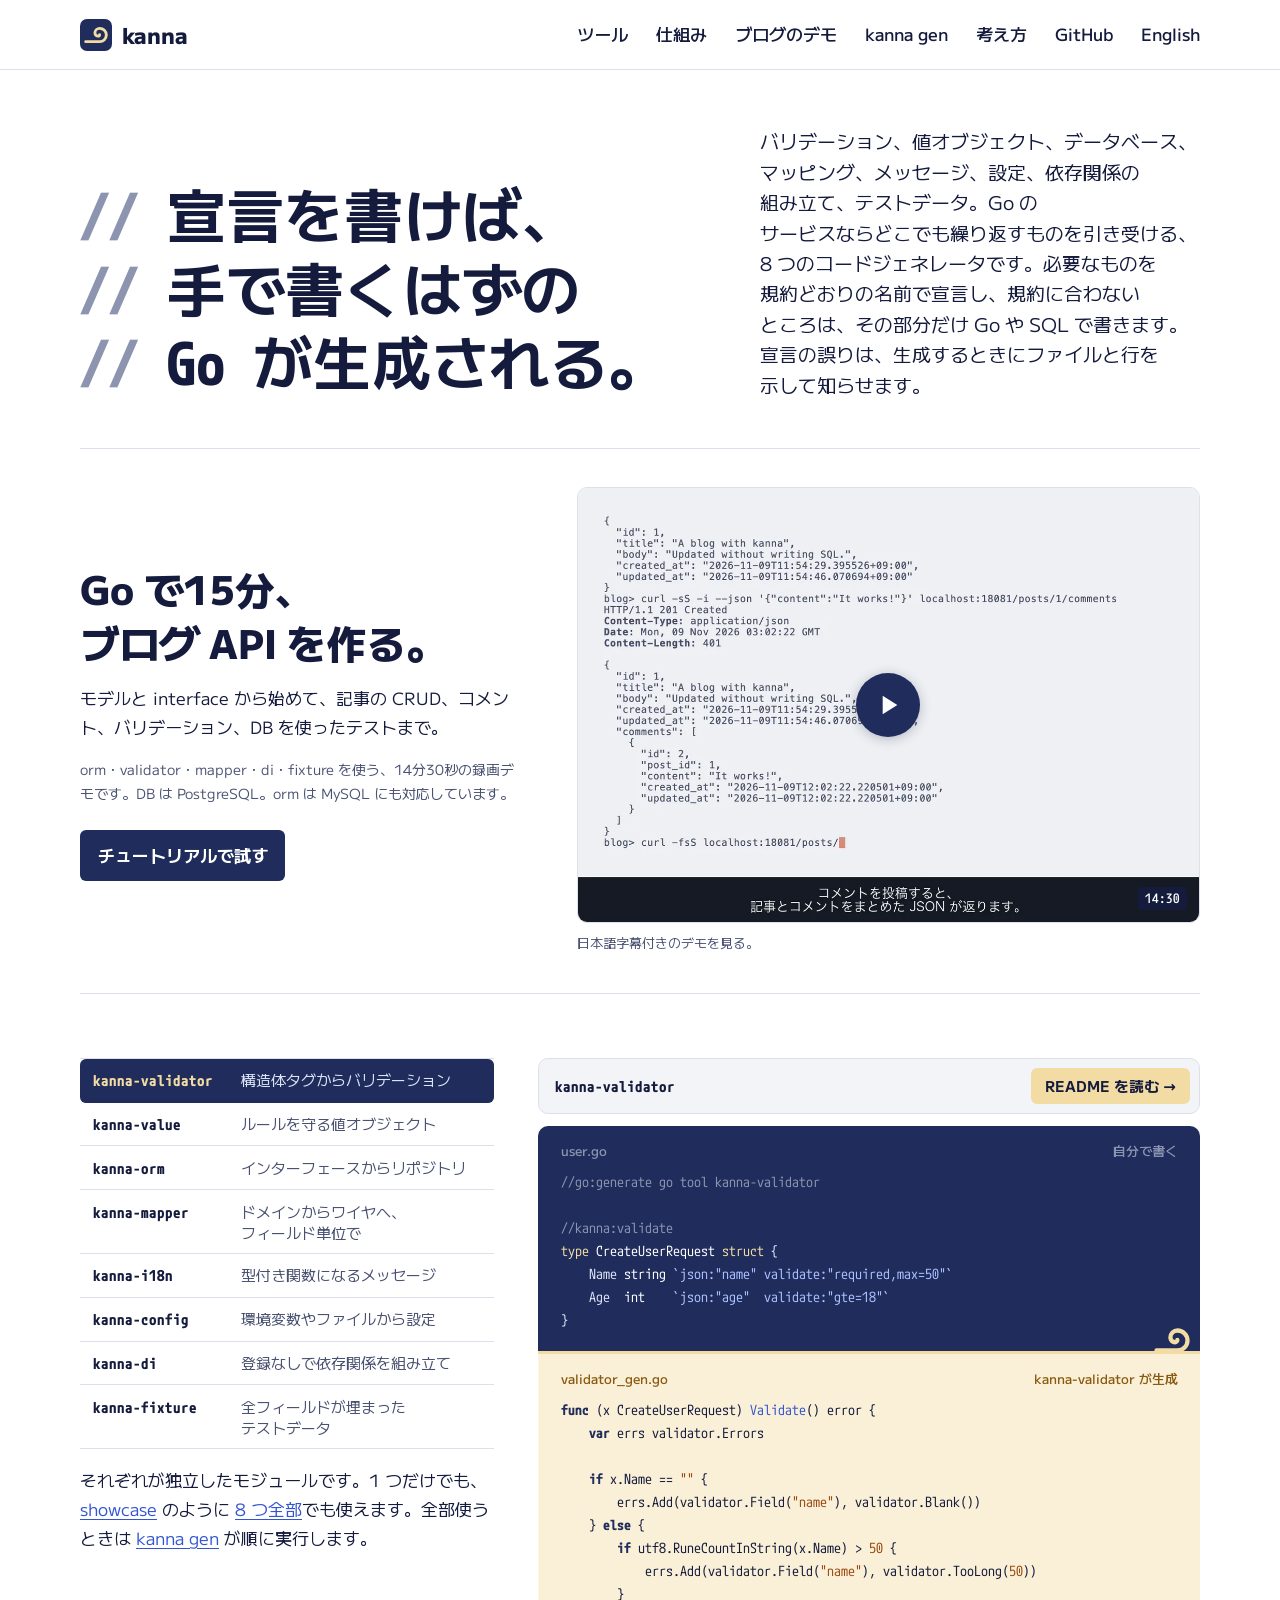
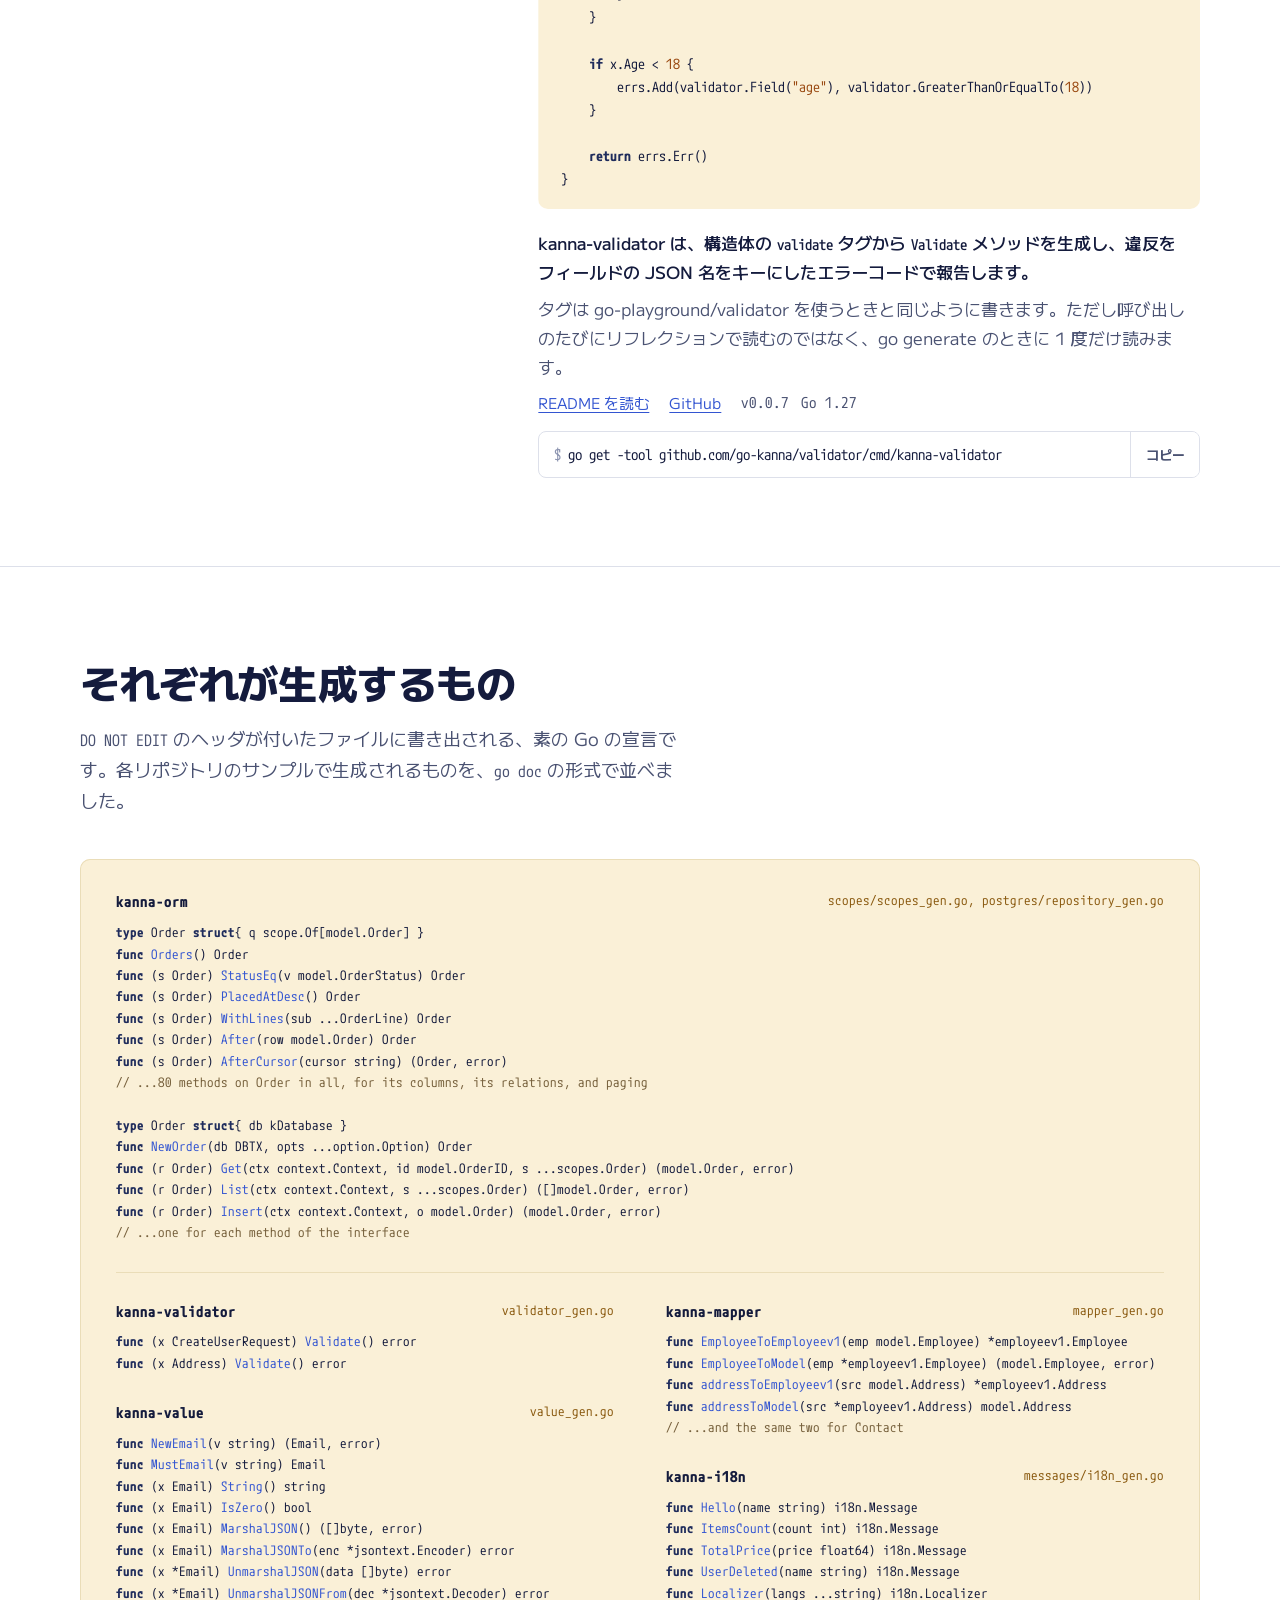
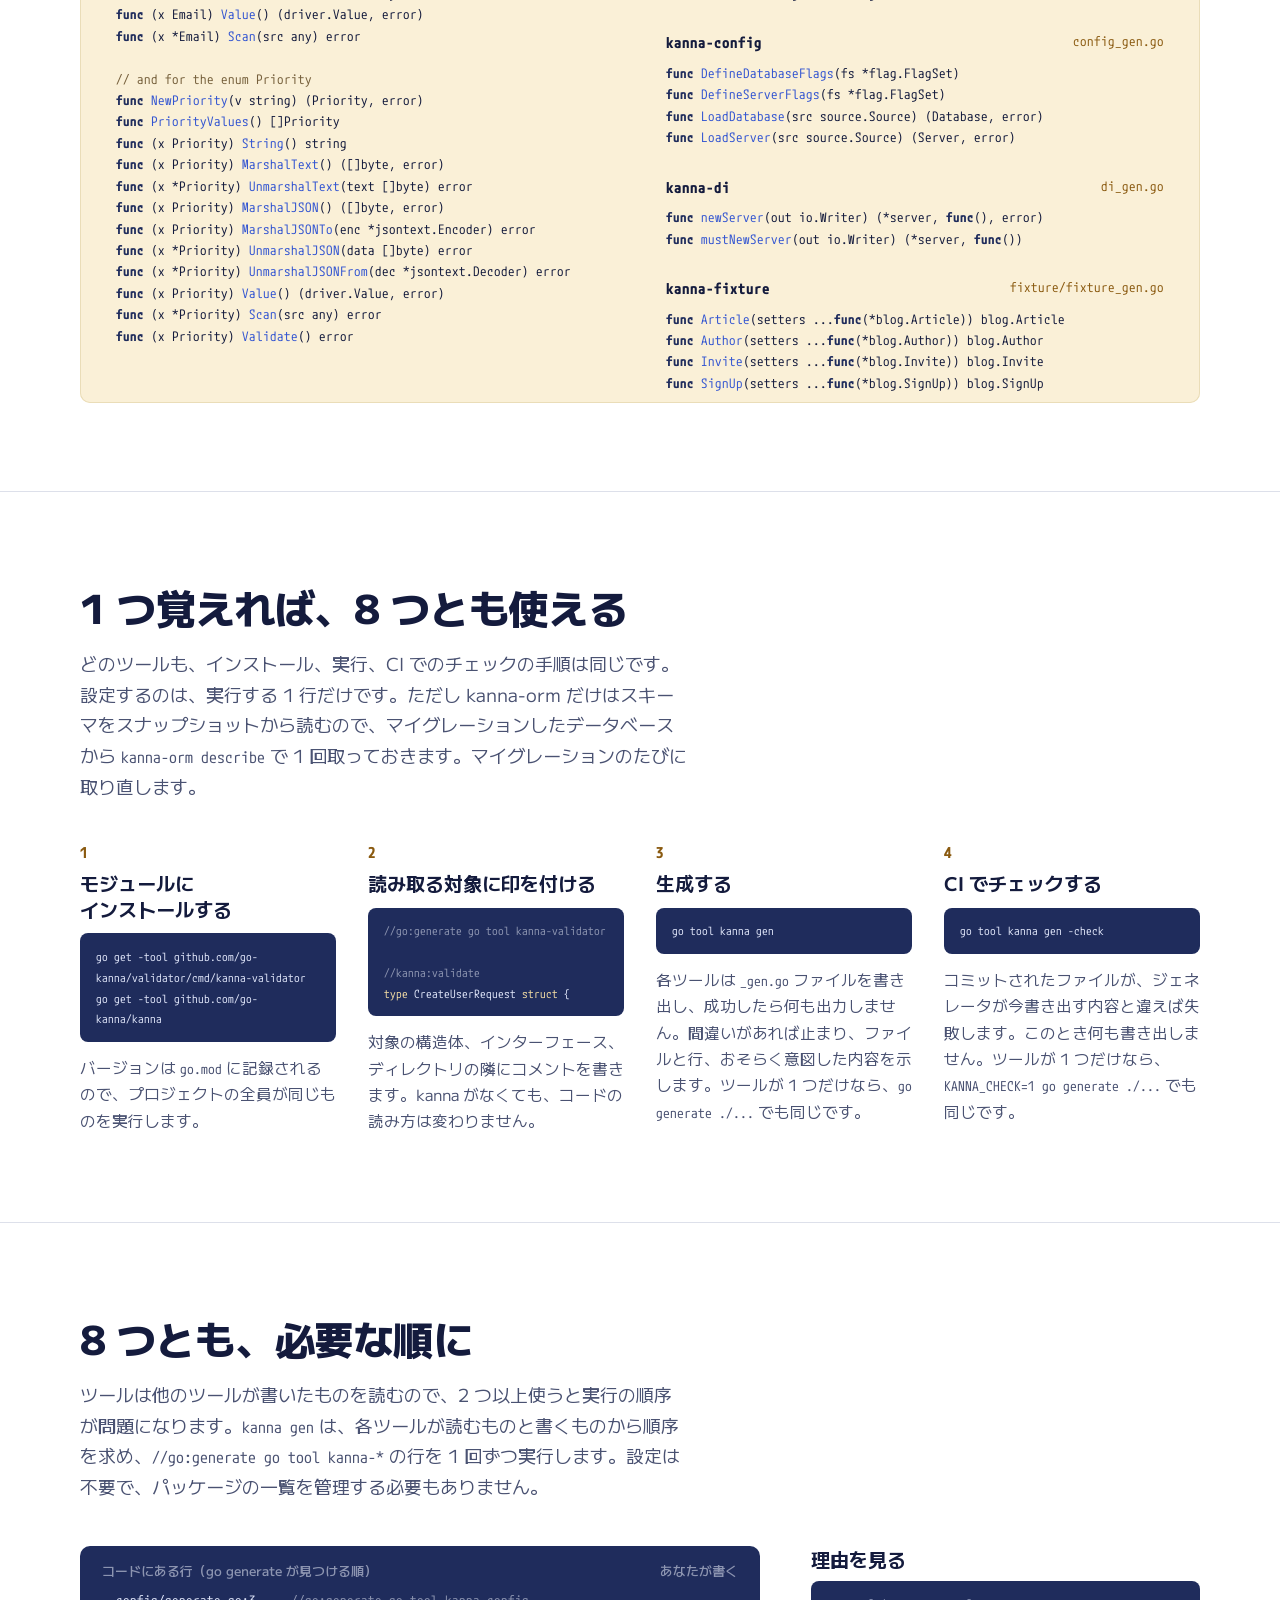
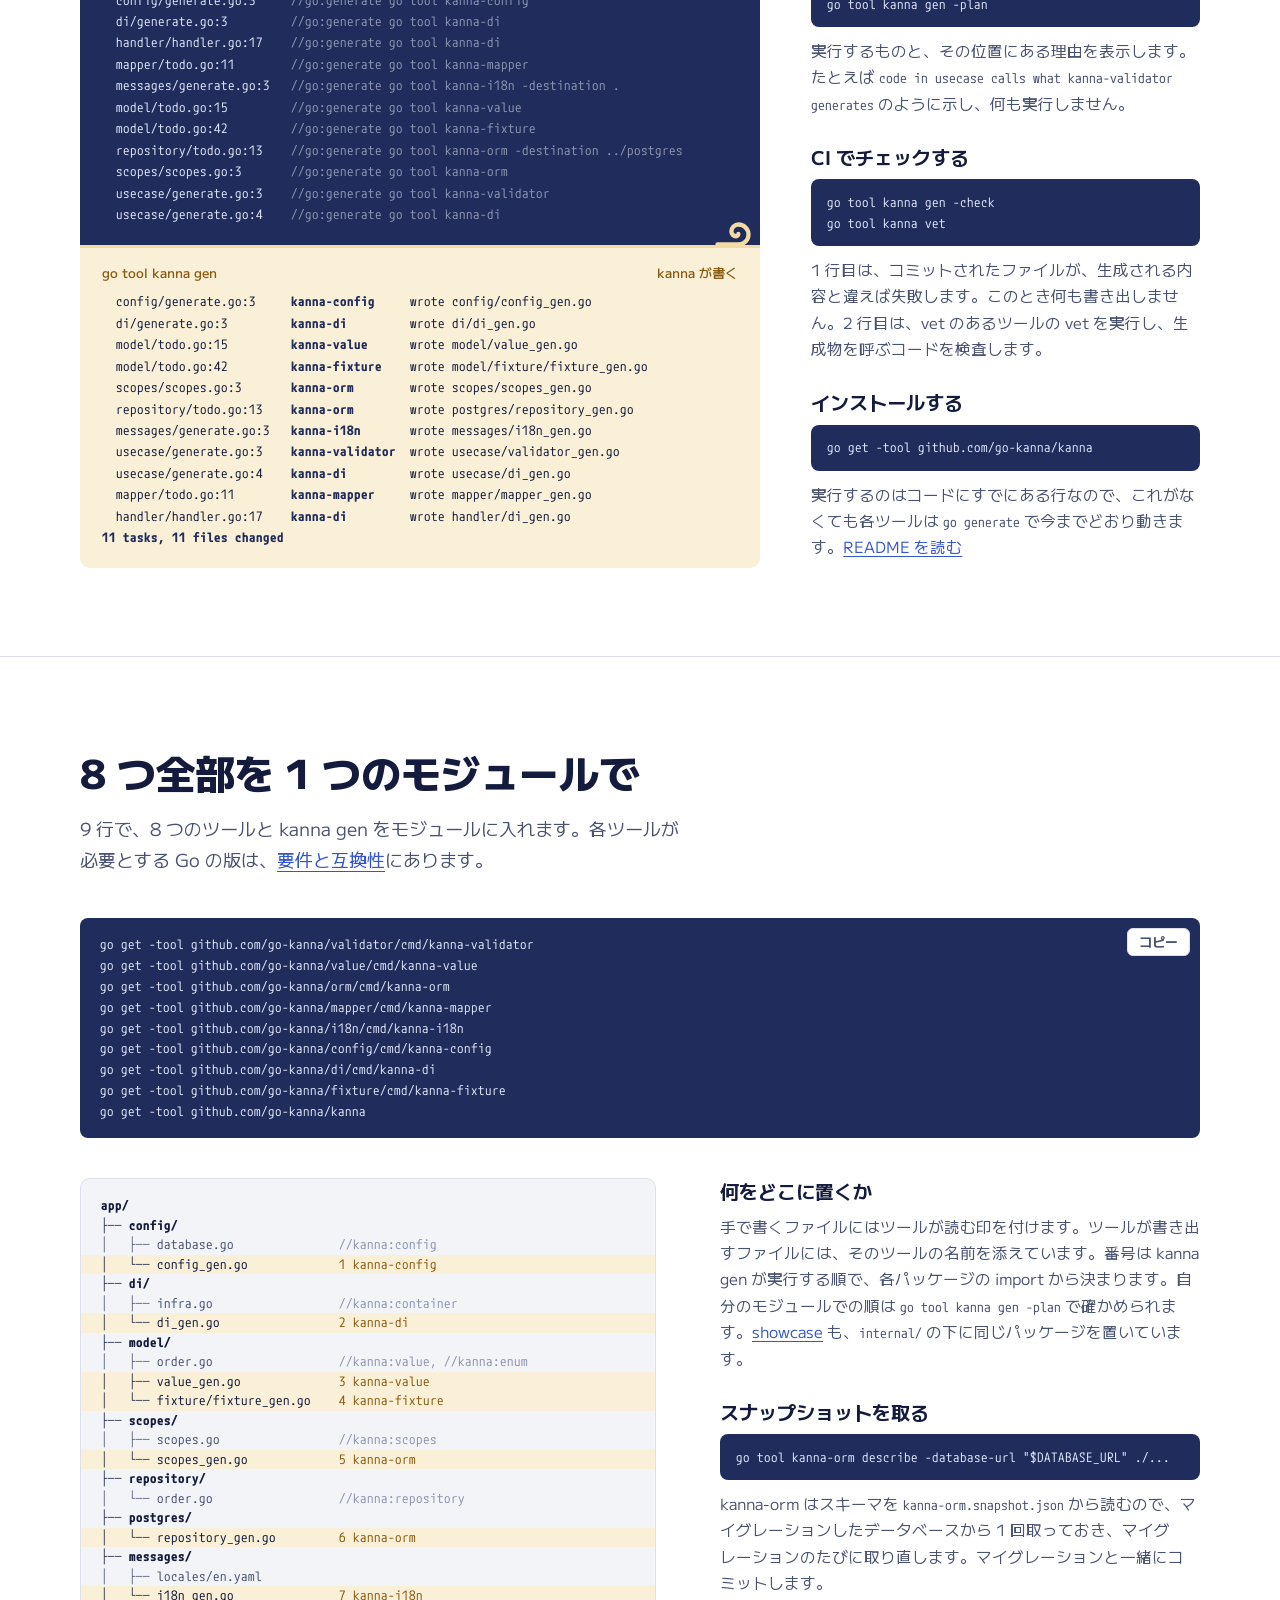
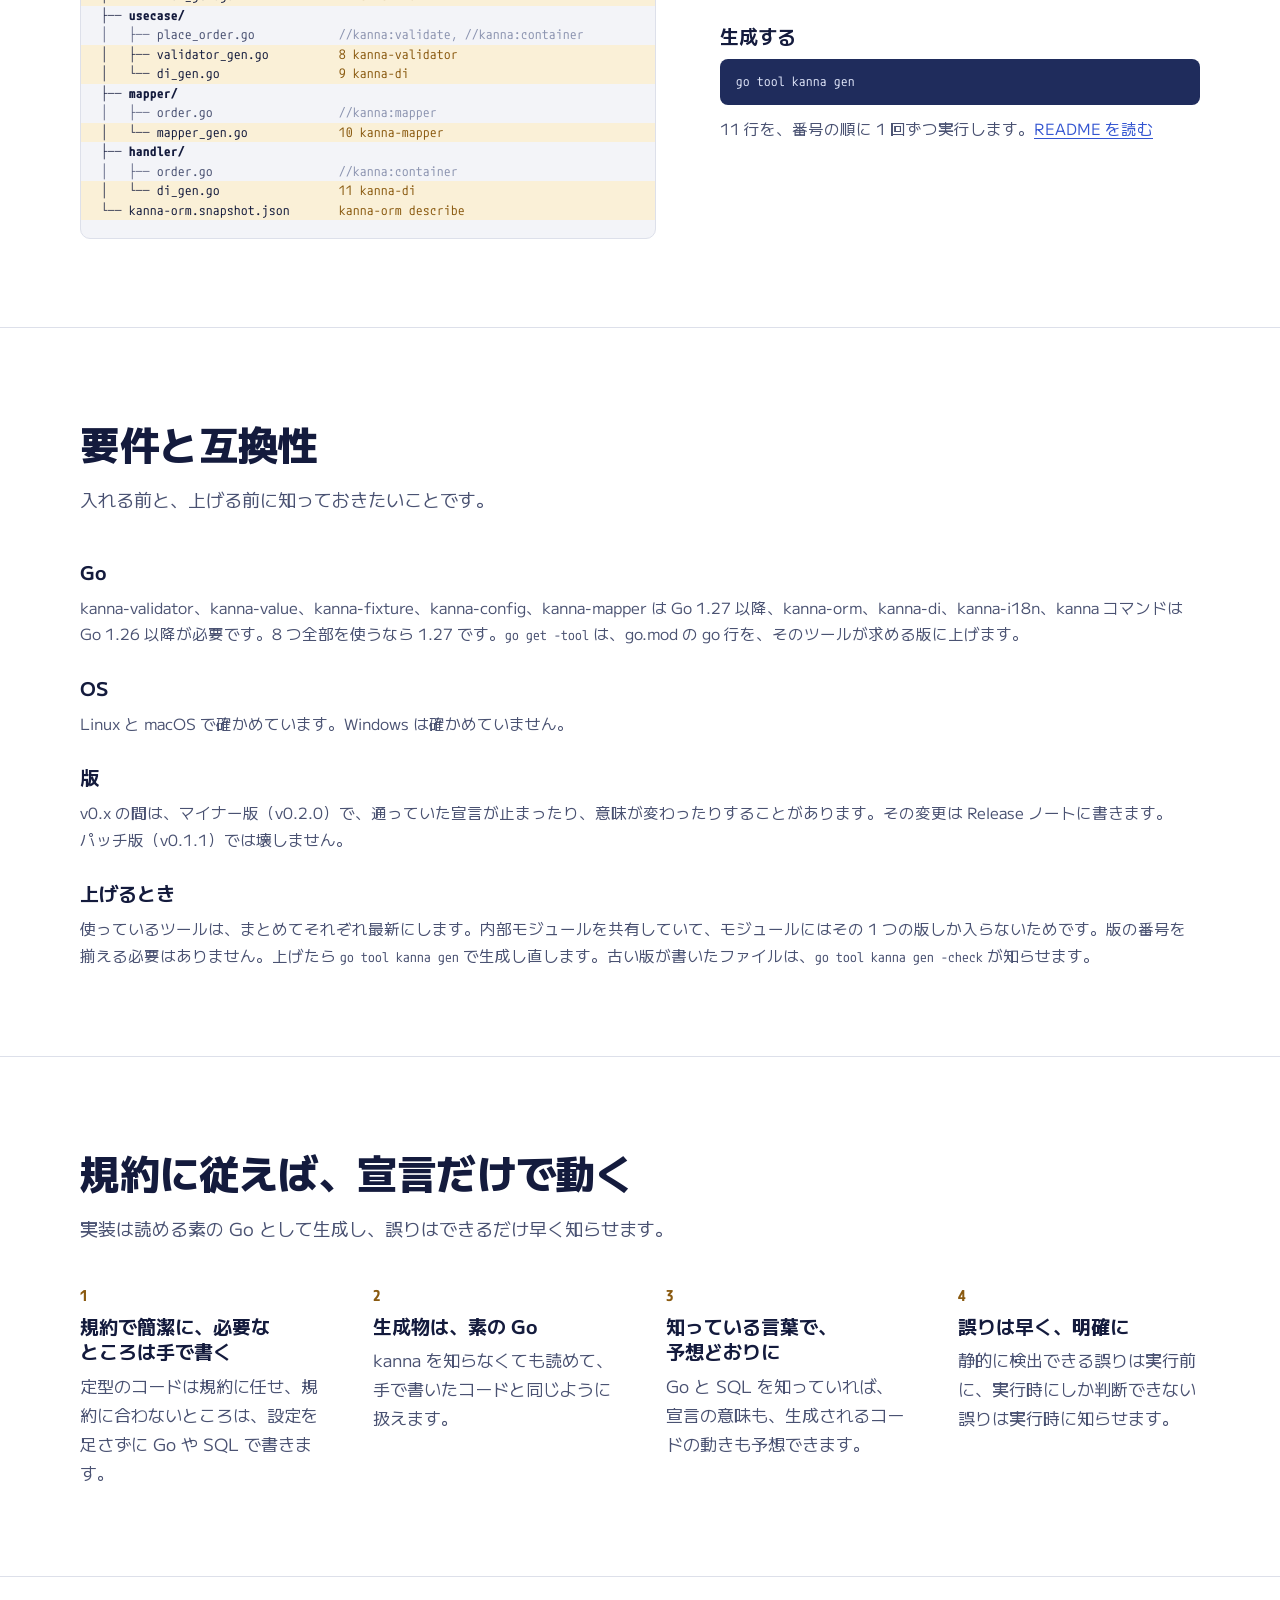
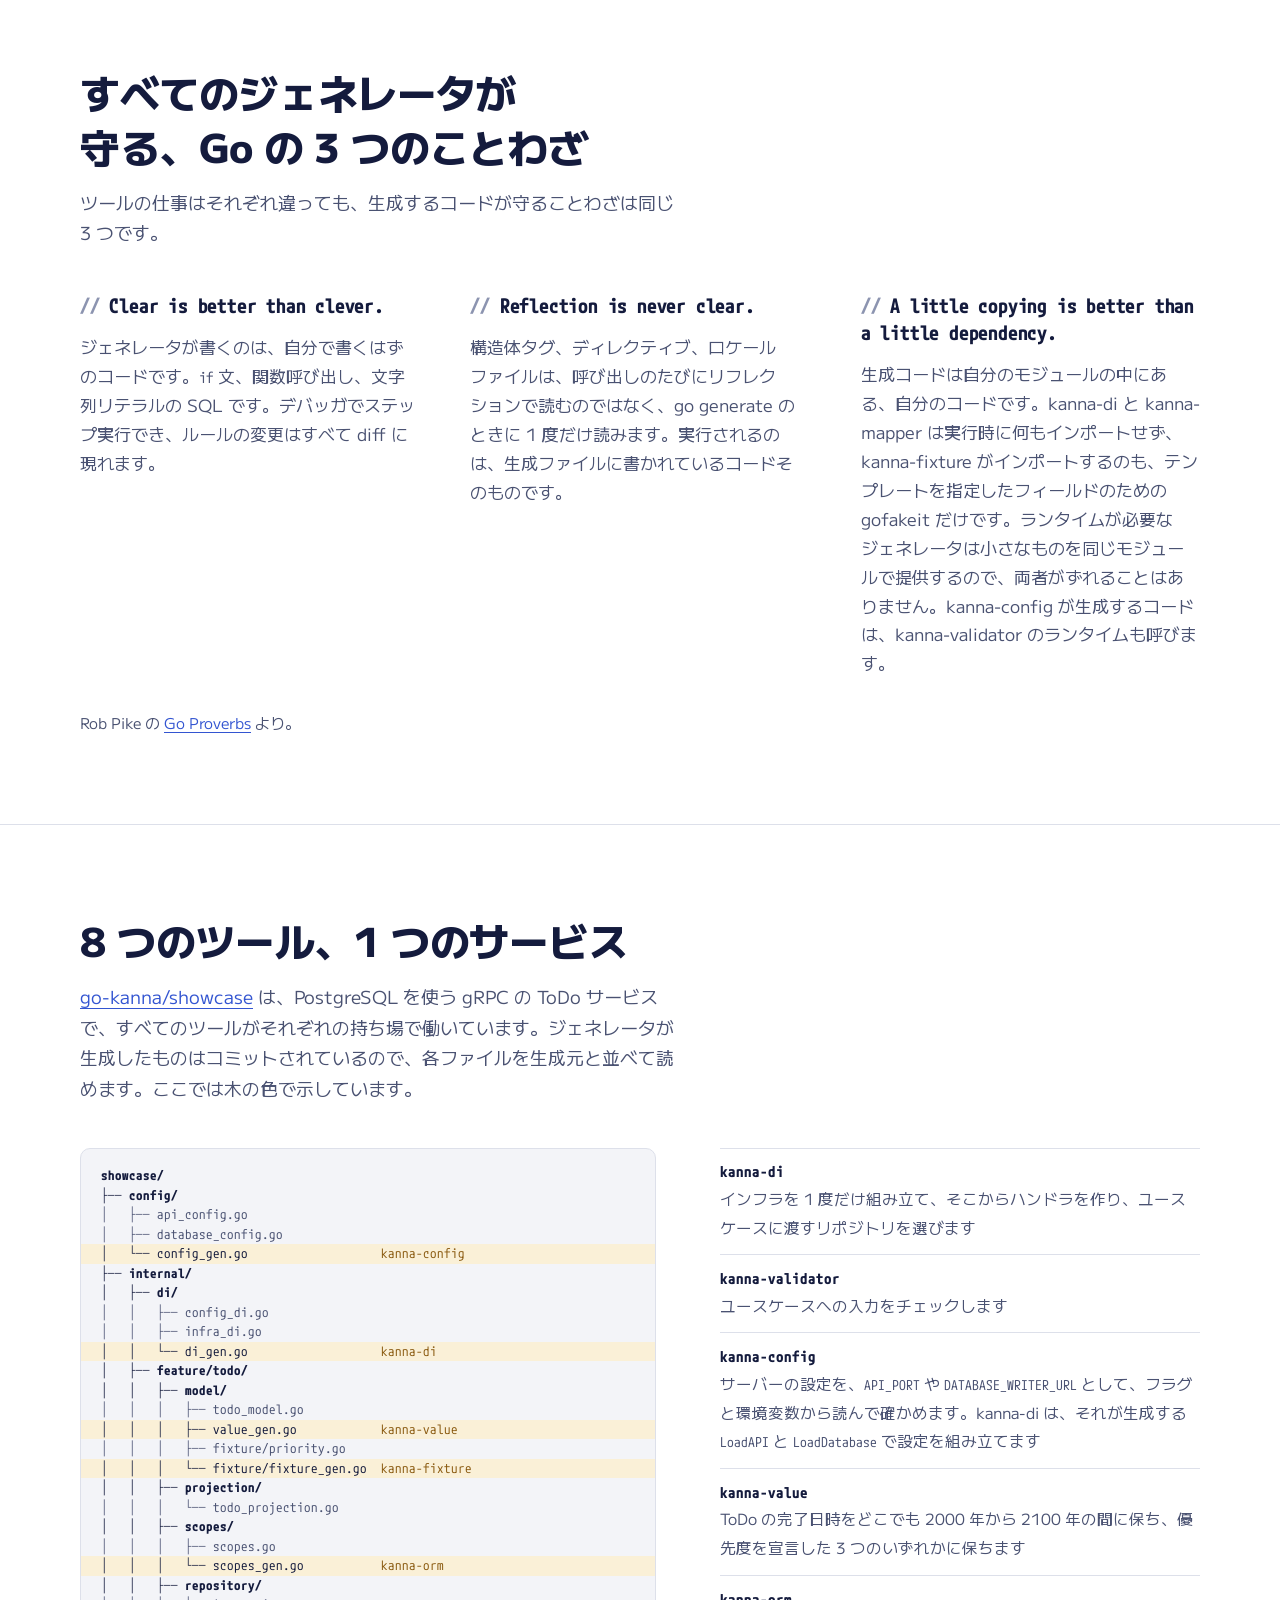
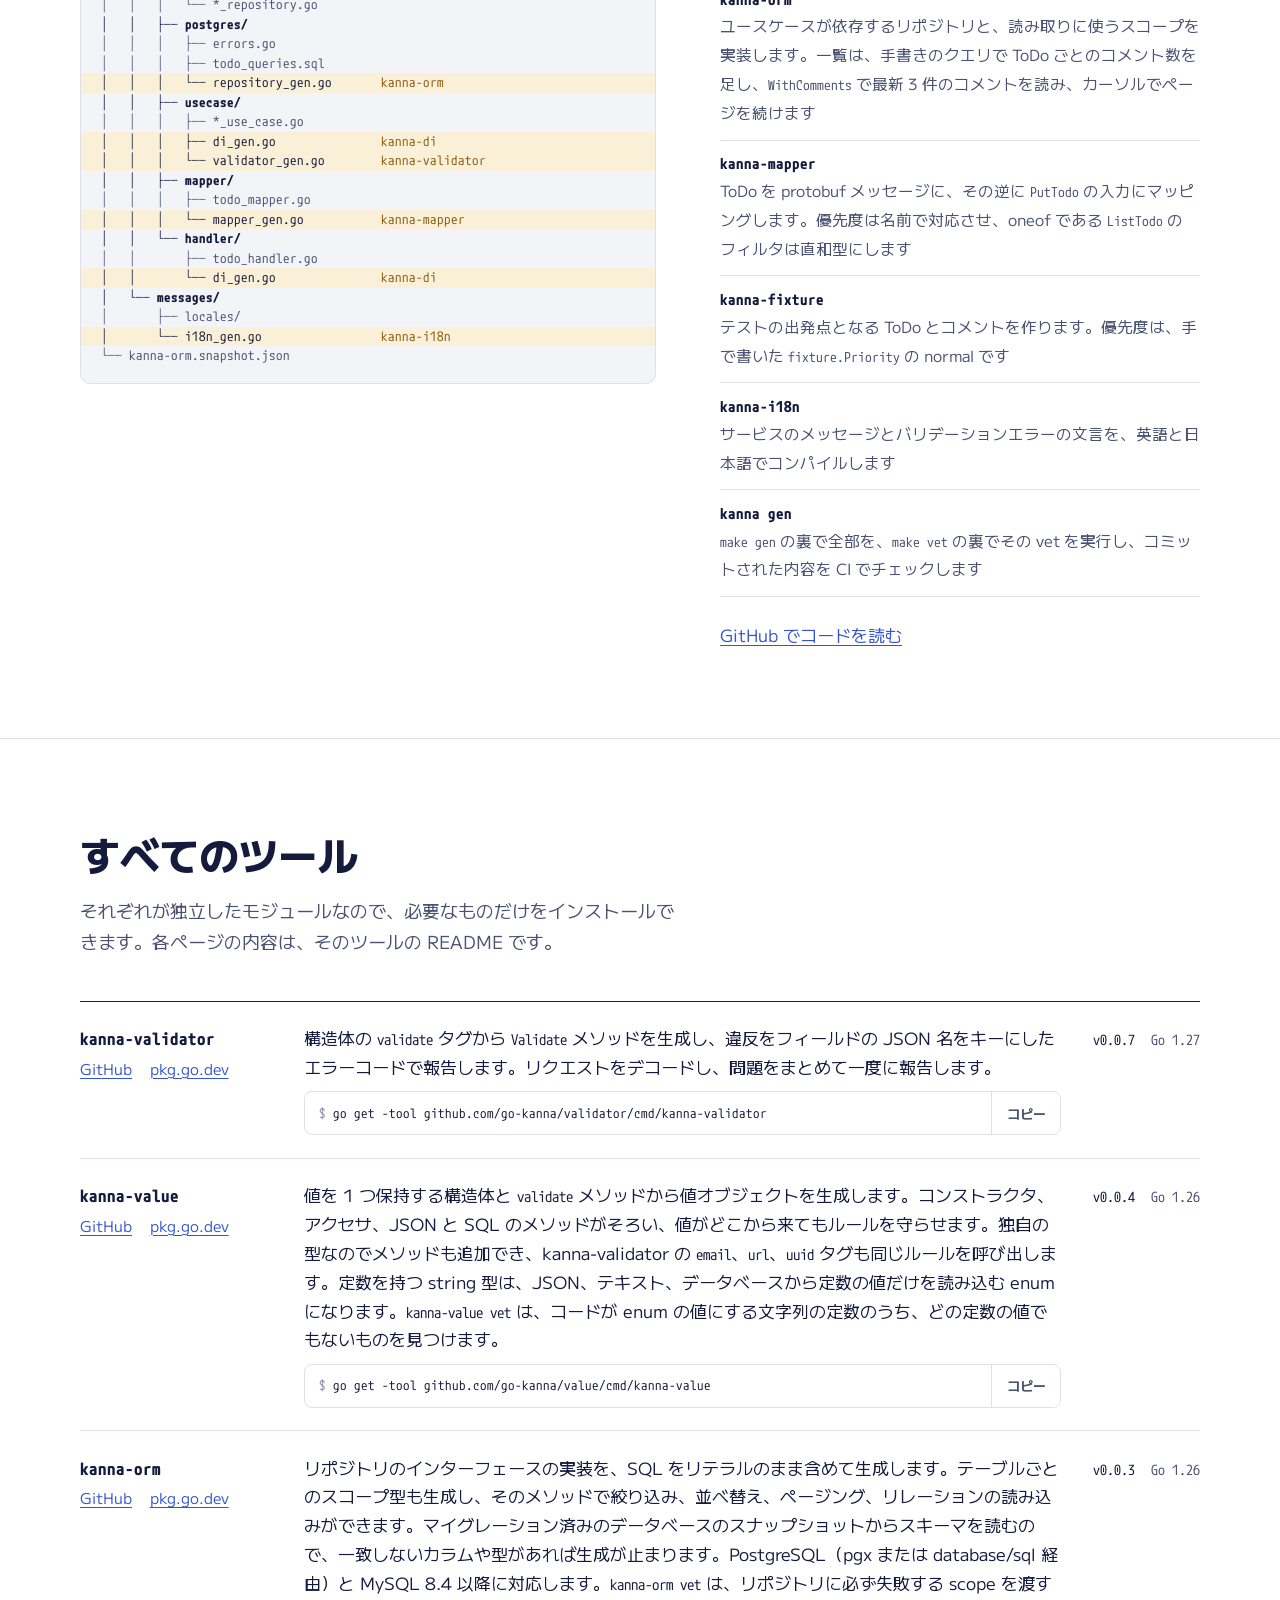
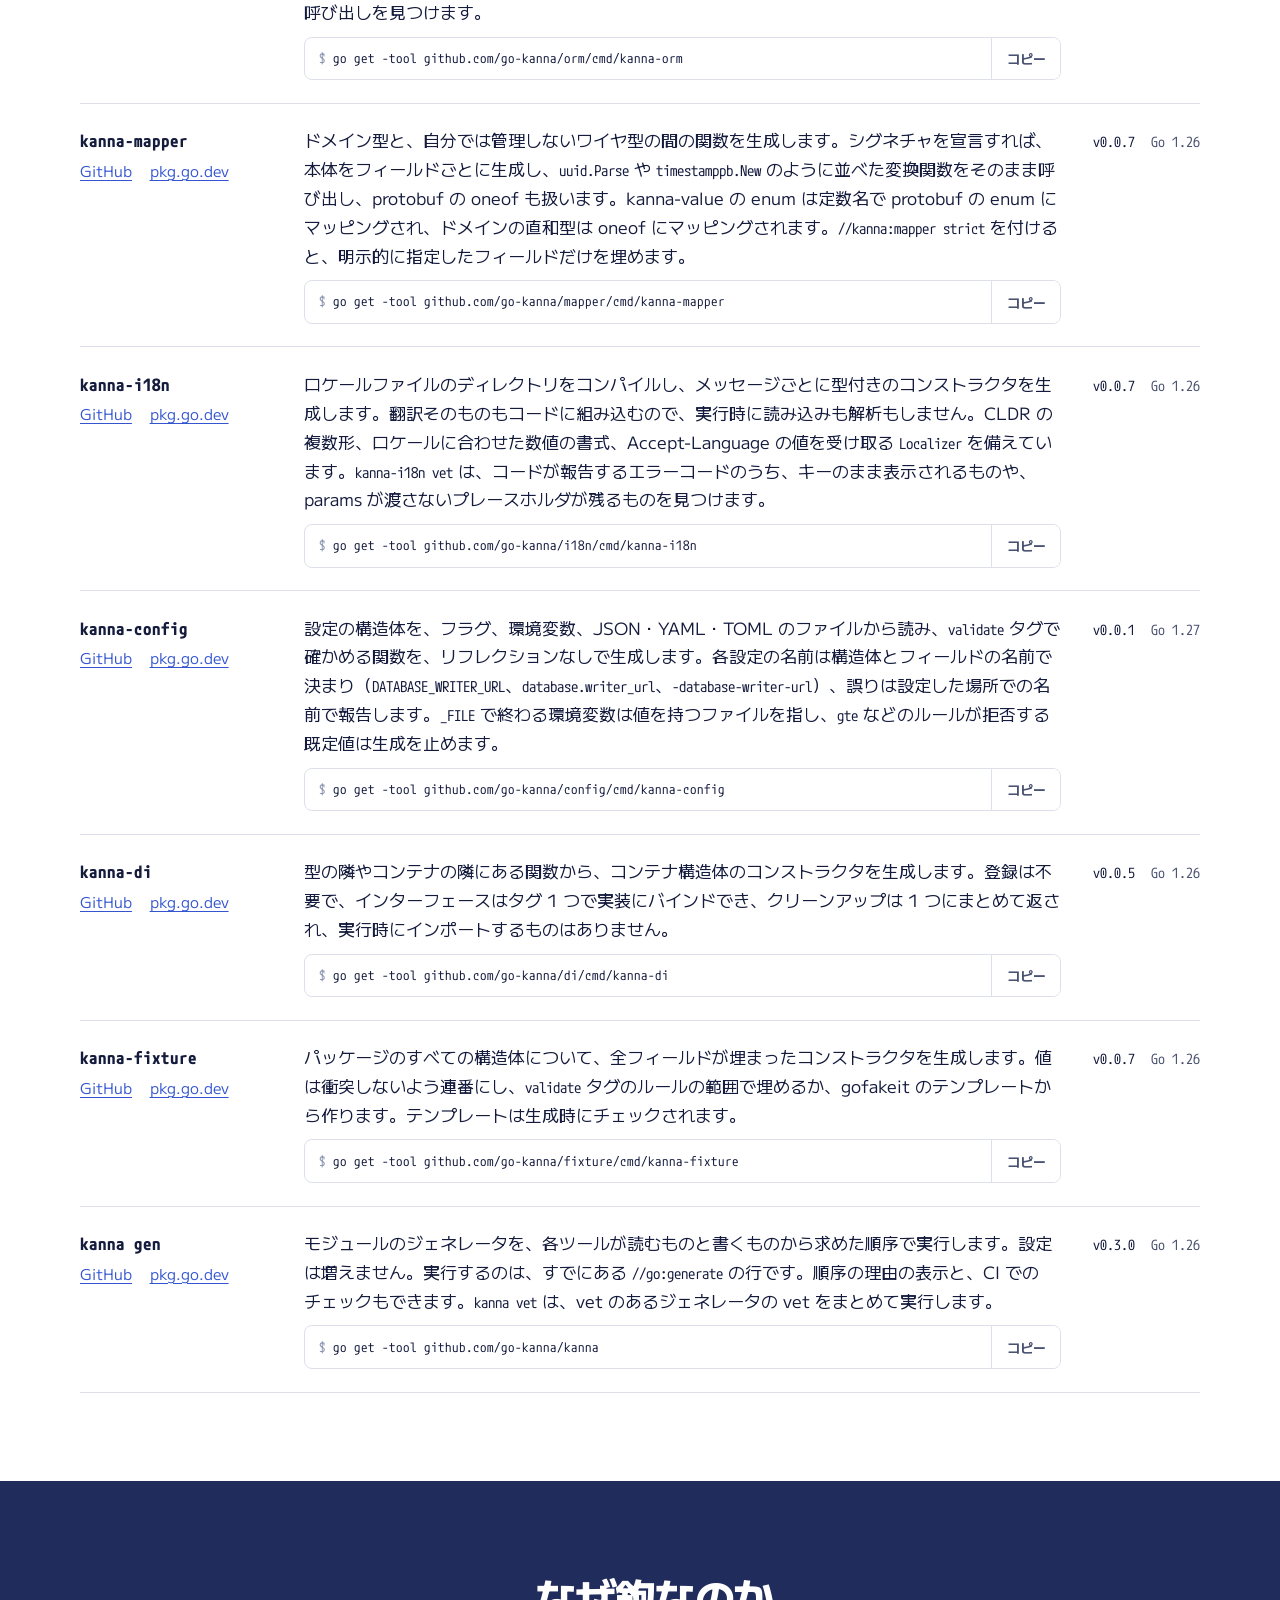
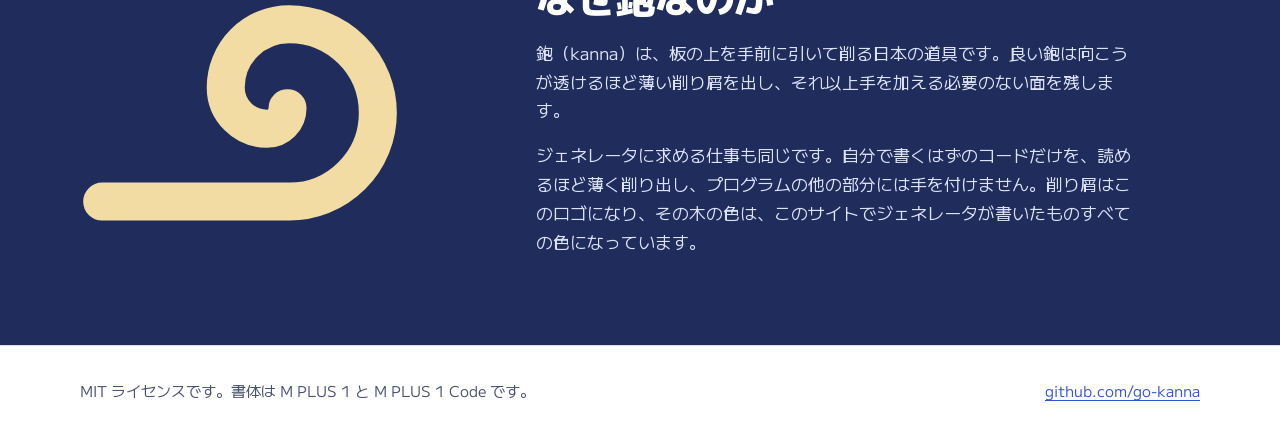
==== commit b27d768f: "docs: use go tool kanna gen in the generate and CI steps" ====
--- a/ja/index.html
+++ b/ja/index.html
@@ -644,7 +644,8 @@
       <ol class="steps">
         <li>
           <h3>モジュールにインストールする</h3>
-<pre class="cmd"><code>go get -tool github.com/go-kanna/validator/cmd/kanna-validator</code></pre>
+<pre class="cmd"><code>go get -tool github.com/go-kanna/validator/cmd/kanna-validator
+go get -tool github.com/go-kanna/kanna</code></pre>
           <p>バージョンは <code>go.mod</code> に記録されるので、プロジェクトの全員が同じものを実行します。</p>
         </li>
         <li>
@@ -657,13 +658,13 @@
         </li>
         <li>
           <h3>生成する</h3>
-<pre class="cmd"><code>go generate ./...</code></pre>
-          <p>各ツールは <code>_gen.go</code> ファイルを書き出し、成功したら何も出力しません。間違いがあれば止まり、ファイルと行、おそらく意図した内容を示します。</p>
+<pre class="cmd"><code>go tool kanna gen</code></pre>
+          <p>各ツールは <code>_gen.go</code> ファイルを書き出し、成功したら何も出力しません。間違いがあれば止まり、ファイルと行、おそらく意図した内容を示します。ツールが 1 つだけなら、<code>go generate ./...</code> でも同じです。</p>
         </li>
         <li>
           <h3>CI でチェックする</h3>
-<pre class="cmd"><code>KANNA_CHECK=1 go generate ./...</code></pre>
-          <p>コミットされたファイルが、ジェネレータが今書き出す内容と違えば失敗します。このとき何も書き出しません。</p>
+<pre class="cmd"><code>go tool kanna gen -check</code></pre>
+          <p>コミットされたファイルが、ジェネレータが今書き出す内容と違えば失敗します。このとき何も書き出しません。ツールが 1 つだけなら、<code>KANNA_CHECK=1 go generate ./...</code> でも同じです。</p>
         </li>
       </ol>
     </div>
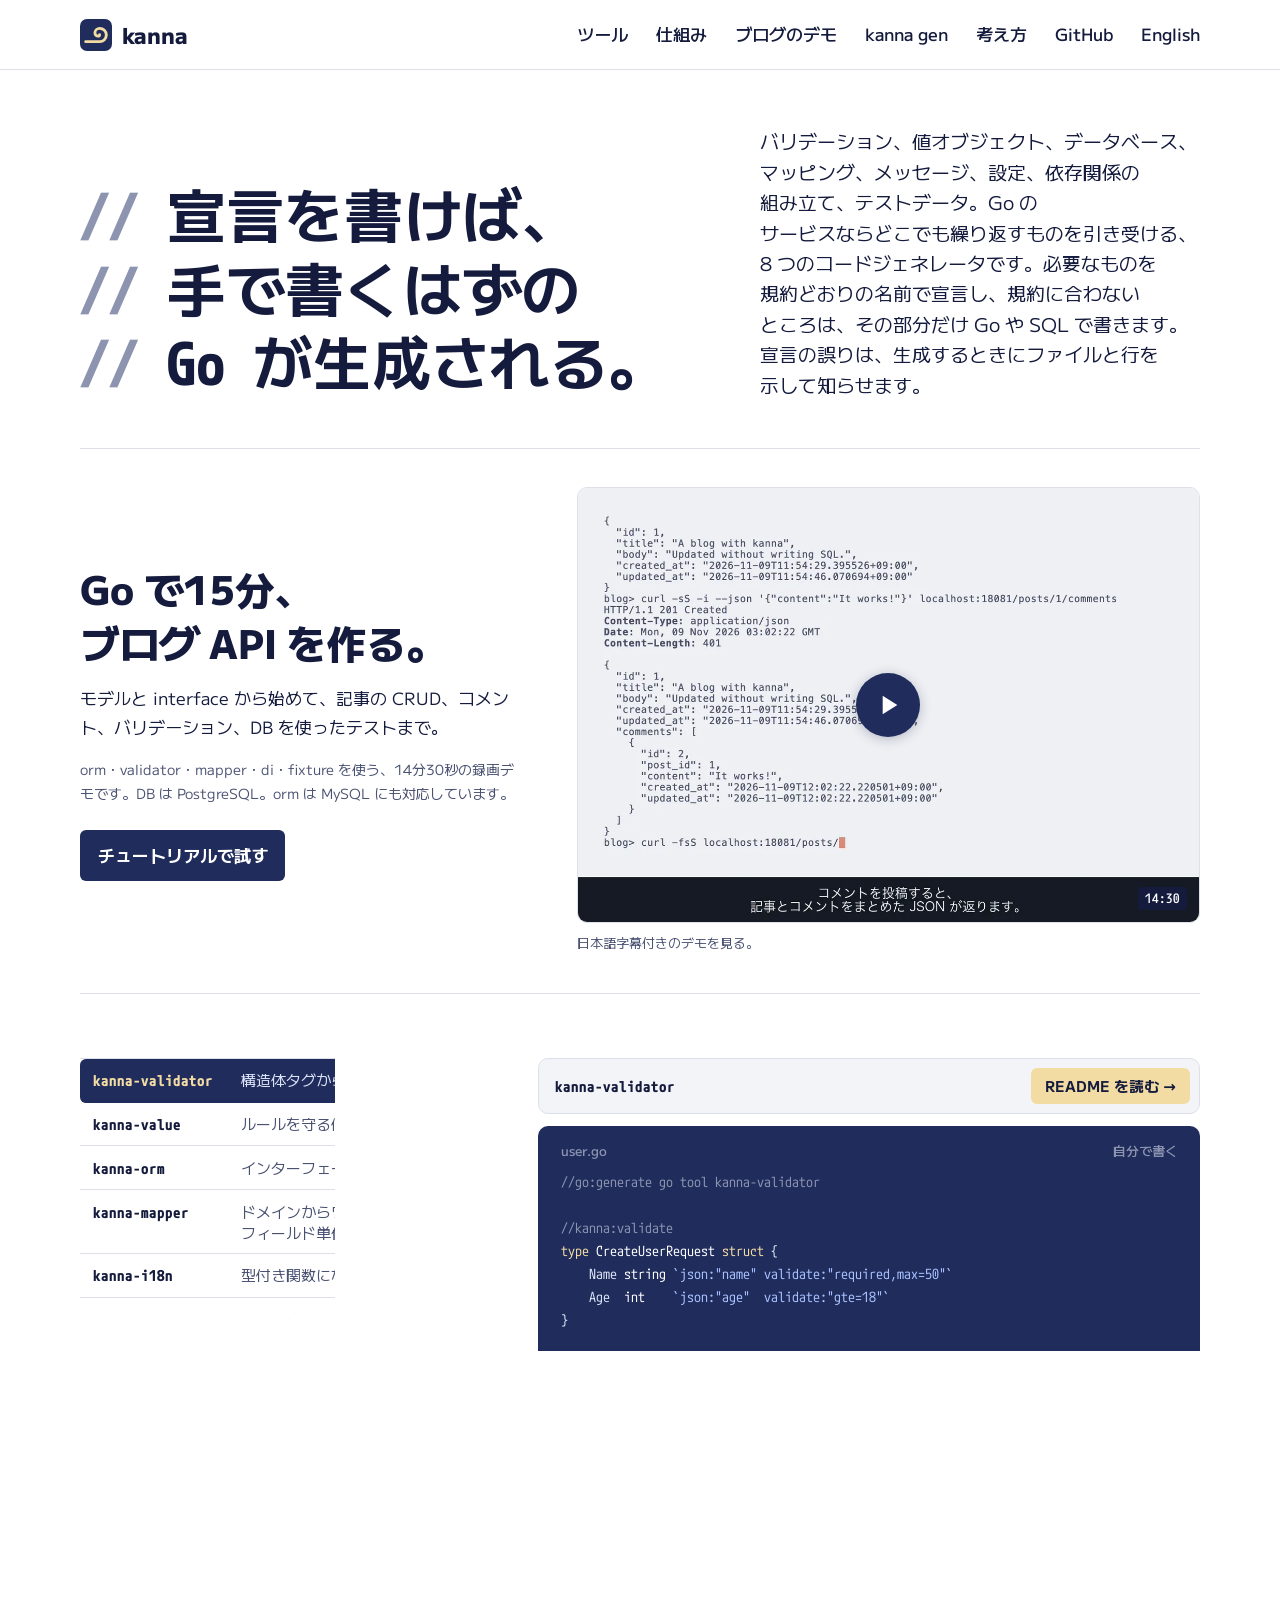
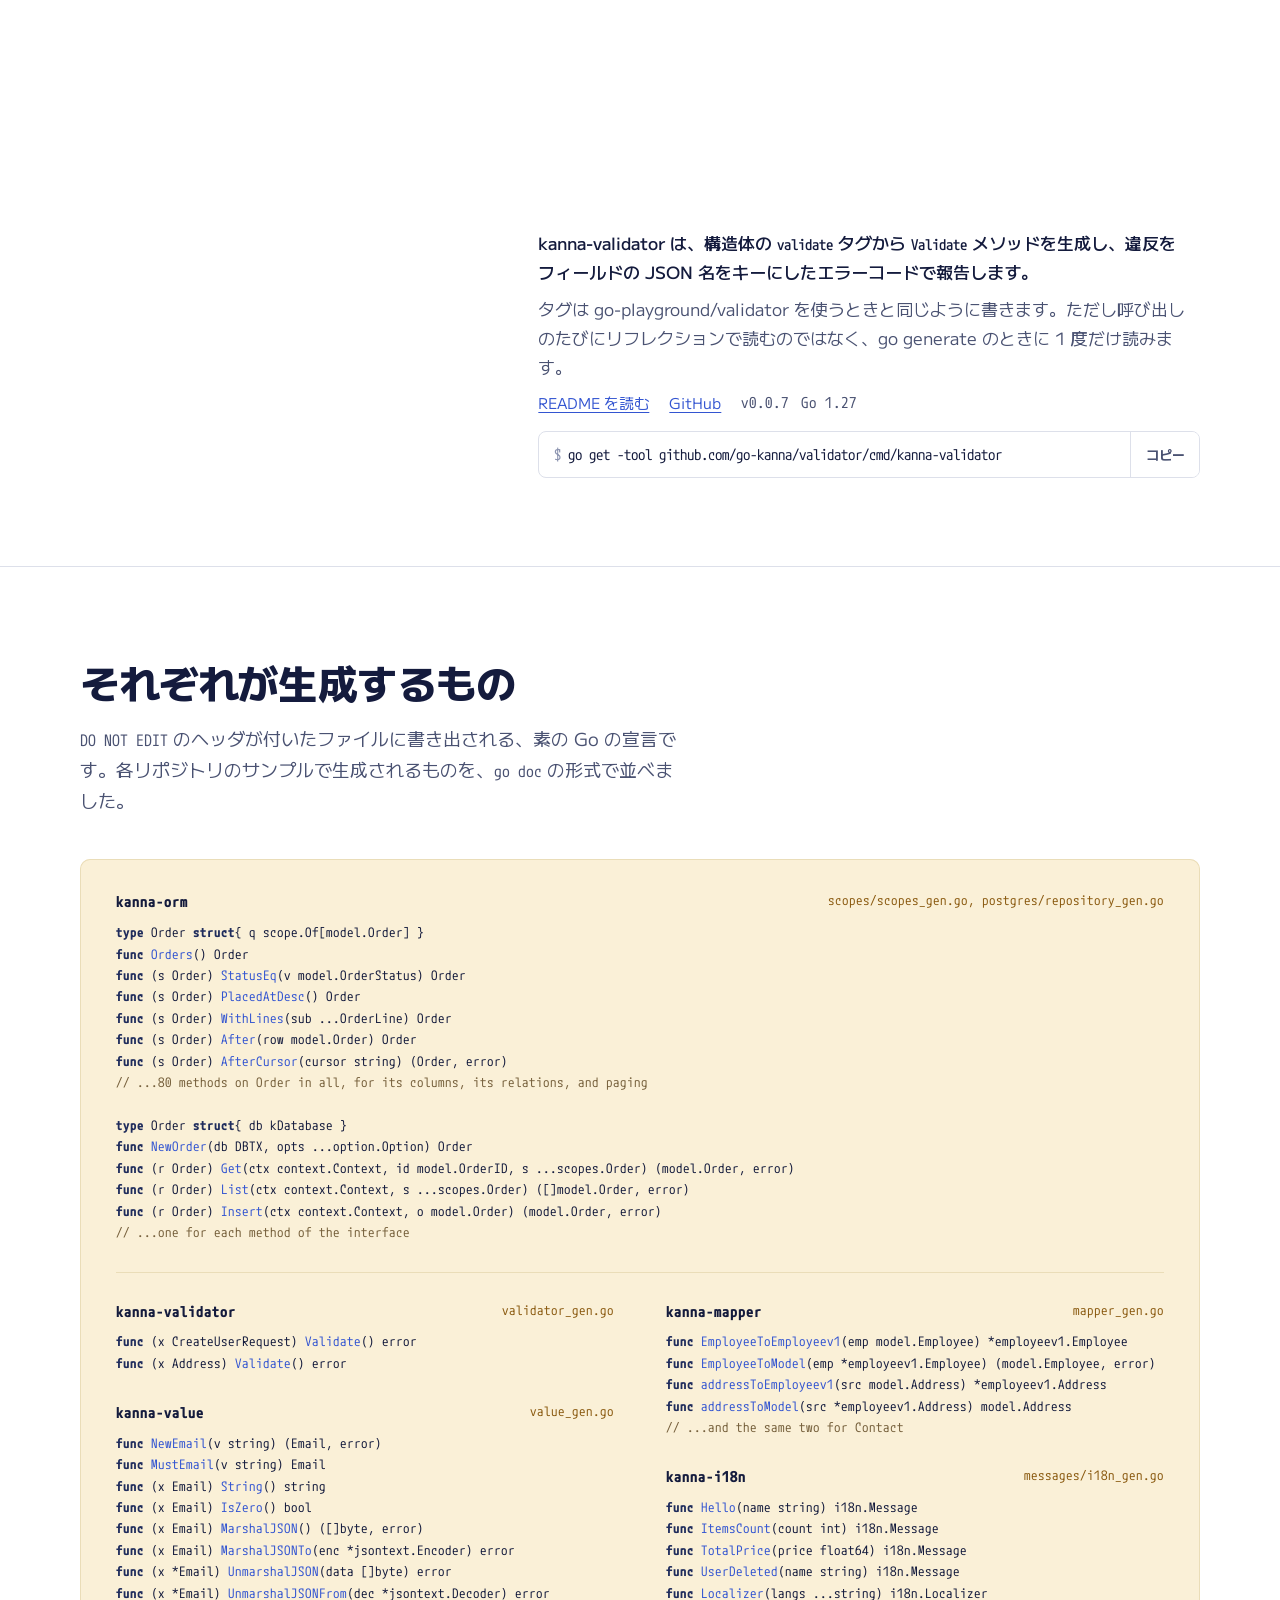
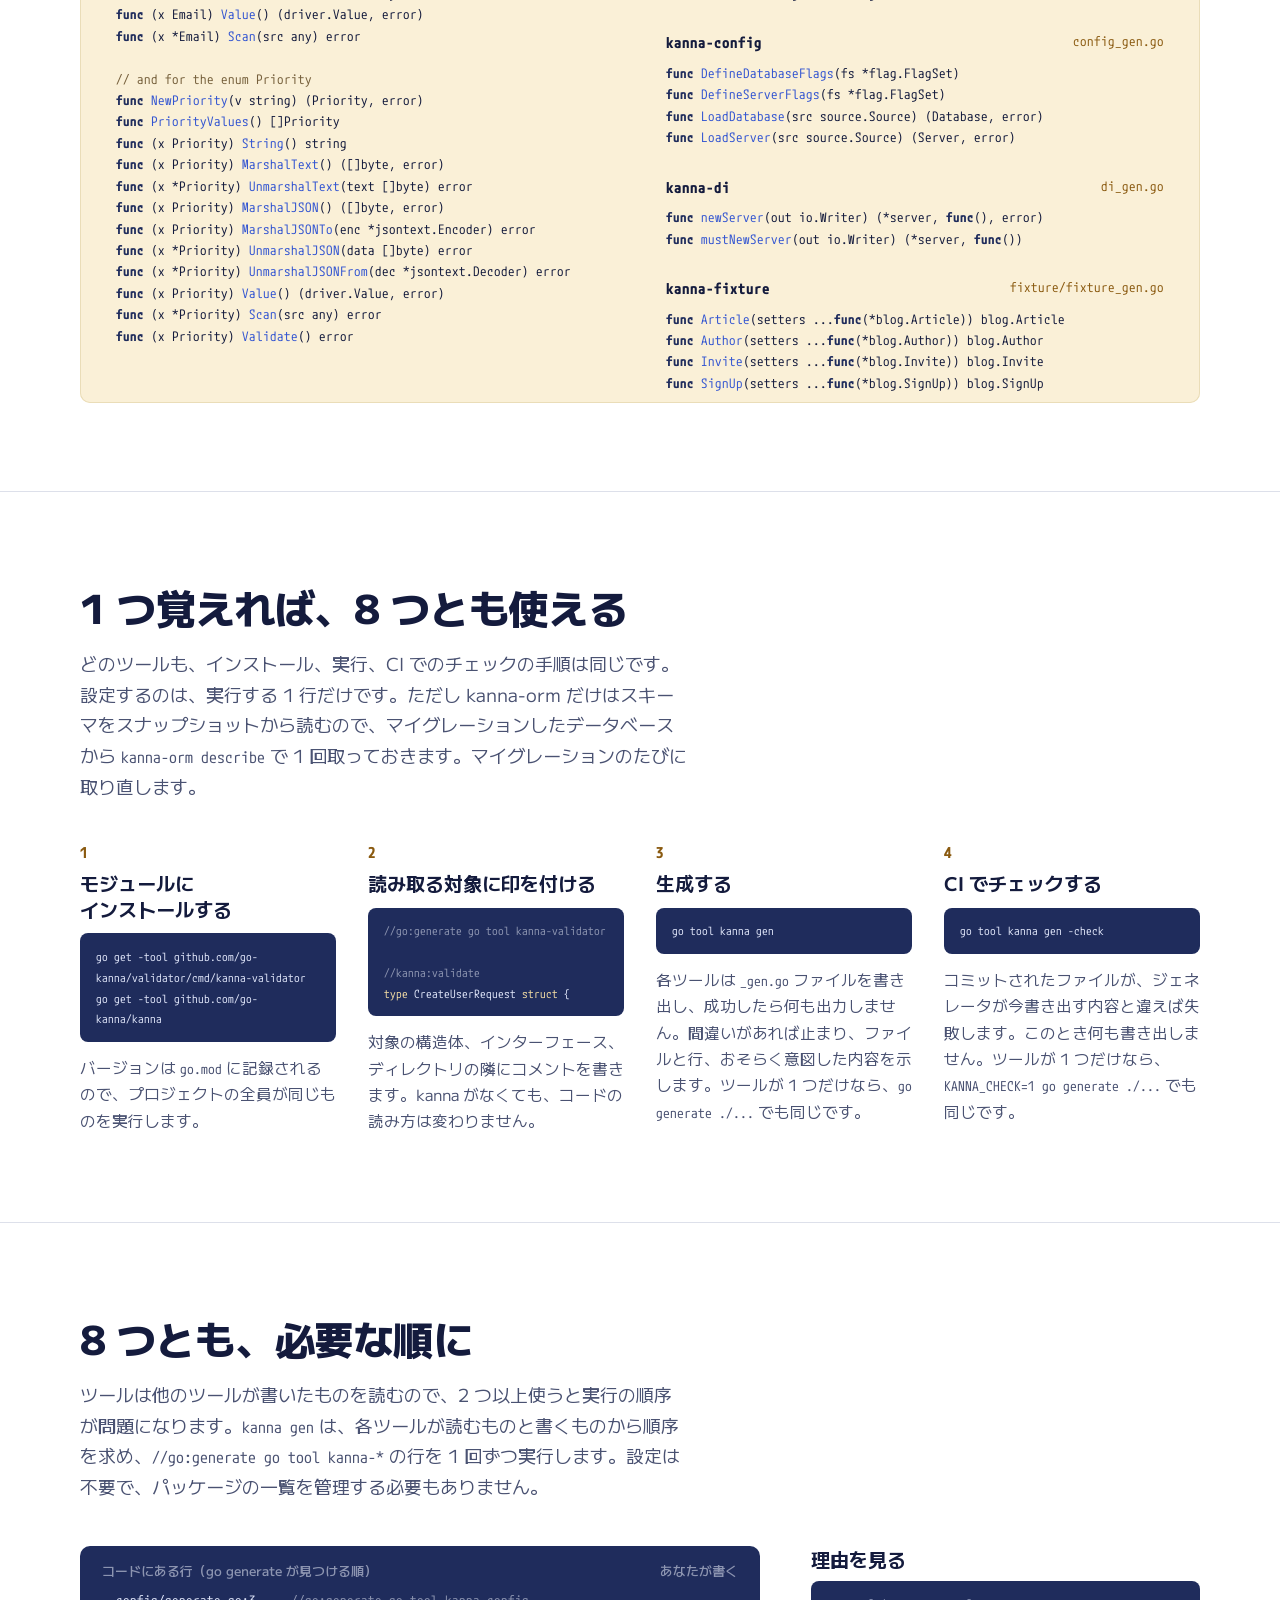
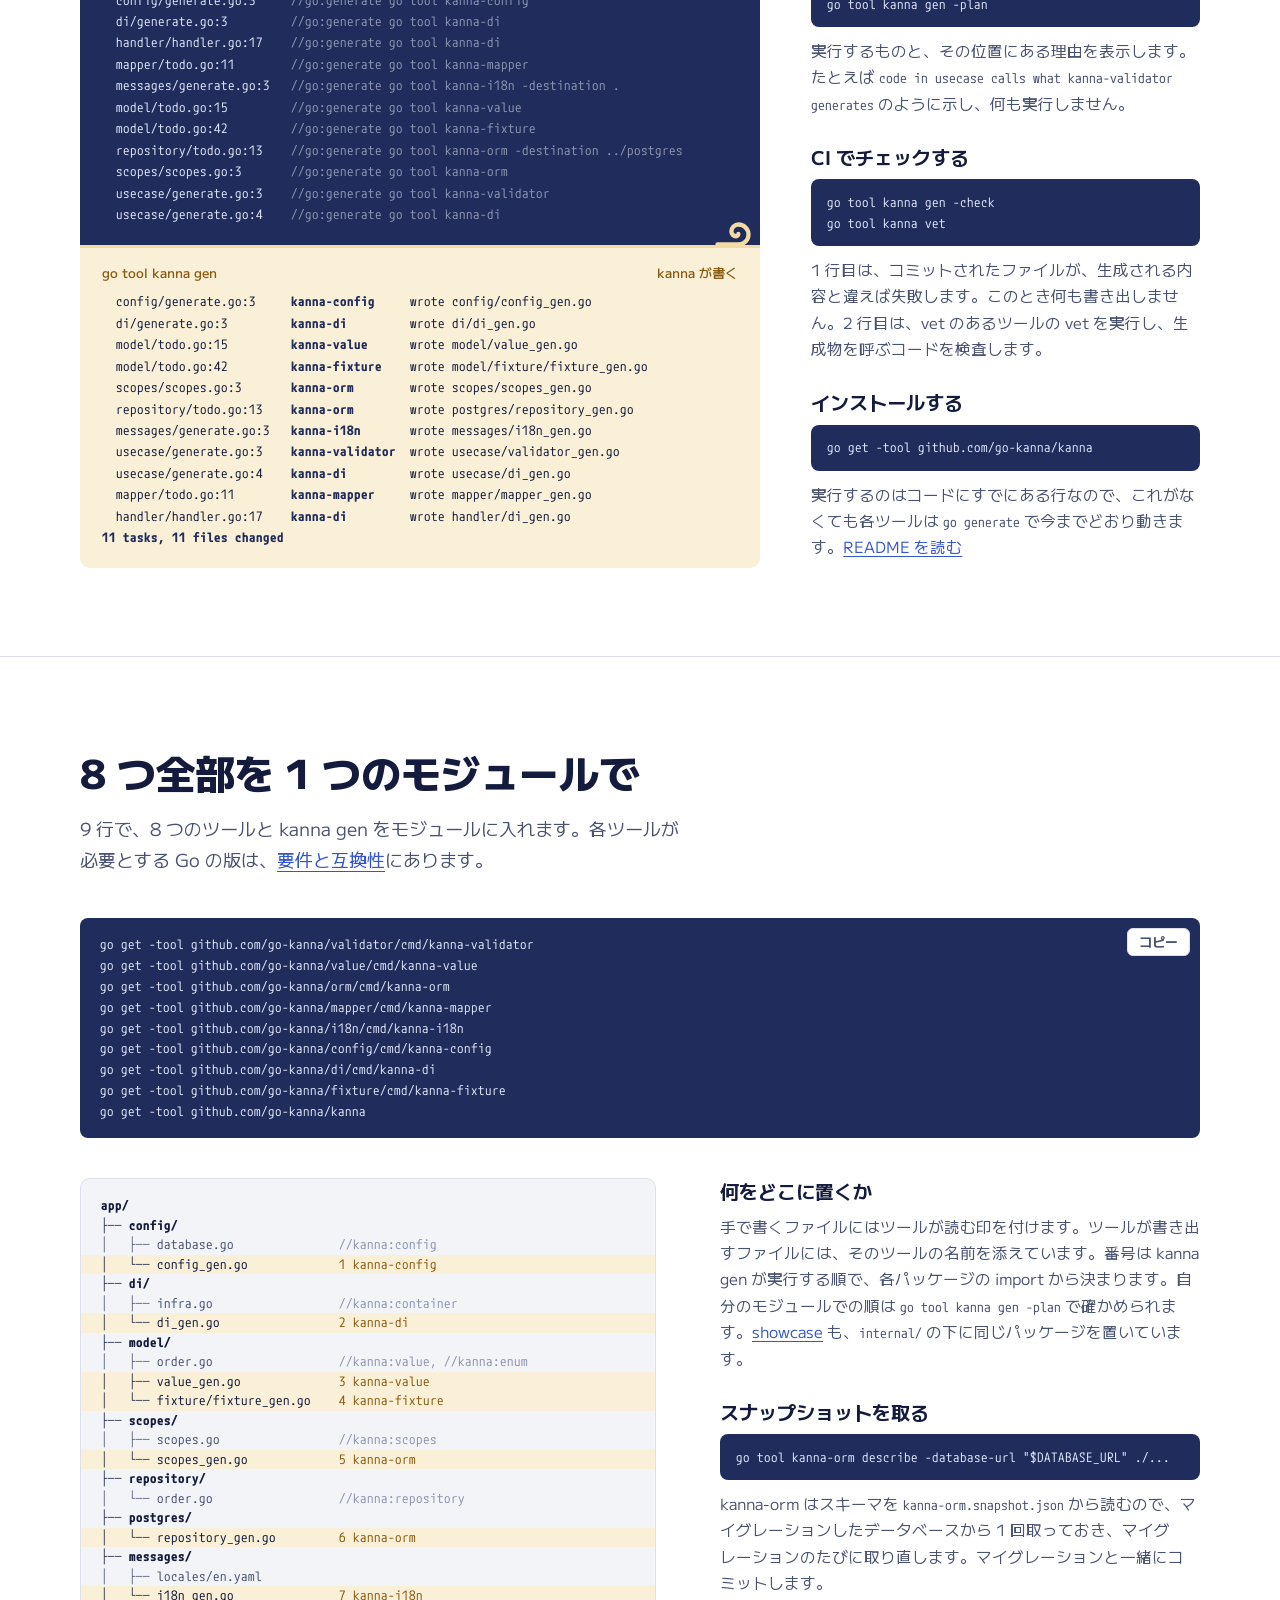
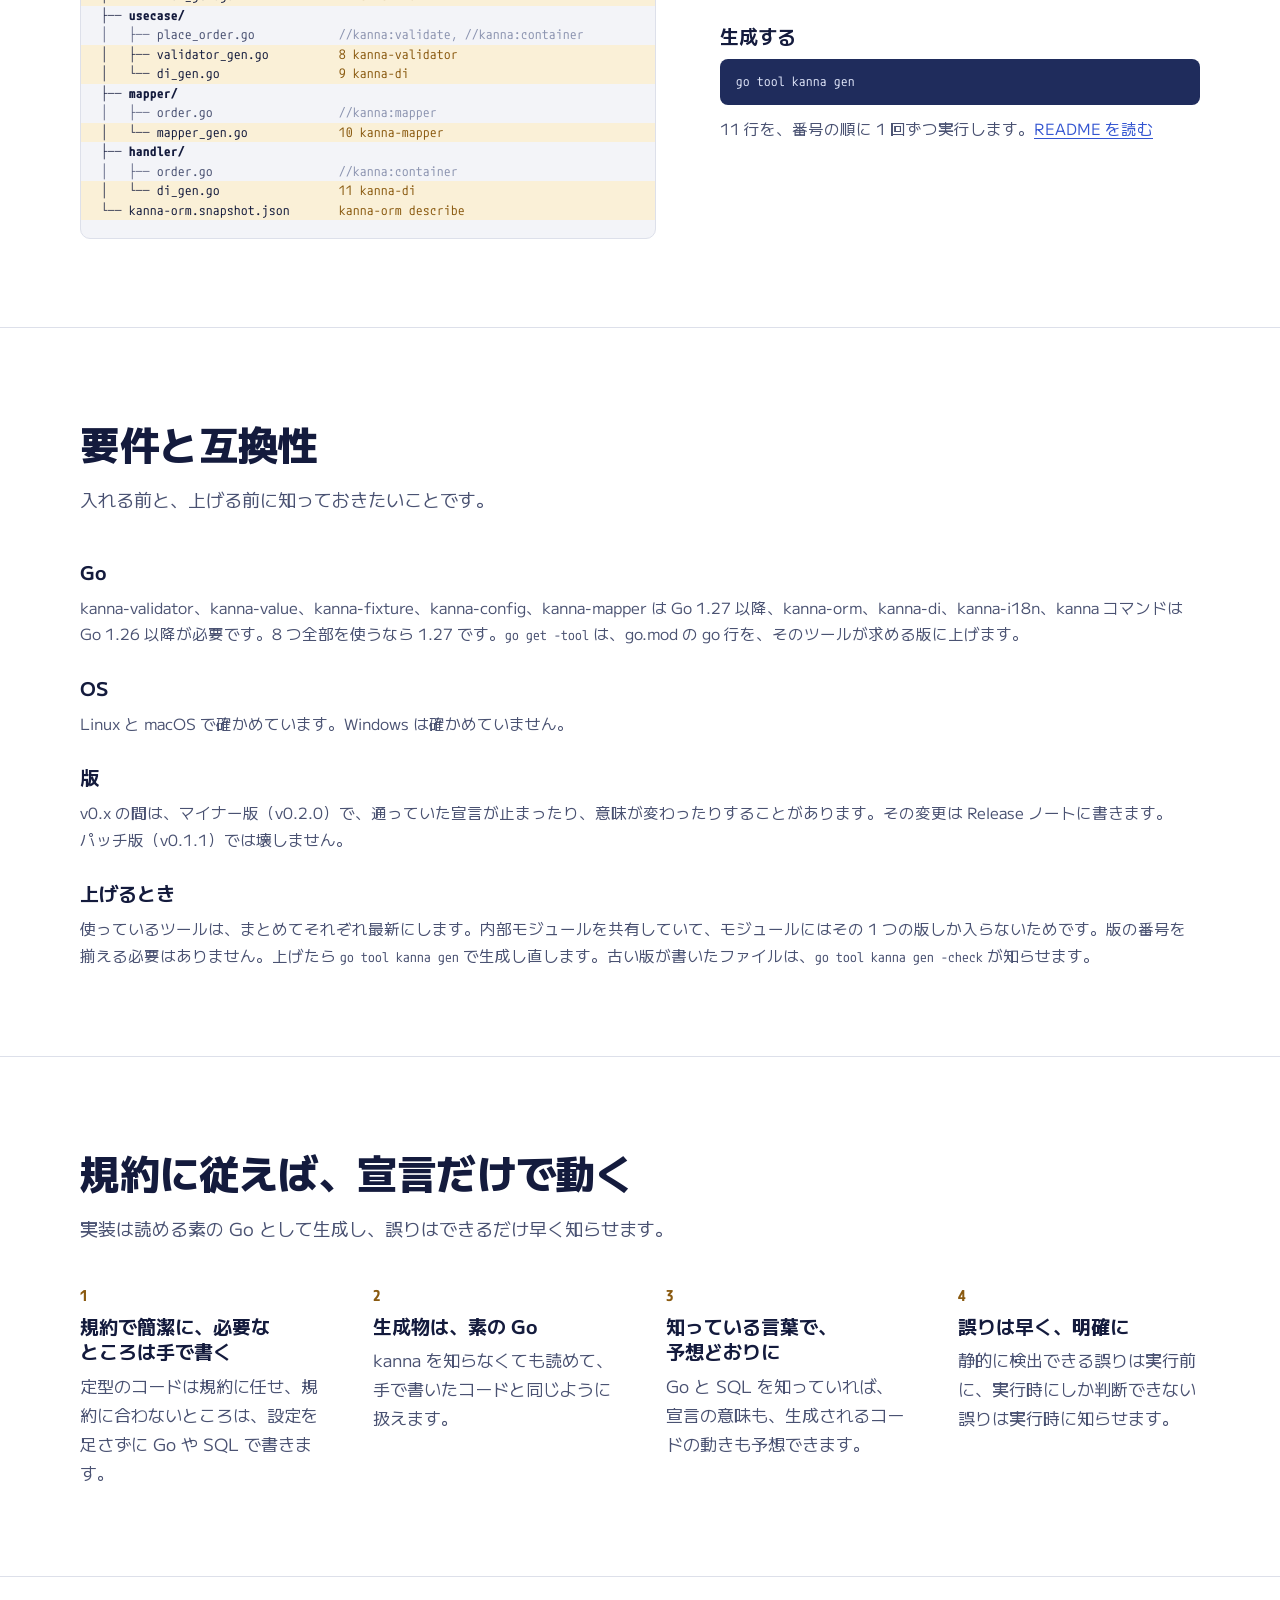
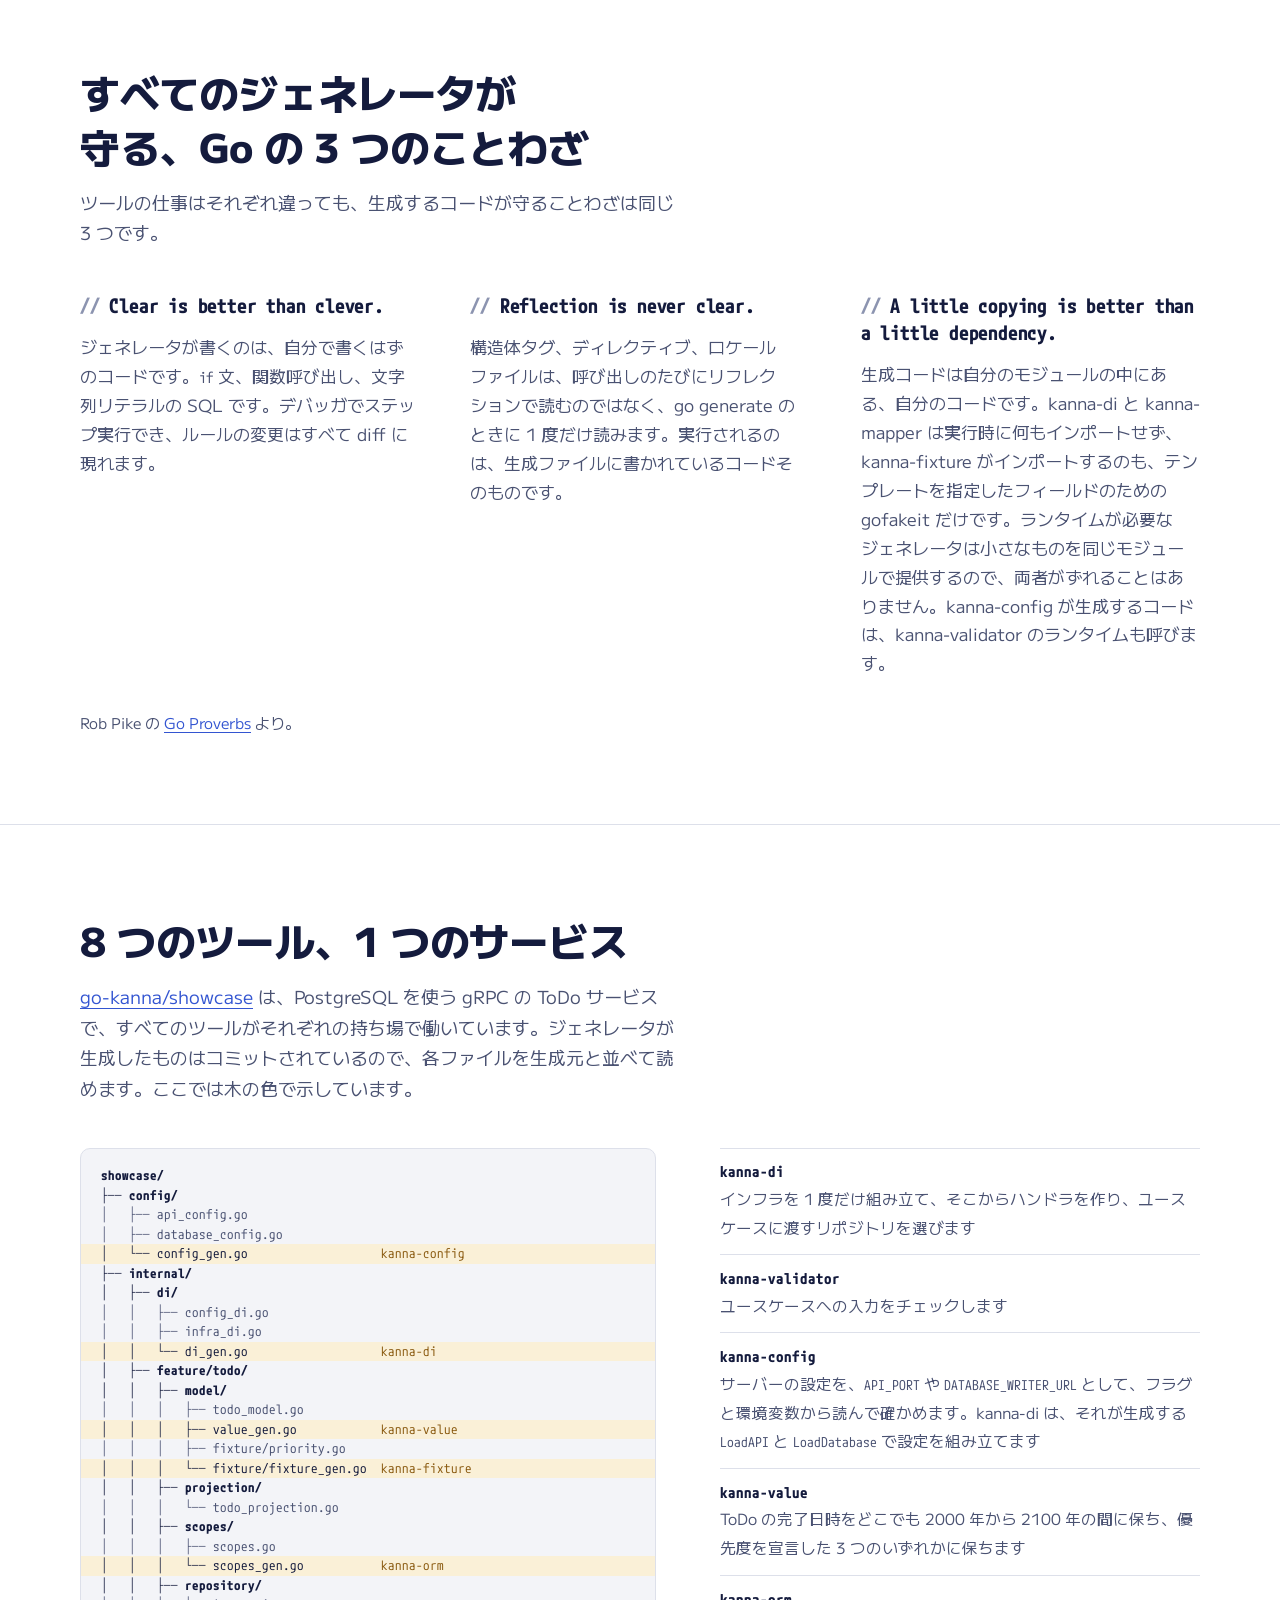
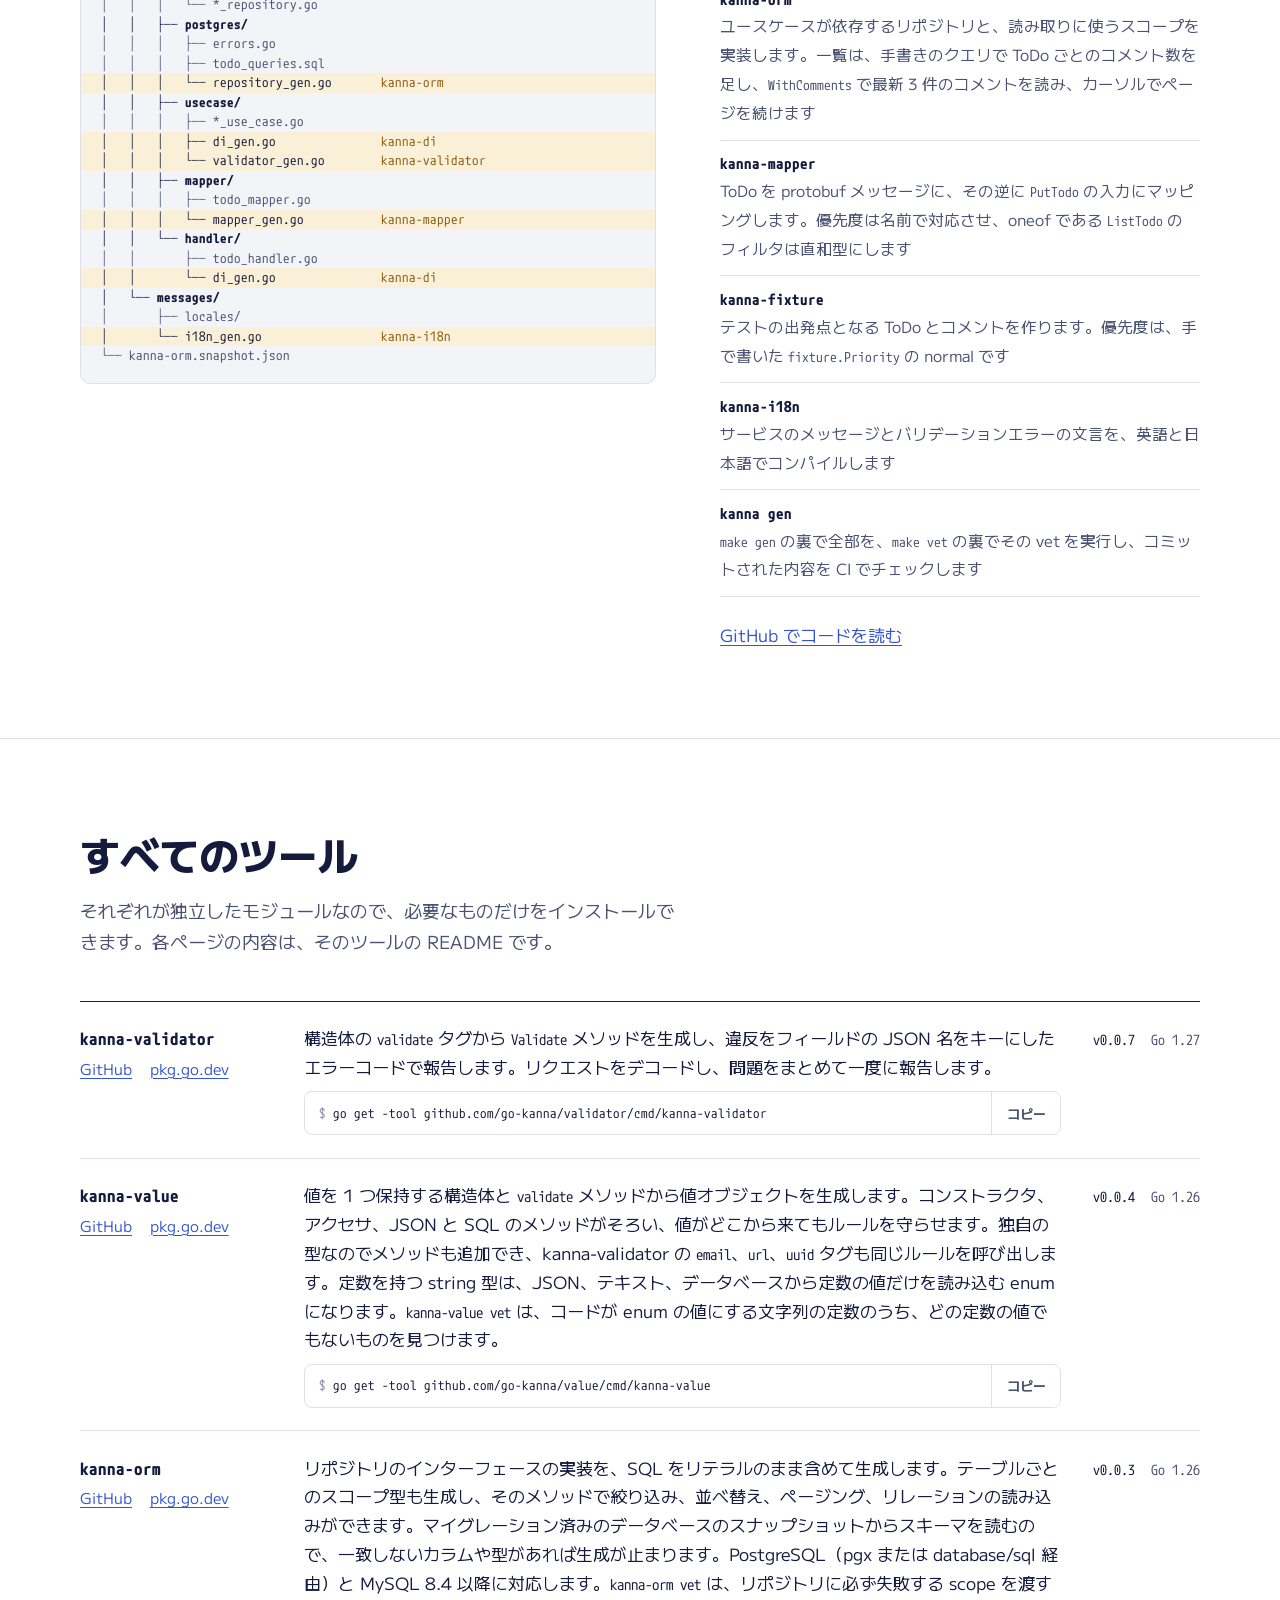
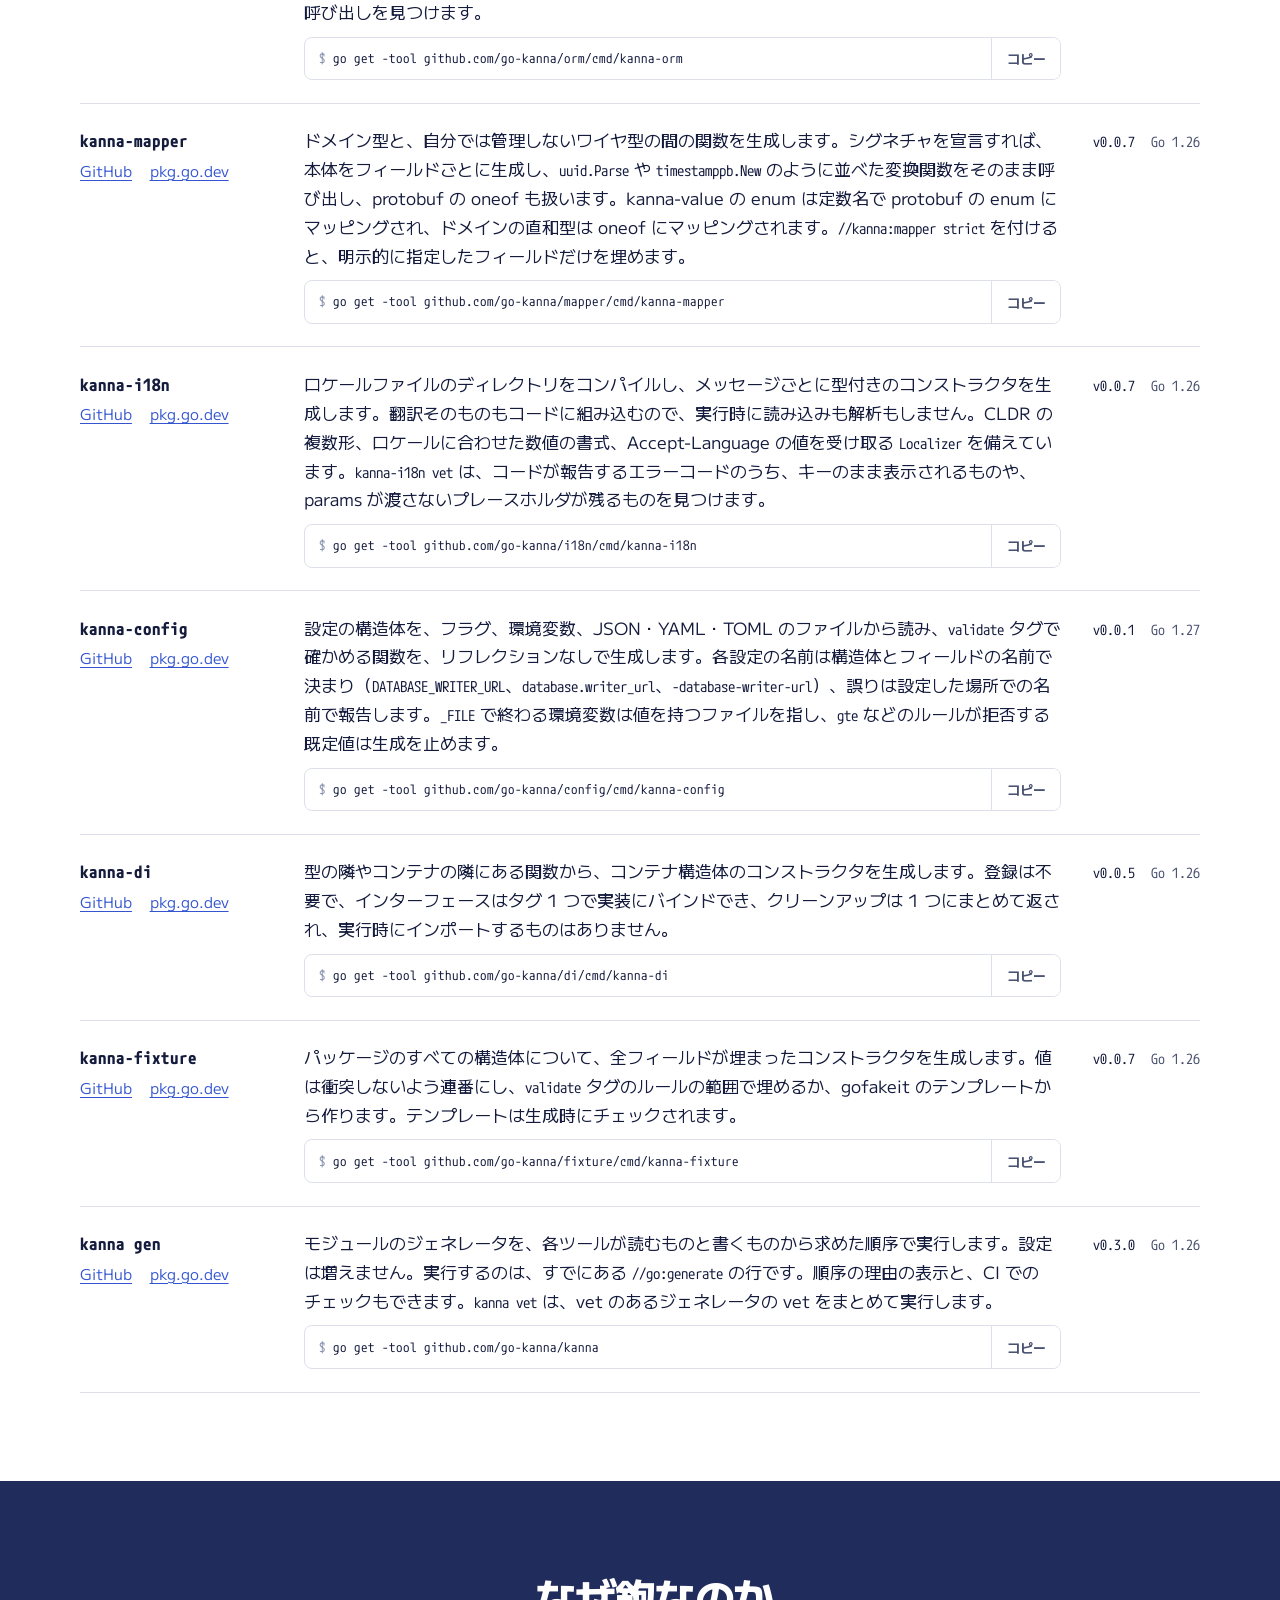
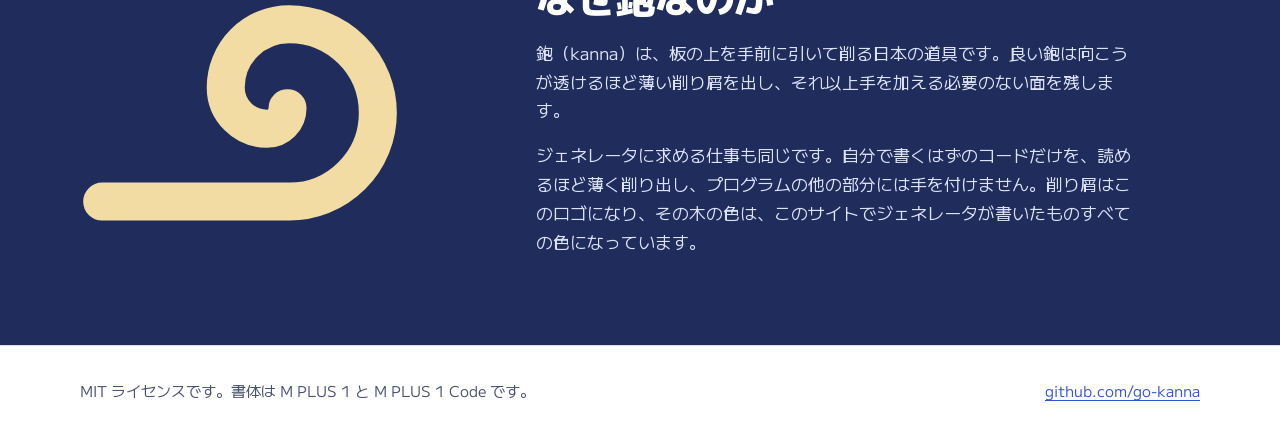
==== commit ee4e264d: "docs: match the kanna-di excerpt on the home page to current output" ====
--- a/ja/index.html
+++ b/ja/index.html
@@ -459,9 +459,18 @@
 	<span class="k">if</span> err != <span class="k">nil</span> {
 		<span class="k">return</span> <span class="k">nil</span>, <span class="k">nil</span>, err
 	}
+	<span class="k">var</span> cleanups []<span class="k">func</span>()
+	cleanupAll := <span class="k">func</span>() {
+		<span class="k">for</span> _, c := <span class="k">range</span> slices.Backward(cleanups) {
+			c()
+		}
+	}
 	db, cleanup, err := openDB(cfg)
 	<span class="k">if</span> err != <span class="k">nil</span> {
 		<span class="k">return</span> <span class="k">nil</span>, <span class="k">nil</span>, err
+	}
+	<span class="k">if</span> cleanup != <span class="k">nil</span> {
+		cleanups = append(cleanups, cleanup)
 	}
 	repo := postgres.NewUserRepository(db)
 	log := newLogger()
@@ -471,7 +480,7 @@
 
 	<span class="k">return</span> &amp;<span class="t">server</span>{
 		users: users,
-	}, cleanup, <span class="k">nil</span>
+	}, cleanupAll, <span class="k">nil</span>
 }</code></pre>
               </div>
             </figure>
